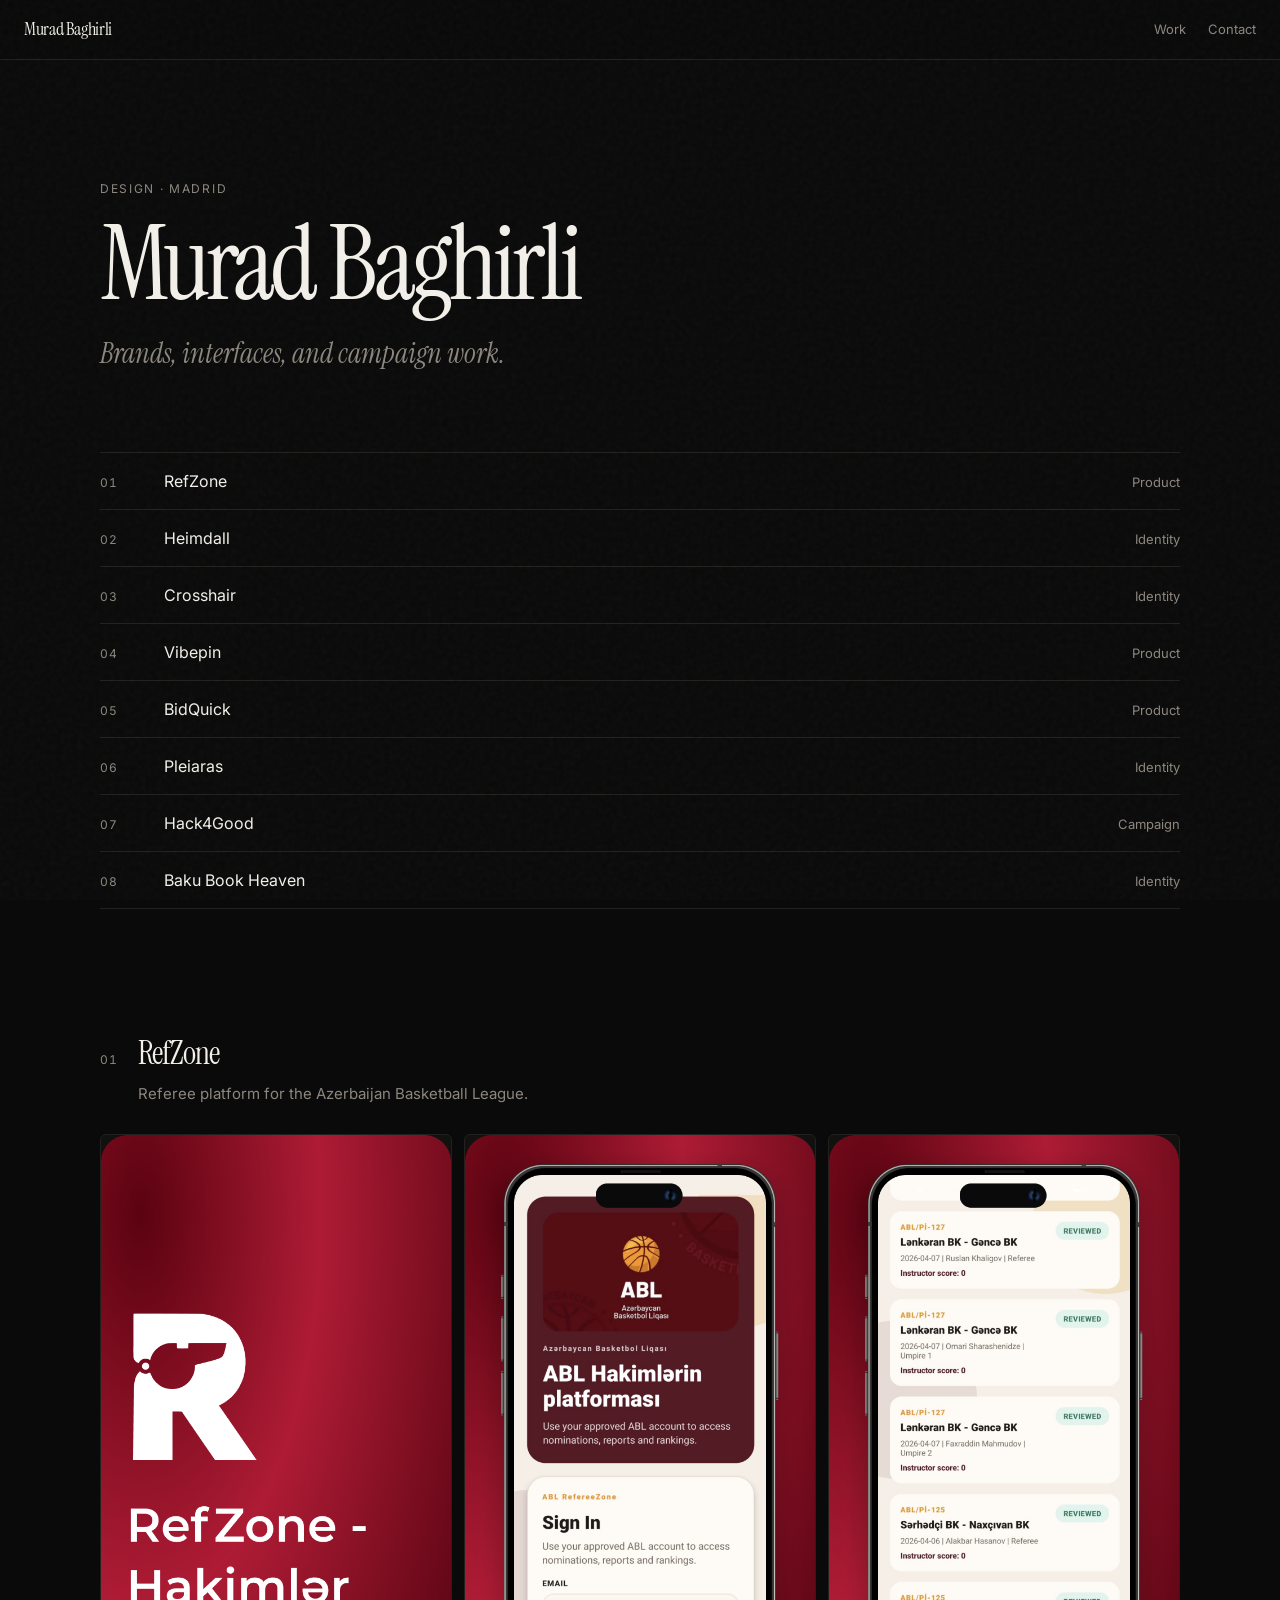
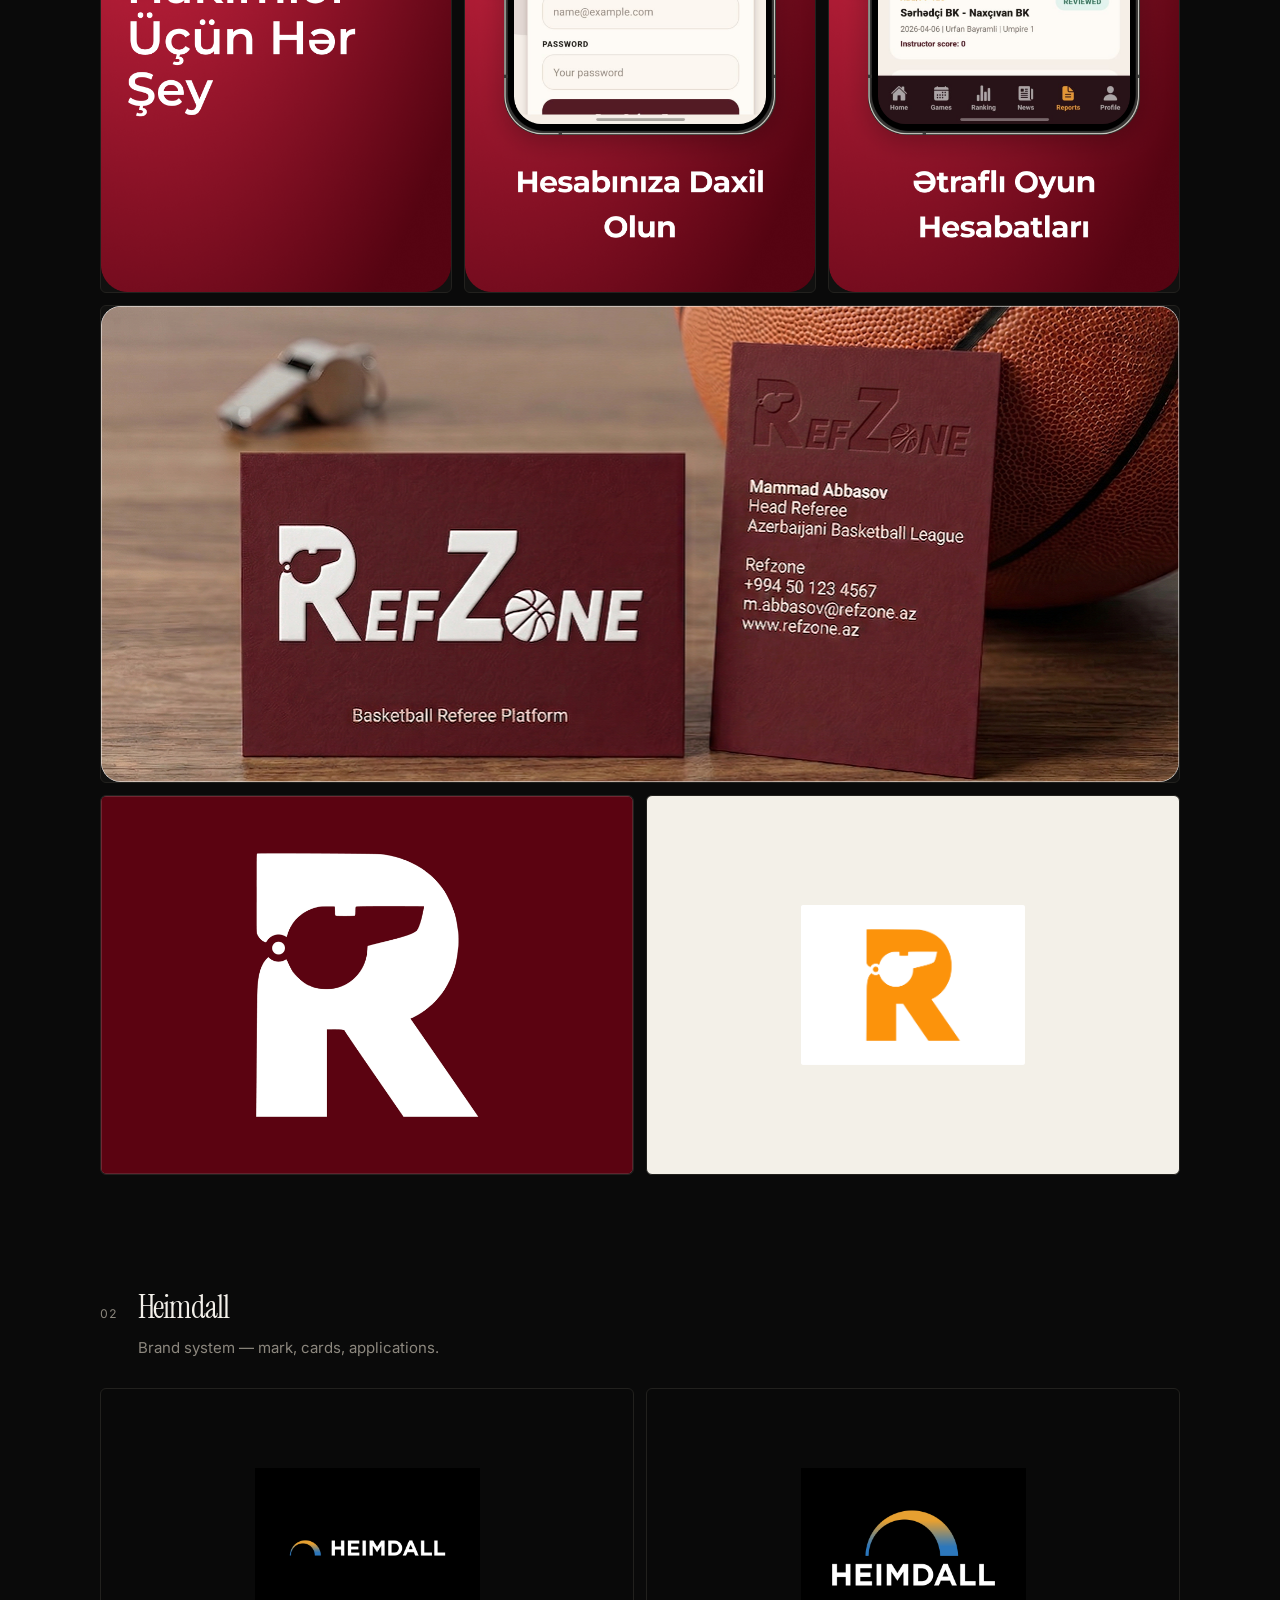
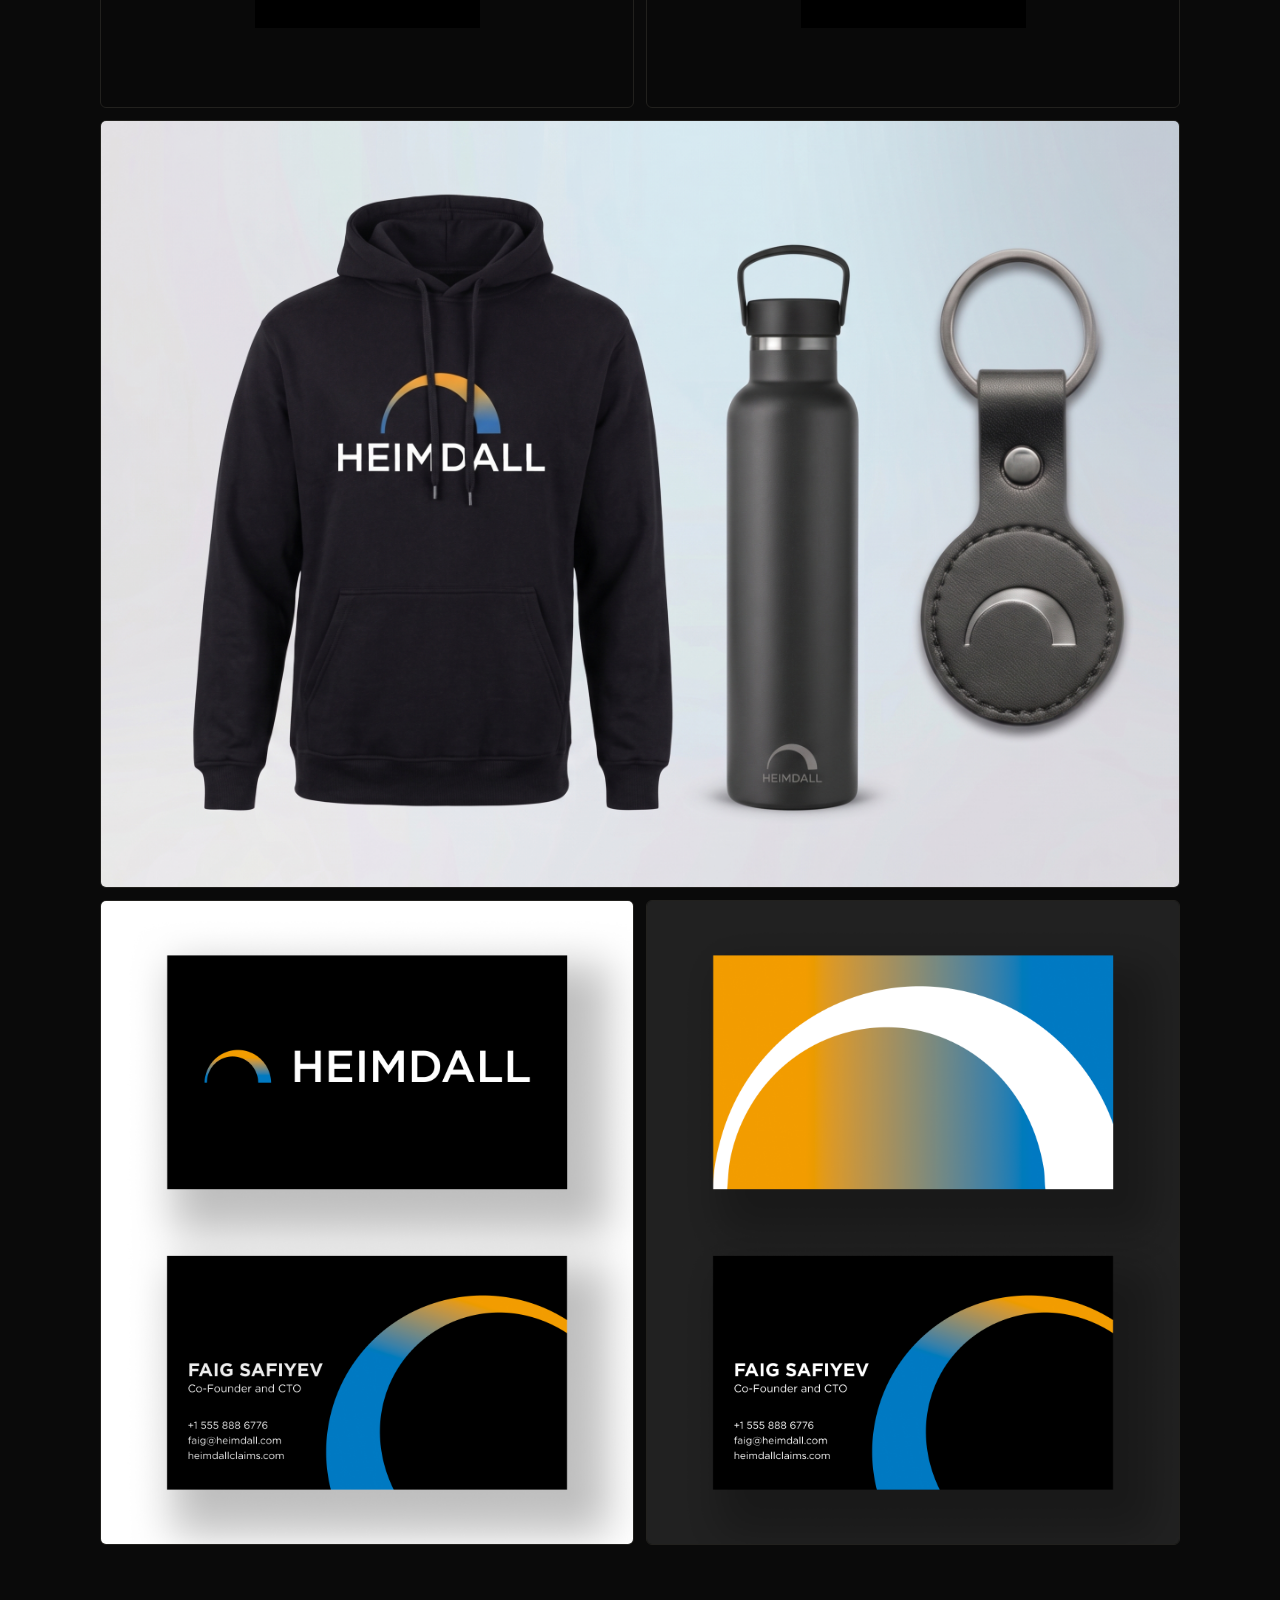
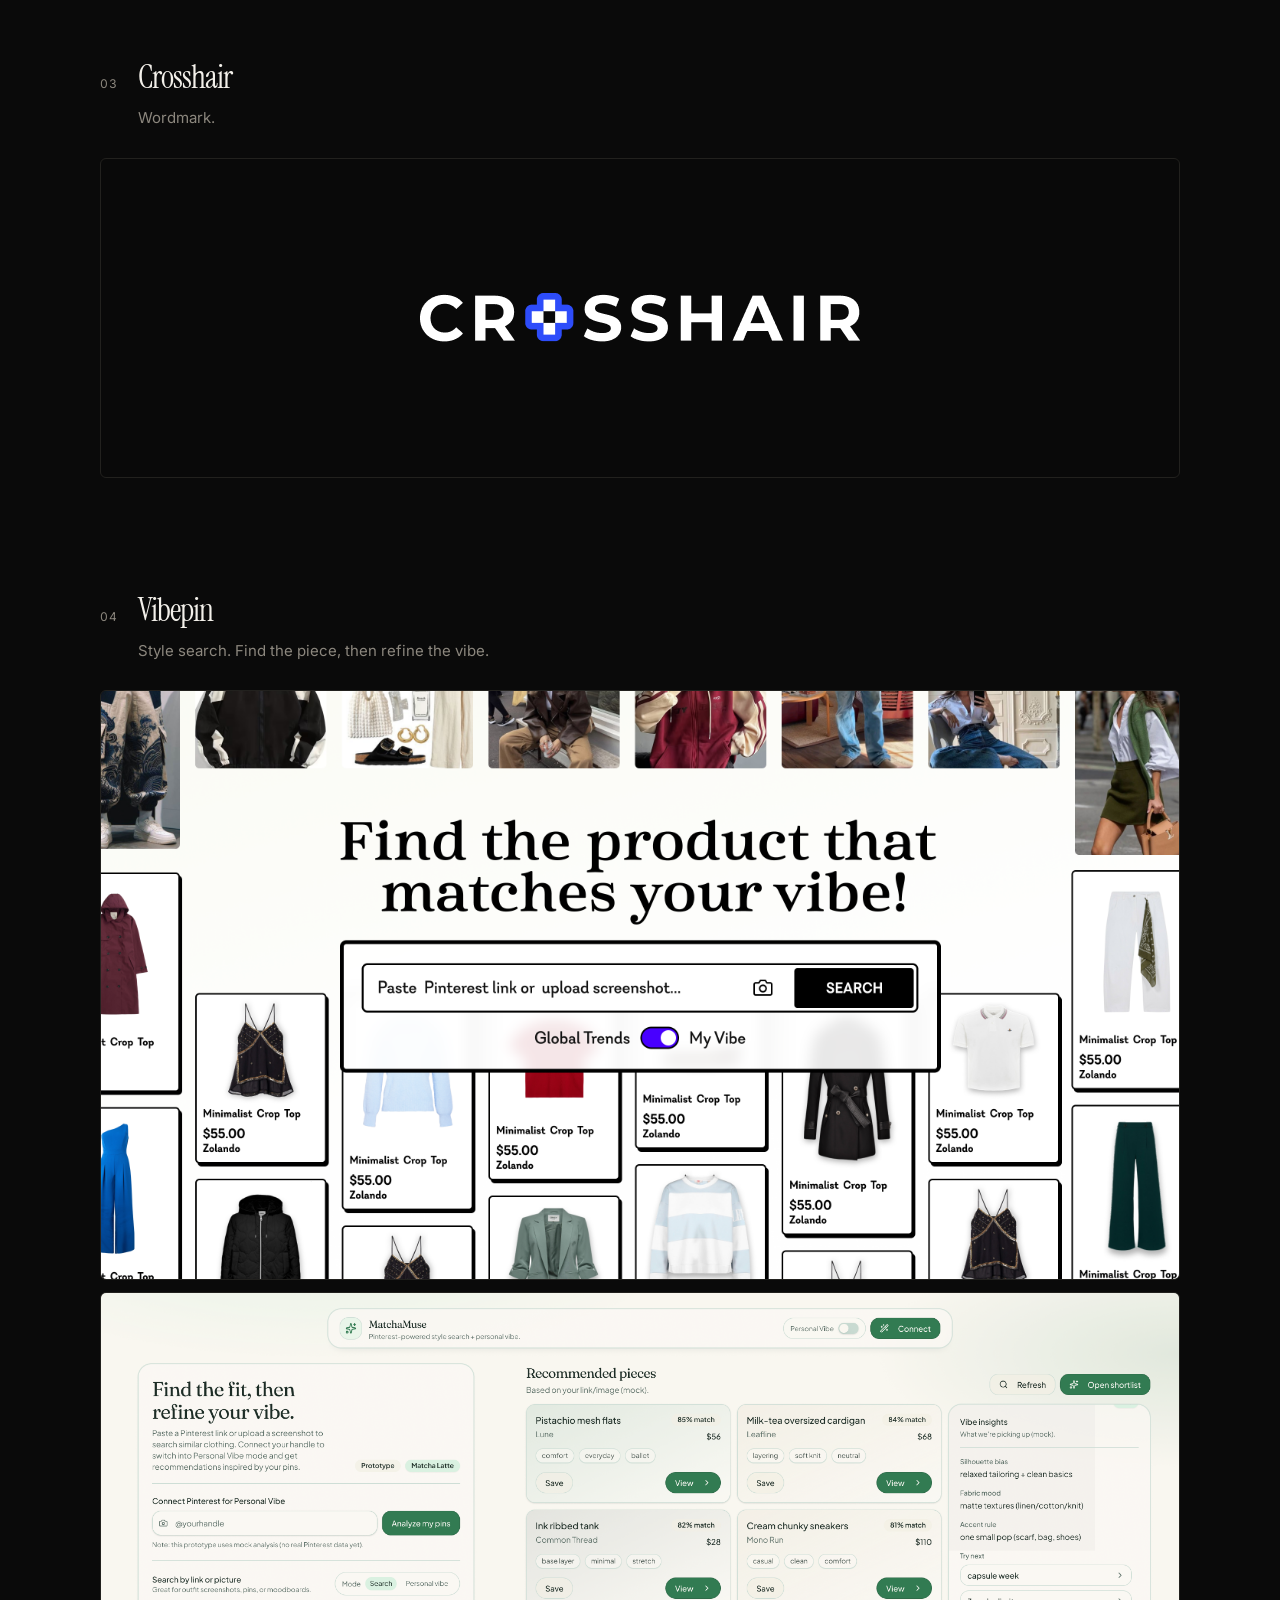
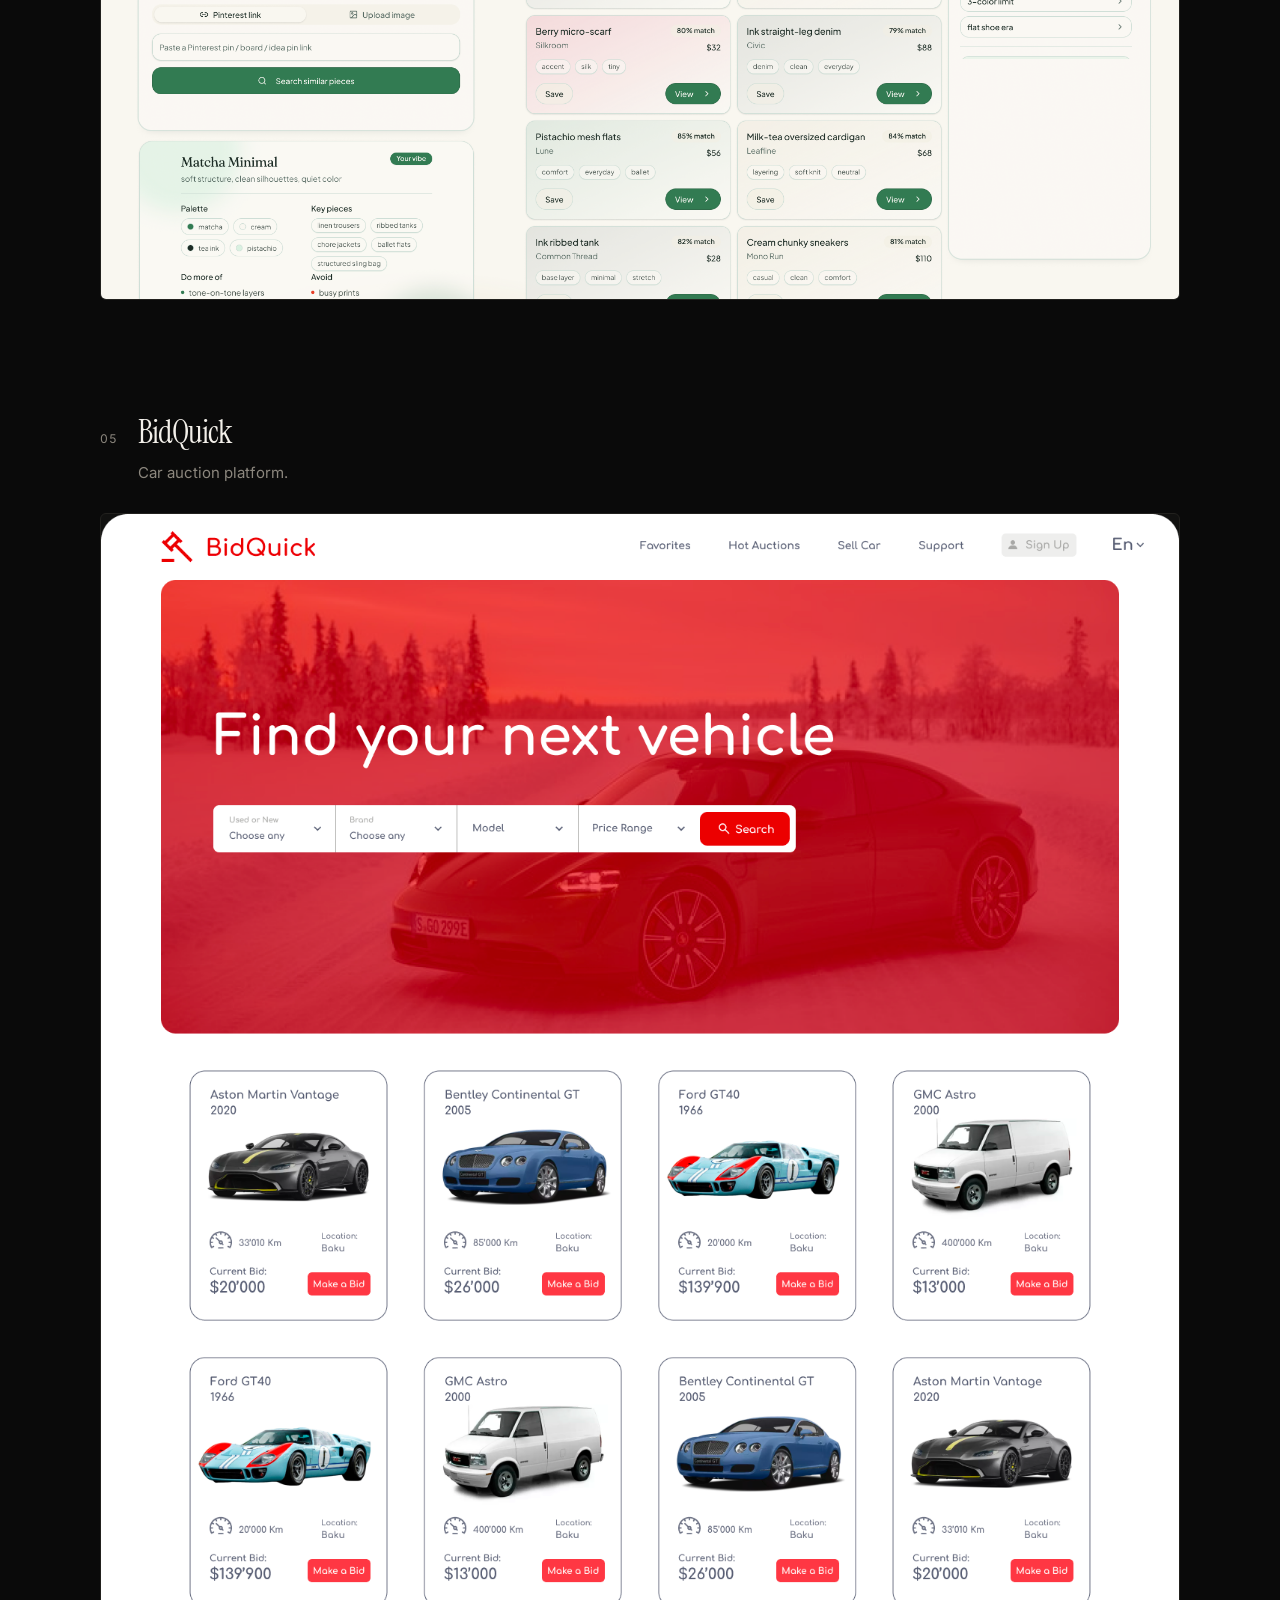
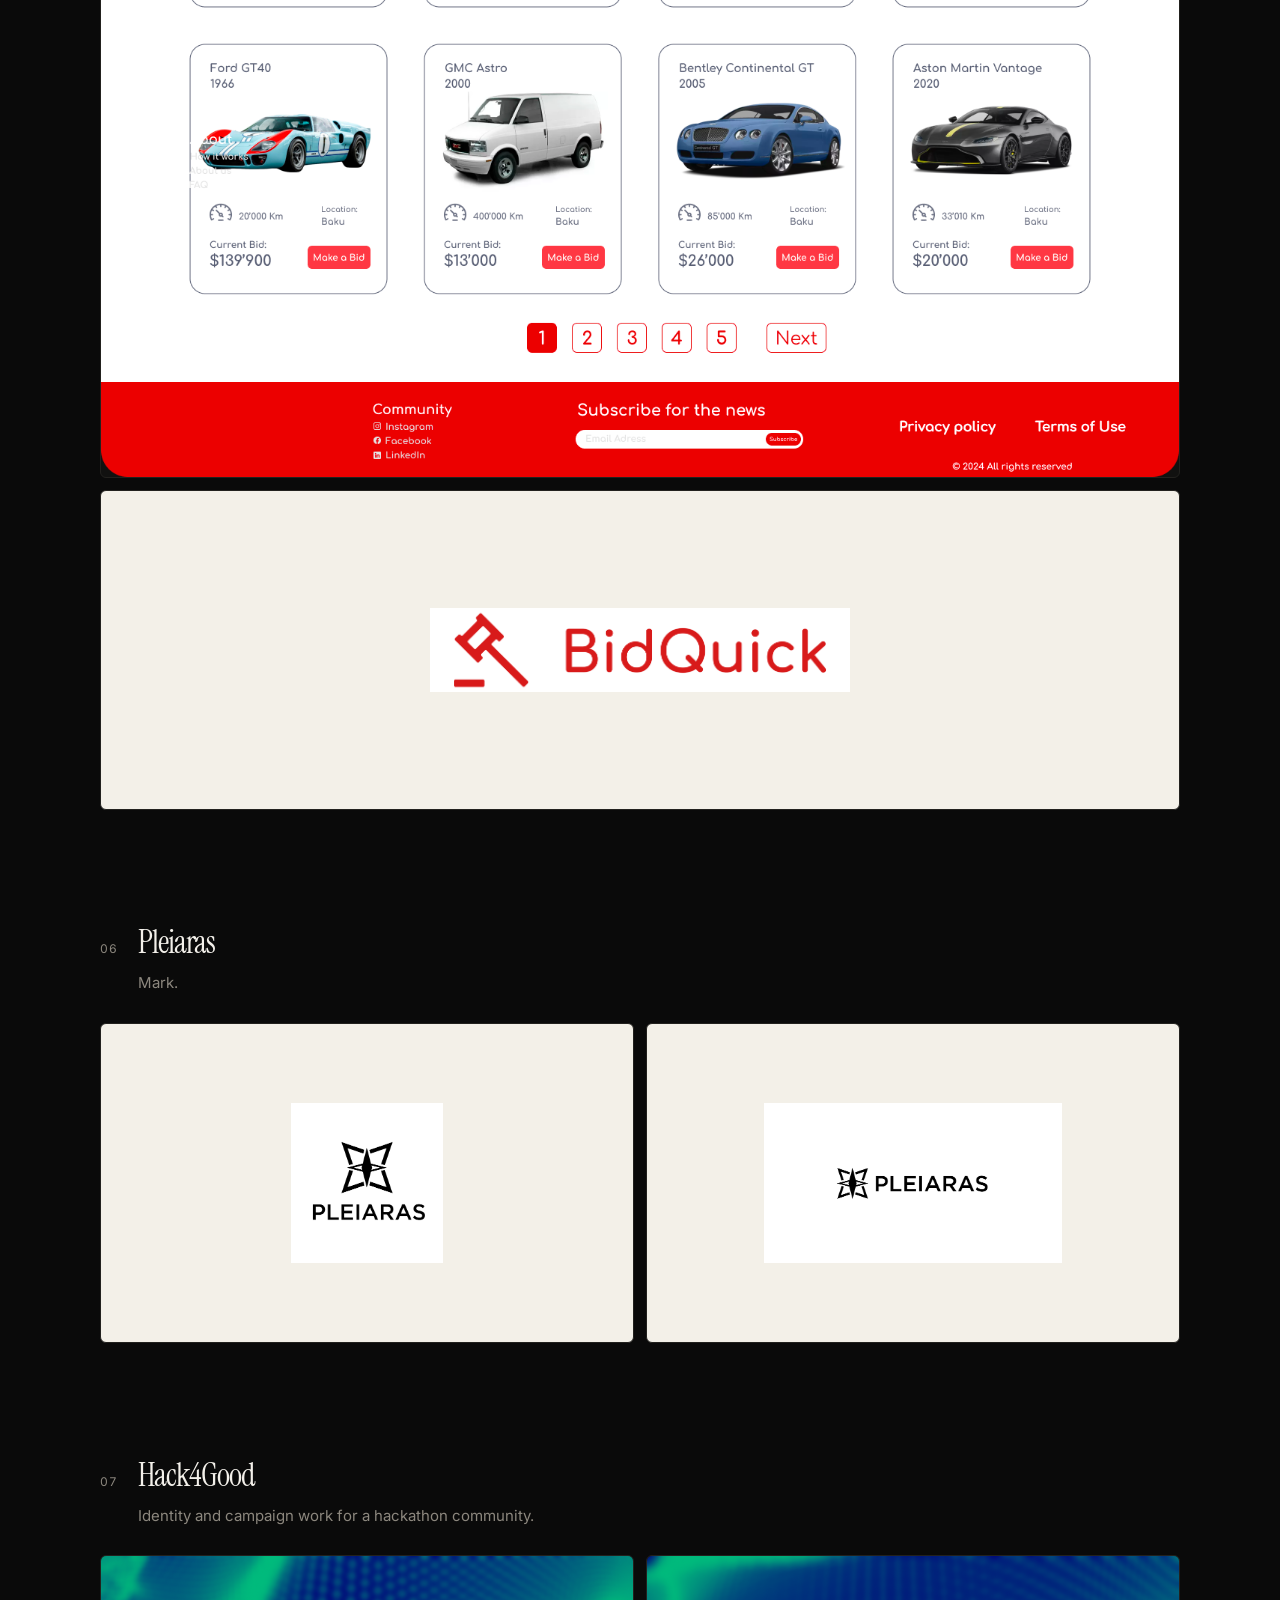
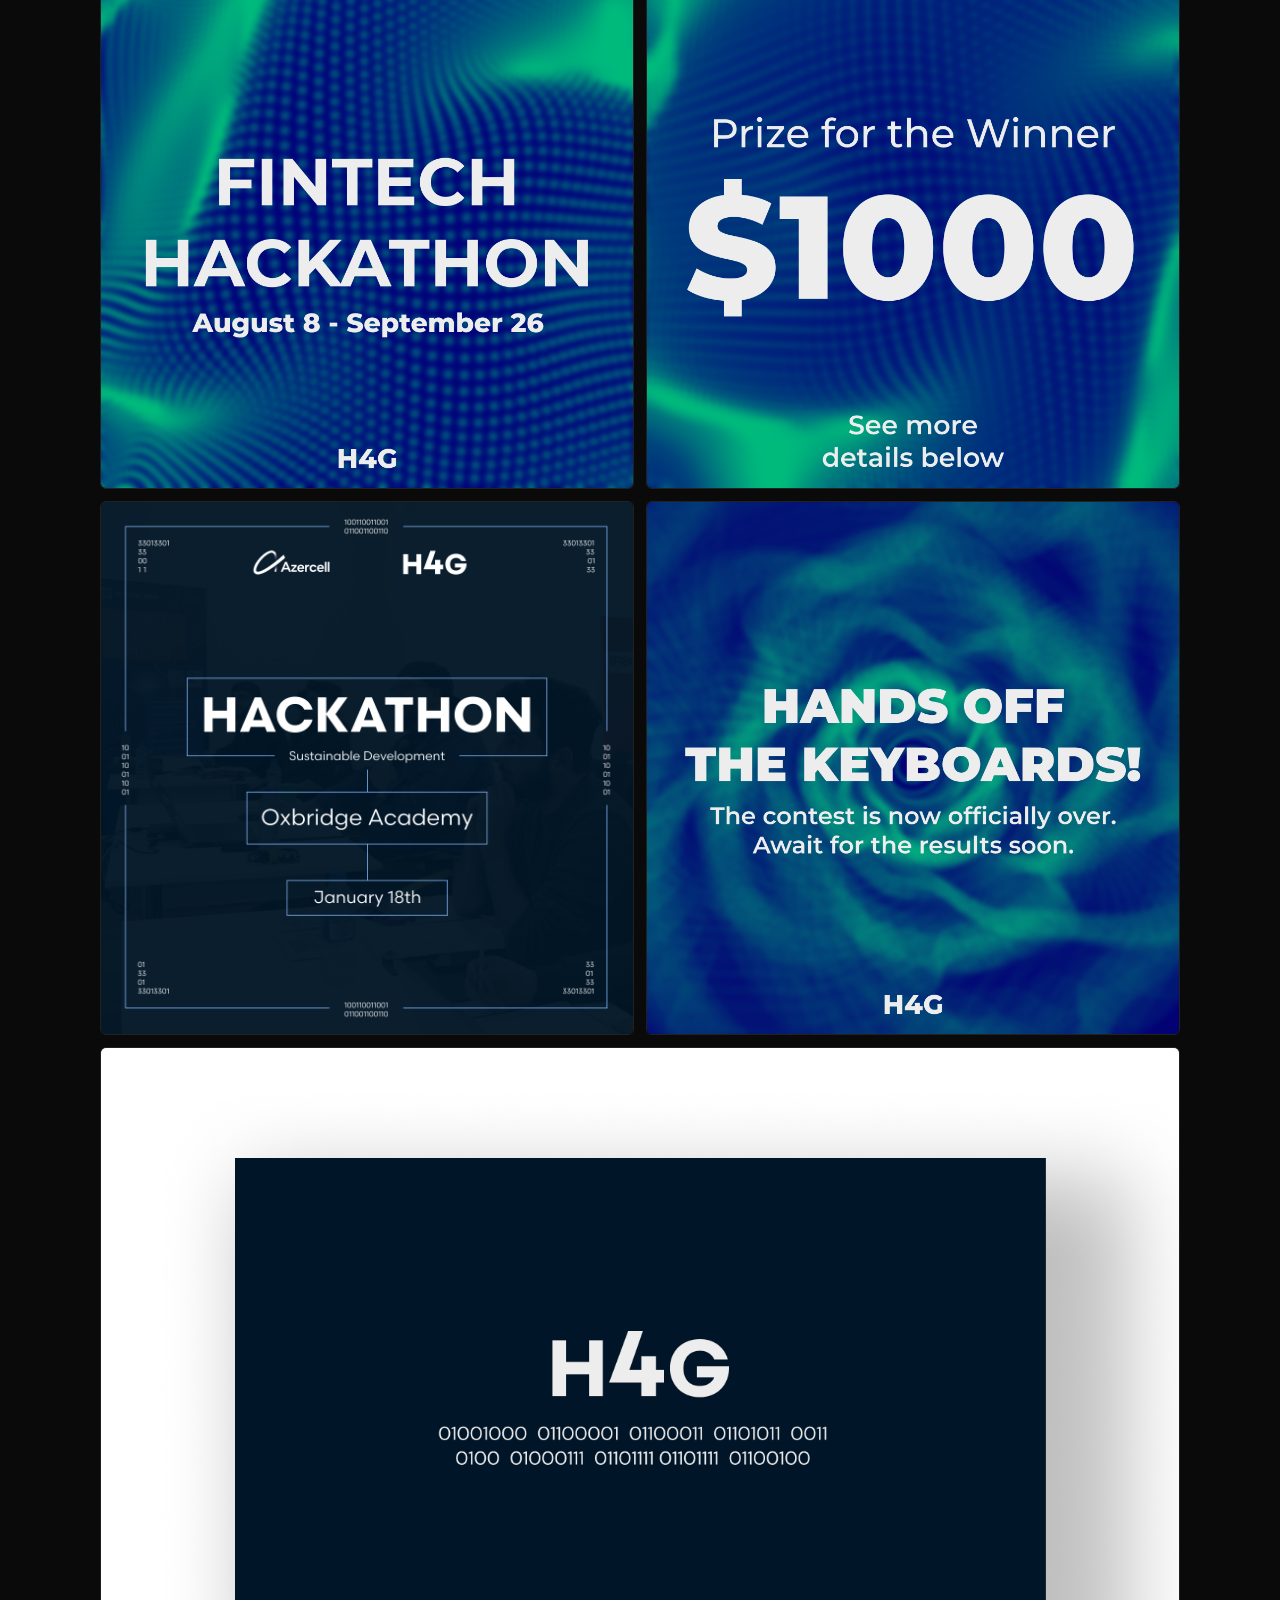
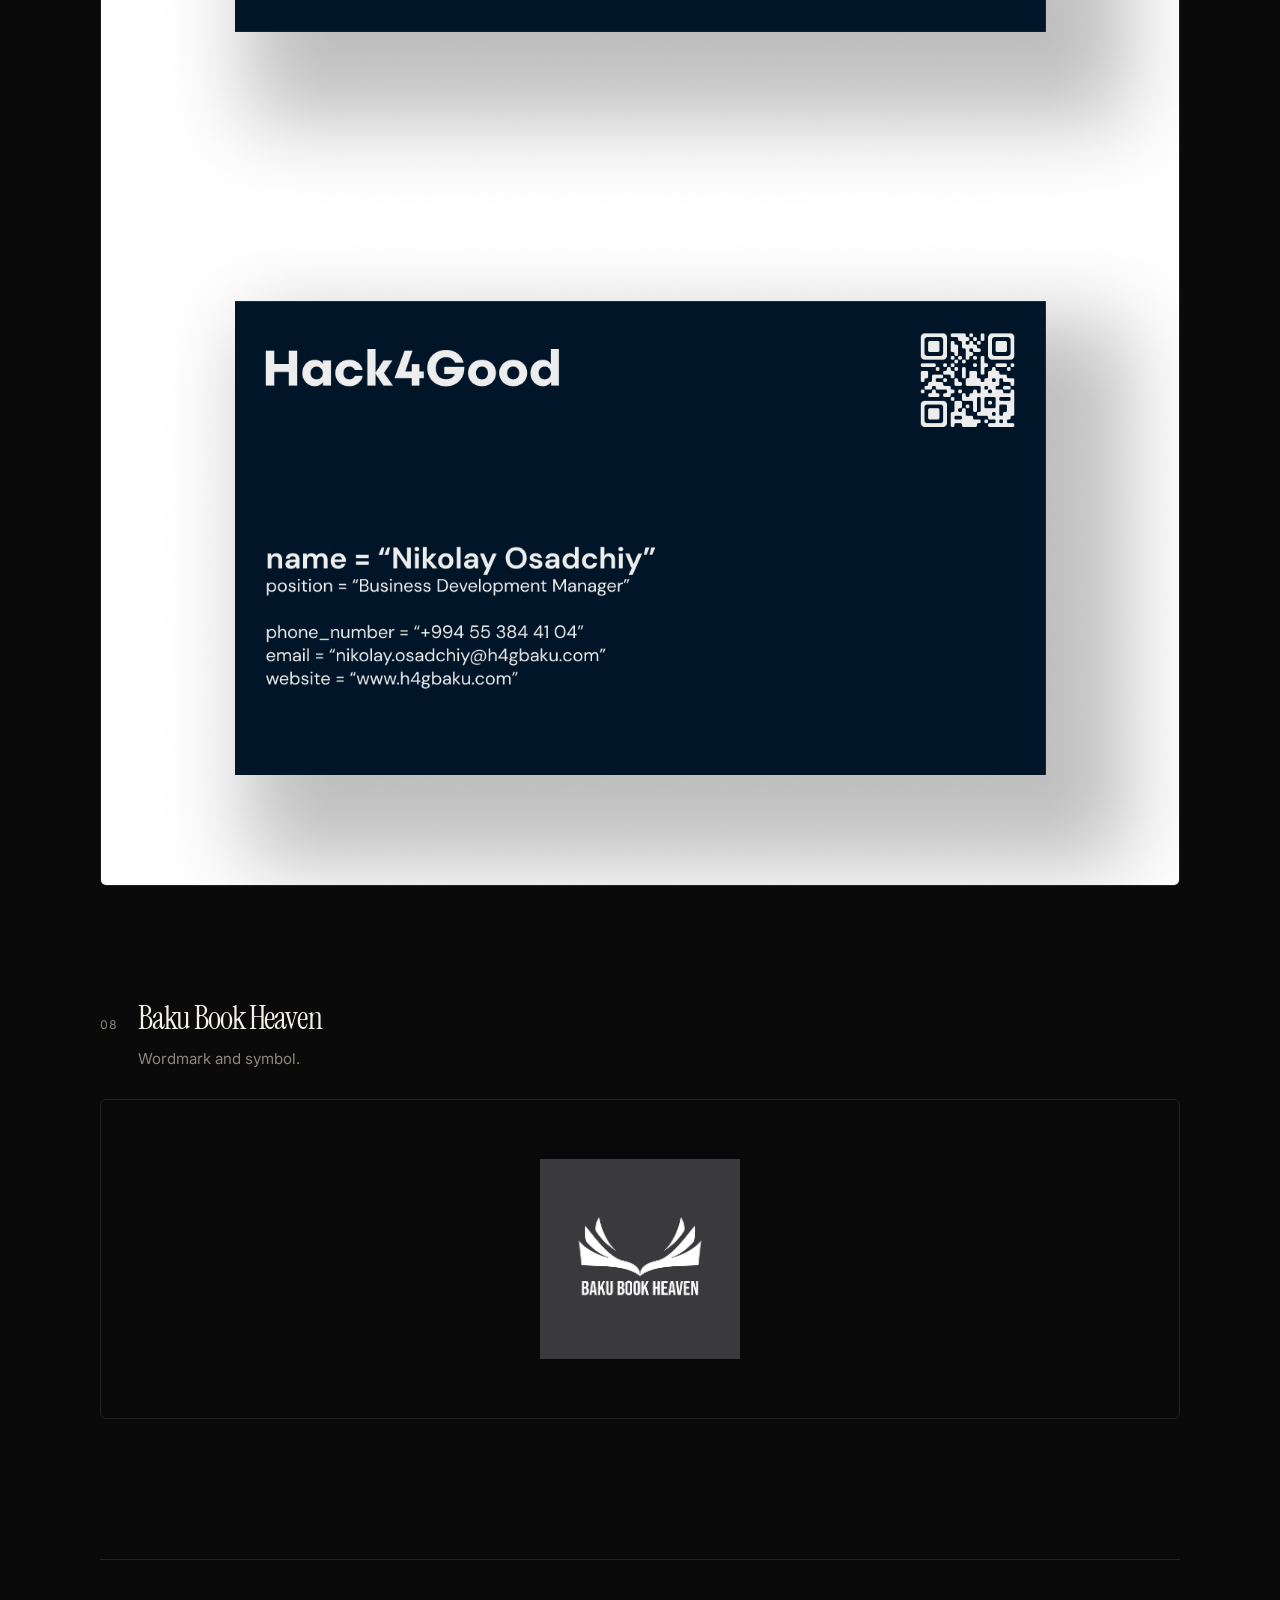
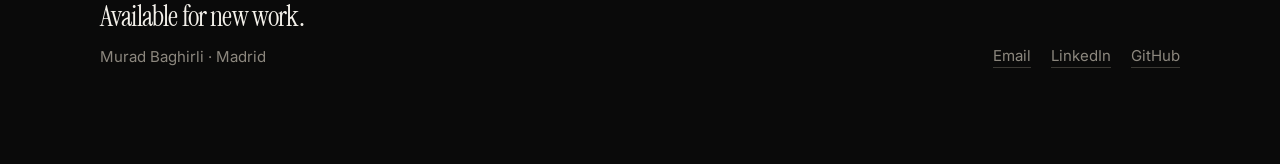
==== index.html @ 81e3437c "Add files via upload" ====
<!DOCTYPE html>
<html lang="en">
  <head>
    <meta charset="utf-8" />
    <meta name="viewport" content="width=device-width, initial-scale=1" />
    <title>Murad Baghirli — Madrid</title>
    <meta
      name="description"
      content="Selected design work by Murad Baghirli. Madrid."
    />
    <link rel="preconnect" href="https://fonts.googleapis.com" />
    <link rel="preconnect" href="https://fonts.gstatic.com" crossorigin />
    <link
      href="https://fonts.googleapis.com/css2?family=Instrument+Serif:ital@0;1&family=Inter:wght@400;500&display=swap"
      rel="stylesheet"
    />
    <link rel="icon" href="favicon.svg" type="image/svg+xml" />
    <link rel="stylesheet" href="styles.css" />
  </head>
  <body>
    <div class="grain" aria-hidden="true"></div>

    <header class="bar">
      <a class="bar-name" href="#">Murad Baghirli</a>
      <nav class="bar-nav">
        <a href="#work">Work</a>
        <a href="#contact">Contact</a>
      </nav>
    </header>

    <div class="page">
      <section class="hero">
        <p class="eyebrow">Design · Madrid</p>
        <h1>Murad Baghirli</h1>
        <p class="lede">Brands, interfaces, and campaign work.</p>
      </section>

      <ol class="index" id="work">
        <li>
          <a href="#refzone">
            <span class="n">01</span>
            <span class="t">RefZone</span>
            <span class="k">Product</span>
          </a>
        </li>
        <li>
          <a href="#heimdall">
            <span class="n">02</span>
            <span class="t">Heimdall</span>
            <span class="k">Identity</span>
          </a>
        </li>
        <li>
          <a href="#crosshair">
            <span class="n">03</span>
            <span class="t">Crosshair</span>
            <span class="k">Identity</span>
          </a>
        </li>
        <li>
          <a href="#vibepin">
            <span class="n">04</span>
            <span class="t">Vibepin</span>
            <span class="k">Product</span>
          </a>
        </li>
        <li>
          <a href="#bidquick">
            <span class="n">05</span>
            <span class="t">BidQuick</span>
            <span class="k">Product</span>
          </a>
        </li>
        <li>
          <a href="#pleiaras">
            <span class="n">06</span>
            <span class="t">Pleiaras</span>
            <span class="k">Identity</span>
          </a>
        </li>
        <li>
          <a href="#hack4good">
            <span class="n">07</span>
            <span class="t">Hack4Good</span>
            <span class="k">Campaign</span>
          </a>
        </li>
        <li>
          <a href="#book-heaven">
            <span class="n">08</span>
            <span class="t">Baku Book Heaven</span>
            <span class="k">Identity</span>
          </a>
        </li>
      </ol>

      <main>
        <article class="work" id="refzone">
          <div class="work-head">
            <p class="n">01</p>
            <div>
              <h2>RefZone</h2>
              <p>Referee platform for the Azerbaijan Basketball League.</p>
            </div>
          </div>
          <div class="grid-3">
            <figure class="shot">
              <img src="img/refzone-brand.png" alt="RefZone brand screen" />
            </figure>
            <figure class="shot">
              <img src="img/refzone-login.png" alt="RefZone sign-in screen" />
            </figure>
            <figure class="shot">
              <img src="img/refzone-reports.png" alt="RefZone game reports" />
            </figure>
          </div>
          <figure class="shot">
            <img src="img/refzone-patch-2.png" alt="RefZone sleeve application" />
          </figure>
          <div class="grid-2">
            <figure class="shot">
              <img src="img/refzone-mark.png" alt="RefZone mark on maroon" />
            </figure>
            <figure class="shot panel light mark">
              <img src="img/refzone-r-orange.png" alt="RefZone orange mark" />
            </figure>
          </div>
        </article>

        <article class="work" id="heimdall">
          <div class="work-head">
            <p class="n">02</p>
            <div>
              <h2>Heimdall</h2>
              <p>Brand system — mark, cards, applications.</p>
            </div>
          </div>
          <div class="grid-2">
            <figure class="shot panel dark mark">
              <img src="img/heimdall-logo.png" alt="Heimdall wordmark" />
            </figure>
            <figure class="shot panel dark mark">
              <img src="img/heimdall-logo-alt.png" alt="Heimdall stacked mark" />
            </figure>
          </div>
          <figure class="shot">
            <img src="img/heimdall-merch.png" alt="Heimdall hoodie, bottle, and keychain" />
          </figure>
          <div class="grid-2">
            <figure class="shot">
              <img src="img/heimdall-card.png" alt="Heimdall business cards" />
            </figure>
            <figure class="shot">
              <img src="img/heimdall-card-alt.png" alt="Heimdall card colorway" />
            </figure>
          </div>
        </article>

        <article class="work" id="crosshair">
          <div class="work-head">
            <p class="n">03</p>
            <div>
              <h2>Crosshair</h2>
              <p>Wordmark.</p>
            </div>
          </div>
          <figure class="shot panel dark mark wide">
            <img src="img/crosshair.png" alt="Crosshair logo" />
          </figure>
        </article>

        <article class="work" id="vibepin">
          <div class="work-head">
            <p class="n">04</p>
            <div>
              <h2>Vibepin</h2>
              <p>Style search. Find the piece, then refine the vibe.</p>
            </div>
          </div>
          <figure class="shot">
            <img src="img/vibepin-search.png" alt="Vibepin search and product grid" />
          </figure>
          <figure class="shot">
            <img src="img/vibepin.png" alt="Vibepin product interface" />
          </figure>
        </article>

        <article class="work" id="bidquick">
          <div class="work-head">
            <p class="n">05</p>
            <div>
              <h2>BidQuick</h2>
              <p>Car auction platform.</p>
            </div>
          </div>
          <figure class="shot">
            <img src="img/bidquick-main.png" alt="BidQuick auction homepage" />
          </figure>
          <figure class="shot panel light mark">
            <img src="img/bidquick-logo.png" alt="BidQuick logo" />
          </figure>
        </article>

        <article class="work" id="pleiaras">
          <div class="work-head">
            <p class="n">06</p>
            <div>
              <h2>Pleiaras</h2>
              <p>Mark.</p>
            </div>
          </div>
          <div class="grid-2">
            <figure class="shot panel light mark">
              <img src="img/pleiaras-stack.png" alt="Pleiaras stacked logo" />
            </figure>
            <figure class="shot panel light mark">
              <img src="img/pleiaras-lockup.png" alt="Pleiaras horizontal lockup" />
            </figure>
          </div>
        </article>

        <article class="work" id="hack4good">
          <div class="work-head">
            <p class="n">07</p>
            <div>
              <h2>Hack4Good</h2>
              <p>Identity and campaign work for a hackathon community.</p>
            </div>
          </div>
          <div class="grid-2">
            <figure class="shot">
              <img src="img/h4g-fintech.png" alt="Hack4Good Fintech Hackathon poster" />
            </figure>
            <figure class="shot">
              <img src="img/h4g-fintech-2.png" alt="Hack4Good prize announcement" />
            </figure>
            <figure class="shot">
              <img src="img/h4g-hackathon.png" alt="Hack4Good sustainable development hackathon" />
            </figure>
            <figure class="shot">
              <img src="img/h4g-contest.png" alt="Hack4Good contest close poster" />
            </figure>
          </div>
          <figure class="shot">
            <img src="img/h4g-card.png" alt="Hack4Good business cards" />
          </figure>
        </article>

        <article class="work" id="book-heaven">
          <div class="work-head">
            <p class="n">08</p>
            <div>
              <h2>Baku Book Heaven</h2>
              <p>Wordmark and symbol.</p>
            </div>
          </div>
          <figure class="shot panel dark mark wide">
            <img src="img/book-heaven.png" alt="Baku Book Heaven logo" />
          </figure>
        </article>
      </main>

      <footer class="foot" id="contact">
        <div>
          <p class="foot-title">Available for new work.</p>
          <p>Murad Baghirli · Madrid</p>
        </div>
        <p class="links">
          <a href="mailto:muradbagirli2007@gmail.com">Email</a>
          <a href="https://www.linkedin.com/in/murad-baghirli-35454a1b4" target="_blank" rel="noreferrer">LinkedIn</a>
          <a href="https://github.com/groz387" target="_blank" rel="noreferrer">GitHub</a>
        </p>
      </footer>
    </div>

    <div class="lite" hidden>
      <img alt="" />
      <p>Click anywhere to close</p>
    </div>

    <script>
      const lite = document.querySelector(".lite");
      const liteImg = lite.querySelector("img");

      document.querySelectorAll(".shot img").forEach((img) => {
        img.addEventListener("click", () => {
          liteImg.src = img.currentSrc || img.src;
          liteImg.alt = img.alt;
          lite.hidden = false;
          document.body.style.overflow = "hidden";
        });
      });

      const closeLite = () => {
        lite.hidden = true;
        liteImg.src = "";
        document.body.style.overflow = "";
      };

      lite.addEventListener("click", closeLite);
      document.addEventListener("keydown", (e) => {
        if (e.key === "Escape" && !lite.hidden) closeLite();
      });
    </script>
  </body>
</html>
---- styles.css ----
:root {
  --bg: #0a0a0a;
  --fg: #f3f0ea;
  --muted: #8c877e;
  --line: #22211e;
  --panel: #111110;
  --paper: #f3f0e8;
}

* {
  box-sizing: border-box;
  margin: 0;
  padding: 0;
}

html {
  background: var(--bg);
  scroll-behavior: smooth;
}

body {
  background: var(--bg);
  color: var(--fg);
  font-family: Inter, system-ui, sans-serif;
  font-size: 15px;
  line-height: 1.5;
  -webkit-font-smoothing: antialiased;
  color-scheme: dark;
}

img {
  max-width: 100%;
  height: auto;
  display: block;
}

a {
  color: inherit;
  text-decoration: none;
}

::selection {
  background: var(--fg);
  color: var(--bg);
}

.grain {
  pointer-events: none;
  position: fixed;
  inset: 0;
  z-index: 40;
  opacity: 0.035;
  background-image: url("data:image/svg+xml,%3Csvg viewBox='0 0 200 200' xmlns='http://www.w3.org/2000/svg'%3E%3Cfilter id='n'%3E%3CfeTurbulence type='fractalNoise' baseFrequency='0.85' numOctaves='4' stitchTiles='stitch'/%3E%3C/filter%3E%3Crect width='100%25' height='100%25' filter='url(%23n)'/%3E%3C/svg%3E");
}

.bar {
  position: sticky;
  top: 0;
  z-index: 20;
  display: flex;
  justify-content: space-between;
  align-items: center;
  padding: 16px 24px;
  background: rgba(10, 10, 10, 0.72);
  backdrop-filter: blur(18px);
  -webkit-backdrop-filter: blur(18px);
  border-bottom: 1px solid var(--line);
}

.bar-name {
  font-family: "Instrument Serif", Georgia, serif;
  font-size: 18px;
  letter-spacing: -0.02em;
}

.bar-nav {
  display: flex;
  gap: 22px;
  color: var(--muted);
  font-size: 13px;
}

.bar-nav a:hover {
  color: var(--fg);
}

.page {
  width: min(1080px, calc(100% - 48px));
  margin: 0 auto;
  padding: 72px 0 96px;
}

.hero {
  padding: 48px 0 80px;
}

.eyebrow {
  color: var(--muted);
  font-size: 12px;
  letter-spacing: 0.14em;
  text-transform: uppercase;
  margin-bottom: 18px;
}

h1 {
  font-family: "Instrument Serif", Georgia, serif;
  font-size: clamp(52px, 10vw, 104px);
  font-weight: 400;
  letter-spacing: -0.04em;
  line-height: 0.92;
}

.lede {
  margin-top: 24px;
  max-width: 18em;
  color: var(--muted);
  font-family: "Instrument Serif", Georgia, serif;
  font-style: italic;
  font-size: clamp(20px, 3vw, 28px);
  line-height: 1.3;
}

.index {
  list-style: none;
  border-top: 1px solid var(--line);
  margin-bottom: 32px;
}

.index a {
  display: grid;
  grid-template-columns: 3rem 1fr auto;
  align-items: baseline;
  gap: 16px;
  padding: 16px 0;
  border-bottom: 1px solid var(--line);
  color: var(--fg);
}

.index .n,
.work-head .n {
  color: var(--muted);
  font-size: 12px;
  letter-spacing: 0.08em;
  font-variant-numeric: tabular-nums;
}

.index .t {
  font-size: 16px;
}

.index .k {
  color: var(--muted);
  font-size: 13px;
}

.index a:hover .t {
  color: #fff;
}

.work {
  padding: 88px 0 8px;
  scroll-margin-top: 72px;
}

.work-head {
  display: flex;
  gap: 20px;
  align-items: baseline;
  margin-bottom: 28px;
}

.work-head h2 {
  font-family: "Instrument Serif", Georgia, serif;
  font-size: 32px;
  font-weight: 400;
  letter-spacing: -0.03em;
}

.work-head p:not(.n) {
  margin-top: 6px;
  color: var(--muted);
}

.shot {
  margin-bottom: 12px;
  overflow: hidden;
  background: var(--panel);
  border: 1px solid var(--line);
  border-radius: 6px;
  cursor: zoom-in;
}

.shot img {
  width: 100%;
  transition: transform 0.55s ease, opacity 0.35s ease;
}

.shot:hover img {
  transform: scale(1.015);
  opacity: 0.96;
}

.shot.panel {
  display: flex;
  align-items: center;
  justify-content: center;
  min-height: 320px;
  padding: 56px;
}

.shot.mark img {
  width: auto;
  max-width: min(420px, 80%);
  max-height: 160px;
}

.shot.wide.mark img {
  max-width: min(560px, 88%);
  max-height: 200px;
}

.shot.light {
  background: var(--paper);
}

.shot.dark {
  background: #090909;
}

.grid-2,
.grid-3 {
  display: grid;
  gap: 12px;
  margin-bottom: 12px;
}

.grid-2 {
  grid-template-columns: 1fr 1fr;
}

.grid-3 {
  grid-template-columns: 1fr 1fr 1fr;
}

.grid-2 .shot,
.grid-3 .shot {
  margin-bottom: 0;
  height: 100%;
}

.grid-2 .shot img,
.grid-3 .shot img {
  width: 100%;
  height: auto;
  object-fit: contain;
}

.foot {
  display: flex;
  justify-content: space-between;
  align-items: flex-end;
  gap: 32px;
  margin-top: 120px;
  padding-top: 36px;
  border-top: 1px solid var(--line);
  color: var(--muted);
  scroll-margin-top: 72px;
}

.foot-title {
  color: var(--fg);
  font-family: "Instrument Serif", Georgia, serif;
  font-size: 28px;
  letter-spacing: -0.03em;
  margin-bottom: 8px;
}

.links {
  display: flex;
  gap: 20px;
}

.links a {
  border-bottom: 1px solid #3a3833;
}

.links a:hover {
  color: var(--fg);
  border-bottom-color: var(--fg);
}

.lite {
  position: fixed;
  inset: 0;
  z-index: 50;
  display: grid;
  place-items: center;
  padding: 32px;
  background: rgba(6, 6, 6, 0.94);
  cursor: zoom-out;
}

.lite[hidden] {
  display: none;
}

.lite img {
  max-width: min(1280px, 92vw);
  max-height: 86vh;
  width: auto;
  height: auto;
  object-fit: contain;
  border-radius: 4px;
}

.lite p {
  position: absolute;
  bottom: 18px;
  color: var(--muted);
  font-size: 12px;
  letter-spacing: 0.06em;
}

@media (max-width: 760px) {
  .bar {
    padding: 14px 16px;
  }

  .page {
    width: calc(100% - 32px);
    padding-top: 36px;
  }

  .hero {
    padding: 24px 0 48px;
  }

  .index a,
  .foot {
    grid-template-columns: 2.2rem 1fr;
  }

  .index .k {
    display: none;
  }

  .work {
    padding-top: 64px;
  }

  .work-head {
    flex-direction: column;
    gap: 8px;
  }

  .foot {
    flex-direction: column;
    align-items: flex-start;
  }

  .grid-2,
  .grid-3 {
    grid-template-columns: 1fr;
  }
}

@media (prefers-reduced-motion: reduce) {
  html {
    scroll-behavior: auto;
  }

  .shot img {
    transition: none;
  }

  .shot:hover img {
    transform: none;
  }
}
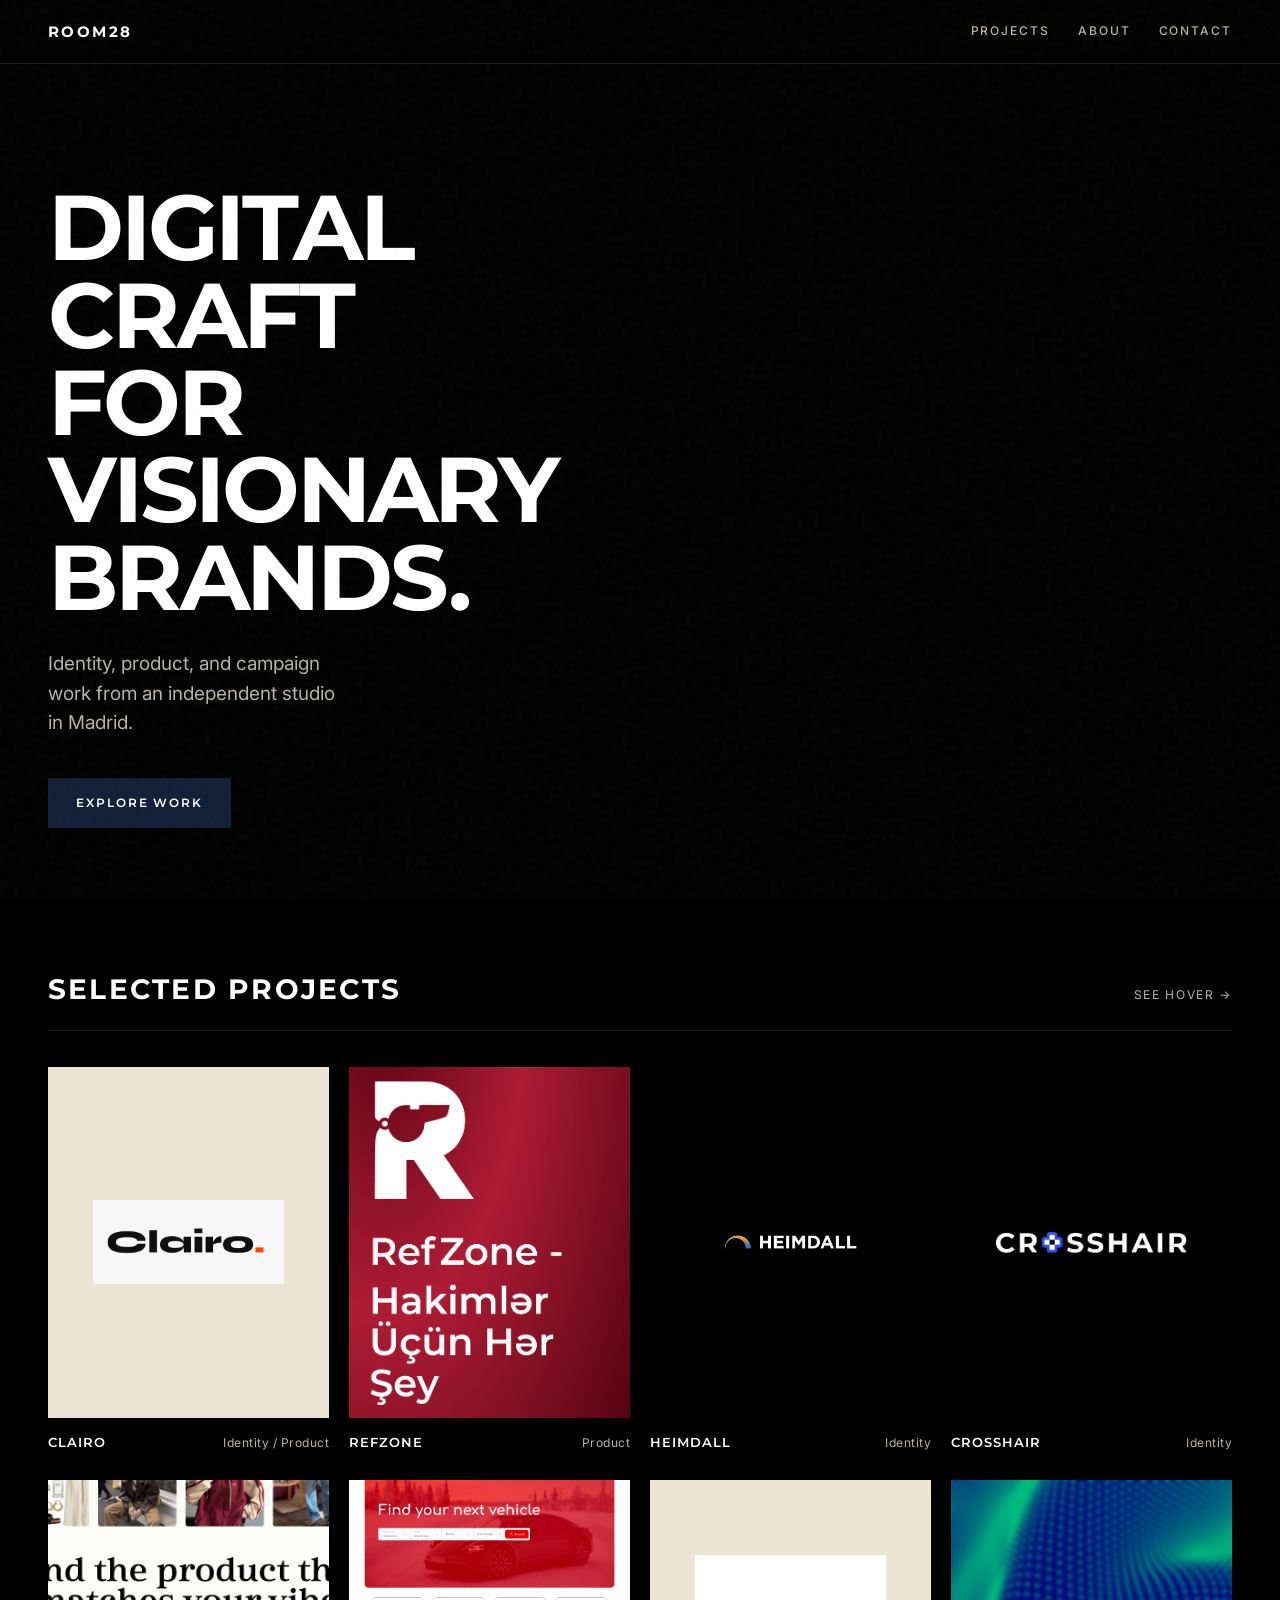
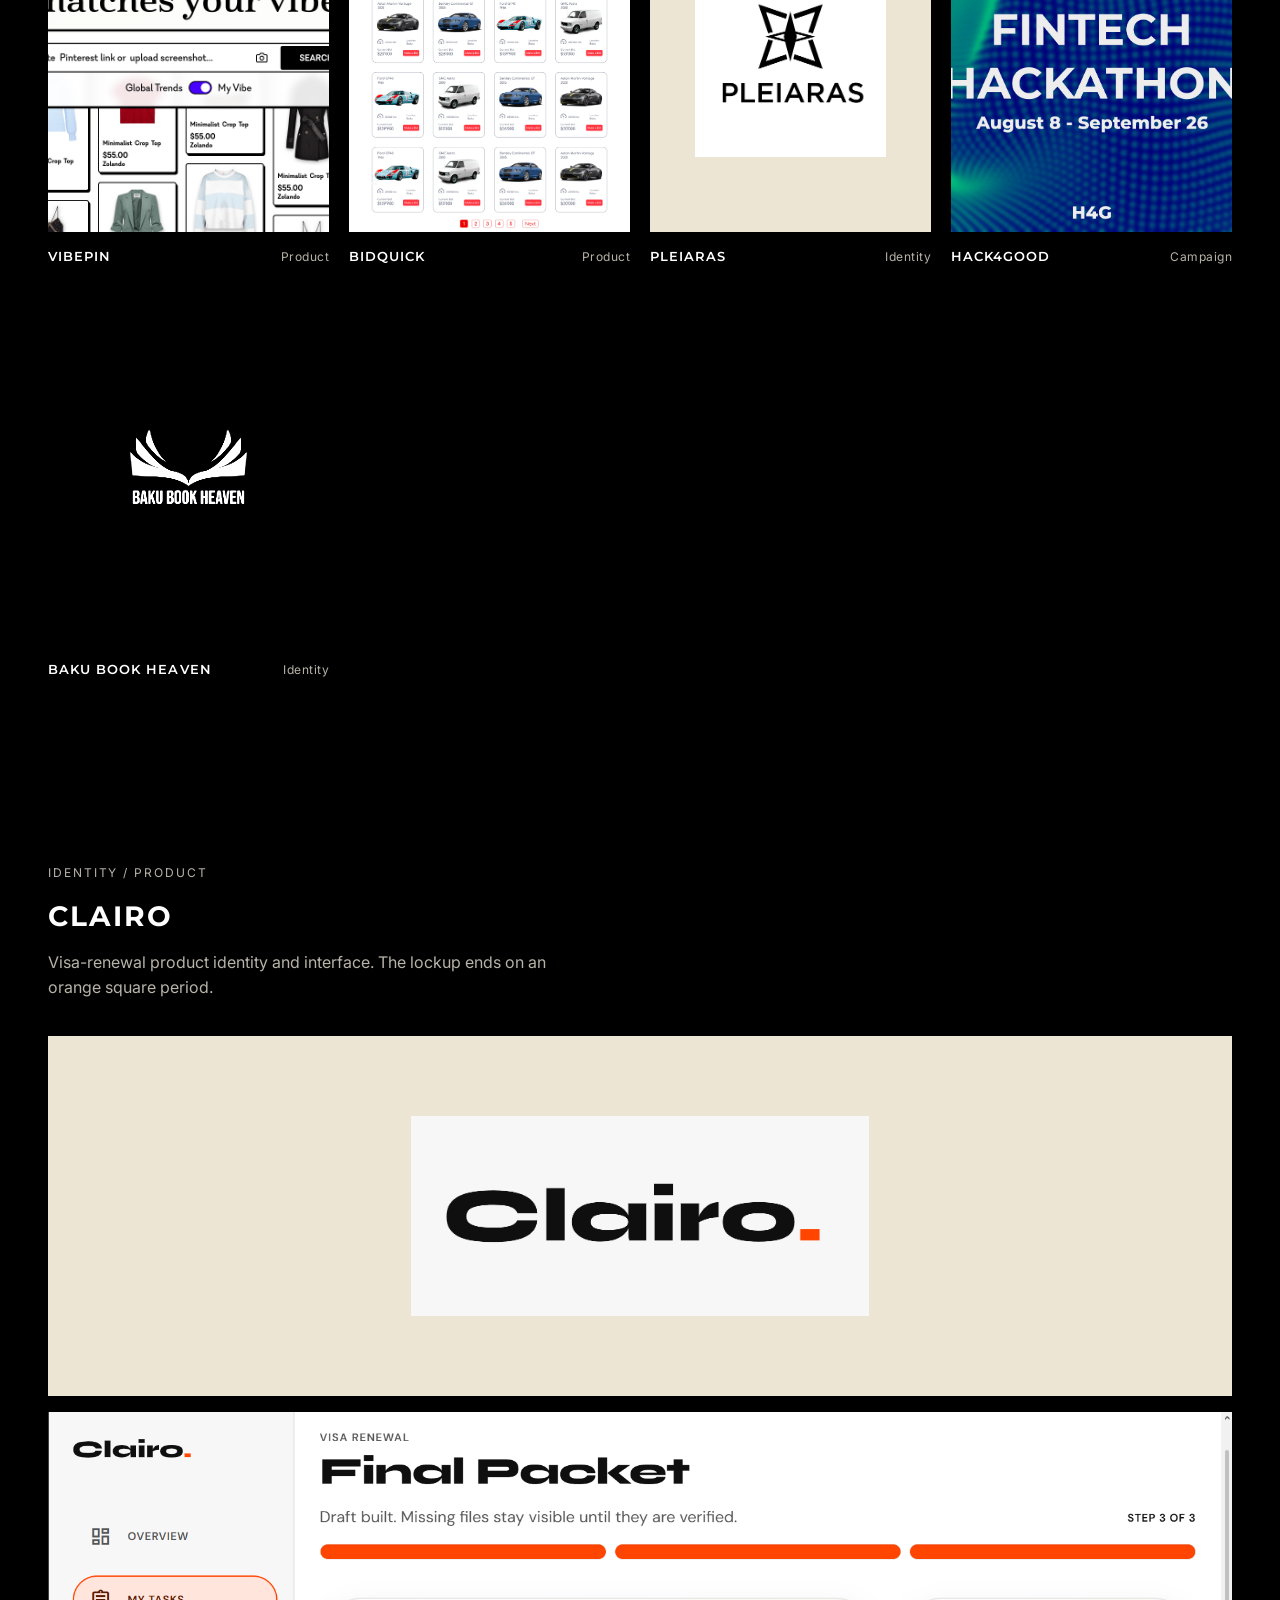
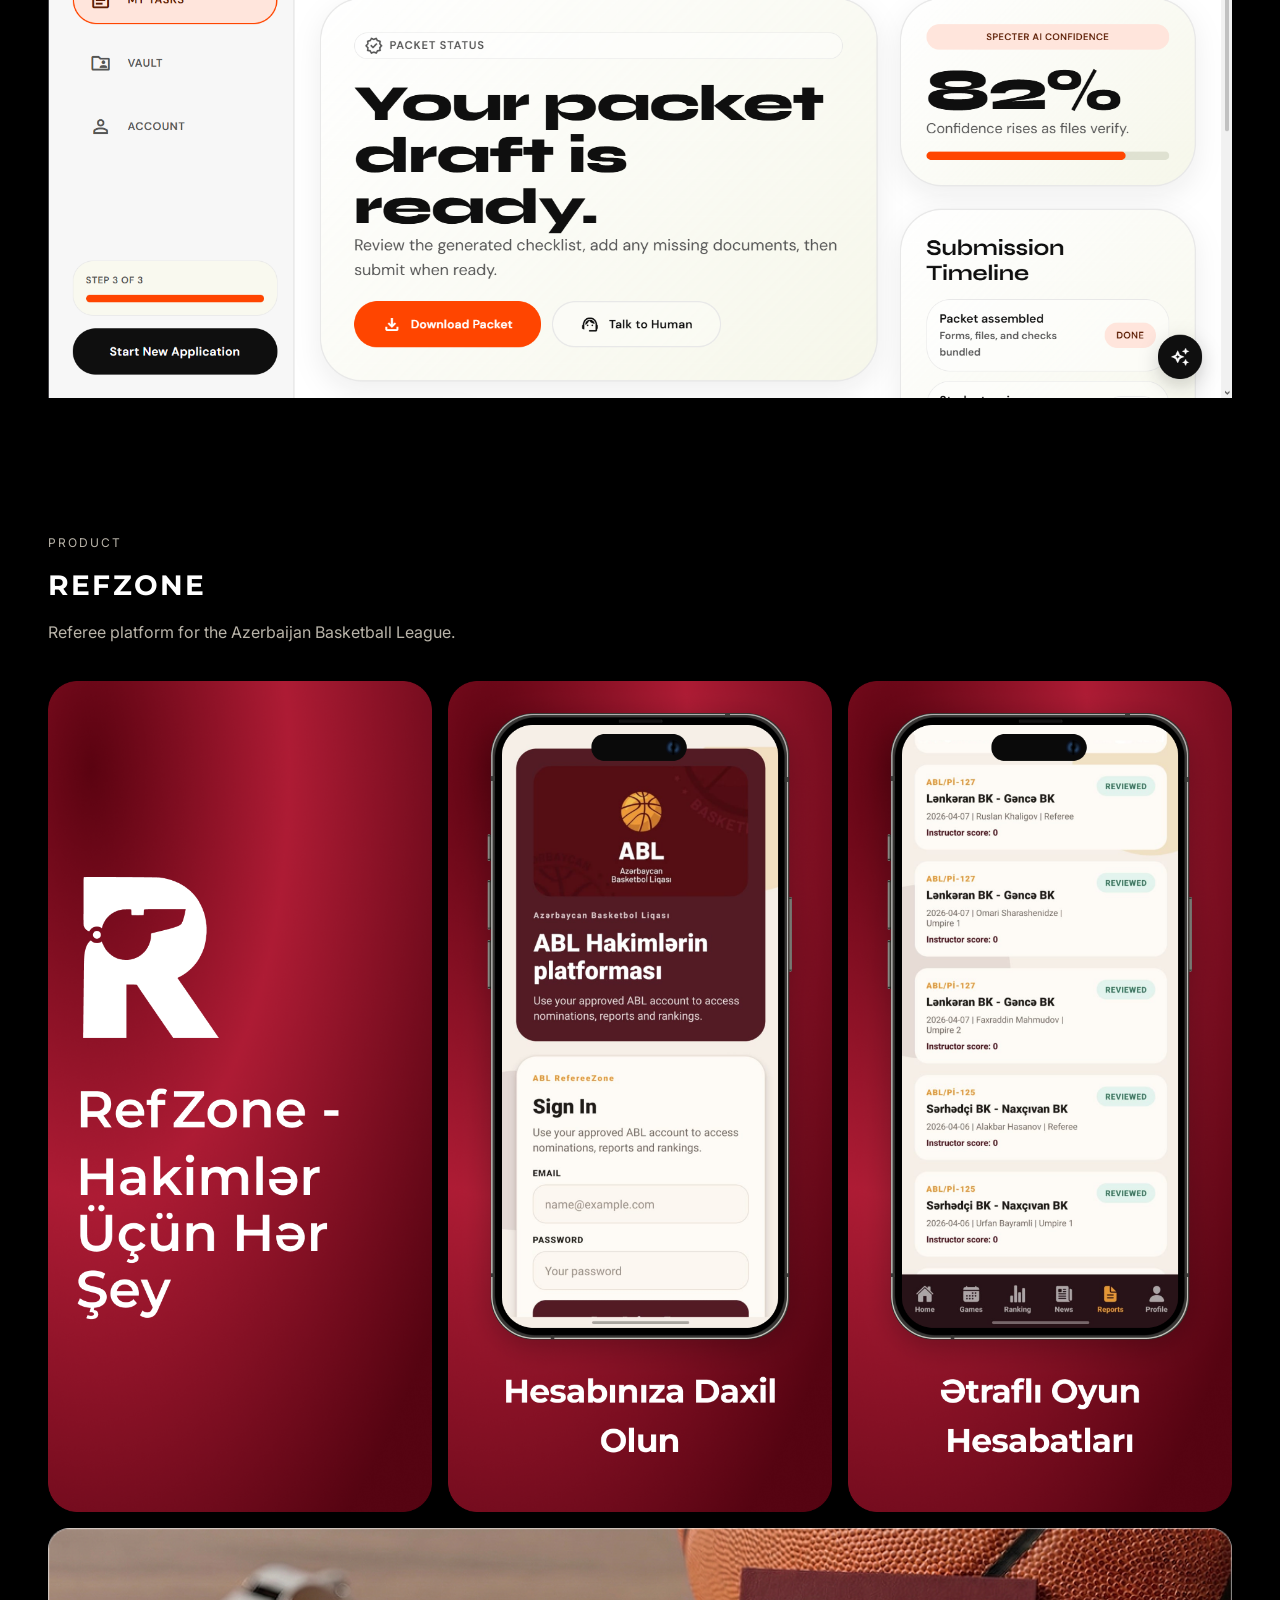
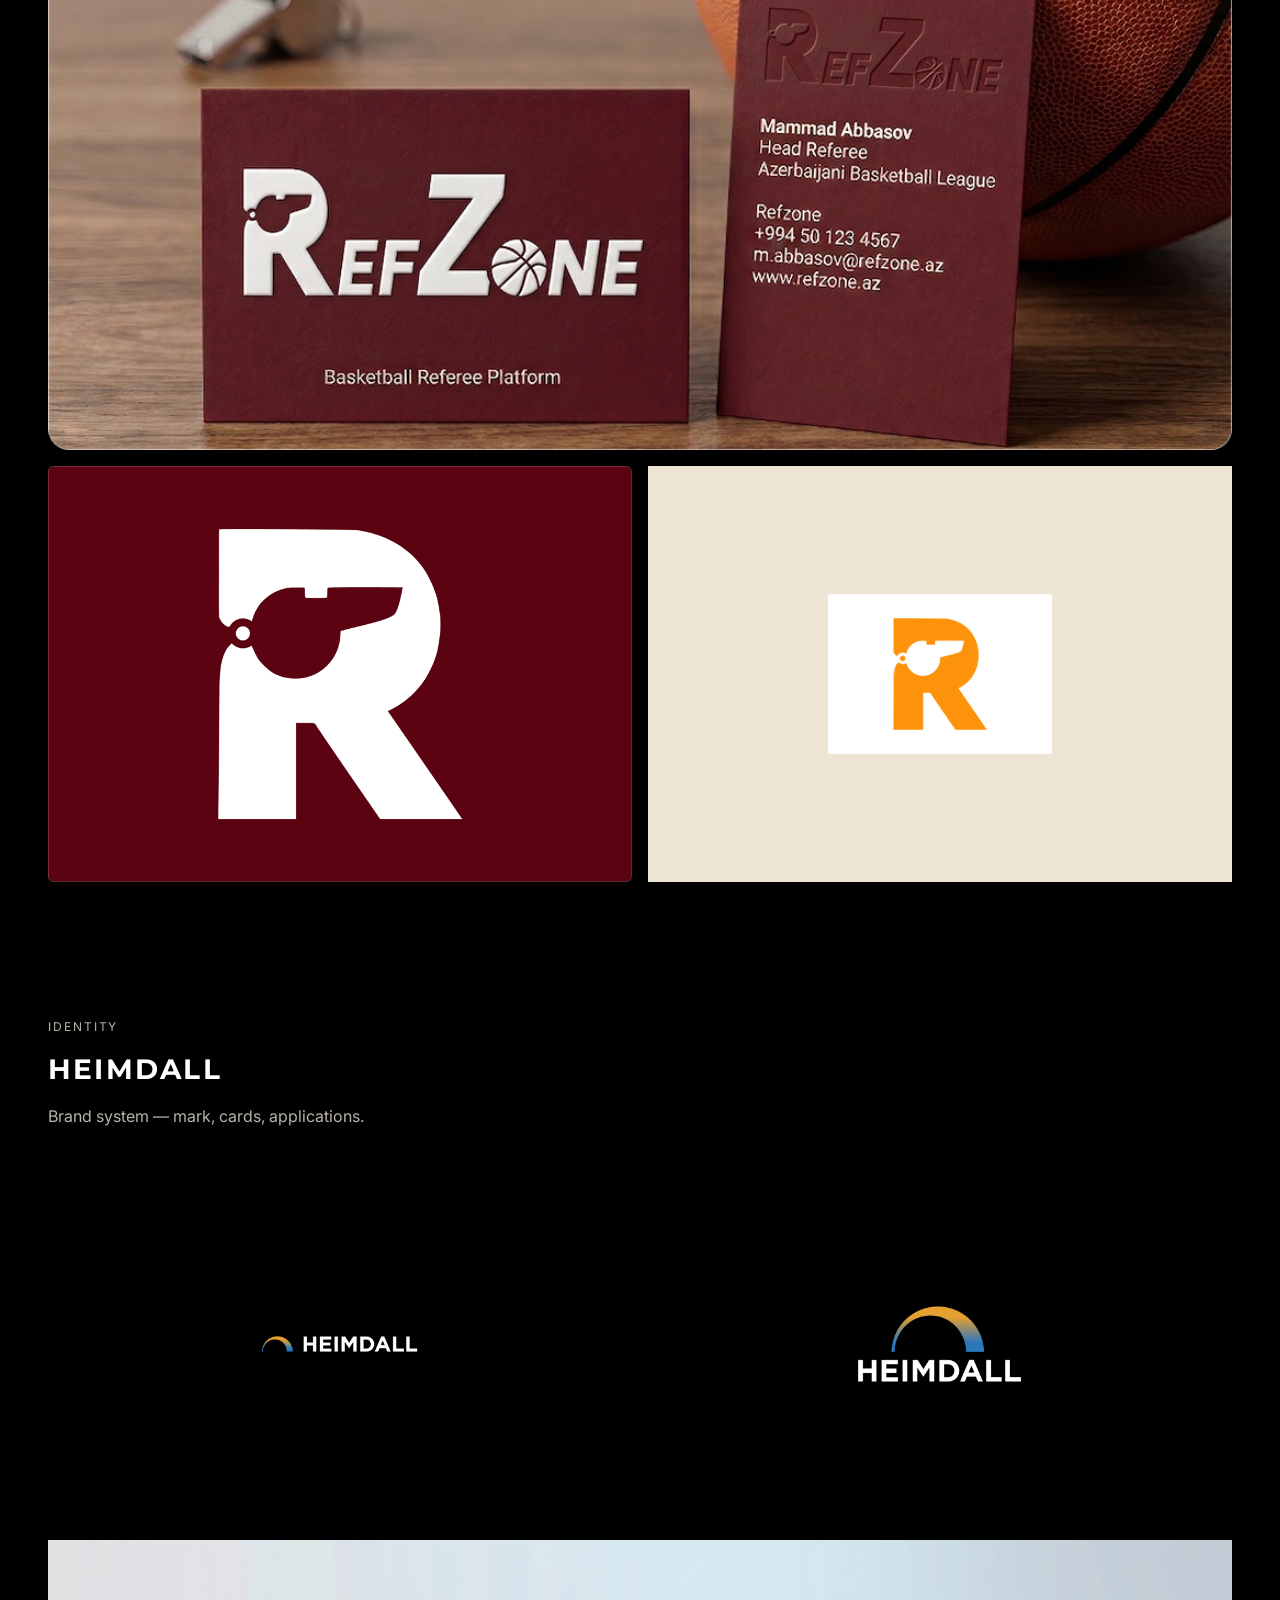
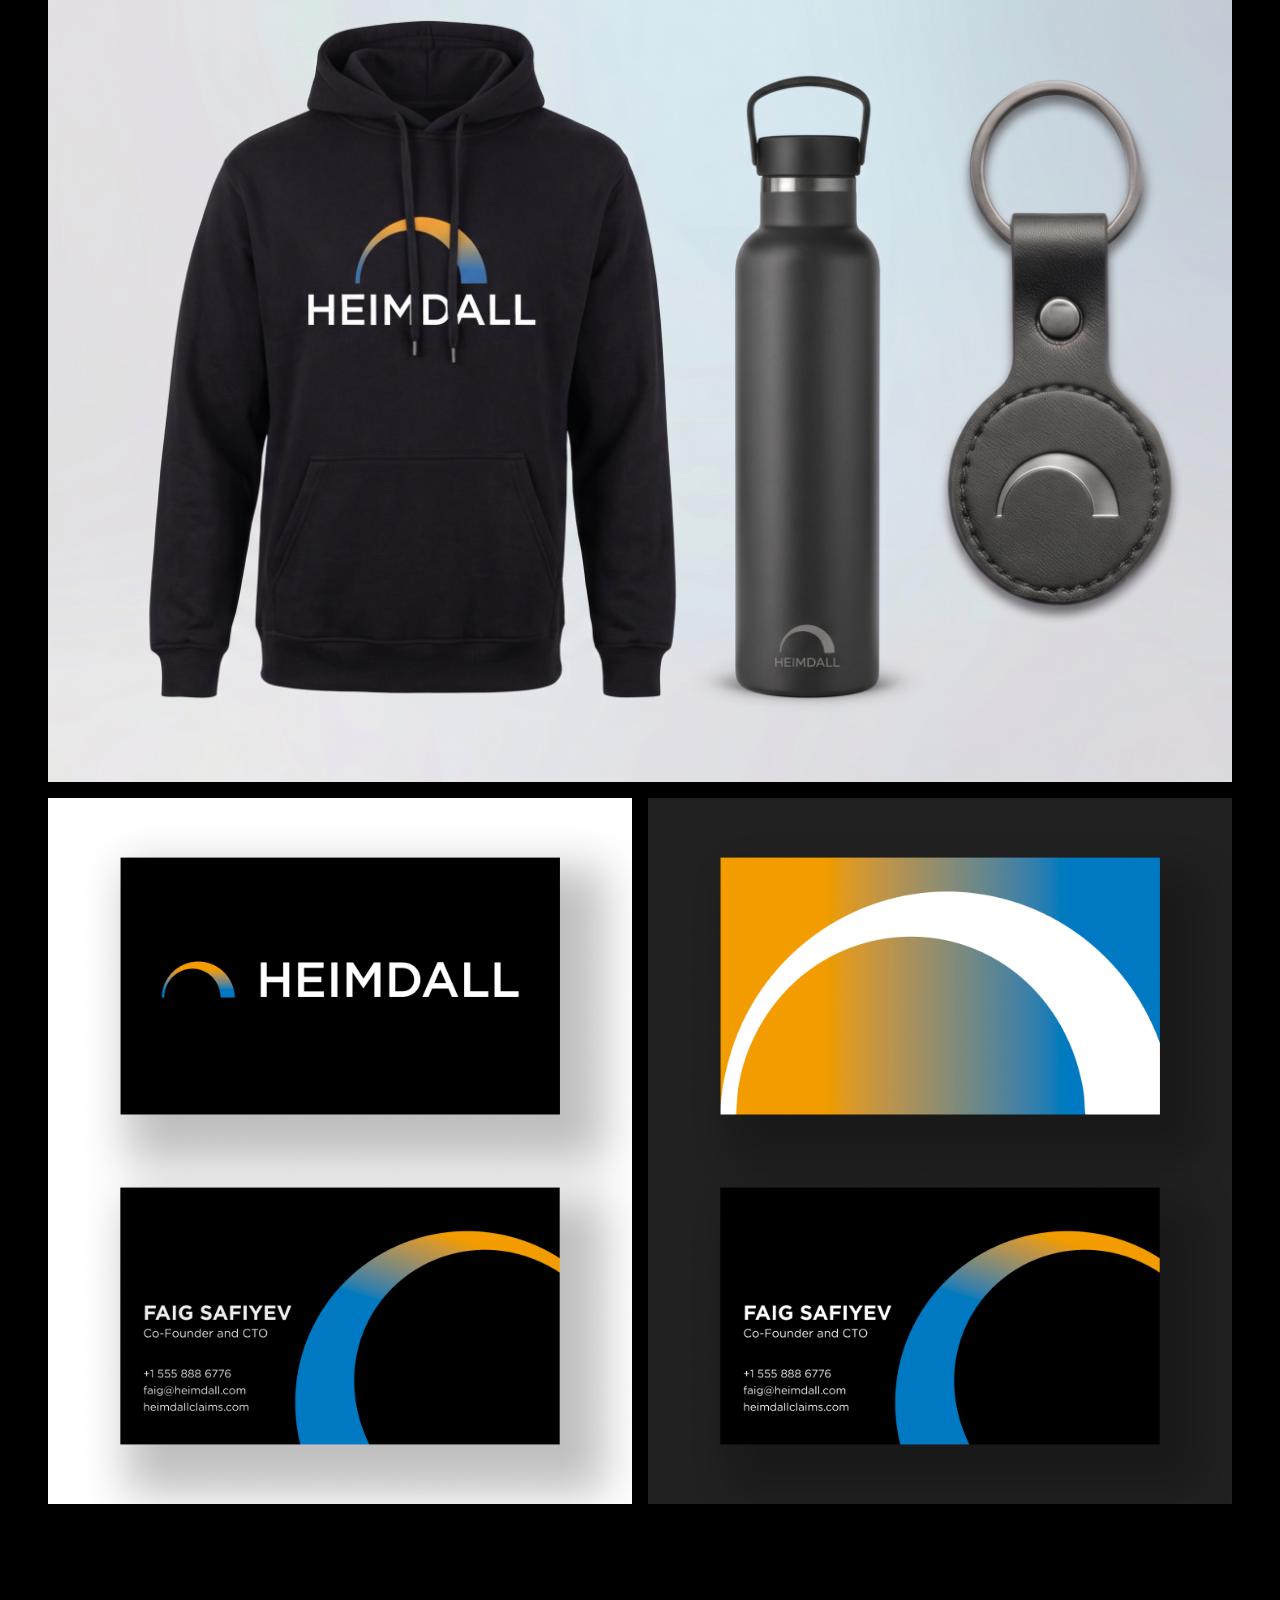
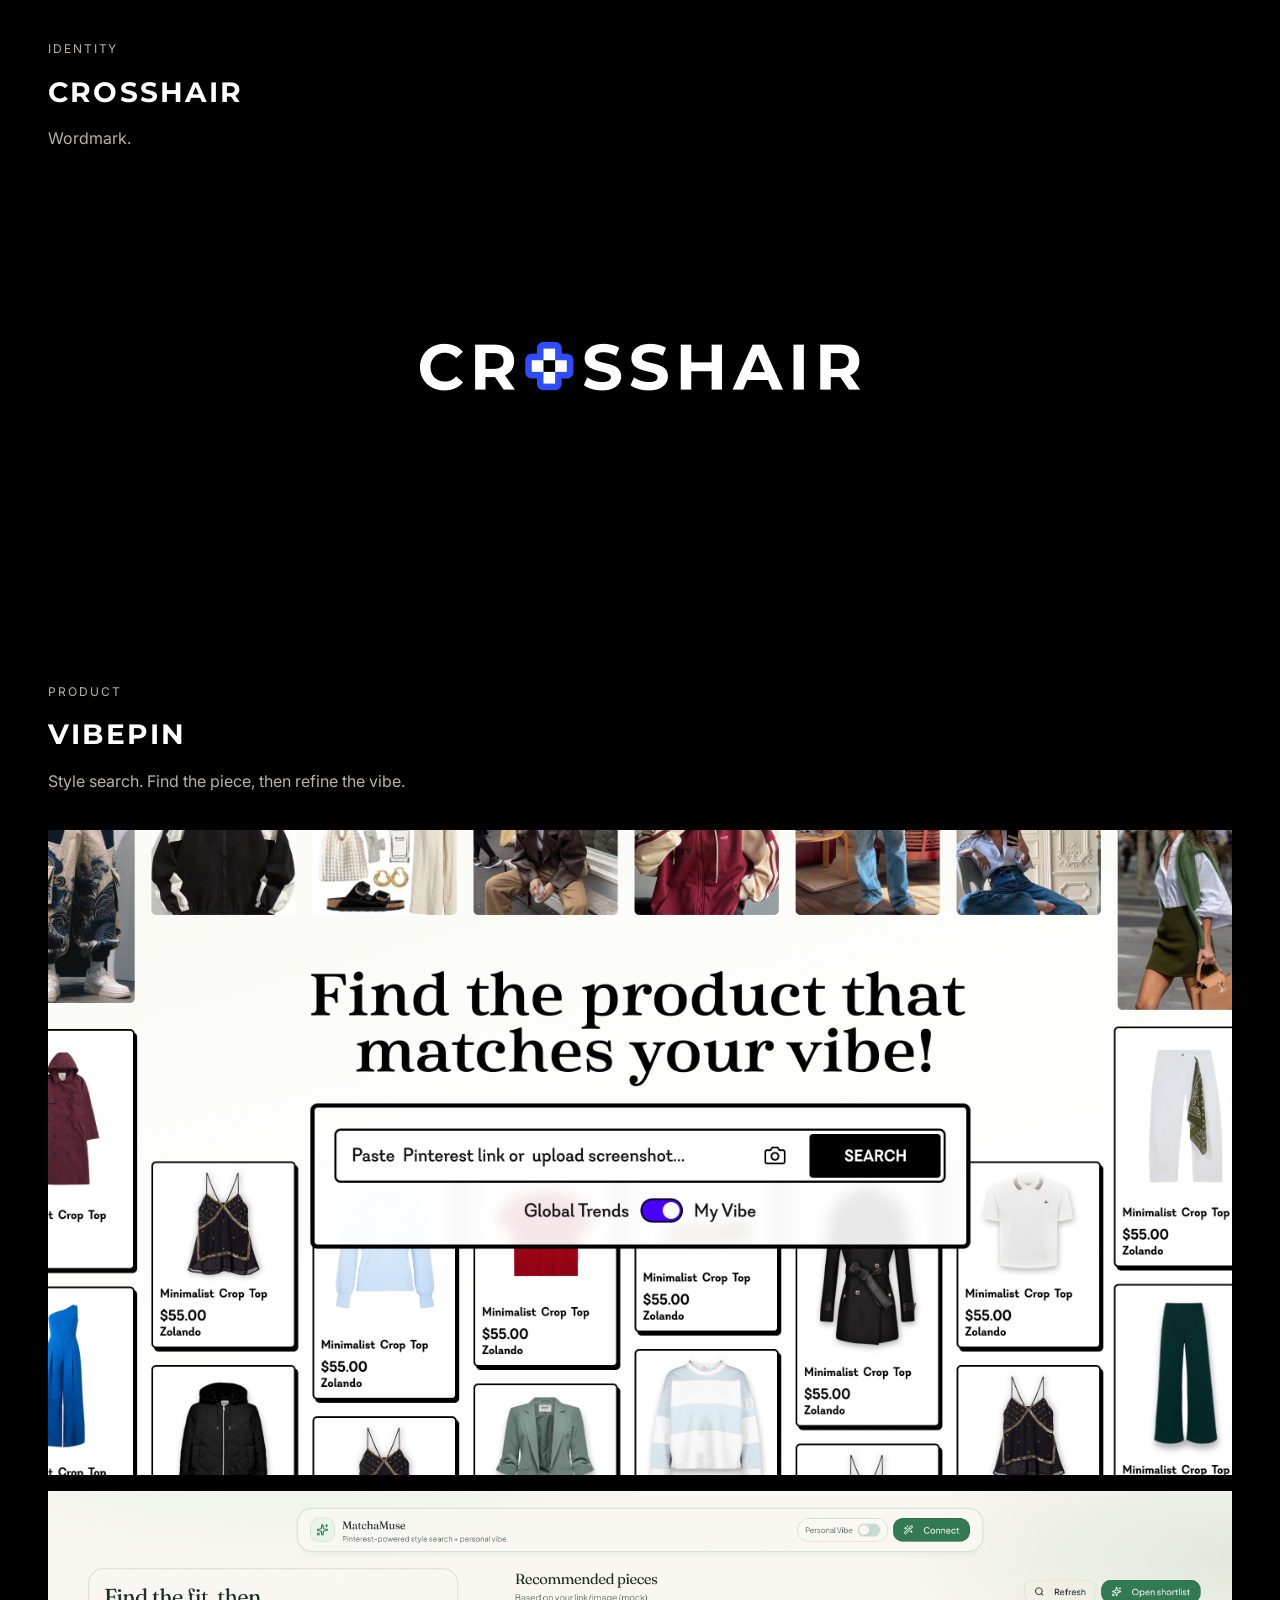
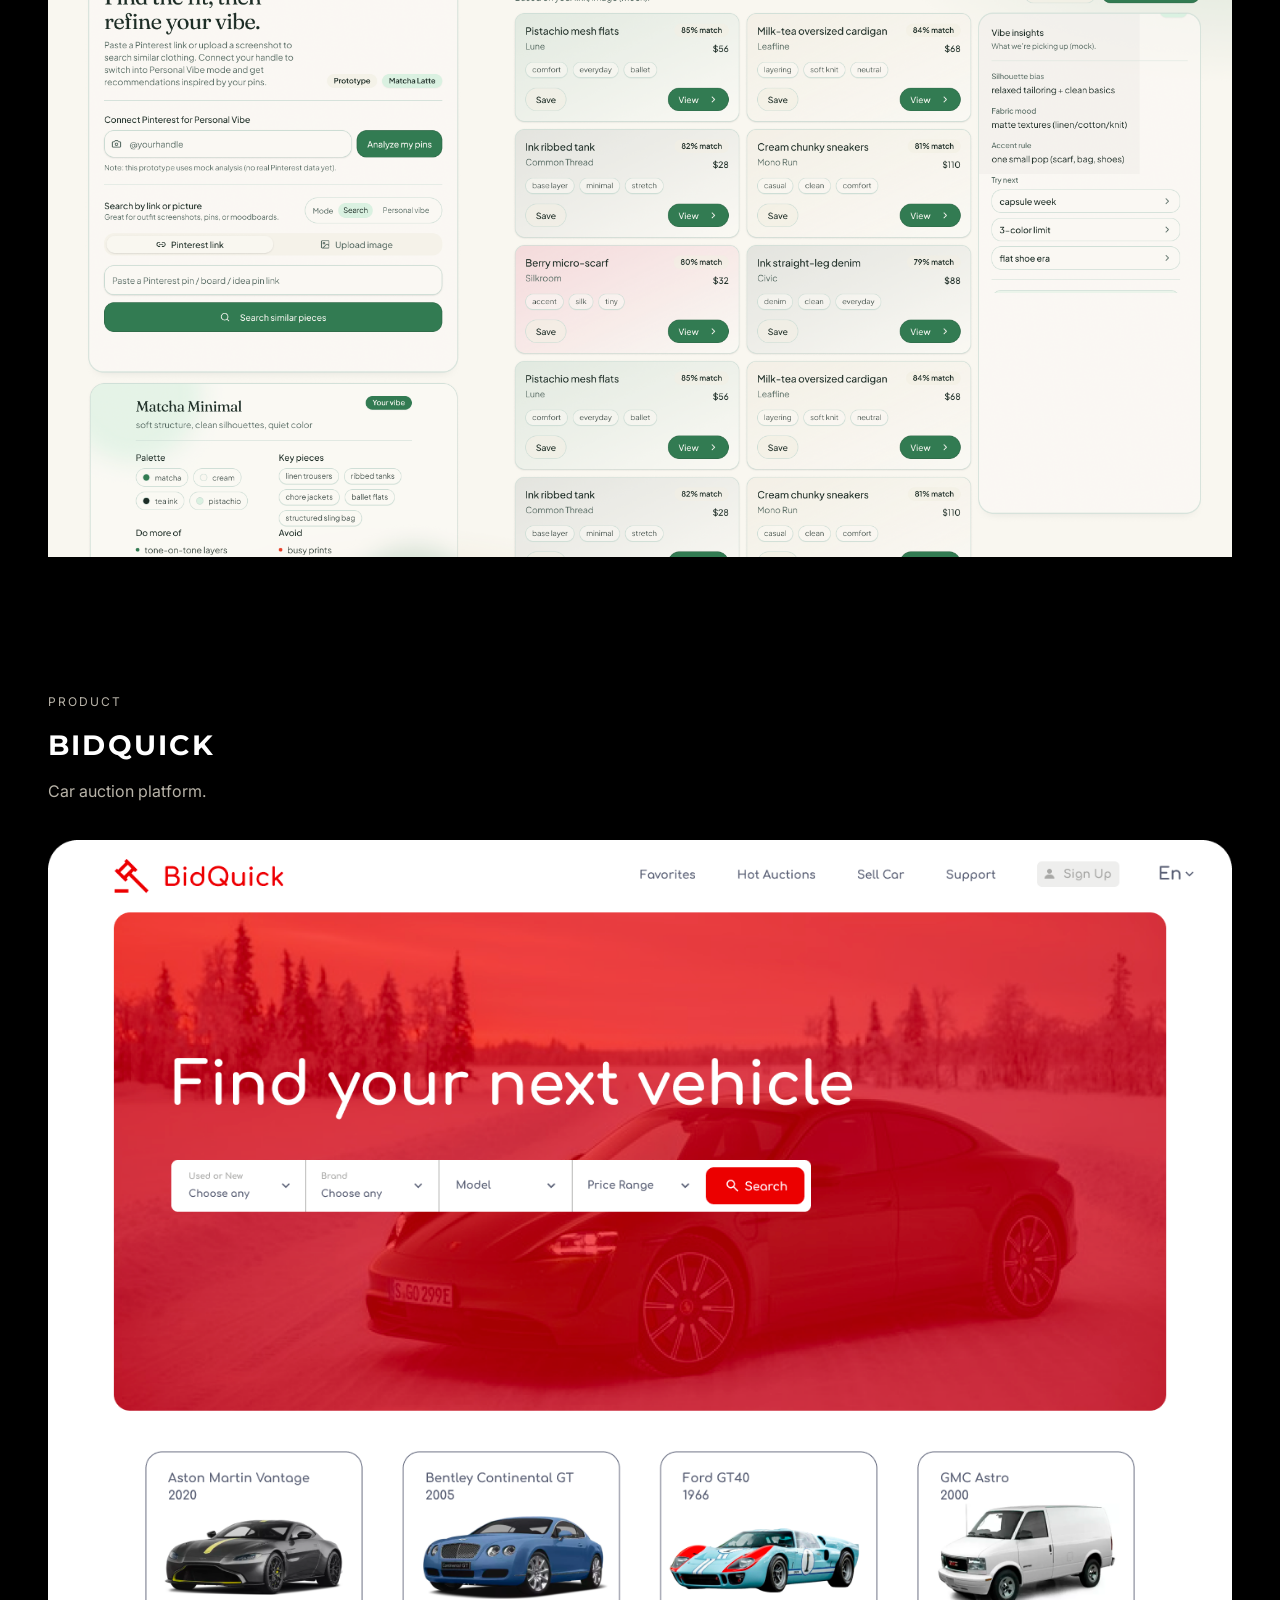
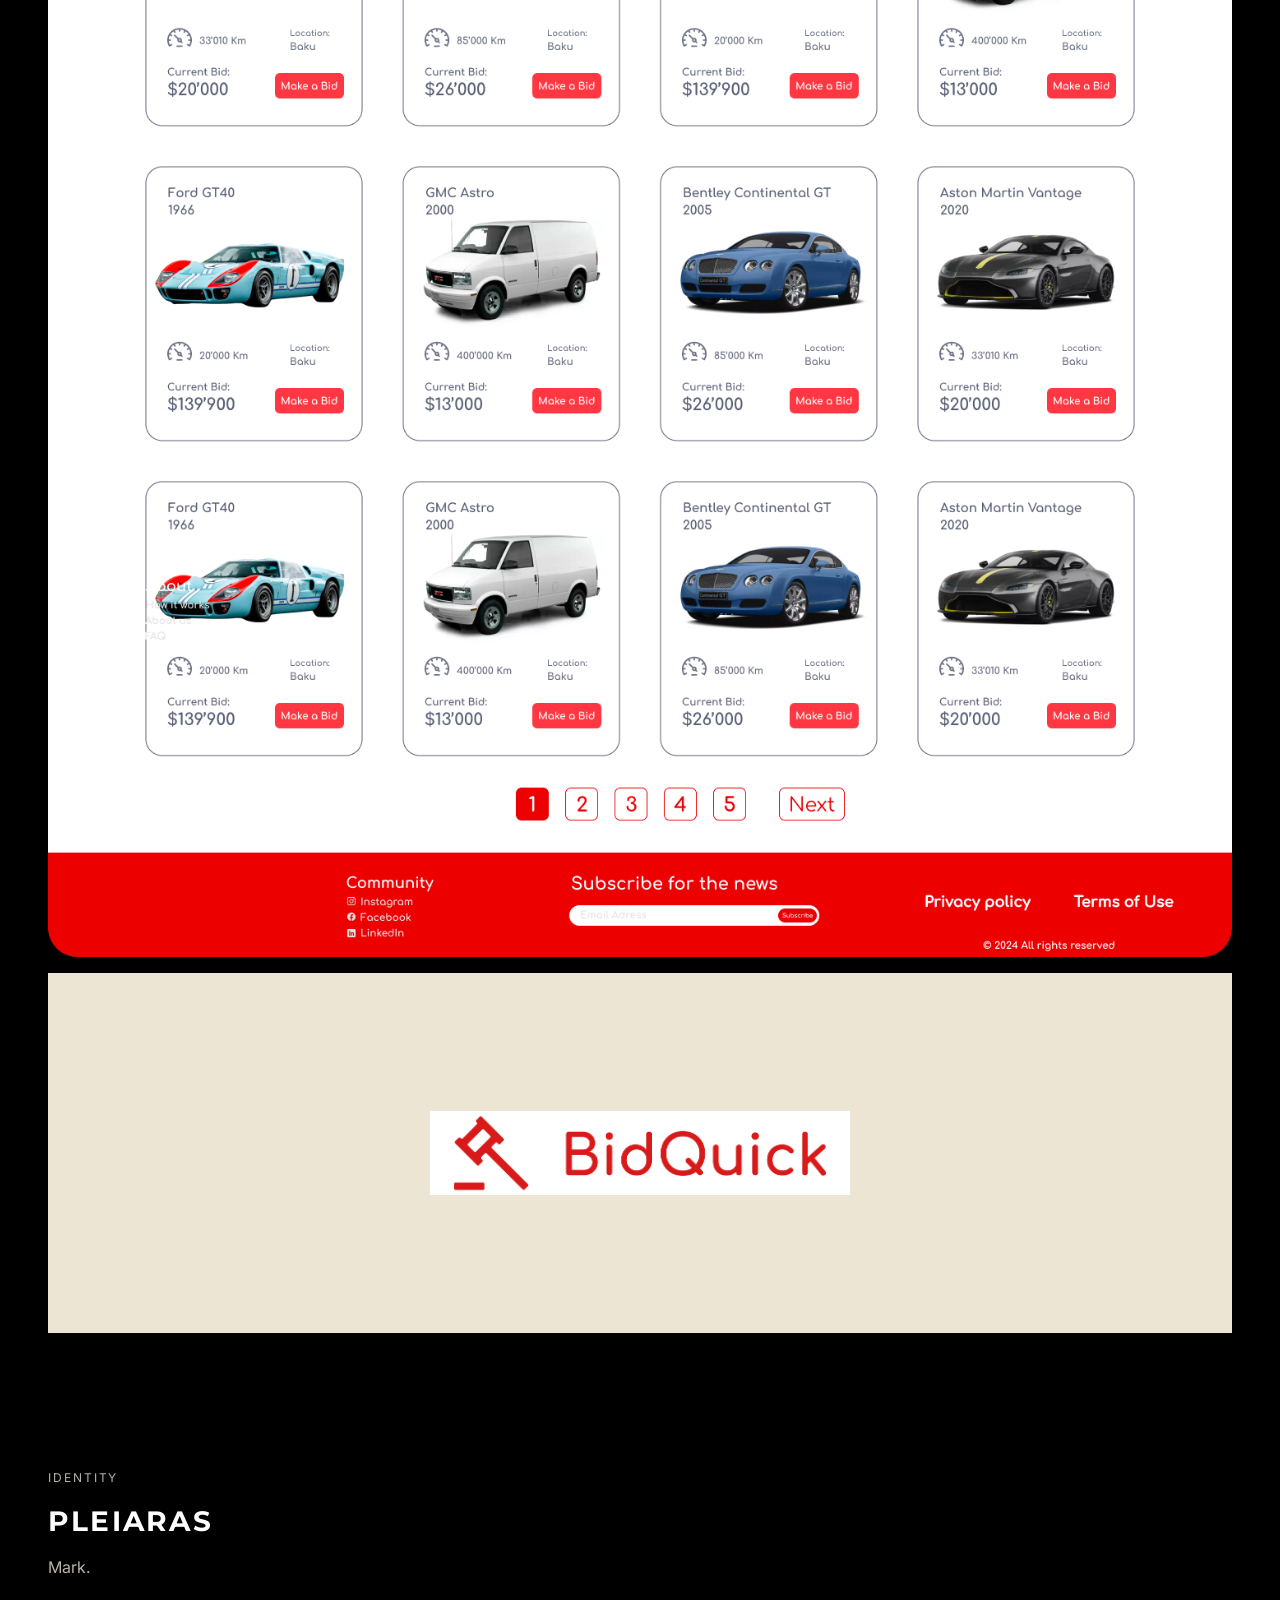
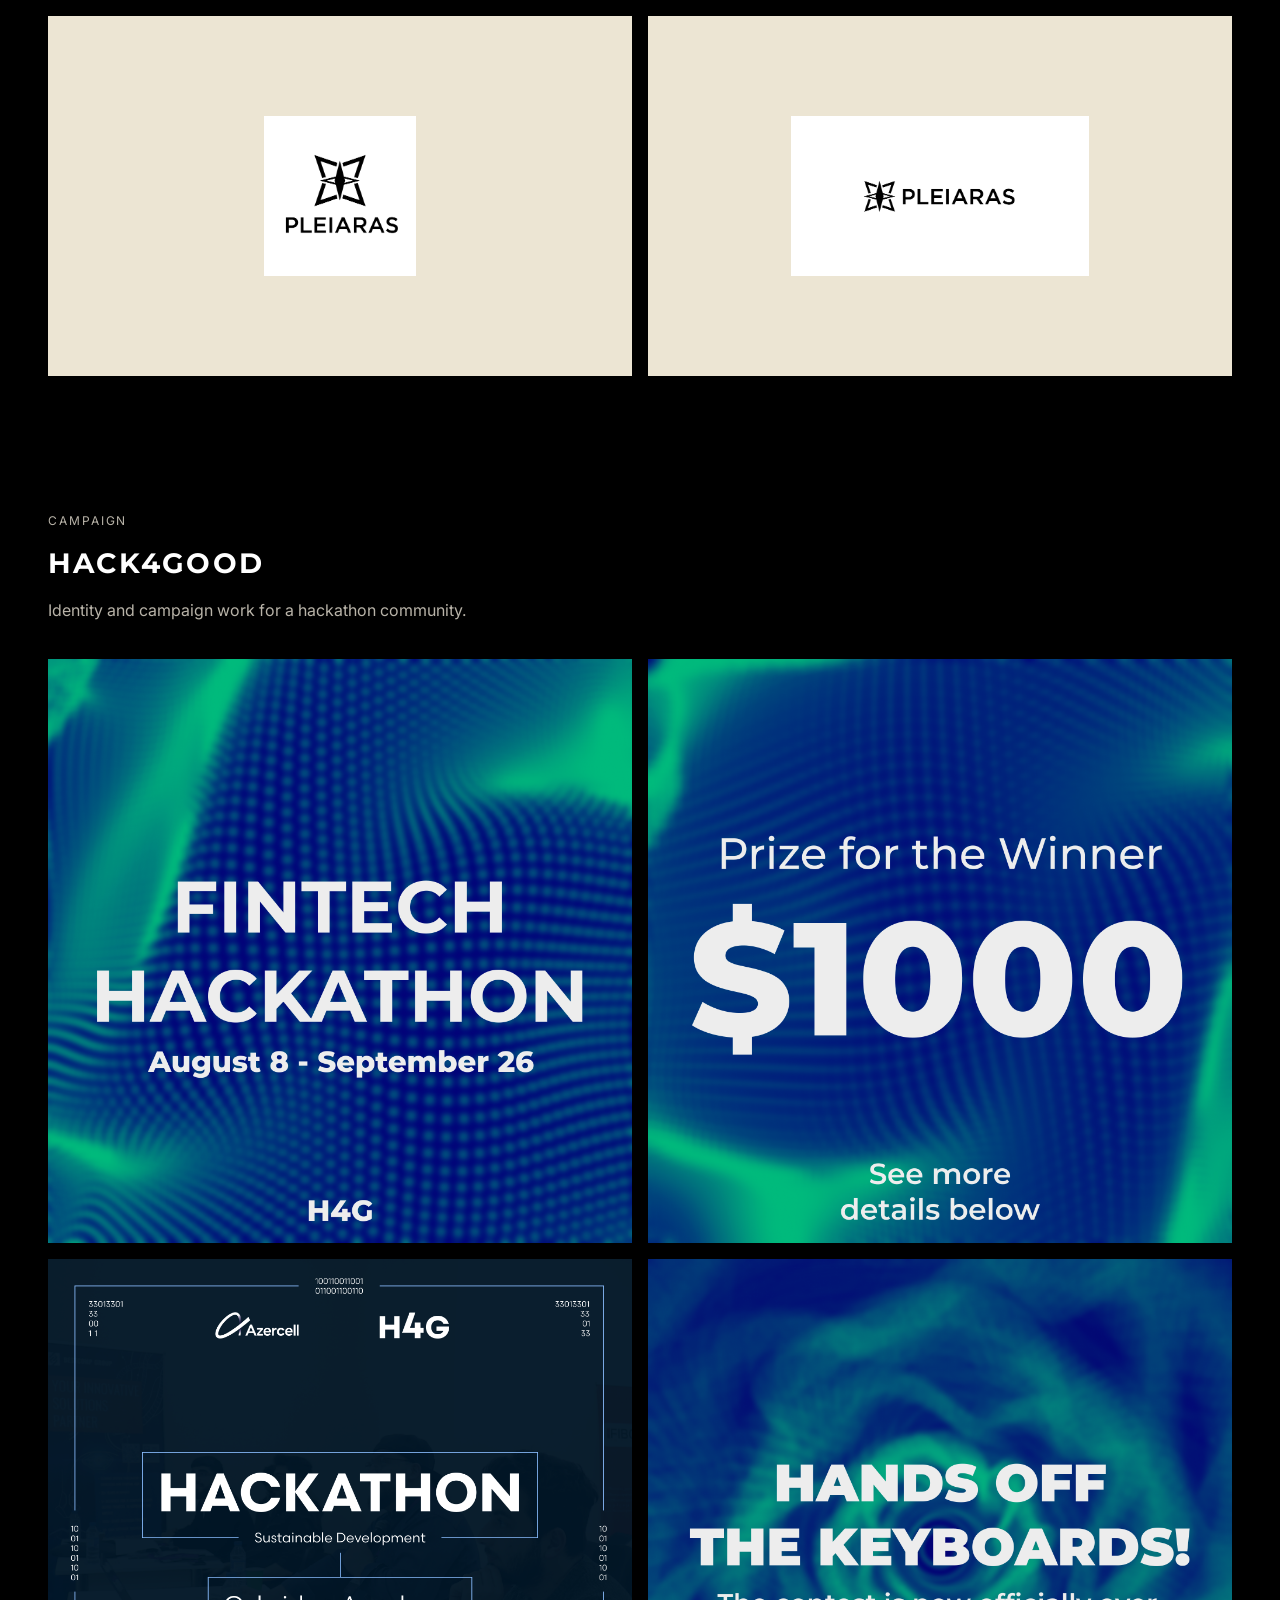
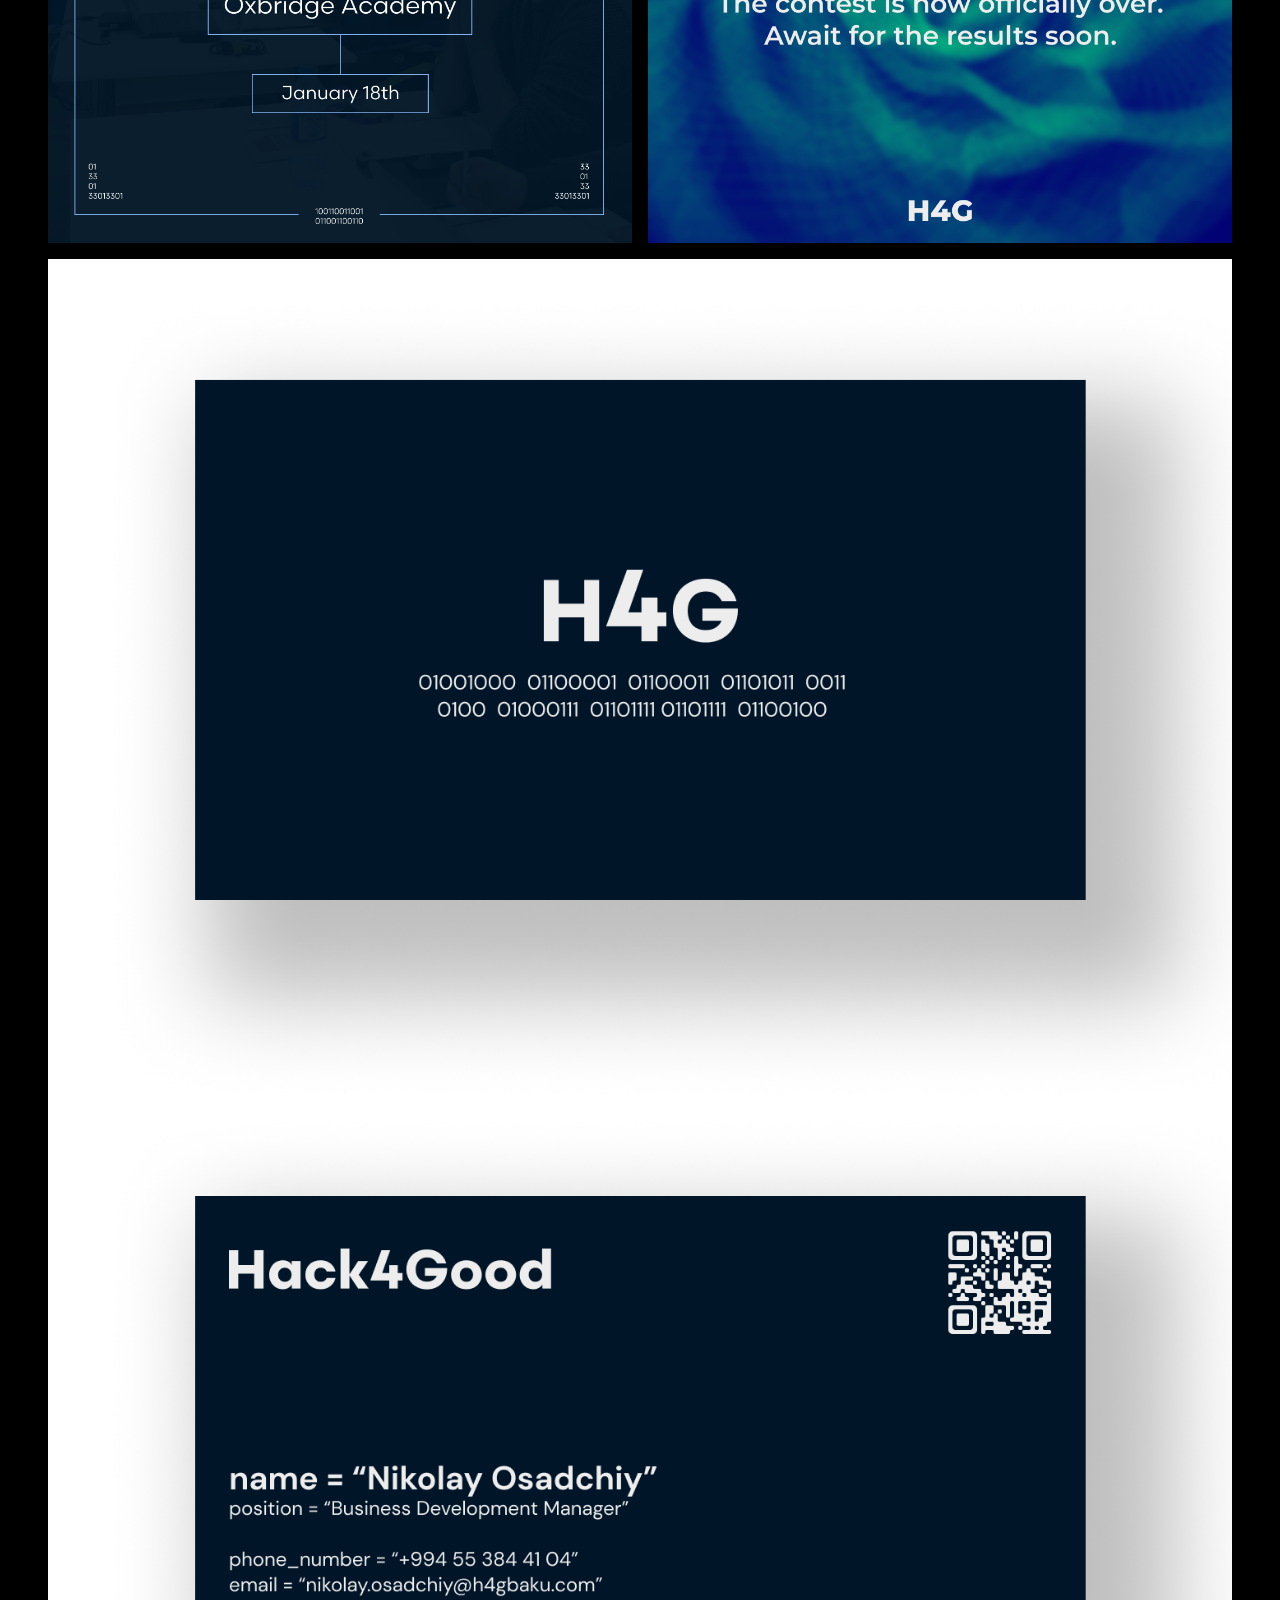
==== commit c9e0d504: "Publish the Room28 studio site on GitHub Pages for room28th.com. Co-authored-by: Cursor <cursoragent" ====
--- a/index.html
+++ b/index.html
@@ -1,306 +1,496 @@
-<!DOCTYPE html>
-<html lang="en">
-  <head>
-    <meta charset="utf-8" />
-    <meta name="viewport" content="width=device-width, initial-scale=1" />
-    <title>Murad Baghirli — Madrid</title>
-    <meta
-      name="description"
-      content="Selected design work by Murad Baghirli. Madrid."
-    />
-    <link rel="preconnect" href="https://fonts.googleapis.com" />
-    <link rel="preconnect" href="https://fonts.gstatic.com" crossorigin />
-    <link
-      href="https://fonts.googleapis.com/css2?family=Instrument+Serif:ital@0;1&family=Inter:wght@400;500&display=swap"
-      rel="stylesheet"
-    />
-    <link rel="icon" href="favicon.svg" type="image/svg+xml" />
-    <link rel="stylesheet" href="styles.css" />
-  </head>
-  <body>
-    <div class="grain" aria-hidden="true"></div>
-
-    <header class="bar">
-      <a class="bar-name" href="#">Murad Baghirli</a>
-      <nav class="bar-nav">
-        <a href="#work">Work</a>
-        <a href="#contact">Contact</a>
-      </nav>
-    </header>
-
-    <div class="page">
-      <section class="hero">
-        <p class="eyebrow">Design · Madrid</p>
-        <h1>Murad Baghirli</h1>
-        <p class="lede">Brands, interfaces, and campaign work.</p>
-      </section>
-
-      <ol class="index" id="work">
-        <li>
-          <a href="#refzone">
-            <span class="n">01</span>
-            <span class="t">RefZone</span>
-            <span class="k">Product</span>
-          </a>
-        </li>
-        <li>
-          <a href="#heimdall">
-            <span class="n">02</span>
-            <span class="t">Heimdall</span>
-            <span class="k">Identity</span>
-          </a>
-        </li>
-        <li>
-          <a href="#crosshair">
-            <span class="n">03</span>
-            <span class="t">Crosshair</span>
-            <span class="k">Identity</span>
-          </a>
-        </li>
-        <li>
-          <a href="#vibepin">
-            <span class="n">04</span>
-            <span class="t">Vibepin</span>
-            <span class="k">Product</span>
-          </a>
-        </li>
-        <li>
-          <a href="#bidquick">
-            <span class="n">05</span>
-            <span class="t">BidQuick</span>
-            <span class="k">Product</span>
-          </a>
-        </li>
-        <li>
-          <a href="#pleiaras">
-            <span class="n">06</span>
-            <span class="t">Pleiaras</span>
-            <span class="k">Identity</span>
-          </a>
-        </li>
-        <li>
-          <a href="#hack4good">
-            <span class="n">07</span>
-            <span class="t">Hack4Good</span>
-            <span class="k">Campaign</span>
-          </a>
-        </li>
-        <li>
-          <a href="#book-heaven">
-            <span class="n">08</span>
-            <span class="t">Baku Book Heaven</span>
-            <span class="k">Identity</span>
-          </a>
-        </li>
-      </ol>
-
-      <main>
-        <article class="work" id="refzone">
-          <div class="work-head">
-            <p class="n">01</p>
-            <div>
-              <h2>RefZone</h2>
-              <p>Referee platform for the Azerbaijan Basketball League.</p>
-            </div>
-          </div>
-          <div class="grid-3">
-            <figure class="shot">
-              <img src="img/refzone-brand.png" alt="RefZone brand screen" />
-            </figure>
-            <figure class="shot">
-              <img src="img/refzone-login.png" alt="RefZone sign-in screen" />
-            </figure>
-            <figure class="shot">
-              <img src="img/refzone-reports.png" alt="RefZone game reports" />
-            </figure>
-          </div>
-          <figure class="shot">
-            <img src="img/refzone-patch-2.png" alt="RefZone sleeve application" />
-          </figure>
-          <div class="grid-2">
-            <figure class="shot">
-              <img src="img/refzone-mark.png" alt="RefZone mark on maroon" />
-            </figure>
-            <figure class="shot panel light mark">
-              <img src="img/refzone-r-orange.png" alt="RefZone orange mark" />
-            </figure>
-          </div>
-        </article>
-
-        <article class="work" id="heimdall">
-          <div class="work-head">
-            <p class="n">02</p>
-            <div>
-              <h2>Heimdall</h2>
-              <p>Brand system — mark, cards, applications.</p>
-            </div>
-          </div>
-          <div class="grid-2">
-            <figure class="shot panel dark mark">
-              <img src="img/heimdall-logo.png" alt="Heimdall wordmark" />
-            </figure>
-            <figure class="shot panel dark mark">
-              <img src="img/heimdall-logo-alt.png" alt="Heimdall stacked mark" />
-            </figure>
-          </div>
-          <figure class="shot">
-            <img src="img/heimdall-merch.png" alt="Heimdall hoodie, bottle, and keychain" />
-          </figure>
-          <div class="grid-2">
-            <figure class="shot">
-              <img src="img/heimdall-card.png" alt="Heimdall business cards" />
-            </figure>
-            <figure class="shot">
-              <img src="img/heimdall-card-alt.png" alt="Heimdall card colorway" />
-            </figure>
-          </div>
-        </article>
-
-        <article class="work" id="crosshair">
-          <div class="work-head">
-            <p class="n">03</p>
-            <div>
-              <h2>Crosshair</h2>
-              <p>Wordmark.</p>
-            </div>
-          </div>
-          <figure class="shot panel dark mark wide">
-            <img src="img/crosshair.png" alt="Crosshair logo" />
-          </figure>
-        </article>
-
-        <article class="work" id="vibepin">
-          <div class="work-head">
-            <p class="n">04</p>
-            <div>
-              <h2>Vibepin</h2>
-              <p>Style search. Find the piece, then refine the vibe.</p>
-            </div>
-          </div>
-          <figure class="shot">
-            <img src="img/vibepin-search.png" alt="Vibepin search and product grid" />
-          </figure>
-          <figure class="shot">
-            <img src="img/vibepin.png" alt="Vibepin product interface" />
-          </figure>
-        </article>
-
-        <article class="work" id="bidquick">
-          <div class="work-head">
-            <p class="n">05</p>
-            <div>
-              <h2>BidQuick</h2>
-              <p>Car auction platform.</p>
-            </div>
-          </div>
-          <figure class="shot">
-            <img src="img/bidquick-main.png" alt="BidQuick auction homepage" />
-          </figure>
-          <figure class="shot panel light mark">
-            <img src="img/bidquick-logo.png" alt="BidQuick logo" />
-          </figure>
-        </article>
-
-        <article class="work" id="pleiaras">
-          <div class="work-head">
-            <p class="n">06</p>
-            <div>
-              <h2>Pleiaras</h2>
-              <p>Mark.</p>
-            </div>
-          </div>
-          <div class="grid-2">
-            <figure class="shot panel light mark">
-              <img src="img/pleiaras-stack.png" alt="Pleiaras stacked logo" />
-            </figure>
-            <figure class="shot panel light mark">
-              <img src="img/pleiaras-lockup.png" alt="Pleiaras horizontal lockup" />
-            </figure>
-          </div>
-        </article>
-
-        <article class="work" id="hack4good">
-          <div class="work-head">
-            <p class="n">07</p>
-            <div>
-              <h2>Hack4Good</h2>
-              <p>Identity and campaign work for a hackathon community.</p>
-            </div>
-          </div>
-          <div class="grid-2">
-            <figure class="shot">
-              <img src="img/h4g-fintech.png" alt="Hack4Good Fintech Hackathon poster" />
-            </figure>
-            <figure class="shot">
-              <img src="img/h4g-fintech-2.png" alt="Hack4Good prize announcement" />
-            </figure>
-            <figure class="shot">
-              <img src="img/h4g-hackathon.png" alt="Hack4Good sustainable development hackathon" />
-            </figure>
-            <figure class="shot">
-              <img src="img/h4g-contest.png" alt="Hack4Good contest close poster" />
-            </figure>
-          </div>
-          <figure class="shot">
-            <img src="img/h4g-card.png" alt="Hack4Good business cards" />
-          </figure>
-        </article>
-
-        <article class="work" id="book-heaven">
-          <div class="work-head">
-            <p class="n">08</p>
-            <div>
-              <h2>Baku Book Heaven</h2>
-              <p>Wordmark and symbol.</p>
-            </div>
-          </div>
-          <figure class="shot panel dark mark wide">
-            <img src="img/book-heaven.png" alt="Baku Book Heaven logo" />
-          </figure>
-        </article>
-      </main>
-
-      <footer class="foot" id="contact">
-        <div>
-          <p class="foot-title">Available for new work.</p>
-          <p>Murad Baghirli · Madrid</p>
-        </div>
-        <p class="links">
-          <a href="mailto:muradbagirli2007@gmail.com">Email</a>
-          <a href="https://www.linkedin.com/in/murad-baghirli-35454a1b4" target="_blank" rel="noreferrer">LinkedIn</a>
-          <a href="https://github.com/groz387" target="_blank" rel="noreferrer">GitHub</a>
-        </p>
-      </footer>
-    </div>
-
-    <div class="lite" hidden>
-      <img alt="" />
-      <p>Click anywhere to close</p>
-    </div>
-
-    <script>
-      const lite = document.querySelector(".lite");
-      const liteImg = lite.querySelector("img");
-
-      document.querySelectorAll(".shot img").forEach((img) => {
-        img.addEventListener("click", () => {
-          liteImg.src = img.currentSrc || img.src;
-          liteImg.alt = img.alt;
-          lite.hidden = false;
-          document.body.style.overflow = "hidden";
-        });
-      });
-
-      const closeLite = () => {
-        lite.hidden = true;
-        liteImg.src = "";
-        document.body.style.overflow = "";
-      };
-
-      lite.addEventListener("click", closeLite);
-      document.addEventListener("keydown", (e) => {
-        if (e.key === "Escape" && !lite.hidden) closeLite();
-      });
-    </script>
-  </body>
-</html>
+<!DOCTYPE html>
+<html lang="en">
+  <head>
+    <meta charset="utf-8" />
+    <meta name="viewport" content="width=device-width, initial-scale=1" />
+    <title>Room28 — Digital Craft</title>
+    <meta
+      name="description"
+      content="Room28 is an independent design studio in Madrid. Identity, product, and campaign work."
+    />
+    <link rel="preconnect" href="https://fonts.googleapis.com" />
+    <link rel="preconnect" href="https://fonts.gstatic.com" crossorigin />
+    <link
+      href="https://fonts.googleapis.com/css2?family=Inter:wght@400;500;600&family=Montserrat:wght@500;600;700&display=swap"
+      rel="stylesheet"
+    />
+    <link rel="icon" href="favicon.svg" type="image/svg+xml" />
+    <link rel="stylesheet" href="styles.css" />
+  </head>
+  <body>
+    <div class="grain" aria-hidden="true"></div>
+
+    <header class="bar">
+      <a class="bar-name" href="#">Room28</a>
+      <nav class="bar-nav" aria-label="Primary">
+        <a href="#work">Projects</a>
+        <a href="#about">About</a>
+        <a href="#contact">Contact</a>
+      </nav>
+    </header>
+
+    <div class="page">
+      <section class="hero">
+        <h1>Digital craft for visionary brands.</h1>
+        <p class="lede">
+          Identity, product, and campaign work from an independent studio in
+          Madrid.
+        </p>
+        <a class="btn" href="#work">Explore work</a>
+      </section>
+
+      <section class="selected" id="work">
+        <div class="section-head">
+          <h2>Selected projects</h2>
+          <p class="hint">See hover →</p>
+        </div>
+
+        <div class="cards">
+          <a class="card" href="#clairo">
+            <div class="card-media contain cream">
+              <img src="img/clairo/clairo-logo.png" alt="" />
+              <span class="card-veil" aria-hidden="true"></span>
+            </div>
+            <div class="card-meta">
+              <h3>Clairo</h3>
+              <p>Identity / Product</p>
+            </div>
+          </a>
+
+          <a class="card" href="#refzone">
+            <div class="card-media">
+              <img src="img/refzone-brand.png" alt="" />
+              <span class="card-veil" aria-hidden="true"></span>
+            </div>
+            <div class="card-meta">
+              <h3>RefZone</h3>
+              <p>Product</p>
+            </div>
+          </a>
+
+          <a class="card" href="#heimdall">
+            <div class="card-media contain">
+              <img src="img/heimdall-logo.png" alt="" />
+              <span class="card-veil" aria-hidden="true"></span>
+            </div>
+            <div class="card-meta">
+              <h3>Heimdall</h3>
+              <p>Identity</p>
+            </div>
+          </a>
+
+          <a class="card" href="#crosshair">
+            <div class="card-media contain">
+              <img src="img/crosshair.png" alt="" />
+              <span class="card-veil" aria-hidden="true"></span>
+            </div>
+            <div class="card-meta">
+              <h3>Crosshair</h3>
+              <p>Identity</p>
+            </div>
+          </a>
+
+          <a class="card" href="#vibepin">
+            <div class="card-media">
+              <img src="img/vibepin-search.png" alt="" />
+              <span class="card-veil" aria-hidden="true"></span>
+            </div>
+            <div class="card-meta">
+              <h3>Vibepin</h3>
+              <p>Product</p>
+            </div>
+          </a>
+
+          <a class="card" href="#bidquick">
+            <div class="card-media">
+              <img src="img/bidquick-main.png" alt="" />
+              <span class="card-veil" aria-hidden="true"></span>
+            </div>
+            <div class="card-meta">
+              <h3>BidQuick</h3>
+              <p>Product</p>
+            </div>
+          </a>
+
+          <a class="card" href="#pleiaras">
+            <div class="card-media contain cream">
+              <img src="img/pleiaras-stack.png" alt="" />
+              <span class="card-veil" aria-hidden="true"></span>
+            </div>
+            <div class="card-meta">
+              <h3>Pleiaras</h3>
+              <p>Identity</p>
+            </div>
+          </a>
+
+          <a class="card" href="#hack4good">
+            <div class="card-media">
+              <img src="img/h4g-fintech.png" alt="" />
+              <span class="card-veil" aria-hidden="true"></span>
+            </div>
+            <div class="card-meta">
+              <h3>Hack4Good</h3>
+              <p>Campaign</p>
+            </div>
+          </a>
+
+          <a class="card" href="#book-heaven">
+            <div class="card-media contain ink">
+              <img src="img/book-heaven.png" alt="" />
+              <span class="card-veil" aria-hidden="true"></span>
+            </div>
+            <div class="card-meta">
+              <h3>Baku Book Heaven</h3>
+              <p>Identity</p>
+            </div>
+          </a>
+        </div>
+      </section>
+
+      <main>
+        <article class="work" id="clairo">
+          <header class="work-head">
+            <p class="k">Identity / Product</p>
+            <h2>Clairo</h2>
+            <p>
+              Visa-renewal product identity and interface. The lockup ends on an
+              orange square period.
+            </p>
+          </header>
+          <figure class="shot panel light mark wide">
+            <img src="img/clairo/clairo-logo.png" alt="Clairo wordmark with orange square period" />
+          </figure>
+          <figure class="shot">
+            <img src="img/clairo/clairo-ui.png" alt="Clairo visa-renewal product interface" />
+          </figure>
+          <div class="grid-2">
+            <figure class="shot">
+              <img src="img/clairo/mockup-cards.png" alt="Clairo business cards" />
+            </figure>
+            <figure class="shot">
+              <img src="img/clairo/mockup-cards-alt.png" alt="Clairo business cards, reverse" />
+            </figure>
+          </div>
+          <figure class="shot">
+            <img src="img/clairo/mockup-letterhead.png" alt="Clairo letterhead" />
+          </figure>
+          <div class="grid-2">
+            <figure class="shot">
+              <img src="img/clairo/mockup-envelope.png" alt="Clairo envelope" />
+            </figure>
+            <figure class="shot">
+              <img src="img/clairo/mockup-stationery.png" alt="Clairo stationery" />
+            </figure>
+          </div>
+          <div class="grid-2">
+            <figure class="shot panel dark">
+              <img src="img/clairo/mockup-color-black.png" alt="Clairo mark on black" />
+            </figure>
+            <figure class="shot panel light">
+              <img src="img/clairo/mockup-color-orange.png" alt="Clairo orange colorway" />
+            </figure>
+          </div>
+        </article>
+
+        <article class="work" id="refzone">
+          <header class="work-head">
+            <p class="k">Product</p>
+            <h2>RefZone</h2>
+            <p>Referee platform for the Azerbaijan Basketball League.</p>
+          </header>
+          <div class="grid-3">
+            <figure class="shot">
+              <img src="img/refzone-brand.png" alt="RefZone brand screen" />
+            </figure>
+            <figure class="shot">
+              <img src="img/refzone-login.png" alt="RefZone sign-in screen" />
+            </figure>
+            <figure class="shot">
+              <img src="img/refzone-reports.png" alt="RefZone game reports" />
+            </figure>
+          </div>
+          <figure class="shot">
+            <img src="img/refzone-patch-2.png" alt="RefZone sleeve application" />
+          </figure>
+          <div class="grid-2">
+            <figure class="shot">
+              <img src="img/refzone-mark.png" alt="RefZone mark on maroon" />
+            </figure>
+            <figure class="shot panel light mark">
+              <img src="img/refzone-r-orange.png" alt="RefZone orange mark" />
+            </figure>
+          </div>
+        </article>
+
+        <article class="work" id="heimdall">
+          <header class="work-head">
+            <p class="k">Identity</p>
+            <h2>Heimdall</h2>
+            <p>Brand system — mark, cards, applications.</p>
+          </header>
+          <div class="grid-2">
+            <figure class="shot panel dark mark">
+              <img src="img/heimdall-logo.png" alt="Heimdall wordmark" />
+            </figure>
+            <figure class="shot panel dark mark">
+              <img src="img/heimdall-logo-alt.png" alt="Heimdall stacked mark" />
+            </figure>
+          </div>
+          <figure class="shot">
+            <img src="img/heimdall-merch.png" alt="Heimdall hoodie, bottle, and keychain" />
+          </figure>
+          <div class="grid-2">
+            <figure class="shot">
+              <img src="img/heimdall-card.png" alt="Heimdall business cards" />
+            </figure>
+            <figure class="shot">
+              <img src="img/heimdall-card-alt.png" alt="Heimdall card colorway" />
+            </figure>
+          </div>
+        </article>
+
+        <article class="work" id="crosshair">
+          <header class="work-head">
+            <p class="k">Identity</p>
+            <h2>Crosshair</h2>
+            <p>Wordmark.</p>
+          </header>
+          <figure class="shot panel dark mark wide">
+            <img src="img/crosshair.png" alt="Crosshair logo" />
+          </figure>
+        </article>
+
+        <article class="work" id="vibepin">
+          <header class="work-head">
+            <p class="k">Product</p>
+            <h2>Vibepin</h2>
+            <p>Style search. Find the piece, then refine the vibe.</p>
+          </header>
+          <figure class="shot">
+            <img src="img/vibepin-search.png" alt="Vibepin search and product grid" />
+          </figure>
+          <figure class="shot">
+            <img src="img/vibepin.png" alt="Vibepin product interface" />
+          </figure>
+        </article>
+
+        <article class="work" id="bidquick">
+          <header class="work-head">
+            <p class="k">Product</p>
+            <h2>BidQuick</h2>
+            <p>Car auction platform.</p>
+          </header>
+          <figure class="shot">
+            <img src="img/bidquick-main.png" alt="BidQuick auction homepage" />
+          </figure>
+          <figure class="shot panel light mark">
+            <img src="img/bidquick-logo.png" alt="BidQuick logo" />
+          </figure>
+        </article>
+
+        <article class="work" id="pleiaras">
+          <header class="work-head">
+            <p class="k">Identity</p>
+            <h2>Pleiaras</h2>
+            <p>Mark.</p>
+          </header>
+          <div class="grid-2">
+            <figure class="shot panel light mark">
+              <img src="img/pleiaras-stack.png" alt="Pleiaras stacked logo" />
+            </figure>
+            <figure class="shot panel light mark">
+              <img src="img/pleiaras-lockup.png" alt="Pleiaras horizontal lockup" />
+            </figure>
+          </div>
+        </article>
+
+        <article class="work" id="hack4good">
+          <header class="work-head">
+            <p class="k">Campaign</p>
+            <h2>Hack4Good</h2>
+            <p>Identity and campaign work for a hackathon community.</p>
+          </header>
+          <div class="grid-2">
+            <figure class="shot">
+              <img src="img/h4g-fintech.png" alt="Hack4Good Fintech Hackathon poster" />
+            </figure>
+            <figure class="shot">
+              <img src="img/h4g-fintech-2.png" alt="Hack4Good prize announcement" />
+            </figure>
+            <figure class="shot">
+              <img src="img/h4g-hackathon.png" alt="Hack4Good sustainable development hackathon" />
+            </figure>
+            <figure class="shot">
+              <img src="img/h4g-contest.png" alt="Hack4Good contest close poster" />
+            </figure>
+          </div>
+          <figure class="shot">
+            <img src="img/h4g-card.png" alt="Hack4Good business cards" />
+          </figure>
+        </article>
+
+        <article class="work" id="book-heaven">
+          <header class="work-head">
+            <p class="k">Identity</p>
+            <h2>Baku Book Heaven</h2>
+            <p>Wordmark and symbol — winged book mark with BAKU BOOK HEAVEN lockup.</p>
+          </header>
+          <figure class="shot panel dark mark wide ink">
+            <img src="img/book-heaven.png" alt="Baku Book Heaven logo" />
+          </figure>
+          <div class="grid-2">
+            <figure class="shot">
+              <img src="img/book-heaven/mockup-cards.png" alt="Baku Book Heaven business cards" />
+            </figure>
+            <figure class="shot">
+              <img src="img/book-heaven/mockup-letterhead.png" alt="Baku Book Heaven letterhead" />
+            </figure>
+          </div>
+          <div class="grid-2">
+            <figure class="shot">
+              <img src="img/book-heaven/mockup-bookmark.png" alt="Baku Book Heaven bookmark" />
+            </figure>
+            <figure class="shot">
+              <img src="img/book-heaven/mockup-envelope.png" alt="Baku Book Heaven envelope" />
+            </figure>
+          </div>
+          <div class="grid-2">
+            <figure class="shot panel dark">
+              <img src="img/book-heaven/mockup-color-black.png" alt="Baku Book Heaven mark on black" />
+            </figure>
+            <figure class="shot panel light">
+              <img src="img/book-heaven/mockup-color-cream.png" alt="Baku Book Heaven cream colorway" />
+            </figure>
+          </div>
+        </article>
+      </main>
+
+      <section class="about" id="about">
+        <div class="about-copy">
+          <h2>About</h2>
+          <p>
+            Room28 is an independent design practice in Madrid. We shape
+            identity systems, product interfaces, and campaign work for teams
+            who care how things look — and how they work.
+          </p>
+          <p>
+            The studio takes its name from a room number: a closed door, a
+            clear brief, and the craft that happens inside.
+          </p>
+        </div>
+        <div class="about-art" aria-hidden="true">
+          <svg viewBox="0 0 480 420" fill="none" xmlns="http://www.w3.org/2000/svg">
+            <rect x="24" y="24" width="432" height="372" stroke="#ECE5D3" stroke-opacity="0.28" />
+            <rect x="24" y="24" width="18" height="18" fill="#ECE5D3" fill-opacity="0.85" />
+            <rect x="438" y="24" width="18" height="18" stroke="#ECE5D3" stroke-opacity="0.5" />
+            <rect x="24" y="378" width="18" height="18" stroke="#ECE5D3" stroke-opacity="0.5" />
+            <rect x="438" y="378" width="18" height="18" fill="#131E37" />
+            <line x1="168" y1="24" x2="168" y2="396" stroke="#ECE5D3" stroke-opacity="0.18" />
+            <line x1="24" y1="140" x2="456" y2="140" stroke="#ECE5D3" stroke-opacity="0.18" />
+            <rect x="48" y="164" width="96" height="196" stroke="#ECE5D3" stroke-opacity="0.35" />
+            <rect x="192" y="164" width="240" height="72" fill="#ECE5D3" fill-opacity="0.08" />
+            <rect x="192" y="252" width="112" height="108" stroke="#ECE5D3" stroke-opacity="0.4" />
+            <rect x="320" y="252" width="112" height="108" fill="#131E37" />
+            <text
+              x="248"
+              y="122"
+              fill="#ECE5D3"
+              fill-opacity="0.92"
+              font-family="Montserrat, sans-serif"
+              font-size="72"
+              font-weight="700"
+              letter-spacing="4"
+            >
+              28
+            </text>
+          </svg>
+        </div>
+      </section>
+
+      <section class="contact" id="contact">
+        <div class="contact-intro">
+          <h2>Contact</h2>
+          <p>New projects, collaborations, or a note — send it through.</p>
+        </div>
+        <form class="form" id="contact-form">
+          <label>
+            Name
+            <input type="text" name="name" autocomplete="name" required />
+          </label>
+          <label>
+            Email
+            <input type="email" name="email" autocomplete="email" required />
+          </label>
+          <label>
+            Message
+            <textarea name="message" rows="6" required></textarea>
+          </label>
+          <button class="btn" type="submit">Submit</button>
+        </form>
+      </section>
+
+      <footer class="foot">
+        <nav class="foot-nav" aria-label="Footer">
+          <a href="#work">Projects</a>
+          <a href="#about">About</a>
+          <a href="#contact">Contact</a>
+        </nav>
+        <p class="links">
+          <a href="mailto:muradbagirli2007@gmail.com">Email</a>
+          <a href="https://www.linkedin.com/in/murad-baghirli-35454a1b4" target="_blank" rel="noreferrer">LinkedIn</a>
+          <a href="https://github.com/groz387" target="_blank" rel="noreferrer">GitHub</a>
+        </p>
+      </footer>
+    </div>
+
+    <div class="lite" hidden>
+      <img alt="" />
+      <p>Click anywhere to close</p>
+    </div>
+
+    <script>
+      const lite = document.querySelector(".lite");
+      const liteImg = lite.querySelector("img");
+
+      document.querySelectorAll(".shot img").forEach((img) => {
+        img.addEventListener("click", () => {
+          if (!img.currentSrc && !img.src) return;
+          liteImg.src = img.currentSrc || img.src;
+          liteImg.alt = img.alt;
+          lite.hidden = false;
+          document.body.style.overflow = "hidden";
+        });
+
+        img.addEventListener("error", () => {
+          if (!img.getAttribute("src")?.includes("mockup")) return;
+          const shot = img.closest(".shot");
+          const grid = shot?.parentElement;
+          shot?.remove();
+          if (grid && !grid.querySelector(".shot")) grid.remove();
+        });
+      });
+
+      const closeLite = () => {
+        lite.hidden = true;
+        liteImg.src = "";
+        document.body.style.overflow = "";
+      };
+
+      lite.addEventListener("click", closeLite);
+      document.addEventListener("keydown", (e) => {
+        if (e.key === "Escape" && !lite.hidden) closeLite();
+      });
+
+      const form = document.getElementById("contact-form");
+      form.addEventListener("submit", (e) => {
+        e.preventDefault();
+        const name = form.name.value.trim();
+        const email = form.email.value.trim();
+        const message = form.message.value.trim();
+        const subject = encodeURIComponent(`Room28 — ${name}`);
+        const body = encodeURIComponent(`${message}\n\n— ${name}\n${email}`);
+        window.location.href = `mailto:muradbagirli2007@gmail.com?subject=${subject}&body=${body}`;
+      });
+    </script>
+  </body>
+</html>
--- a/styles.css
+++ b/styles.css
@@ -1,379 +1,605 @@
-:root {
-  --bg: #0a0a0a;
-  --fg: #f3f0ea;
-  --muted: #8c877e;
-  --line: #22211e;
-  --panel: #111110;
-  --paper: #f3f0e8;
-}
-
-* {
-  box-sizing: border-box;
-  margin: 0;
-  padding: 0;
-}
-
-html {
-  background: var(--bg);
-  scroll-behavior: smooth;
-}
-
-body {
-  background: var(--bg);
-  color: var(--fg);
-  font-family: Inter, system-ui, sans-serif;
-  font-size: 15px;
-  line-height: 1.5;
-  -webkit-font-smoothing: antialiased;
-  color-scheme: dark;
-}
-
-img {
-  max-width: 100%;
-  height: auto;
-  display: block;
-}
-
-a {
-  color: inherit;
-  text-decoration: none;
-}
-
-::selection {
-  background: var(--fg);
-  color: var(--bg);
-}
-
-.grain {
-  pointer-events: none;
-  position: fixed;
-  inset: 0;
-  z-index: 40;
-  opacity: 0.035;
-  background-image: url("data:image/svg+xml,%3Csvg viewBox='0 0 200 200' xmlns='http://www.w3.org/2000/svg'%3E%3Cfilter id='n'%3E%3CfeTurbulence type='fractalNoise' baseFrequency='0.85' numOctaves='4' stitchTiles='stitch'/%3E%3C/filter%3E%3Crect width='100%25' height='100%25' filter='url(%23n)'/%3E%3C/svg%3E");
-}
-
-.bar {
-  position: sticky;
-  top: 0;
-  z-index: 20;
-  display: flex;
-  justify-content: space-between;
-  align-items: center;
-  padding: 16px 24px;
-  background: rgba(10, 10, 10, 0.72);
-  backdrop-filter: blur(18px);
-  -webkit-backdrop-filter: blur(18px);
-  border-bottom: 1px solid var(--line);
-}
-
-.bar-name {
-  font-family: "Instrument Serif", Georgia, serif;
-  font-size: 18px;
-  letter-spacing: -0.02em;
-}
-
-.bar-nav {
-  display: flex;
-  gap: 22px;
-  color: var(--muted);
-  font-size: 13px;
-}
-
-.bar-nav a:hover {
-  color: var(--fg);
-}
-
-.page {
-  width: min(1080px, calc(100% - 48px));
-  margin: 0 auto;
-  padding: 72px 0 96px;
-}
-
-.hero {
-  padding: 48px 0 80px;
-}
-
-.eyebrow {
-  color: var(--muted);
-  font-size: 12px;
-  letter-spacing: 0.14em;
-  text-transform: uppercase;
-  margin-bottom: 18px;
-}
-
-h1 {
-  font-family: "Instrument Serif", Georgia, serif;
-  font-size: clamp(52px, 10vw, 104px);
-  font-weight: 400;
-  letter-spacing: -0.04em;
-  line-height: 0.92;
-}
-
-.lede {
-  margin-top: 24px;
-  max-width: 18em;
-  color: var(--muted);
-  font-family: "Instrument Serif", Georgia, serif;
-  font-style: italic;
-  font-size: clamp(20px, 3vw, 28px);
-  line-height: 1.3;
-}
-
-.index {
-  list-style: none;
-  border-top: 1px solid var(--line);
-  margin-bottom: 32px;
-}
-
-.index a {
-  display: grid;
-  grid-template-columns: 3rem 1fr auto;
-  align-items: baseline;
-  gap: 16px;
-  padding: 16px 0;
-  border-bottom: 1px solid var(--line);
-  color: var(--fg);
-}
-
-.index .n,
-.work-head .n {
-  color: var(--muted);
-  font-size: 12px;
-  letter-spacing: 0.08em;
-  font-variant-numeric: tabular-nums;
-}
-
-.index .t {
-  font-size: 16px;
-}
-
-.index .k {
-  color: var(--muted);
-  font-size: 13px;
-}
-
-.index a:hover .t {
-  color: #fff;
-}
-
-.work {
-  padding: 88px 0 8px;
-  scroll-margin-top: 72px;
-}
-
-.work-head {
-  display: flex;
-  gap: 20px;
-  align-items: baseline;
-  margin-bottom: 28px;
-}
-
-.work-head h2 {
-  font-family: "Instrument Serif", Georgia, serif;
-  font-size: 32px;
-  font-weight: 400;
-  letter-spacing: -0.03em;
-}
-
-.work-head p:not(.n) {
-  margin-top: 6px;
-  color: var(--muted);
-}
-
-.shot {
-  margin-bottom: 12px;
-  overflow: hidden;
-  background: var(--panel);
-  border: 1px solid var(--line);
-  border-radius: 6px;
-  cursor: zoom-in;
-}
-
-.shot img {
-  width: 100%;
-  transition: transform 0.55s ease, opacity 0.35s ease;
-}
-
-.shot:hover img {
-  transform: scale(1.015);
-  opacity: 0.96;
-}
-
-.shot.panel {
-  display: flex;
-  align-items: center;
-  justify-content: center;
-  min-height: 320px;
-  padding: 56px;
-}
-
-.shot.mark img {
-  width: auto;
-  max-width: min(420px, 80%);
-  max-height: 160px;
-}
-
-.shot.wide.mark img {
-  max-width: min(560px, 88%);
-  max-height: 200px;
-}
-
-.shot.light {
-  background: var(--paper);
-}
-
-.shot.dark {
-  background: #090909;
-}
-
-.grid-2,
-.grid-3 {
-  display: grid;
-  gap: 12px;
-  margin-bottom: 12px;
-}
-
-.grid-2 {
-  grid-template-columns: 1fr 1fr;
-}
-
-.grid-3 {
-  grid-template-columns: 1fr 1fr 1fr;
-}
-
-.grid-2 .shot,
-.grid-3 .shot {
-  margin-bottom: 0;
-  height: 100%;
-}
-
-.grid-2 .shot img,
-.grid-3 .shot img {
-  width: 100%;
-  height: auto;
-  object-fit: contain;
-}
-
-.foot {
-  display: flex;
-  justify-content: space-between;
-  align-items: flex-end;
-  gap: 32px;
-  margin-top: 120px;
-  padding-top: 36px;
-  border-top: 1px solid var(--line);
-  color: var(--muted);
-  scroll-margin-top: 72px;
-}
-
-.foot-title {
-  color: var(--fg);
-  font-family: "Instrument Serif", Georgia, serif;
-  font-size: 28px;
-  letter-spacing: -0.03em;
-  margin-bottom: 8px;
-}
-
-.links {
-  display: flex;
-  gap: 20px;
-}
-
-.links a {
-  border-bottom: 1px solid #3a3833;
-}
-
-.links a:hover {
-  color: var(--fg);
-  border-bottom-color: var(--fg);
-}
-
-.lite {
-  position: fixed;
-  inset: 0;
-  z-index: 50;
-  display: grid;
-  place-items: center;
-  padding: 32px;
-  background: rgba(6, 6, 6, 0.94);
-  cursor: zoom-out;
-}
-
-.lite[hidden] {
-  display: none;
-}
-
-.lite img {
-  max-width: min(1280px, 92vw);
-  max-height: 86vh;
-  width: auto;
-  height: auto;
-  object-fit: contain;
-  border-radius: 4px;
-}
-
-.lite p {
-  position: absolute;
-  bottom: 18px;
-  color: var(--muted);
-  font-size: 12px;
-  letter-spacing: 0.06em;
-}
-
-@media (max-width: 760px) {
-  .bar {
-    padding: 14px 16px;
-  }
-
-  .page {
-    width: calc(100% - 32px);
-    padding-top: 36px;
-  }
-
-  .hero {
-    padding: 24px 0 48px;
-  }
-
-  .index a,
-  .foot {
-    grid-template-columns: 2.2rem 1fr;
-  }
-
-  .index .k {
-    display: none;
-  }
-
-  .work {
-    padding-top: 64px;
-  }
-
-  .work-head {
-    flex-direction: column;
-    gap: 8px;
-  }
-
-  .foot {
-    flex-direction: column;
-    align-items: flex-start;
-  }
-
-  .grid-2,
-  .grid-3 {
-    grid-template-columns: 1fr;
-  }
-}
-
-@media (prefers-reduced-motion: reduce) {
-  html {
-    scroll-behavior: auto;
-  }
-
-  .shot img {
-    transition: none;
-  }
-
-  .shot:hover img {
-    transform: none;
-  }
-}
+:root {
+  --bg: #000000;
+  --navy: #131e37;
+  --cream: #ece5d3;
+  --fg: #ffffff;
+  --muted: #b8b3a8;
+  --line: rgba(236, 229, 211, 0.12);
+  --ease: cubic-bezier(0.22, 1, 0.36, 1);
+}
+
+* {
+  box-sizing: border-box;
+  margin: 0;
+  padding: 0;
+}
+
+html {
+  background: var(--bg);
+  scroll-behavior: smooth;
+}
+
+body {
+  background: var(--bg);
+  color: var(--fg);
+  font-family: Inter, system-ui, sans-serif;
+  font-size: 16px;
+  line-height: 1.55;
+  -webkit-font-smoothing: antialiased;
+  color-scheme: dark;
+}
+
+img {
+  max-width: 100%;
+  height: auto;
+  display: block;
+}
+
+a {
+  color: inherit;
+  text-decoration: none;
+}
+
+button,
+input,
+textarea {
+  font: inherit;
+  color: inherit;
+}
+
+::selection {
+  background: var(--navy);
+  color: var(--fg);
+}
+
+:focus-visible {
+  outline: 2px solid var(--cream);
+  outline-offset: 3px;
+}
+
+.grain {
+  pointer-events: none;
+  position: fixed;
+  inset: 0;
+  z-index: 40;
+  opacity: 0.03;
+  background-image: url("data:image/svg+xml,%3Csvg viewBox='0 0 200 200' xmlns='http://www.w3.org/2000/svg'%3E%3Cfilter id='n'%3E%3CfeTurbulence type='fractalNoise' baseFrequency='0.85' numOctaves='4' stitchTiles='stitch'/%3E%3C/filter%3E%3Crect width='100%25' height='100%25' filter='url(%23n)'/%3E%3C/svg%3E");
+}
+
+.bar {
+  position: sticky;
+  top: 0;
+  z-index: 20;
+  display: flex;
+  justify-content: space-between;
+  align-items: center;
+  padding: 20px 48px;
+  background: #000000;
+  border-bottom: 1px solid var(--line);
+}
+
+.bar-name {
+  font-family: Montserrat, sans-serif;
+  font-size: 15px;
+  font-weight: 700;
+  letter-spacing: 0.16em;
+  text-transform: uppercase;
+}
+
+.bar-nav {
+  display: flex;
+  gap: 28px;
+  color: var(--muted);
+  font-size: 12px;
+  font-weight: 500;
+  letter-spacing: 0.16em;
+  text-transform: uppercase;
+}
+
+.bar-nav a {
+  transition: color 0.25s var(--ease);
+}
+
+.bar-nav a:hover {
+  color: var(--fg);
+}
+
+.page {
+  width: min(1440px, calc(100% - 96px));
+  margin: 0 auto;
+  padding: 0 0 96px;
+}
+
+.hero {
+  padding: 120px 0 140px;
+  max-width: 18em;
+}
+
+h1 {
+  font-family: Montserrat, sans-serif;
+  font-size: clamp(40px, 7.2vw, 92px);
+  font-weight: 700;
+  letter-spacing: -0.035em;
+  line-height: 0.95;
+  text-transform: uppercase;
+}
+
+.lede {
+  margin: 28px 0 40px;
+  max-width: 28em;
+  color: var(--muted);
+  font-size: clamp(16px, 1.6vw, 19px);
+  line-height: 1.55;
+}
+
+.btn {
+  display: inline-flex;
+  align-items: center;
+  justify-content: center;
+  background: var(--navy);
+  color: var(--fg);
+  border: 0;
+  padding: 16px 28px;
+  font-family: Montserrat, sans-serif;
+  font-size: 12px;
+  font-weight: 600;
+  letter-spacing: 0.16em;
+  text-transform: uppercase;
+  cursor: pointer;
+  transition: background 0.3s var(--ease), transform 0.3s var(--ease);
+}
+
+.btn:hover {
+  background: #1b2c52;
+}
+
+.section-head {
+  display: flex;
+  justify-content: space-between;
+  align-items: baseline;
+  gap: 24px;
+  margin-bottom: 36px;
+  padding-bottom: 18px;
+  border-bottom: 1px solid var(--line);
+}
+
+.section-head h2,
+.work-head h2,
+.about h2,
+.contact h2 {
+  font-family: Montserrat, sans-serif;
+  font-size: clamp(22px, 2.4vw, 28px);
+  font-weight: 700;
+  letter-spacing: 0.08em;
+  text-transform: uppercase;
+}
+
+.hint {
+  color: var(--muted);
+  font-size: 12px;
+  letter-spacing: 0.14em;
+  text-transform: uppercase;
+}
+
+.cards {
+  display: grid;
+  grid-template-columns: repeat(4, 1fr);
+  gap: 28px 20px;
+}
+
+.card {
+  display: block;
+}
+
+.card-media {
+  position: relative;
+  aspect-ratio: 4 / 5;
+  overflow: hidden;
+  background: #000000;
+}
+
+.card-media img {
+  width: 100%;
+  height: 100%;
+  object-fit: cover;
+  transition: transform 0.7s var(--ease);
+}
+
+.card-media.contain img {
+  object-fit: contain;
+  padding: 16%;
+}
+
+.card-media.cream {
+  background: var(--cream);
+}
+
+.card-media.ink img {
+  filter: contrast(2.2);
+}
+
+.card-veil {
+  position: absolute;
+  inset: 0;
+  background: var(--navy);
+  opacity: 0;
+  transition: opacity 0.45s var(--ease);
+}
+
+.card:hover .card-veil {
+  opacity: 0.78;
+}
+
+.card:hover .card-media img {
+  transform: scale(1.06);
+}
+
+.card-meta {
+  display: flex;
+  justify-content: space-between;
+  align-items: baseline;
+  gap: 12px;
+  padding-top: 14px;
+}
+
+.card-meta h3 {
+  font-family: Montserrat, sans-serif;
+  font-size: 13px;
+  font-weight: 600;
+  letter-spacing: 0.08em;
+  text-transform: uppercase;
+}
+
+.card-meta p {
+  color: var(--muted);
+  font-size: 12px;
+  letter-spacing: 0.04em;
+}
+
+.selected {
+  padding-bottom: 72px;
+  scroll-margin-top: 80px;
+}
+
+.work {
+  padding: 112px 0 8px;
+  scroll-margin-top: 80px;
+}
+
+.work-head {
+  max-width: 36em;
+  margin-bottom: 36px;
+}
+
+.work-head .k {
+  color: var(--muted);
+  font-size: 12px;
+  letter-spacing: 0.16em;
+  text-transform: uppercase;
+  margin-bottom: 12px;
+}
+
+.work-head p:not(.k) {
+  margin-top: 12px;
+  color: var(--muted);
+  max-width: 34em;
+}
+
+.shot {
+  margin-bottom: 16px;
+  overflow: hidden;
+  background: #000000;
+  cursor: zoom-in;
+}
+
+.shot img {
+  width: 100%;
+  transition: transform 0.6s var(--ease), opacity 0.35s var(--ease);
+}
+
+.shot:hover img {
+  transform: scale(1.015);
+  opacity: 0.96;
+}
+
+.shot.panel {
+  display: flex;
+  align-items: center;
+  justify-content: center;
+  min-height: 360px;
+  padding: 64px;
+}
+
+.shot.mark img {
+  width: auto;
+  max-width: min(420px, 80%);
+  max-height: 160px;
+}
+
+.shot.wide.mark img {
+  max-width: min(560px, 88%);
+  max-height: 200px;
+}
+
+.shot.light {
+  background: var(--cream);
+}
+
+.shot.dark {
+  background: #000000;
+}
+
+.shot.ink {
+  background: #000000;
+}
+
+.shot.ink img {
+  filter: contrast(2.2);
+}
+
+.grid-2,
+.grid-3 {
+  display: grid;
+  gap: 16px;
+  margin-bottom: 16px;
+}
+
+.grid-2 {
+  grid-template-columns: 1fr 1fr;
+}
+
+.grid-3 {
+  grid-template-columns: 1fr 1fr 1fr;
+}
+
+.grid-2 .shot,
+.grid-3 .shot {
+  margin-bottom: 0;
+  height: 100%;
+}
+
+.grid-2 .shot img,
+.grid-3 .shot img {
+  width: 100%;
+  height: auto;
+  object-fit: contain;
+}
+
+.about {
+  display: grid;
+  grid-template-columns: 1fr 1fr;
+  gap: 80px;
+  align-items: center;
+  margin-top: 140px;
+  padding: 88px 0;
+  border-top: 1px solid var(--line);
+  scroll-margin-top: 80px;
+}
+
+.about-copy p {
+  margin-top: 20px;
+  color: var(--muted);
+  max-width: 34em;
+}
+
+.about-art {
+  background: #000000;
+  border: 1px solid var(--line);
+}
+
+.about-art svg {
+  display: block;
+  width: 100%;
+  height: auto;
+}
+
+.contact {
+  display: grid;
+  grid-template-columns: 1fr 1fr;
+  gap: 80px;
+  align-items: start;
+  padding: 88px 0 24px;
+  border-top: 1px solid var(--line);
+  scroll-margin-top: 80px;
+}
+
+.contact-intro p {
+  margin-top: 16px;
+  color: var(--muted);
+  max-width: 28em;
+}
+
+.form {
+  display: grid;
+  gap: 22px;
+}
+
+.form label {
+  display: grid;
+  gap: 8px;
+  color: var(--muted);
+  font-size: 12px;
+  letter-spacing: 0.14em;
+  text-transform: uppercase;
+}
+
+.form input,
+.form textarea {
+  width: 100%;
+  background: #000000;
+  border: 1px solid var(--line);
+  border-radius: 0;
+  padding: 14px 16px;
+  color: var(--fg);
+  letter-spacing: 0;
+  text-transform: none;
+  font-size: 15px;
+  resize: vertical;
+  transition: border-color 0.25s var(--ease);
+}
+
+.form input:hover,
+.form textarea:hover,
+.form input:focus,
+.form textarea:focus {
+  border-color: var(--navy);
+  outline: none;
+}
+
+.form .btn {
+  justify-self: start;
+  margin-top: 8px;
+}
+
+.foot {
+  display: flex;
+  justify-content: space-between;
+  align-items: flex-end;
+  gap: 32px;
+  margin-top: 80px;
+  padding-top: 36px;
+  border-top: 1px solid var(--line);
+  color: var(--muted);
+}
+
+.foot-nav,
+.links {
+  display: flex;
+  flex-wrap: wrap;
+  gap: 22px;
+  font-size: 12px;
+  letter-spacing: 0.14em;
+  text-transform: uppercase;
+}
+
+.foot-nav a,
+.links a {
+  border-bottom: 1px solid transparent;
+  padding-bottom: 2px;
+  transition: color 0.25s var(--ease), border-color 0.25s var(--ease);
+}
+
+.foot-nav a:hover,
+.links a:hover {
+  color: var(--fg);
+  border-bottom-color: var(--navy);
+}
+
+.lite {
+  position: fixed;
+  inset: 0;
+  z-index: 50;
+  display: grid;
+  place-items: center;
+  padding: 32px;
+  background: rgba(0, 0, 0, 0.94);
+  cursor: zoom-out;
+}
+
+.lite[hidden] {
+  display: none;
+}
+
+.lite img {
+  max-width: min(1280px, 92vw);
+  max-height: 86vh;
+  width: auto;
+  height: auto;
+  object-fit: contain;
+}
+
+.lite p {
+  position: absolute;
+  bottom: 18px;
+  color: var(--muted);
+  font-size: 12px;
+  letter-spacing: 0.06em;
+}
+
+@media (max-width: 1100px) {
+  .cards {
+    grid-template-columns: repeat(2, 1fr);
+  }
+
+  .about,
+  .contact {
+    grid-template-columns: 1fr;
+    gap: 40px;
+  }
+}
+
+@media (max-width: 760px) {
+  .bar {
+    padding: 16px 20px;
+  }
+
+  .page {
+    width: calc(100% - 40px);
+  }
+
+  .hero {
+    padding: 72px 0 88px;
+    max-width: none;
+  }
+
+  .cards {
+    grid-template-columns: 1fr;
+    gap: 32px;
+  }
+
+  .work {
+    padding-top: 80px;
+  }
+
+  .shot.panel {
+    min-height: 240px;
+    padding: 36px;
+  }
+
+  .grid-2,
+  .grid-3 {
+    grid-template-columns: 1fr;
+  }
+
+  .about,
+  .contact {
+    margin-top: 80px;
+    padding-top: 56px;
+  }
+
+  .foot {
+    flex-direction: column;
+    align-items: flex-start;
+  }
+
+  .hint {
+    display: none;
+  }
+}
+
+@media (prefers-reduced-motion: reduce) {
+  html {
+    scroll-behavior: auto;
+  }
+
+  .shot img,
+  .card-media img,
+  .card-veil,
+  .btn,
+  .bar-nav a,
+  .foot-nav a,
+  .links a,
+  .form input,
+  .form textarea {
+    transition: none;
+  }
+
+  .shot:hover img,
+  .card:hover .card-media img {
+    transform: none;
+  }
+
+  .card:hover .card-veil {
+    opacity: 0.78;
+  }
+}
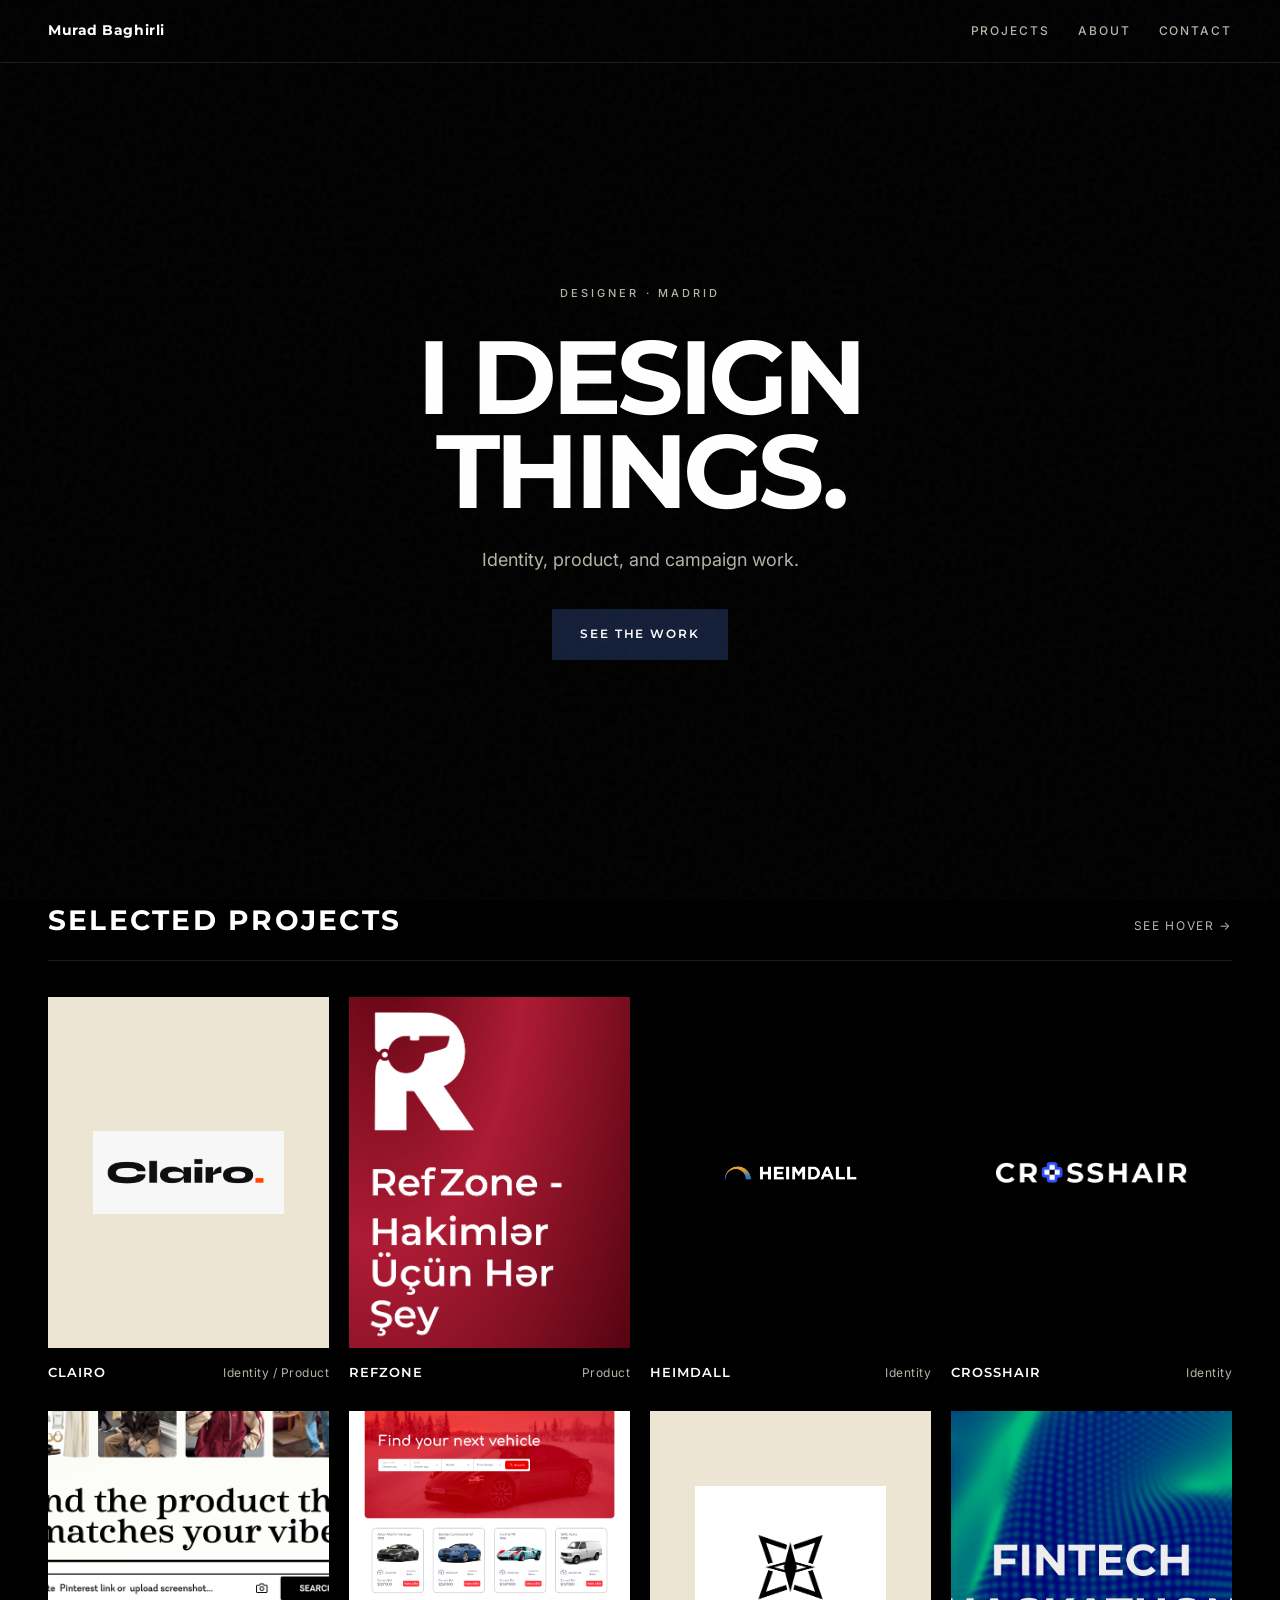
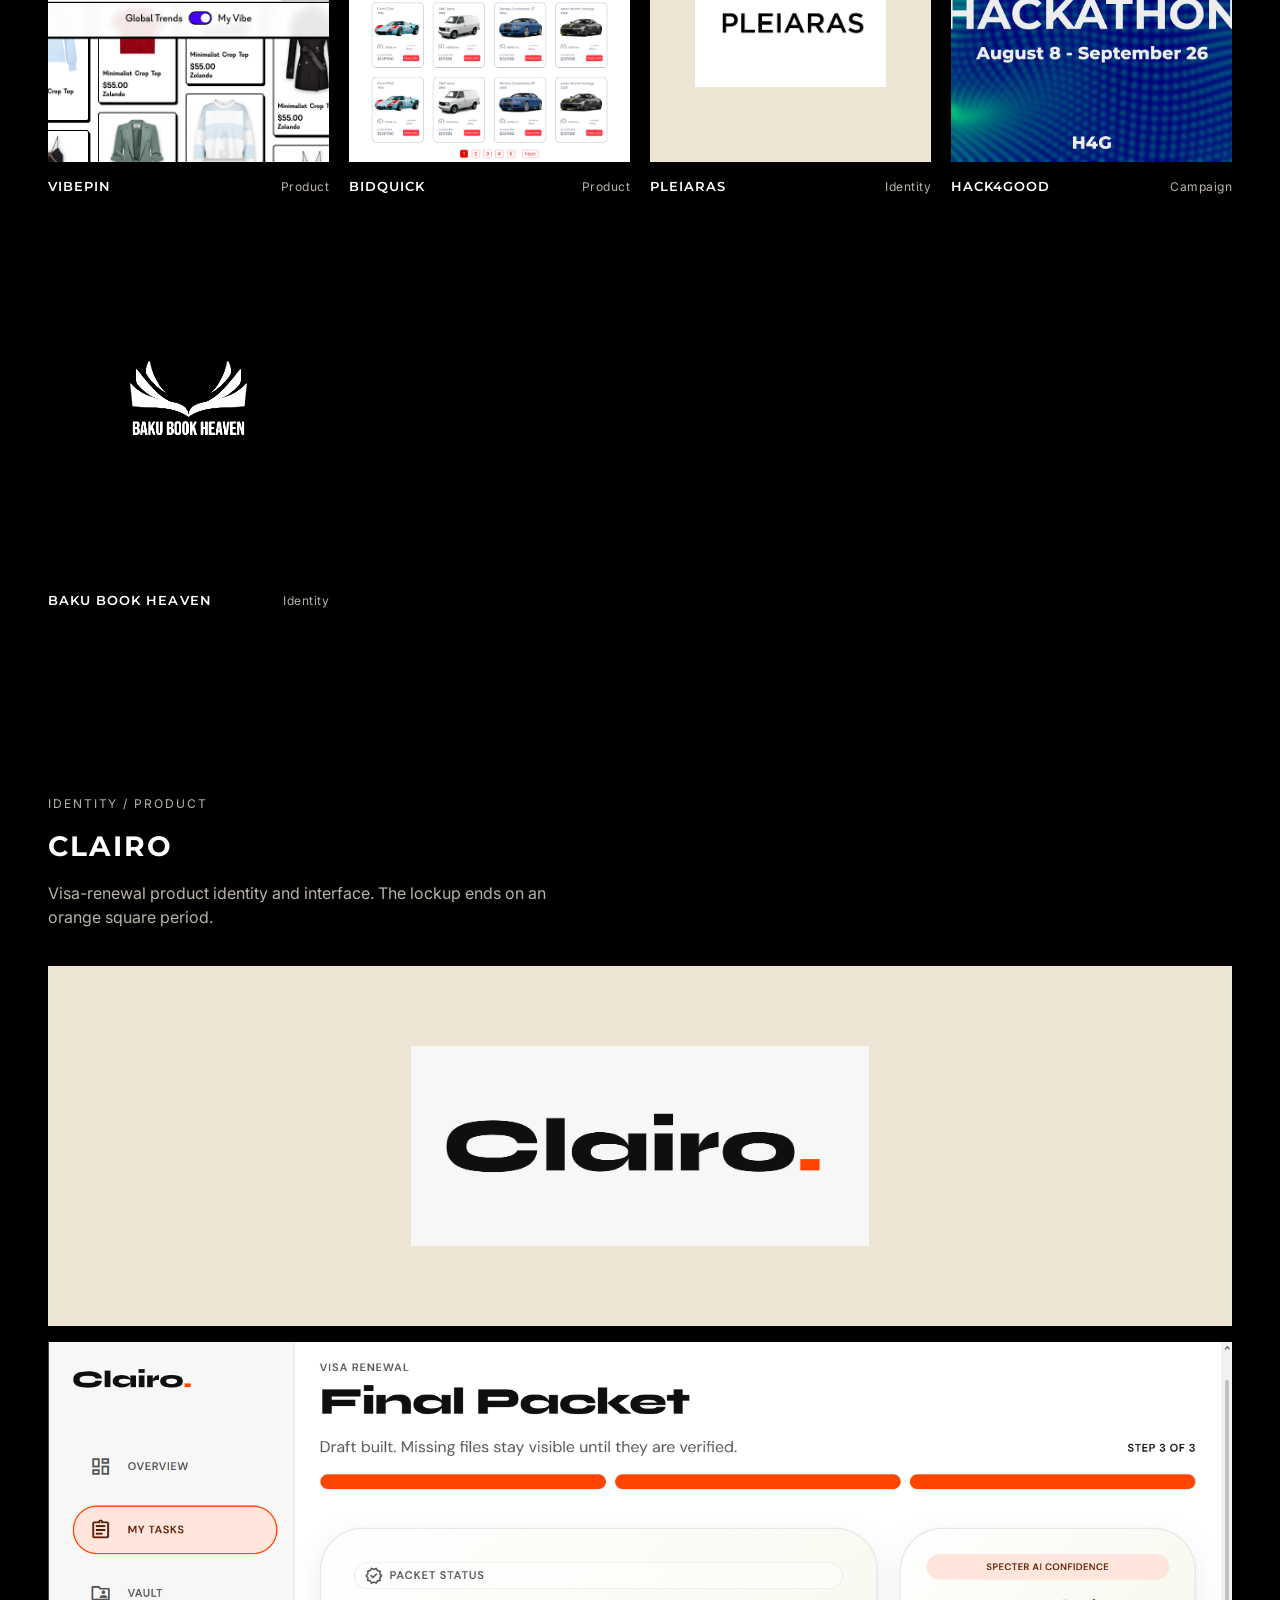
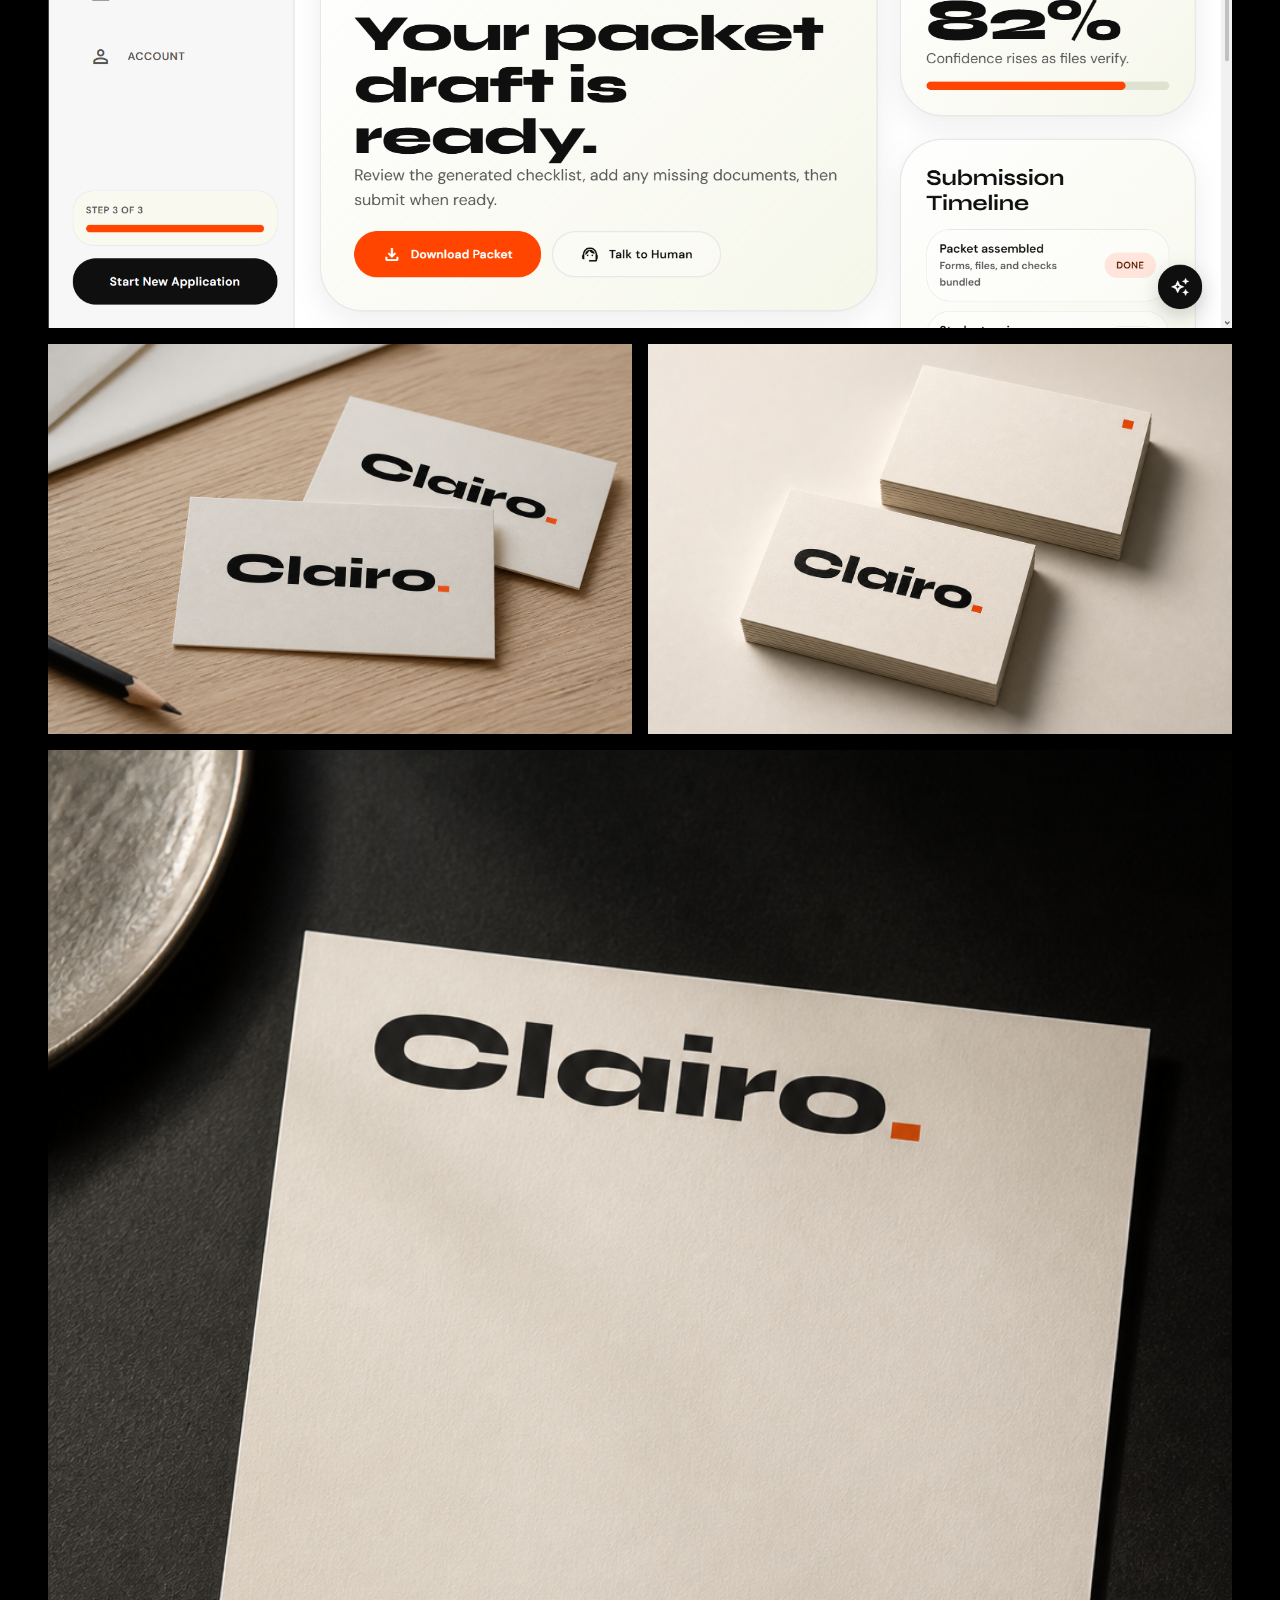
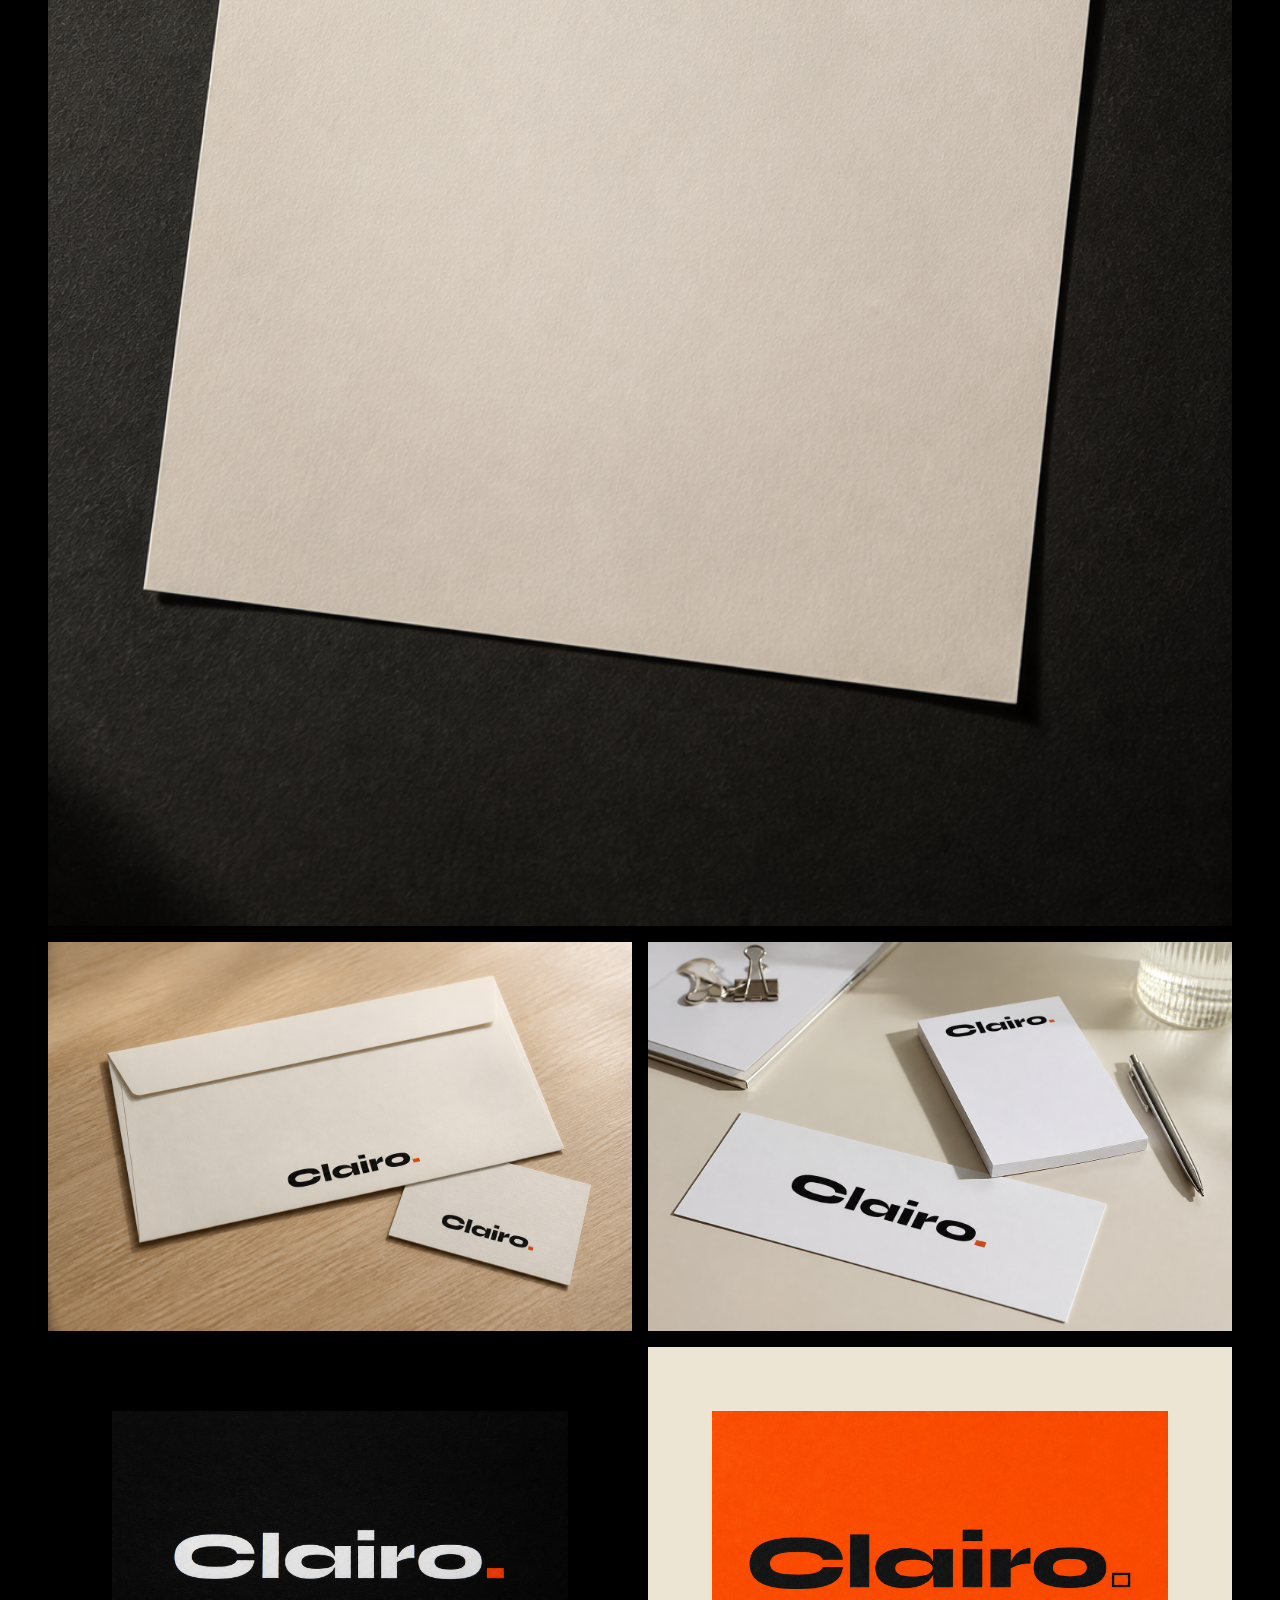
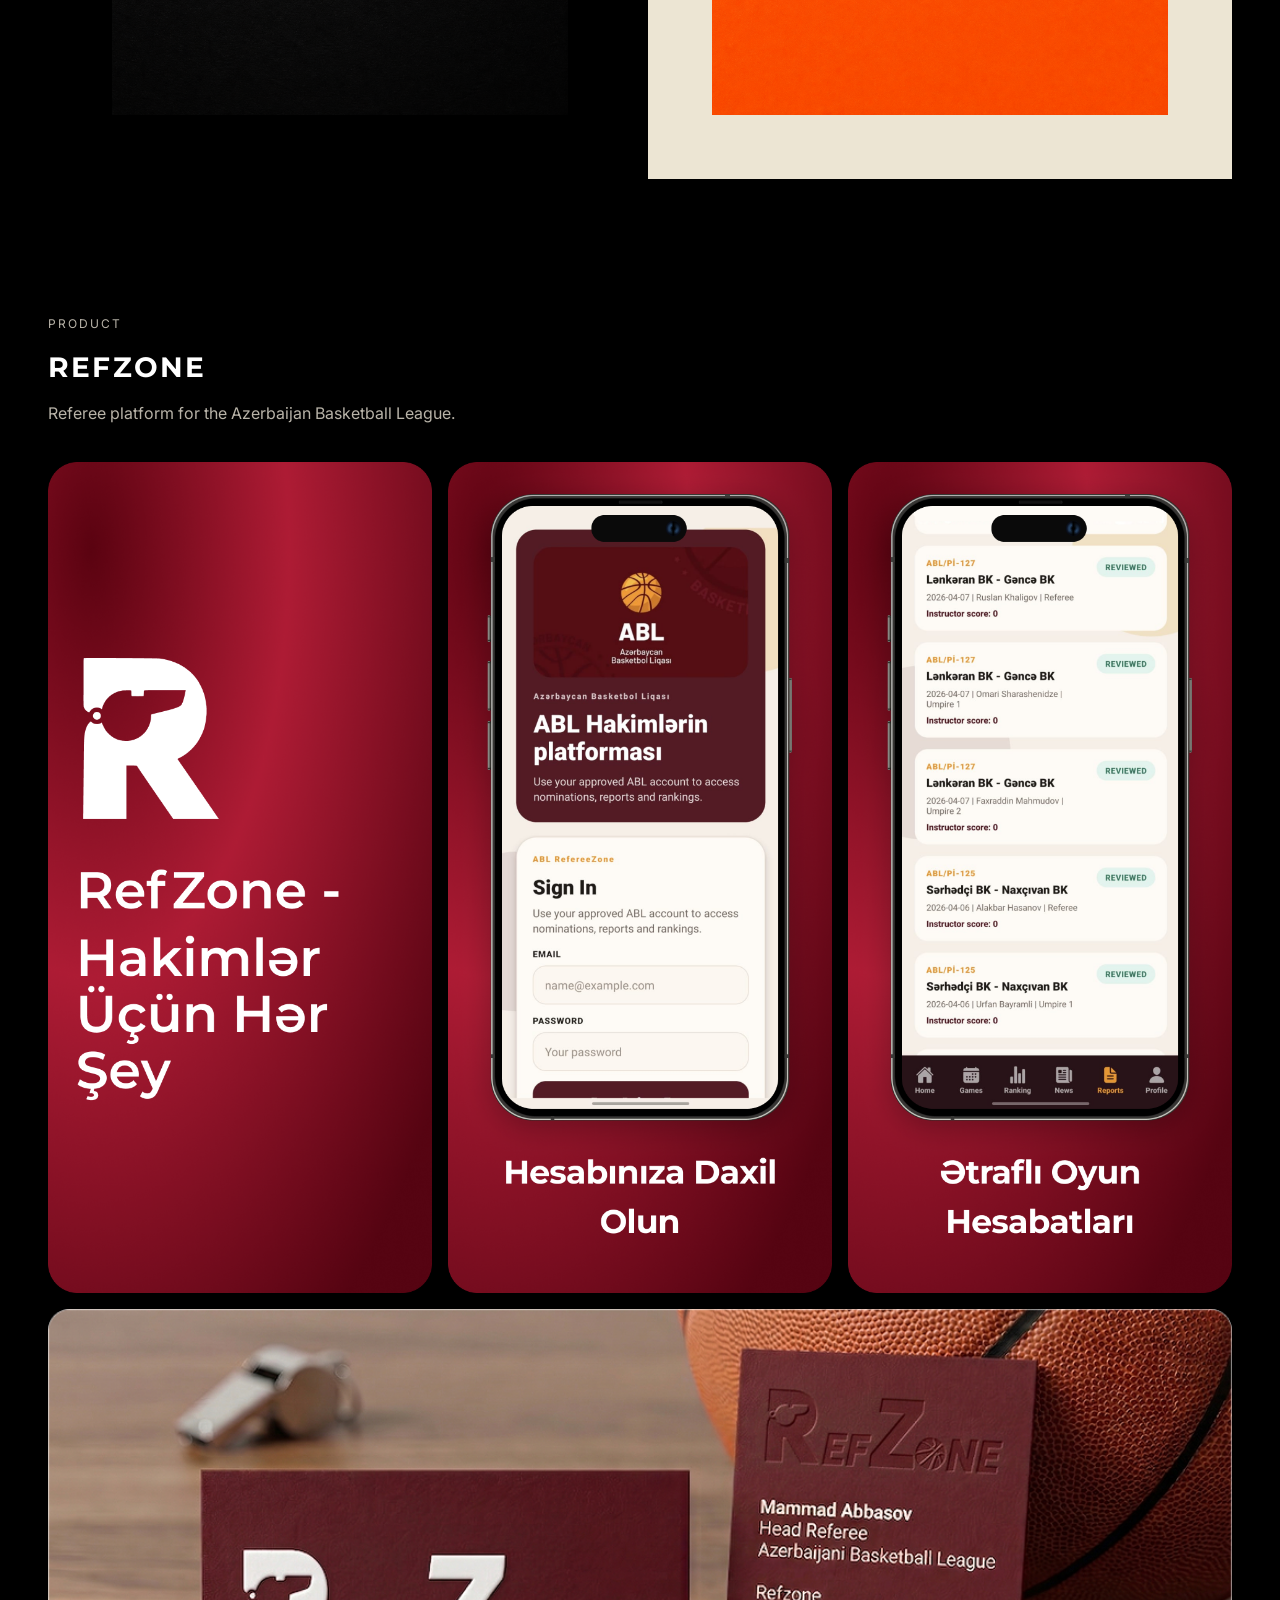
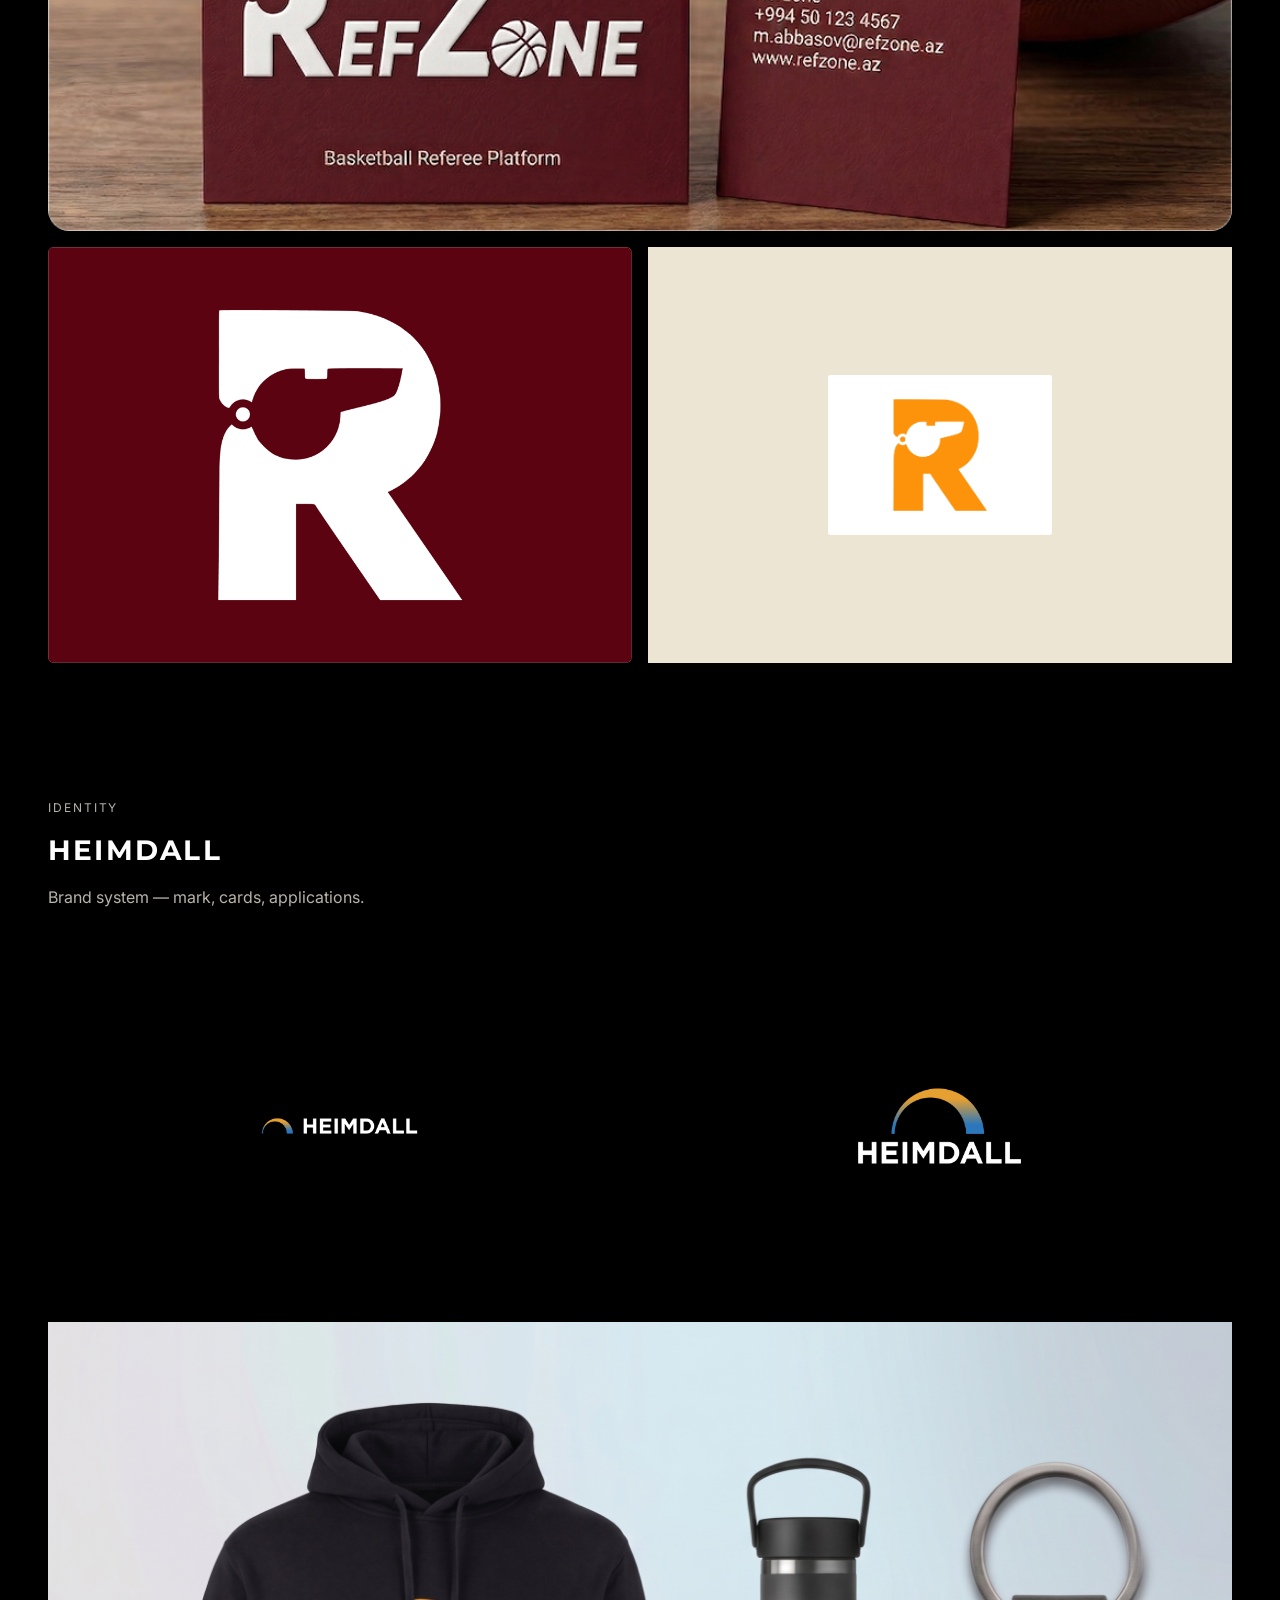
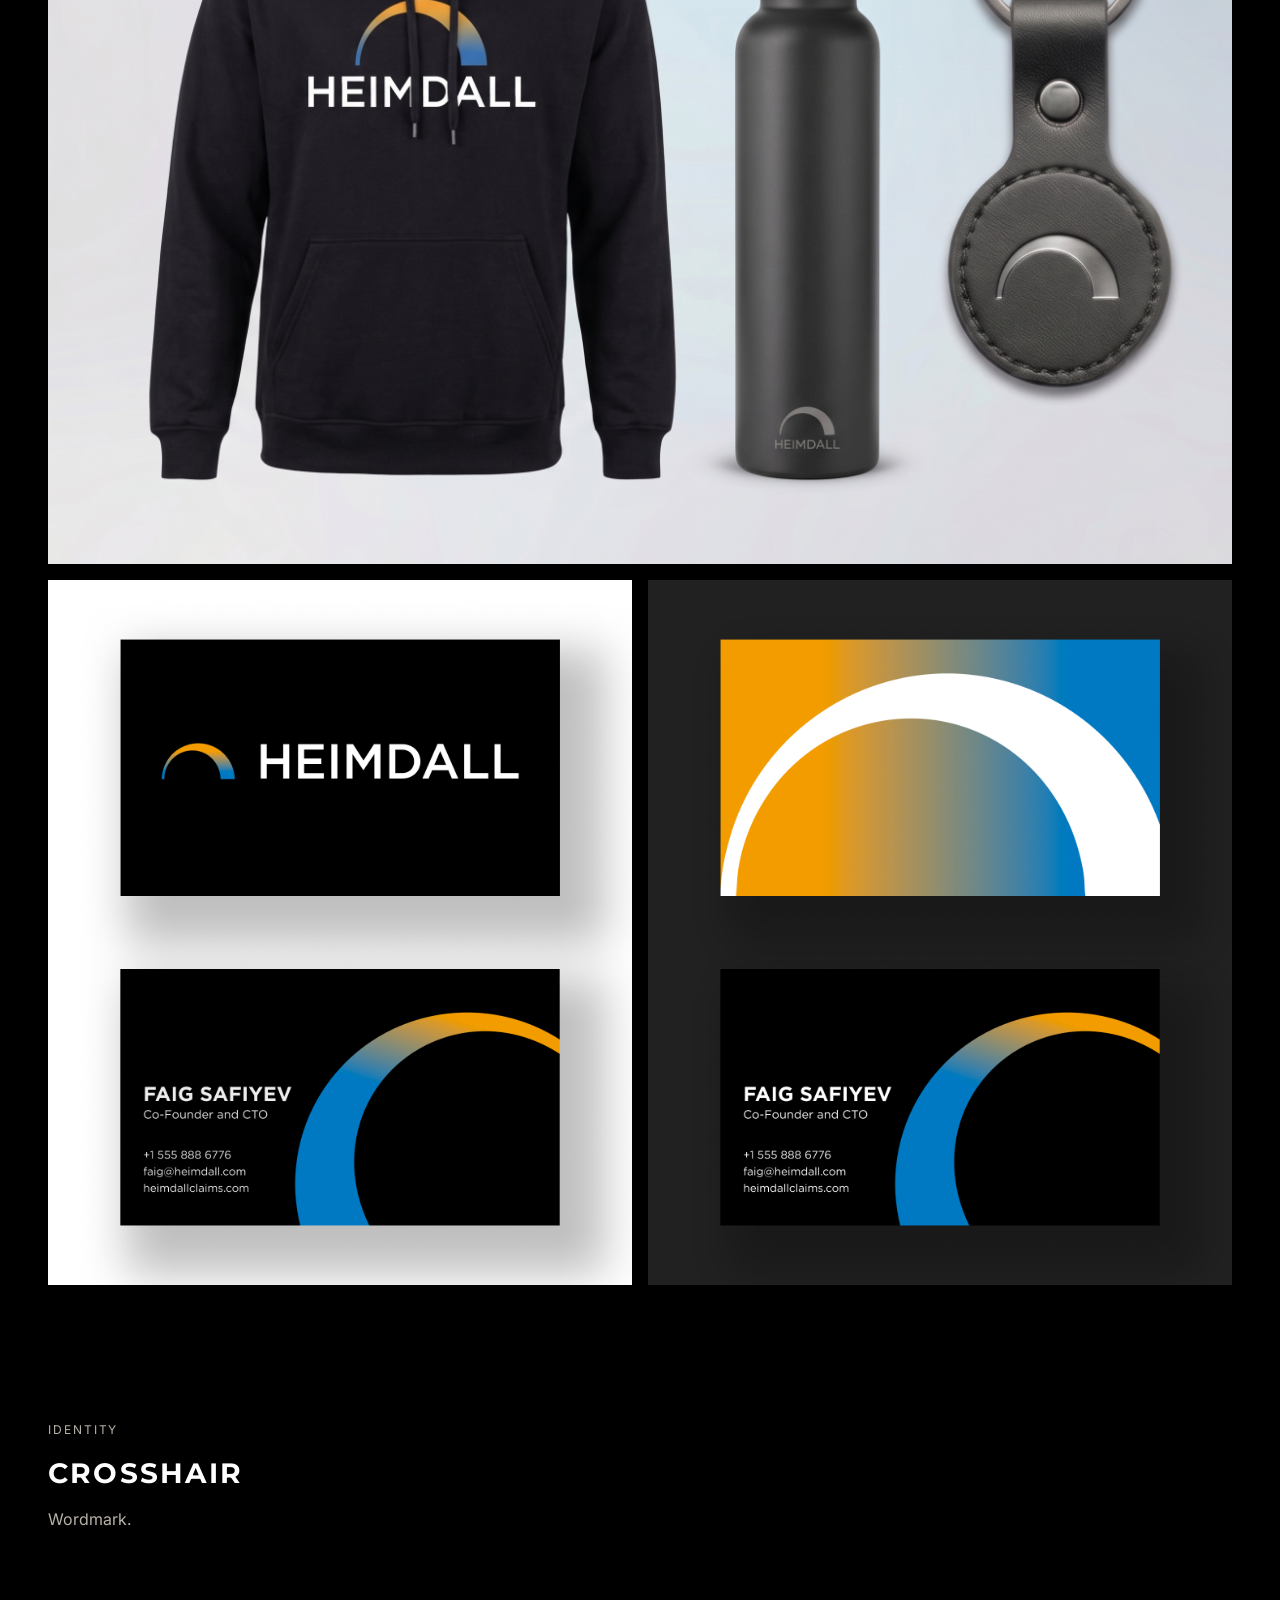
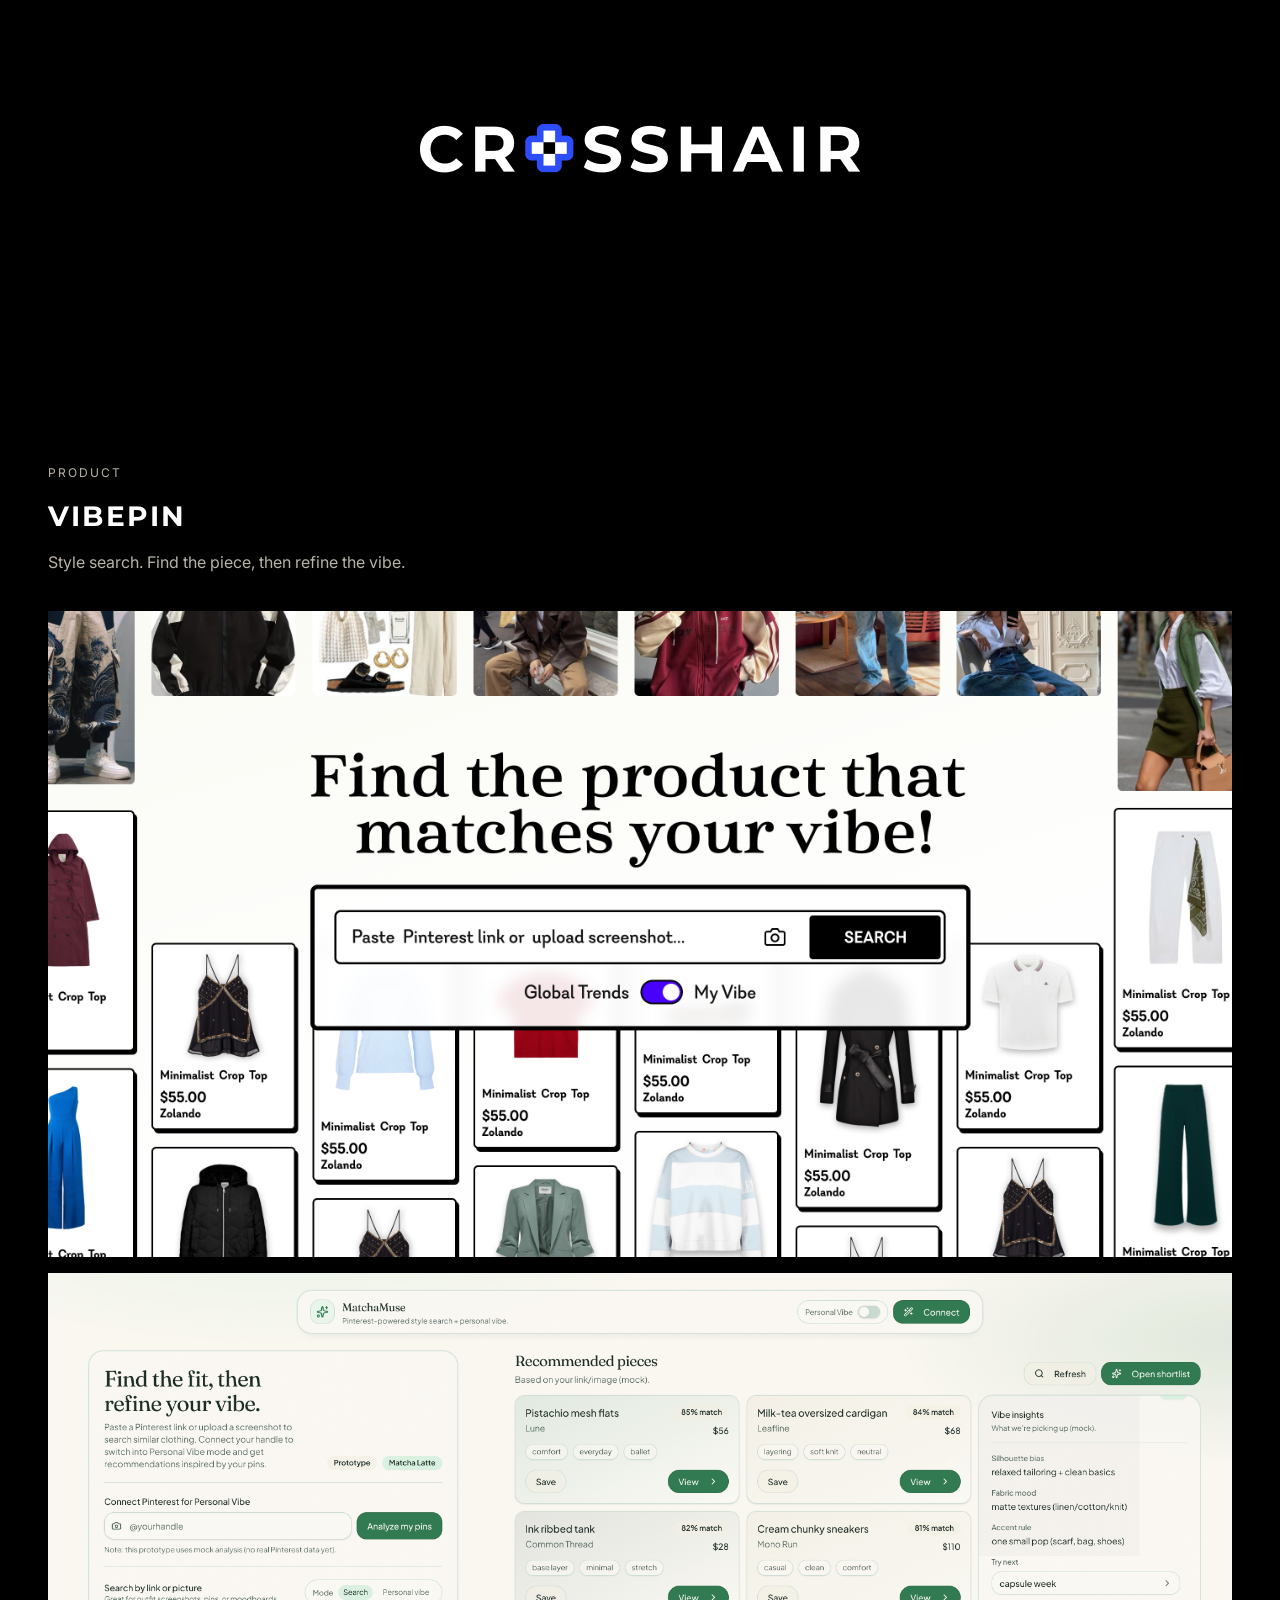
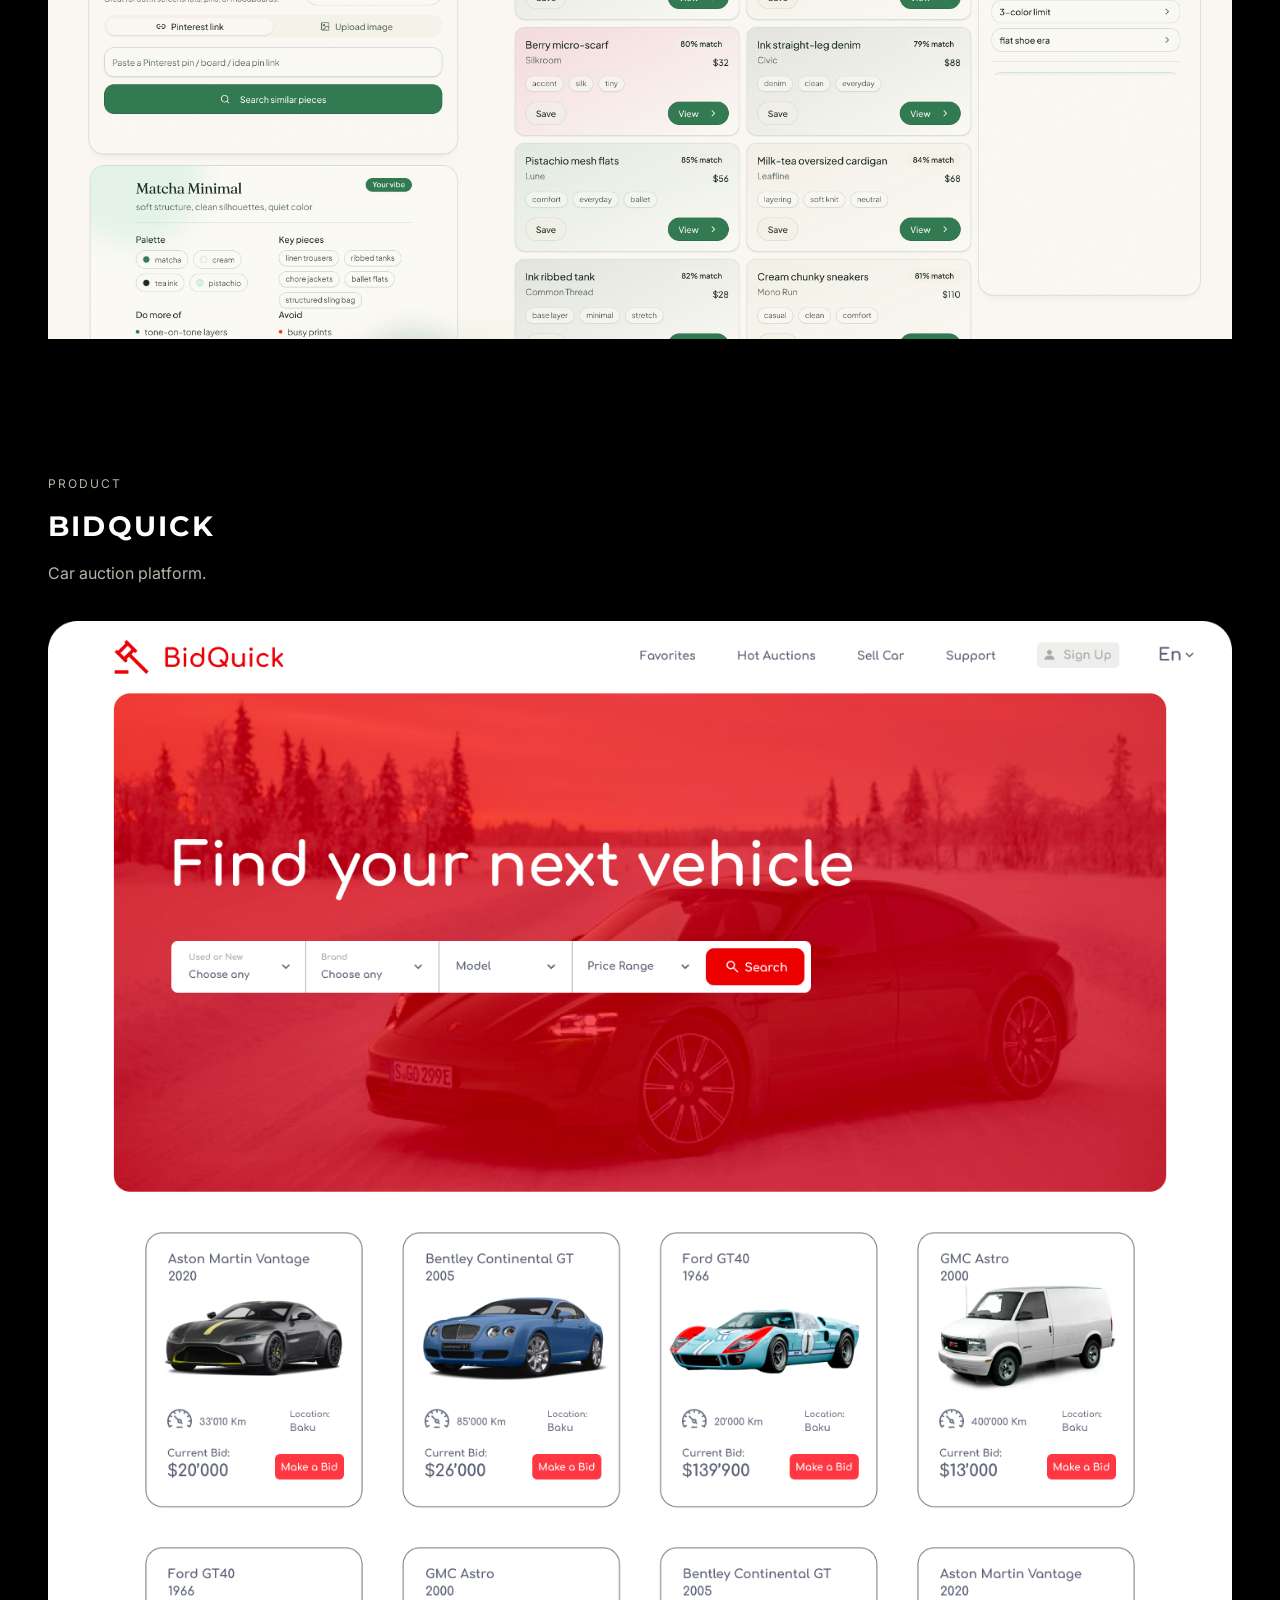
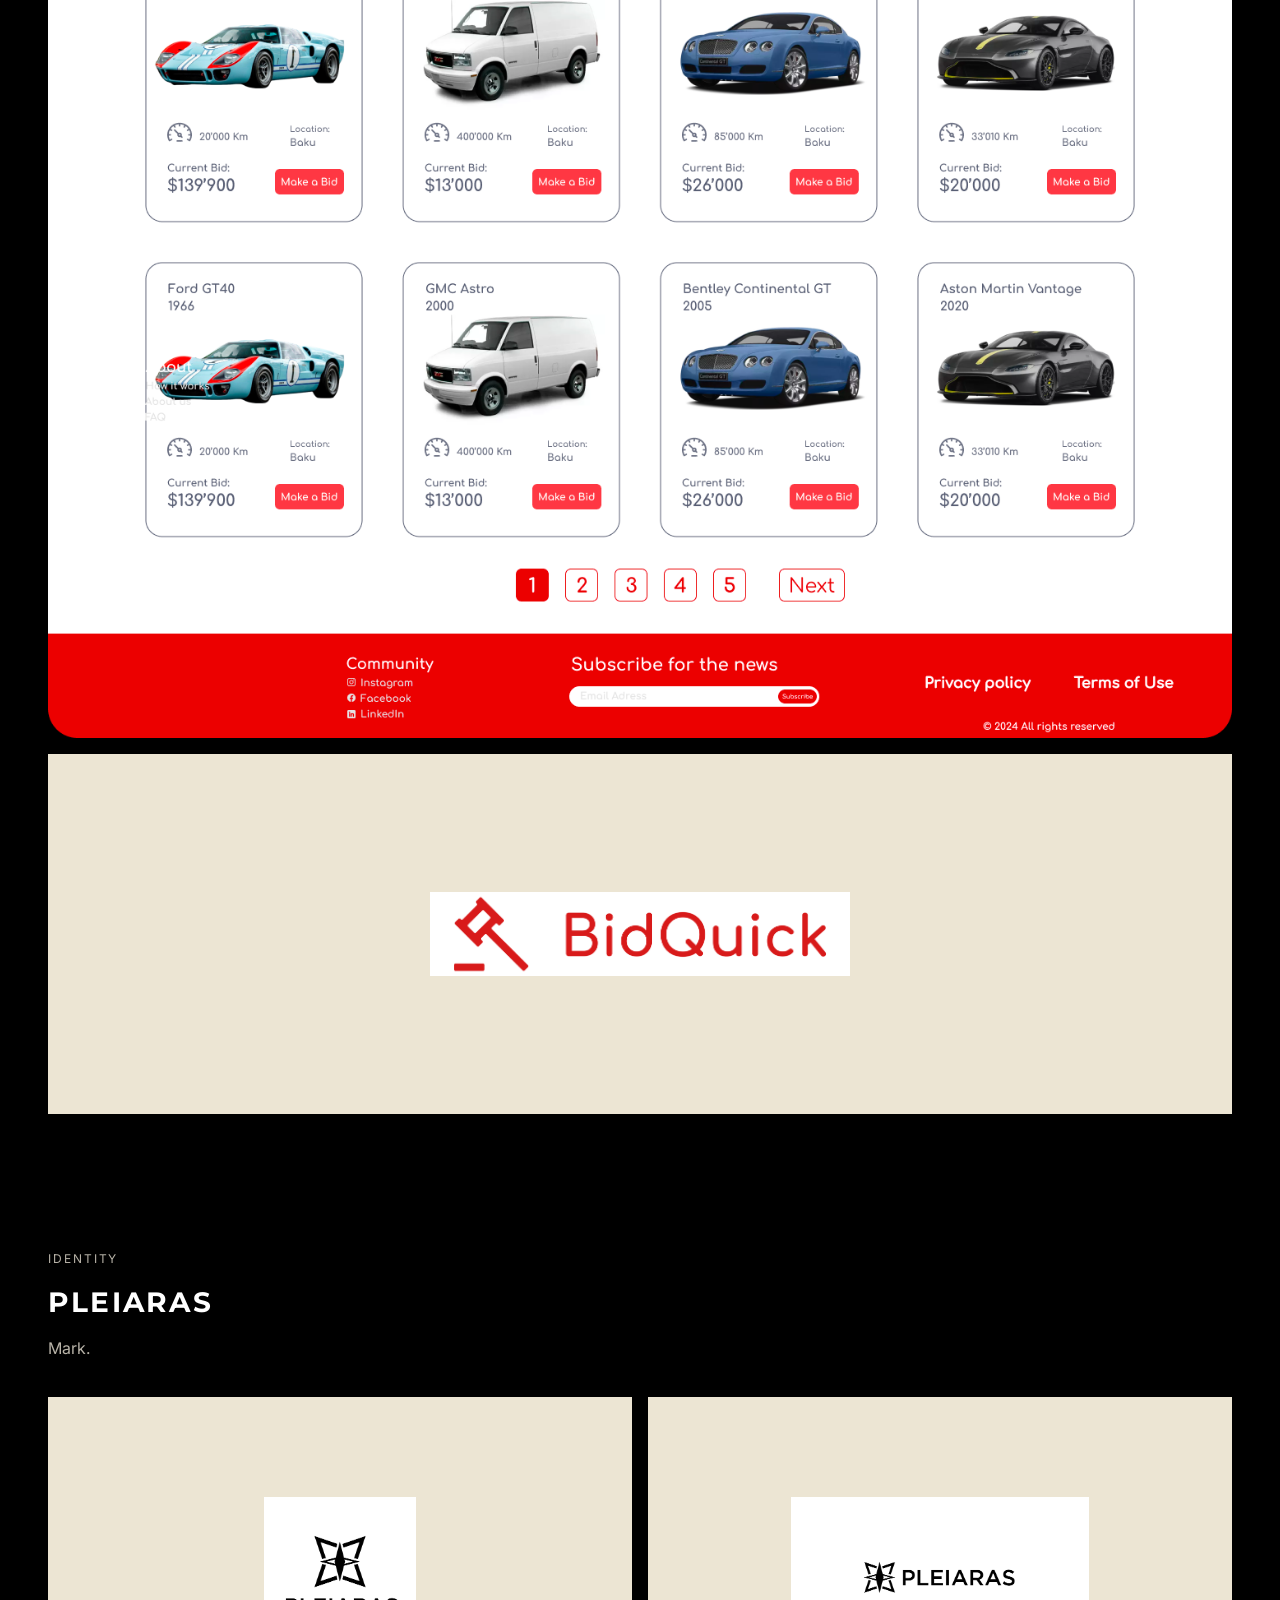
==== commit 93b21e43: "Publish Murad Baghirli's personal portfolio to room28th.com. Co-authored-by: Cursor <cursoragent@cur" ====
--- a/index.html
+++ b/index.html
@@ -3,10 +3,11 @@
   <head>
     <meta charset="utf-8" />
     <meta name="viewport" content="width=device-width, initial-scale=1" />
-    <title>Room28 — Digital Craft</title>
+    <title>Murad Baghirli — Designer, Madrid</title>
+    <meta name="author" content="Murad Baghirli" />
     <meta
       name="description"
-      content="Room28 is an independent design studio in Madrid. Identity, product, and campaign work."
+      content="Personal portfolio of Murad Baghirli, a designer in Madrid. Identity, product, and campaign work."
     />
     <link rel="preconnect" href="https://fonts.googleapis.com" />
     <link rel="preconnect" href="https://fonts.gstatic.com" crossorigin />
@@ -21,7 +22,7 @@
     <div class="grain" aria-hidden="true"></div>
 
     <header class="bar">
-      <a class="bar-name" href="#">Room28</a>
+      <a class="bar-name" href="#">Murad Baghirli</a>
       <nav class="bar-nav" aria-label="Primary">
         <a href="#work">Projects</a>
         <a href="#about">About</a>
@@ -29,16 +30,17 @@
       </nav>
     </header>
 
+    <section class="hero">
+      <p class="hero-kicker">Designer · Madrid</p>
+      <h1>
+        <span>I design</span>
+        <span>things.</span>
+      </h1>
+      <p class="lede">Identity, product, and campaign work.</p>
+      <a class="btn" href="#work">See the work</a>
+    </section>
+
     <div class="page">
-      <section class="hero">
-        <h1>Digital craft for visionary brands.</h1>
-        <p class="lede">
-          Identity, product, and campaign work from an independent studio in
-          Madrid.
-        </p>
-        <a class="btn" href="#work">Explore work</a>
-      </section>
-
       <section class="selected" id="work">
         <div class="section-head">
           <h2>Selected projects</h2>
@@ -369,13 +371,12 @@
         <div class="about-copy">
           <h2>About</h2>
           <p>
-            Room28 is an independent design practice in Madrid. We shape
-            identity systems, product interfaces, and campaign work for teams
-            who care how things look — and how they work.
+            I’m Murad Baghirli, a designer based in Madrid. I make identity
+            systems, product interfaces, and campaign work.
           </p>
           <p>
-            The studio takes its name from a room number: a closed door, a
-            clear brief, and the craft that happens inside.
+            This site is my personal portfolio — a selection of projects I
+            designed and built.
           </p>
         </div>
         <div class="about-art" aria-hidden="true">
@@ -392,16 +393,16 @@
             <rect x="192" y="252" width="112" height="108" stroke="#ECE5D3" stroke-opacity="0.4" />
             <rect x="320" y="252" width="112" height="108" fill="#131E37" />
             <text
-              x="248"
+              x="216"
               y="122"
               fill="#ECE5D3"
               fill-opacity="0.92"
               font-family="Montserrat, sans-serif"
-              font-size="72"
+              font-size="56"
               font-weight="700"
-              letter-spacing="4"
+              letter-spacing="6"
             >
-              28
+              MB
             </text>
           </svg>
         </div>
@@ -410,7 +411,7 @@
       <section class="contact" id="contact">
         <div class="contact-intro">
           <h2>Contact</h2>
-          <p>New projects, collaborations, or a note — send it through.</p>
+          <p>If you want to work together, write to Murad directly.</p>
         </div>
         <form class="form" id="contact-form">
           <label>
@@ -430,11 +431,14 @@
       </section>
 
       <footer class="foot">
-        <nav class="foot-nav" aria-label="Footer">
-          <a href="#work">Projects</a>
-          <a href="#about">About</a>
-          <a href="#contact">Contact</a>
-        </nav>
+        <div>
+          <p class="foot-name">Murad Baghirli</p>
+          <nav class="foot-nav" aria-label="Footer">
+            <a href="#work">Projects</a>
+            <a href="#about">About</a>
+            <a href="#contact">Contact</a>
+          </nav>
+        </div>
         <p class="links">
           <a href="mailto:muradbagirli2007@gmail.com">Email</a>
           <a href="https://www.linkedin.com/in/murad-baghirli-35454a1b4" target="_blank" rel="noreferrer">LinkedIn</a>
@@ -487,7 +491,7 @@
         const name = form.name.value.trim();
         const email = form.email.value.trim();
         const message = form.message.value.trim();
-        const subject = encodeURIComponent(`Room28 — ${name}`);
+        const subject = encodeURIComponent(`Murad Baghirli — ${name}`);
         const body = encodeURIComponent(`${message}\n\n— ${name}\n${email}`);
         window.location.href = `mailto:muradbagirli2007@gmail.com?subject=${subject}&body=${body}`;
       });
--- a/styles.css
+++ b/styles.css
@@ -73,6 +73,7 @@
   display: flex;
   justify-content: space-between;
   align-items: center;
+  gap: 16px;
   padding: 20px 48px;
   background: #000000;
   border-bottom: 1px solid var(--line);
@@ -80,10 +81,9 @@
 
 .bar-name {
   font-family: Montserrat, sans-serif;
-  font-size: 15px;
+  font-size: 14px;
   font-weight: 700;
-  letter-spacing: 0.16em;
-  text-transform: uppercase;
+  letter-spacing: 0.04em;
 }
 
 .bar-nav {
@@ -111,24 +111,52 @@
 }
 
 .hero {
-  padding: 120px 0 140px;
-  max-width: 18em;
-}
-
-h1 {
+  position: relative;
+  isolation: isolate;
+  min-height: calc(100svh - 64px);
+  display: flex;
+  flex-direction: column;
+  align-items: center;
+  justify-content: center;
+  text-align: center;
+  padding: 80px 24px 96px;
+  overflow: hidden;
+}
+
+.hero::before {
+  content: none;
+}
+
+.hero-kicker {
+  margin-bottom: 28px;
+  color: var(--muted);
+  font-size: 11px;
+  font-weight: 500;
+  letter-spacing: 0.28em;
+  text-transform: uppercase;
+}
+
+.hero h1 {
+  display: flex;
+  flex-direction: column;
+  align-items: center;
   font-family: Montserrat, sans-serif;
-  font-size: clamp(40px, 7.2vw, 92px);
+  font-size: clamp(40px, 8.4vw, 104px);
   font-weight: 700;
-  letter-spacing: -0.035em;
-  line-height: 0.95;
-  text-transform: uppercase;
+  letter-spacing: -0.045em;
+  line-height: 0.9;
+  text-transform: uppercase;
+}
+
+.hero h1 span {
+  display: block;
 }
 
 .lede {
-  margin: 28px 0 40px;
+  margin: 28px auto 36px;
   max-width: 28em;
   color: var(--muted);
-  font-size: clamp(16px, 1.6vw, 19px);
+  font-size: clamp(15px, 1.5vw, 18px);
   line-height: 1.55;
 }
 
@@ -462,6 +490,15 @@
   color: var(--muted);
 }
 
+.foot-name {
+  color: var(--fg);
+  font-family: Montserrat, sans-serif;
+  font-size: 14px;
+  font-weight: 700;
+  letter-spacing: 0.04em;
+  margin-bottom: 14px;
+}
+
 .foot-nav,
 .links {
   display: flex;
@@ -530,7 +567,21 @@
 
 @media (max-width: 760px) {
   .bar {
-    padding: 16px 20px;
+    flex-wrap: wrap;
+    padding: 14px 16px 12px;
+    gap: 10px;
+  }
+
+  .bar-name {
+    font-size: 13px;
+  }
+
+  .bar-nav {
+    width: 100%;
+    justify-content: flex-start;
+    gap: 20px;
+    font-size: 11px;
+    letter-spacing: 0.12em;
   }
 
   .page {
@@ -538,8 +589,8 @@
   }
 
   .hero {
-    padding: 72px 0 88px;
-    max-width: none;
+    min-height: 0;
+    padding: 88px 0 96px;
   }
 
   .cards {
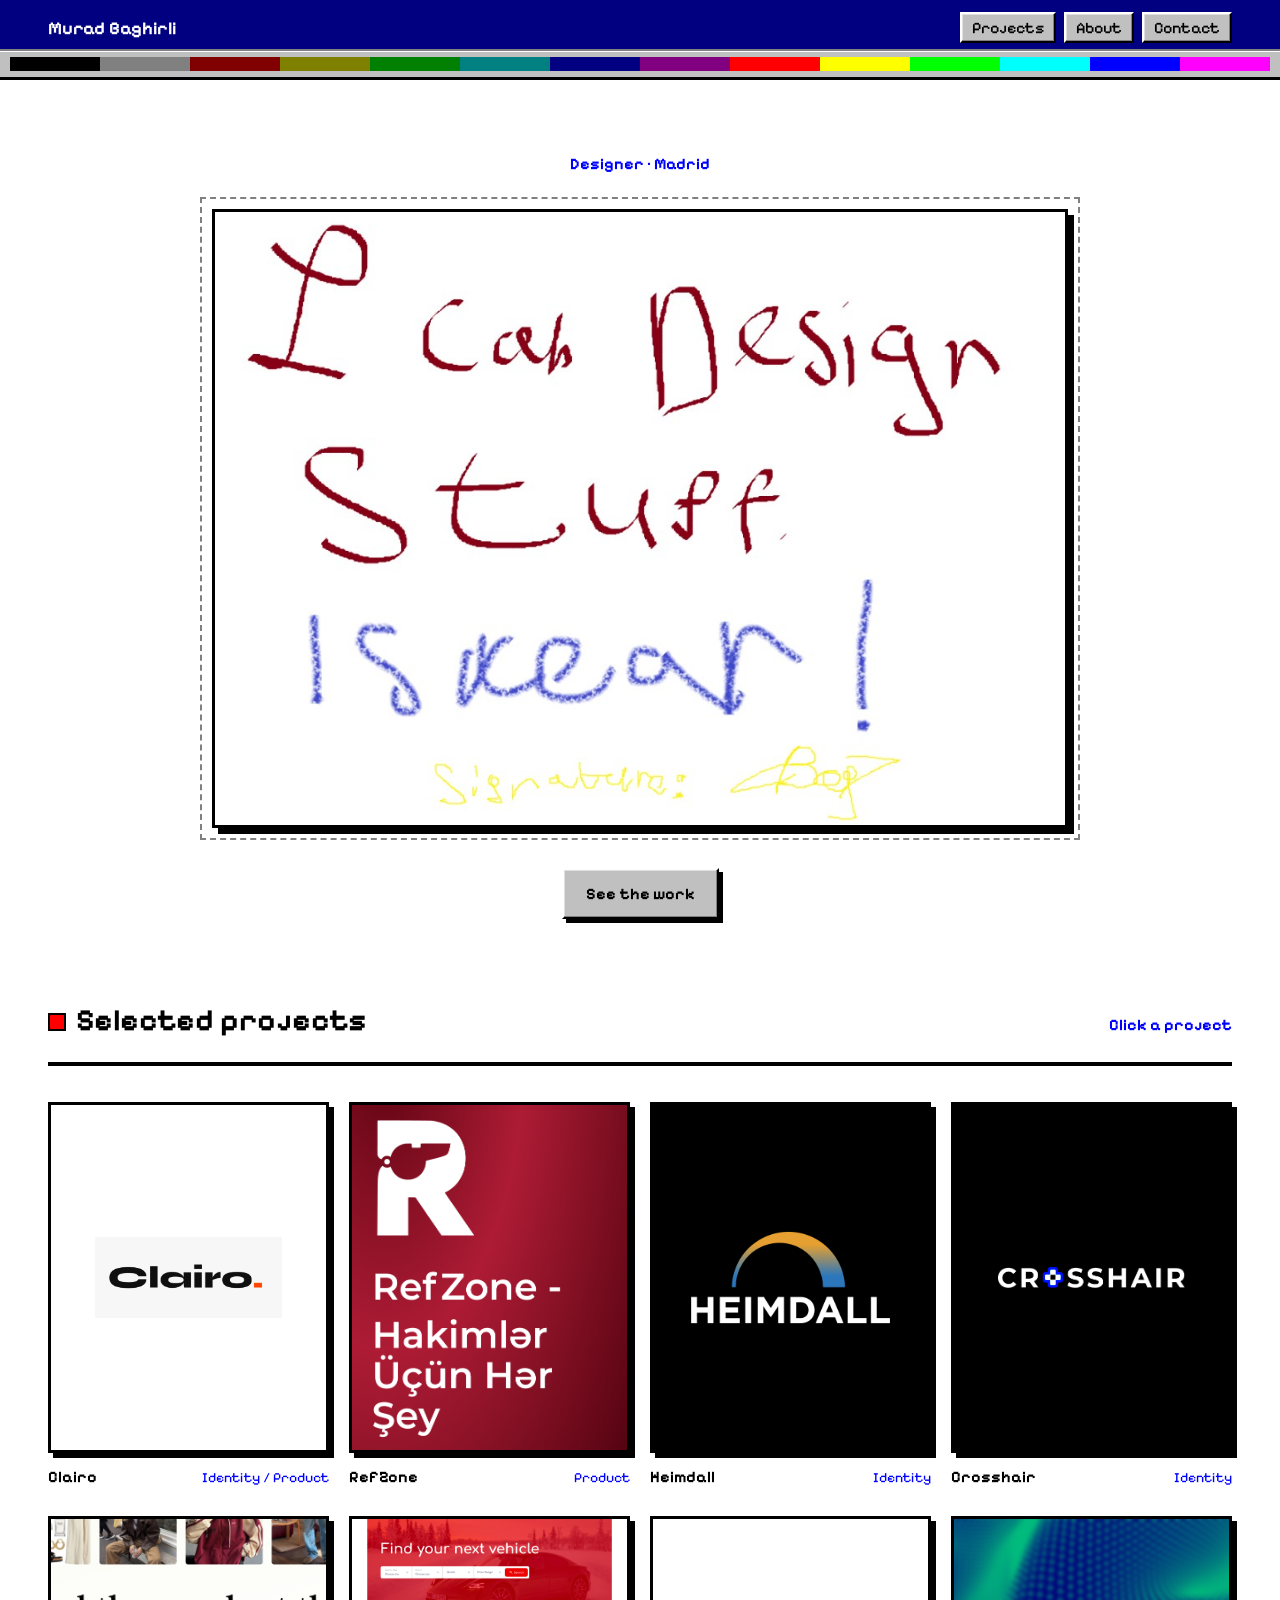
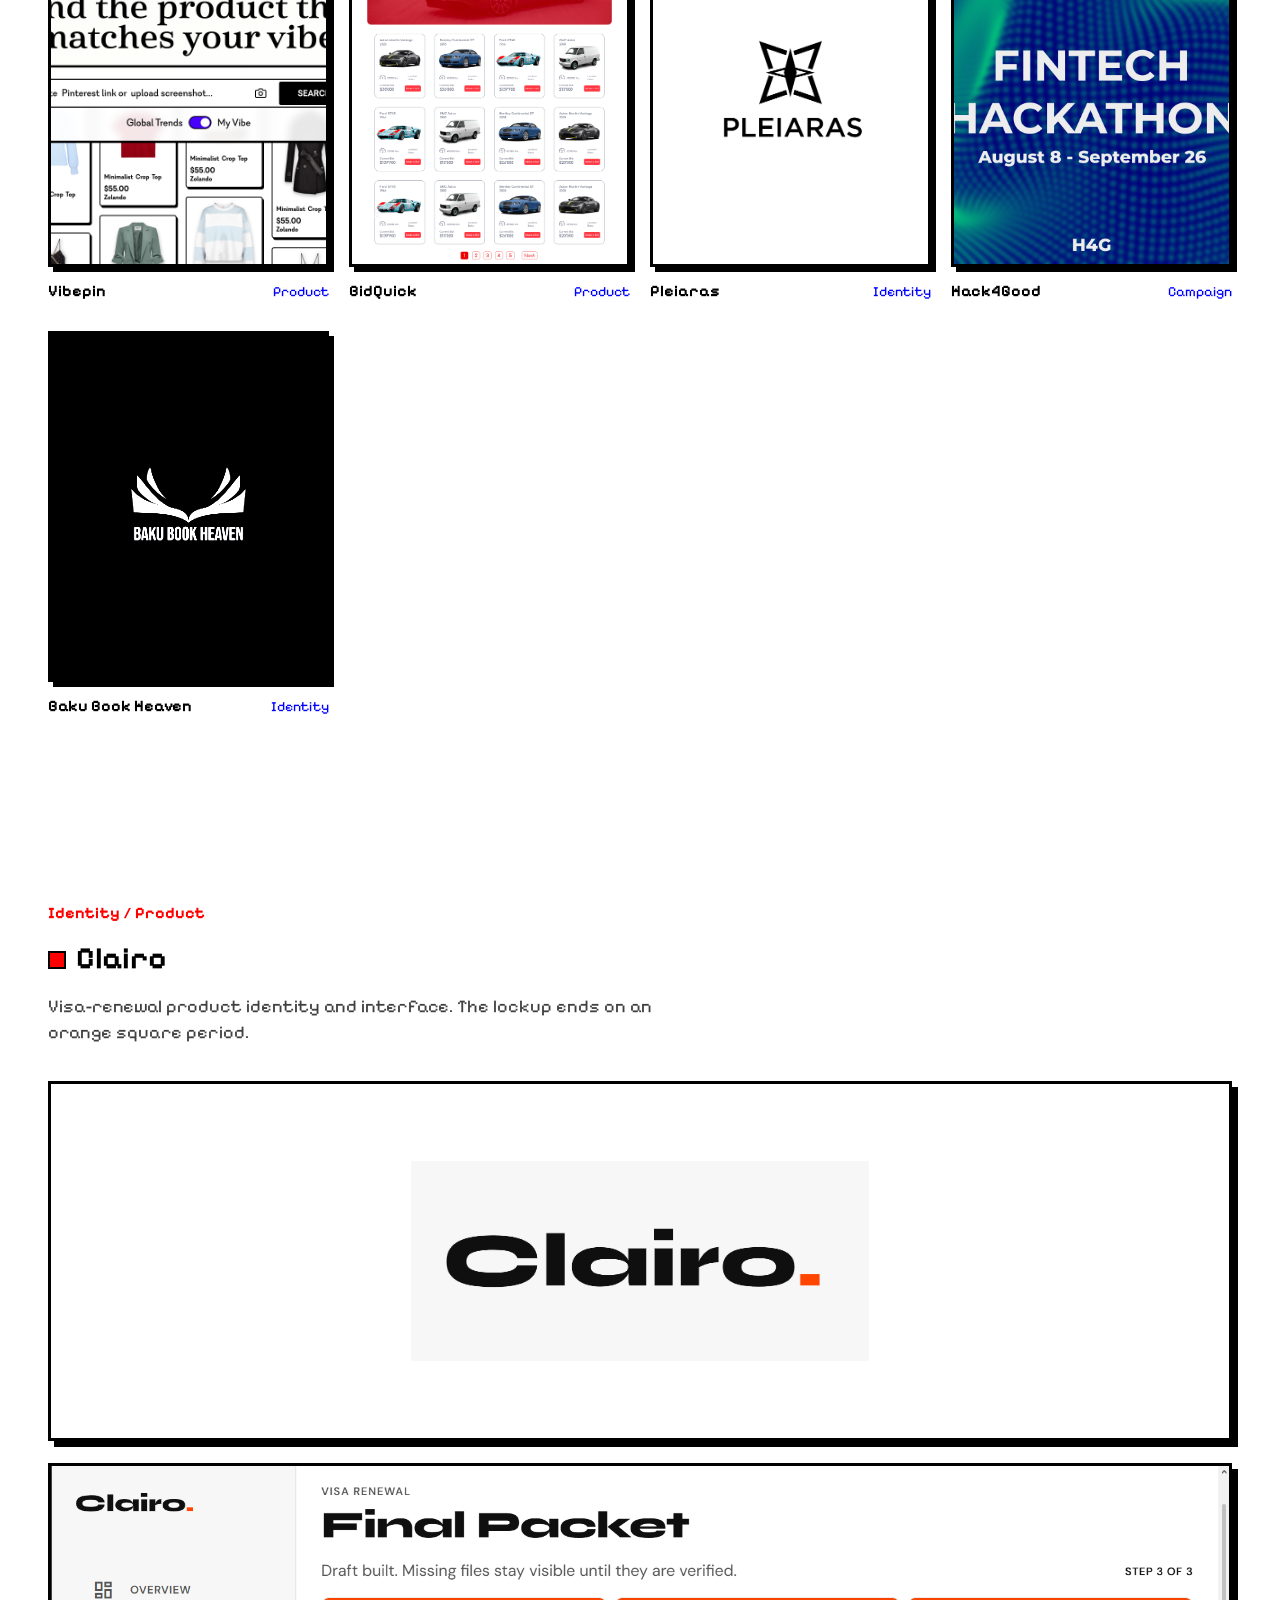
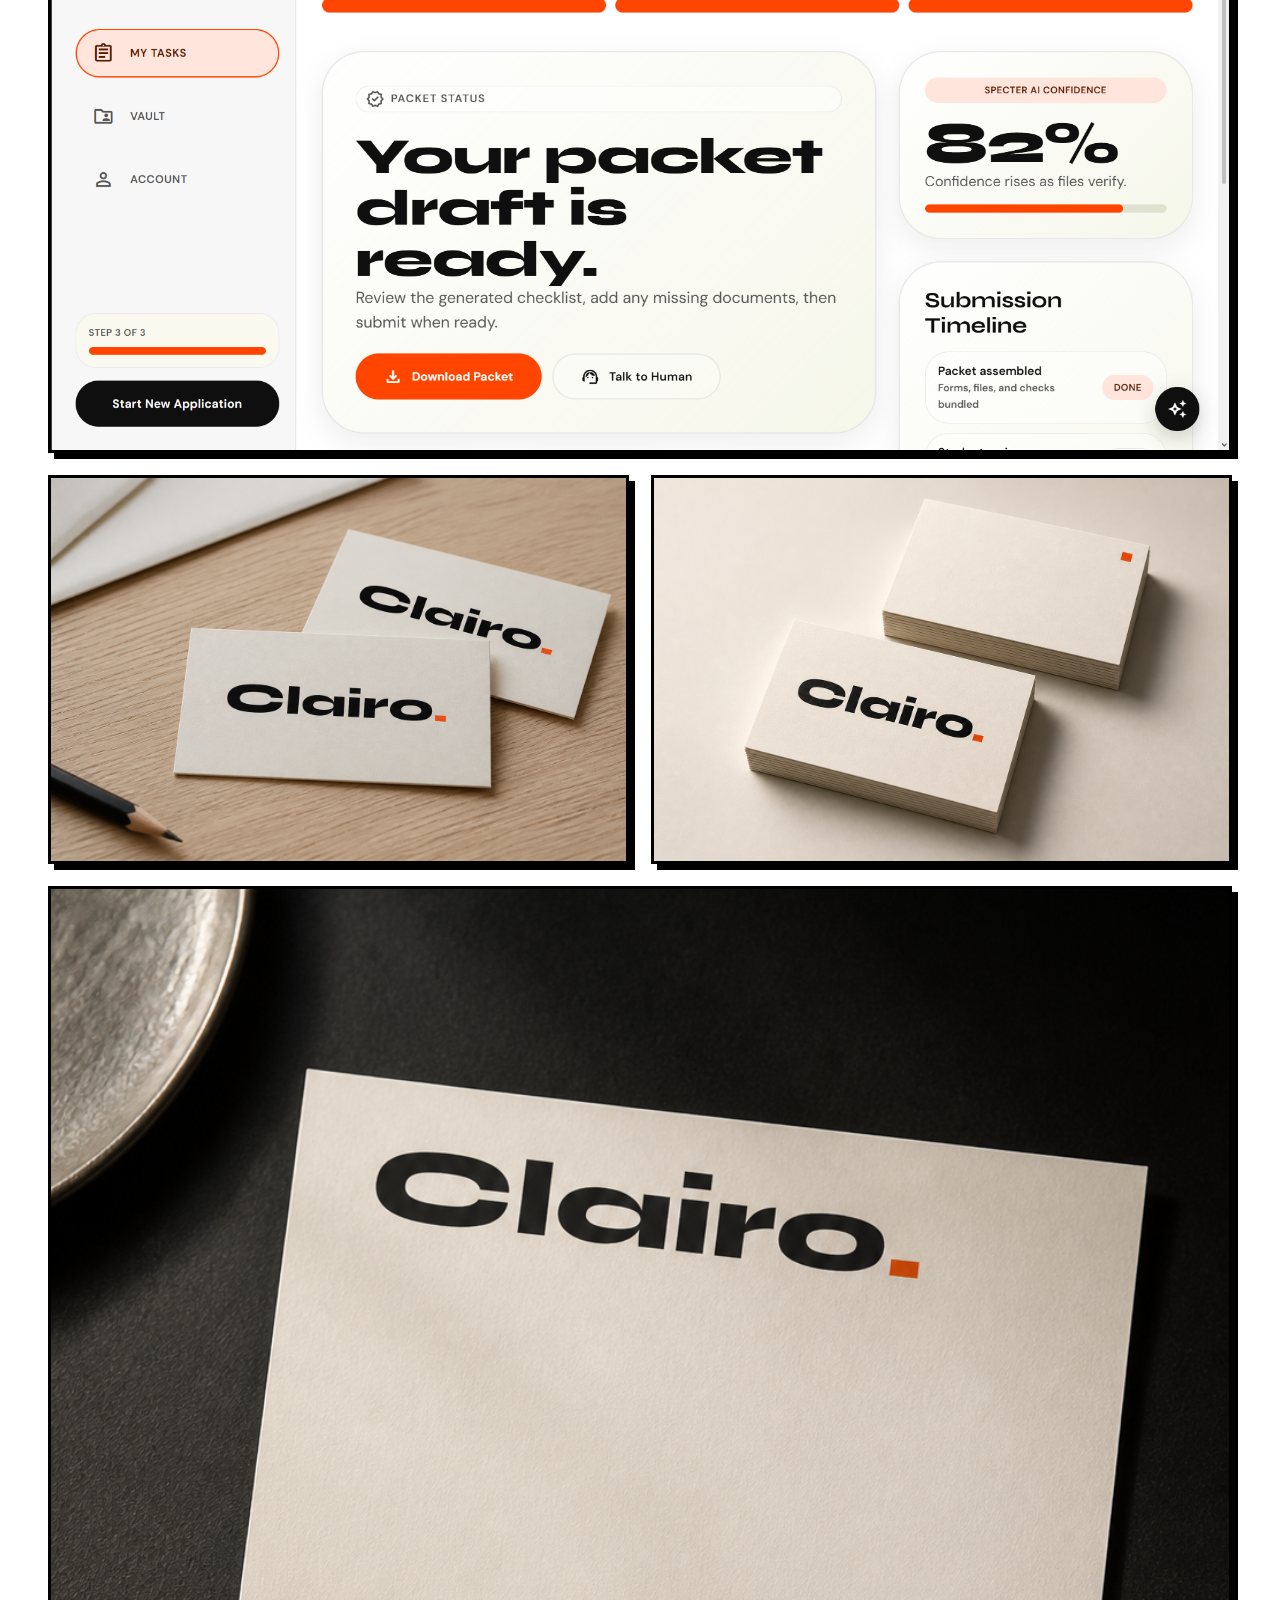
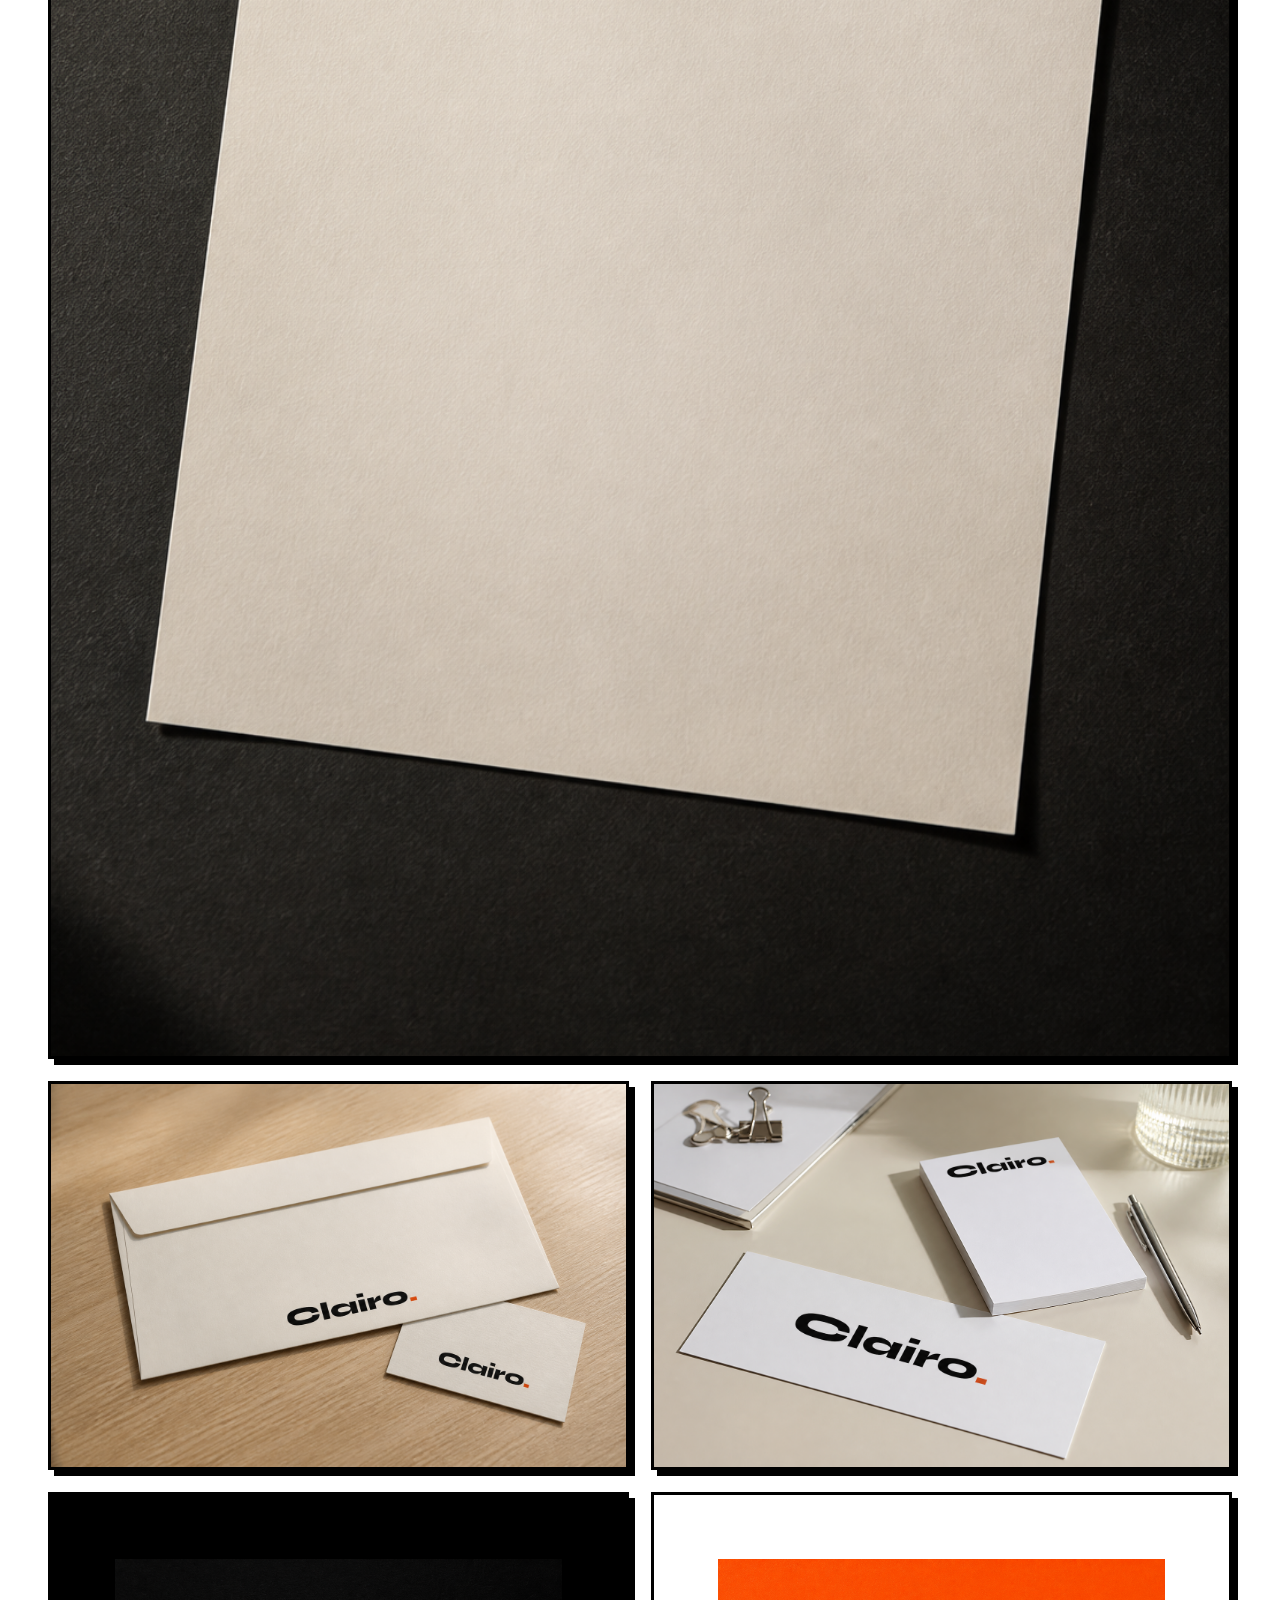
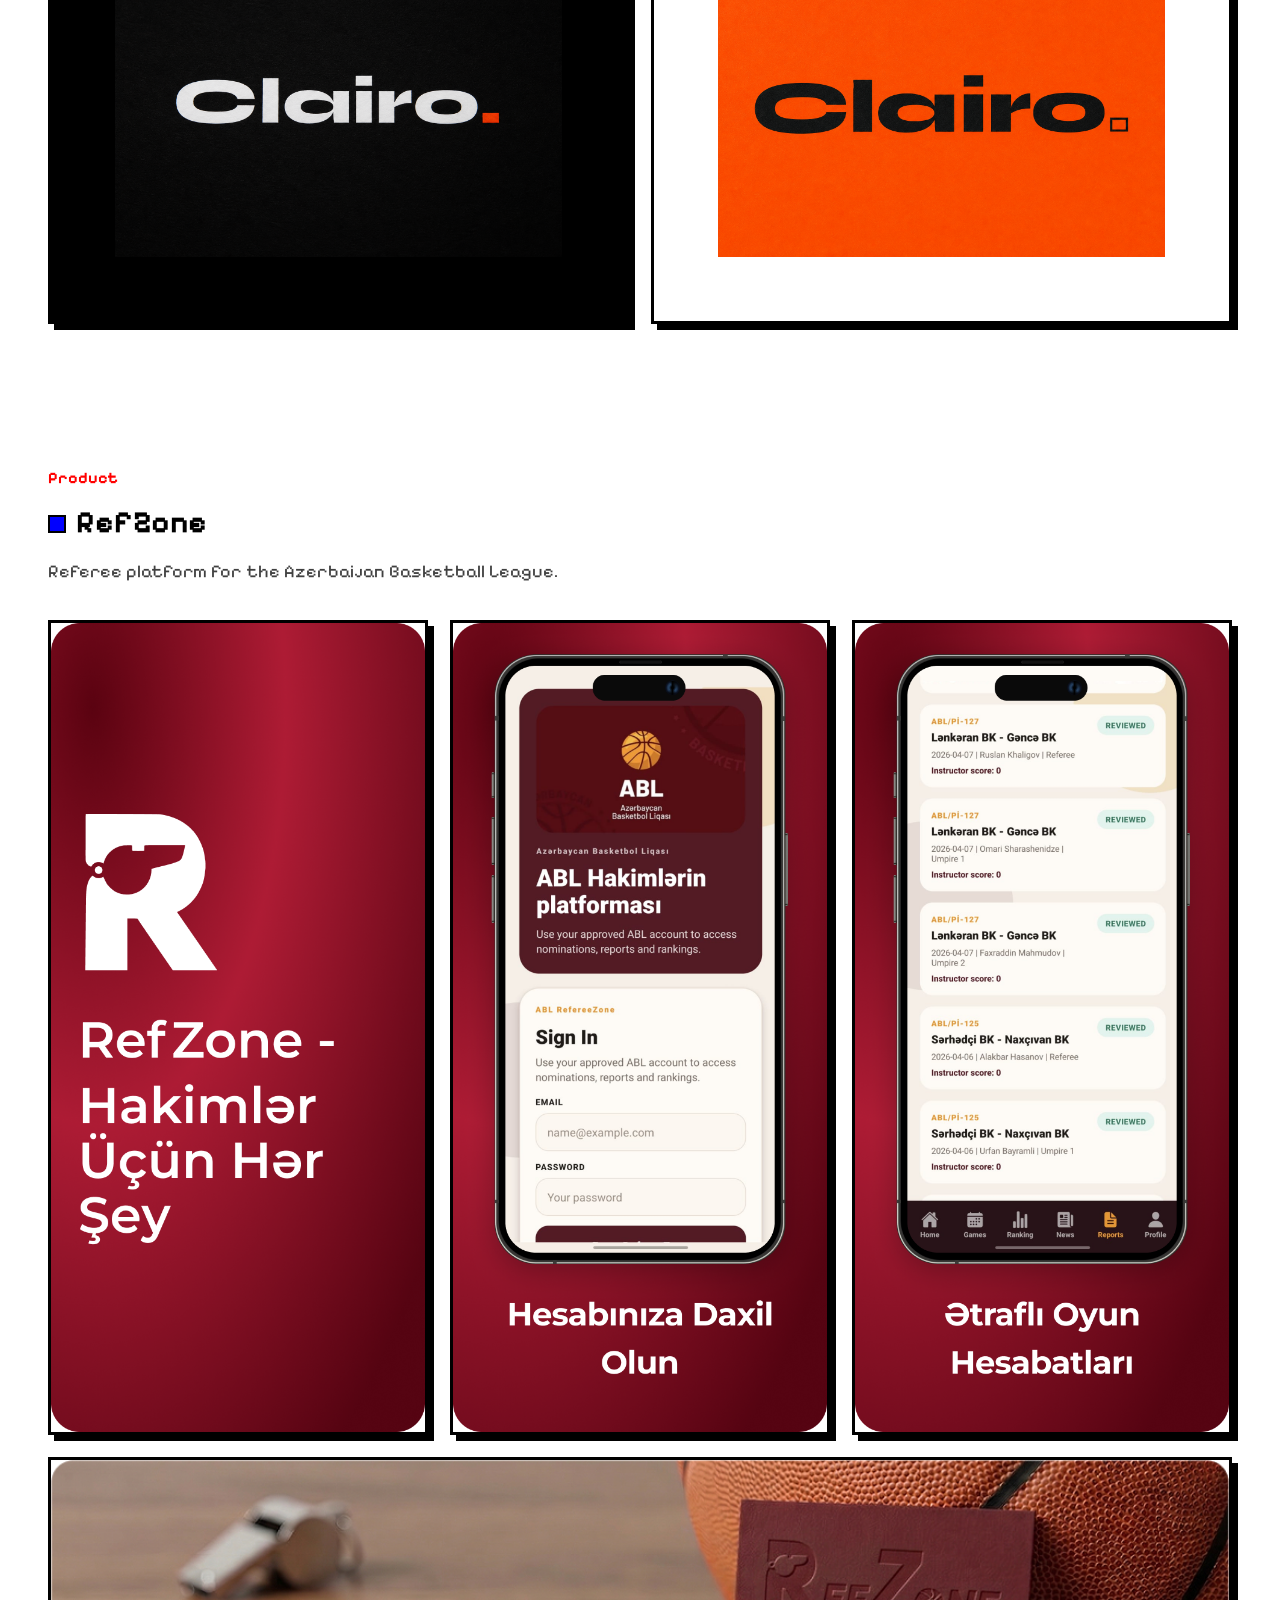
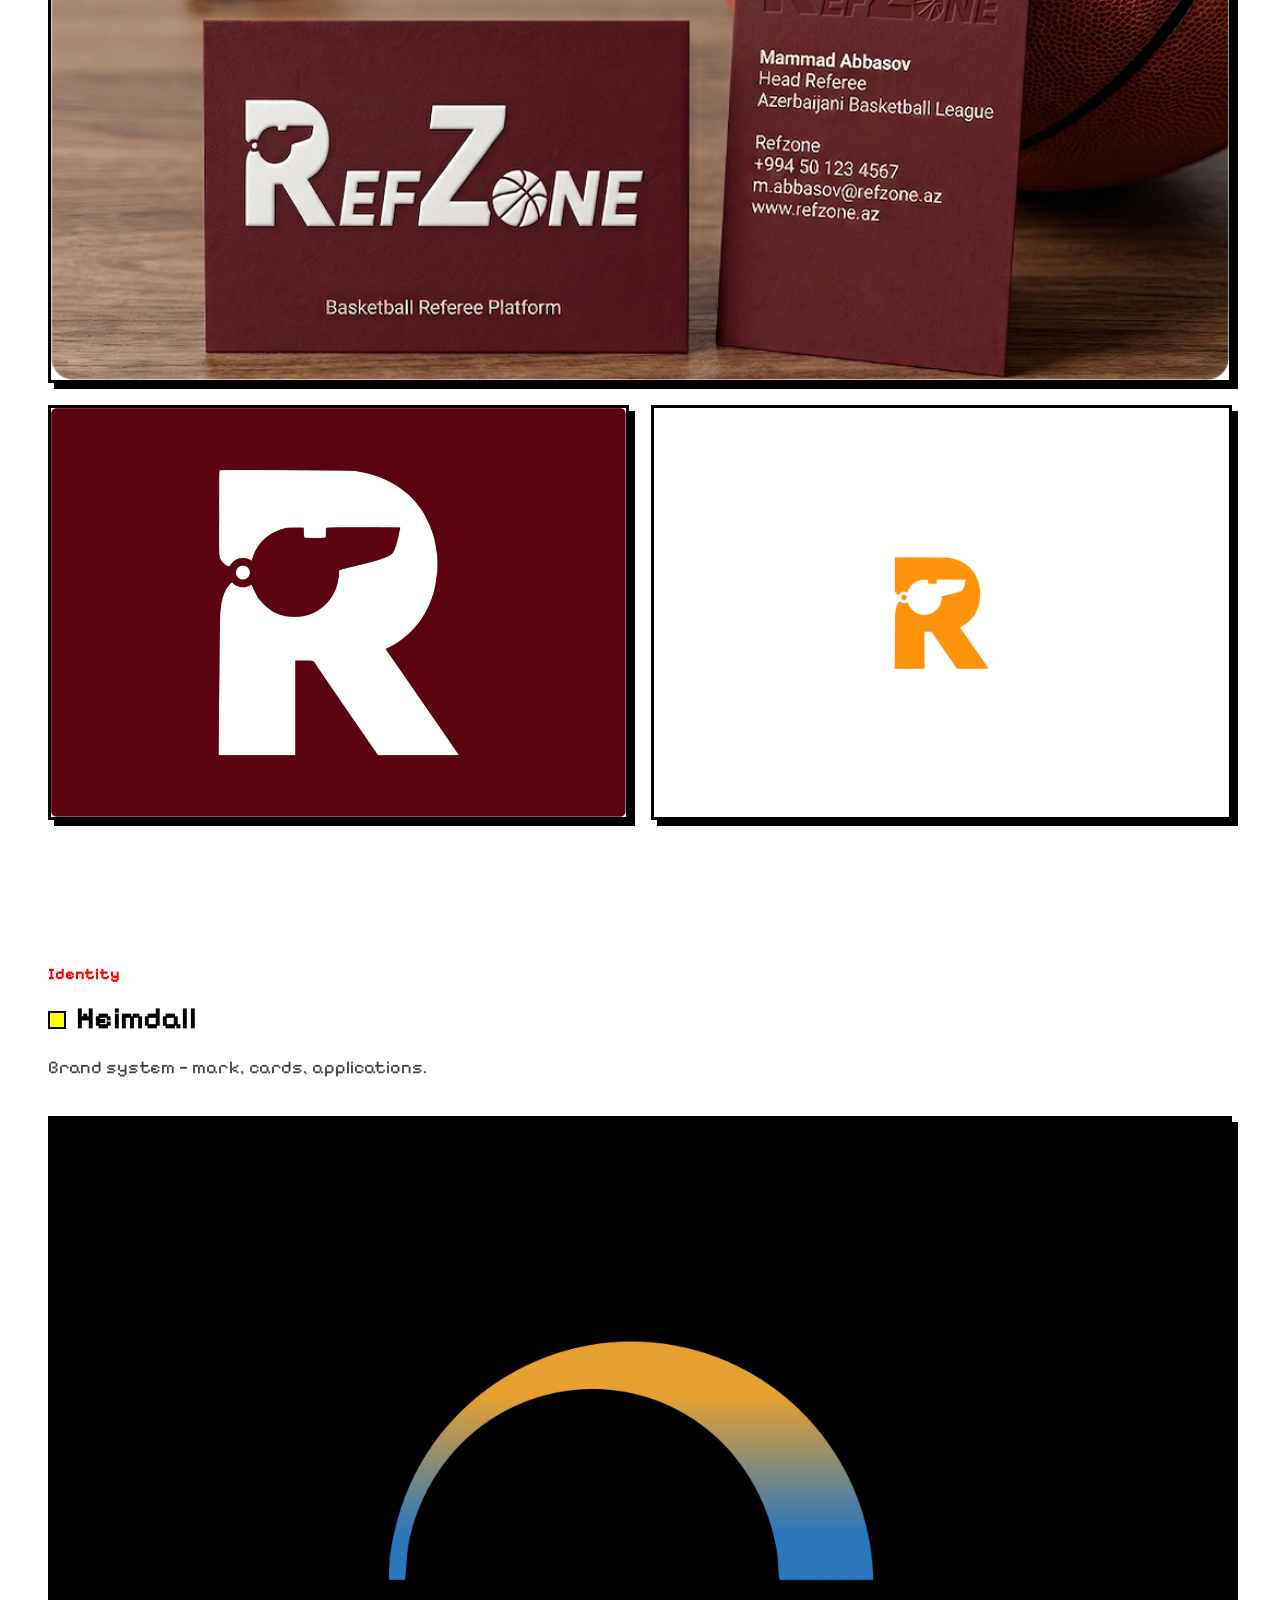
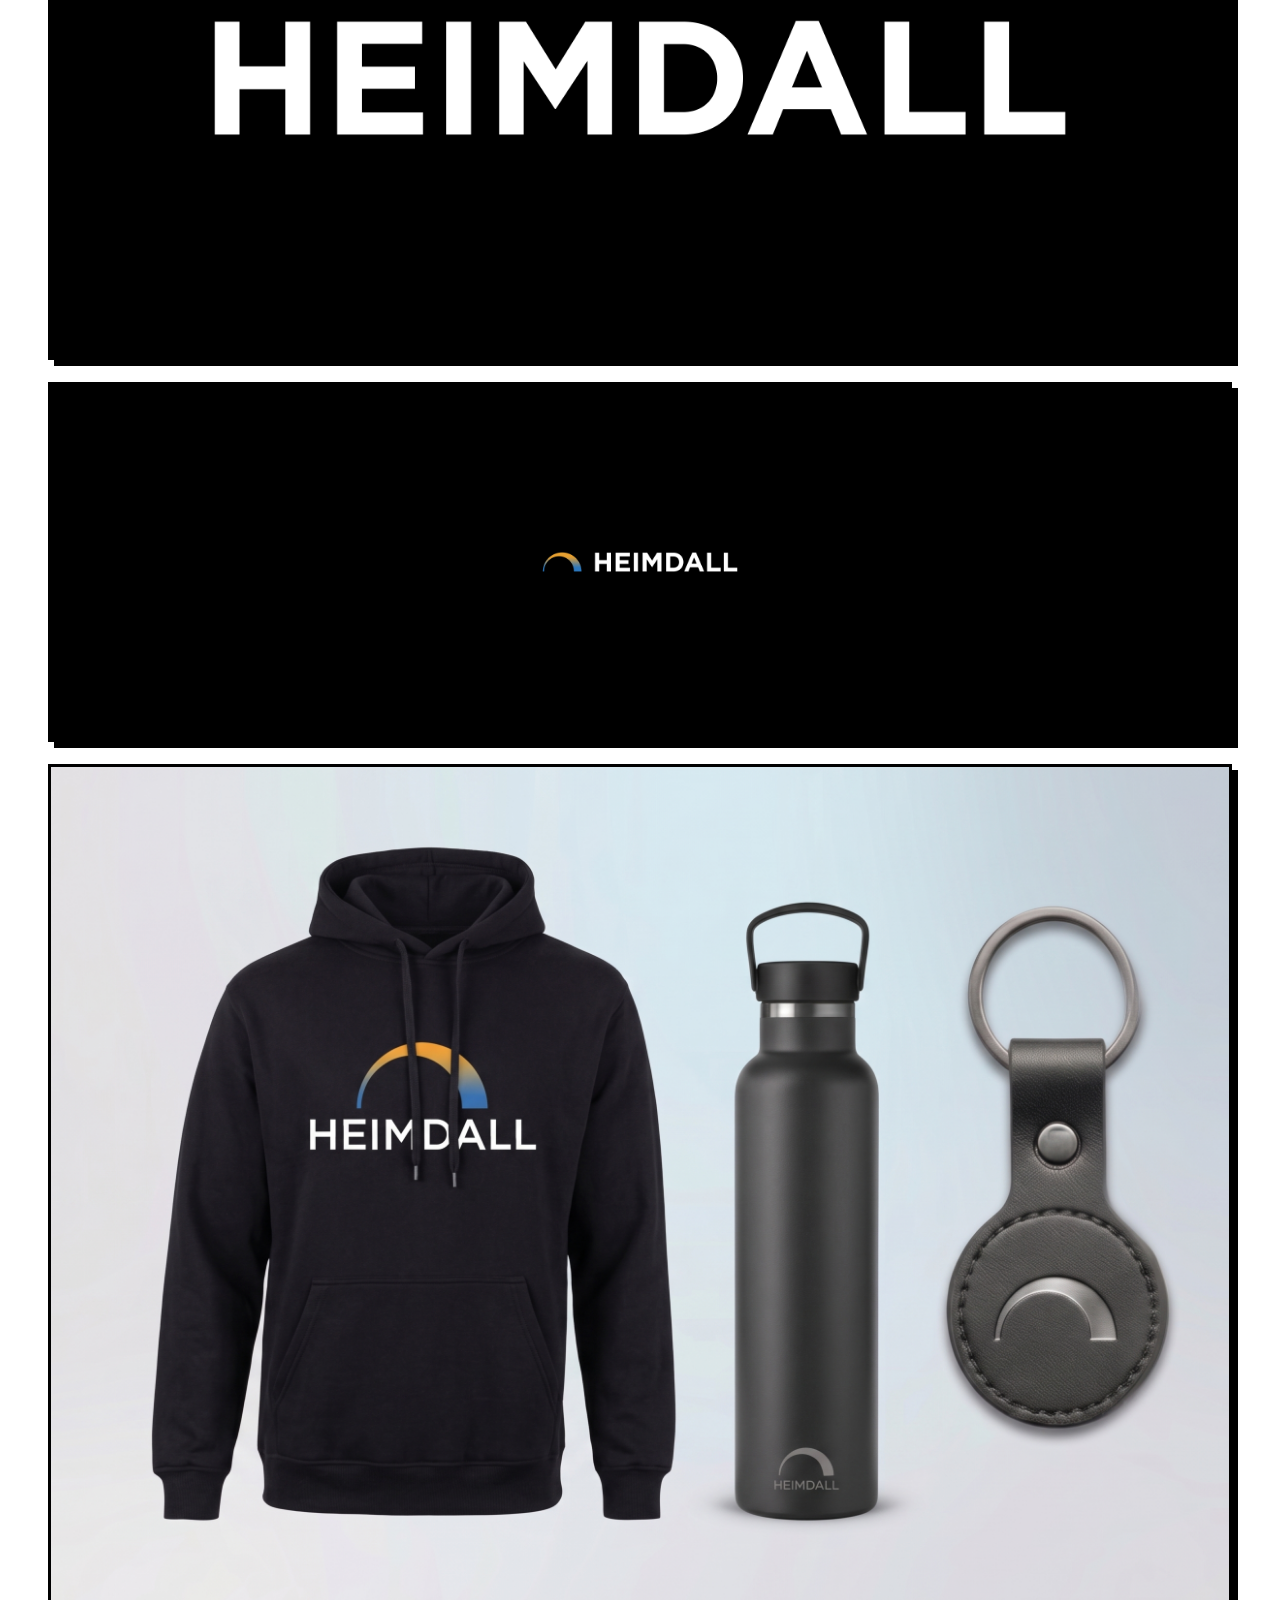
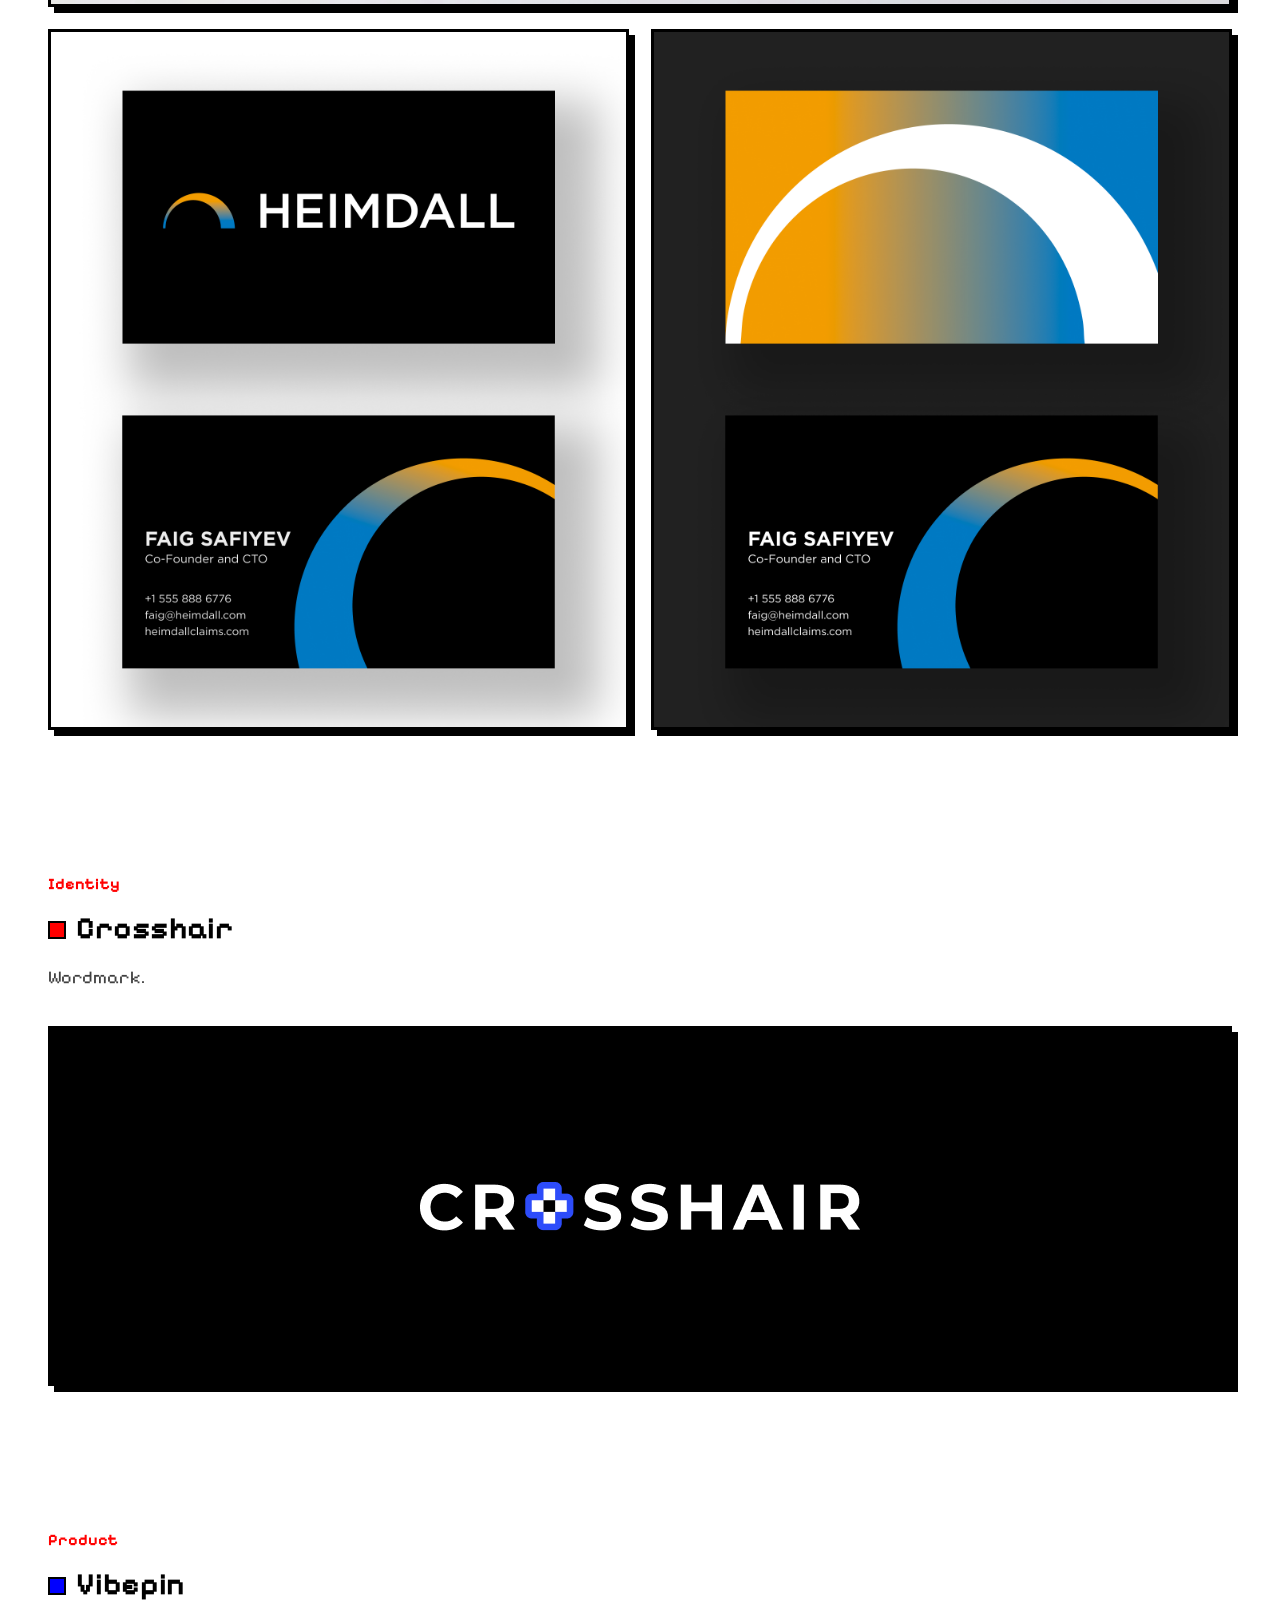
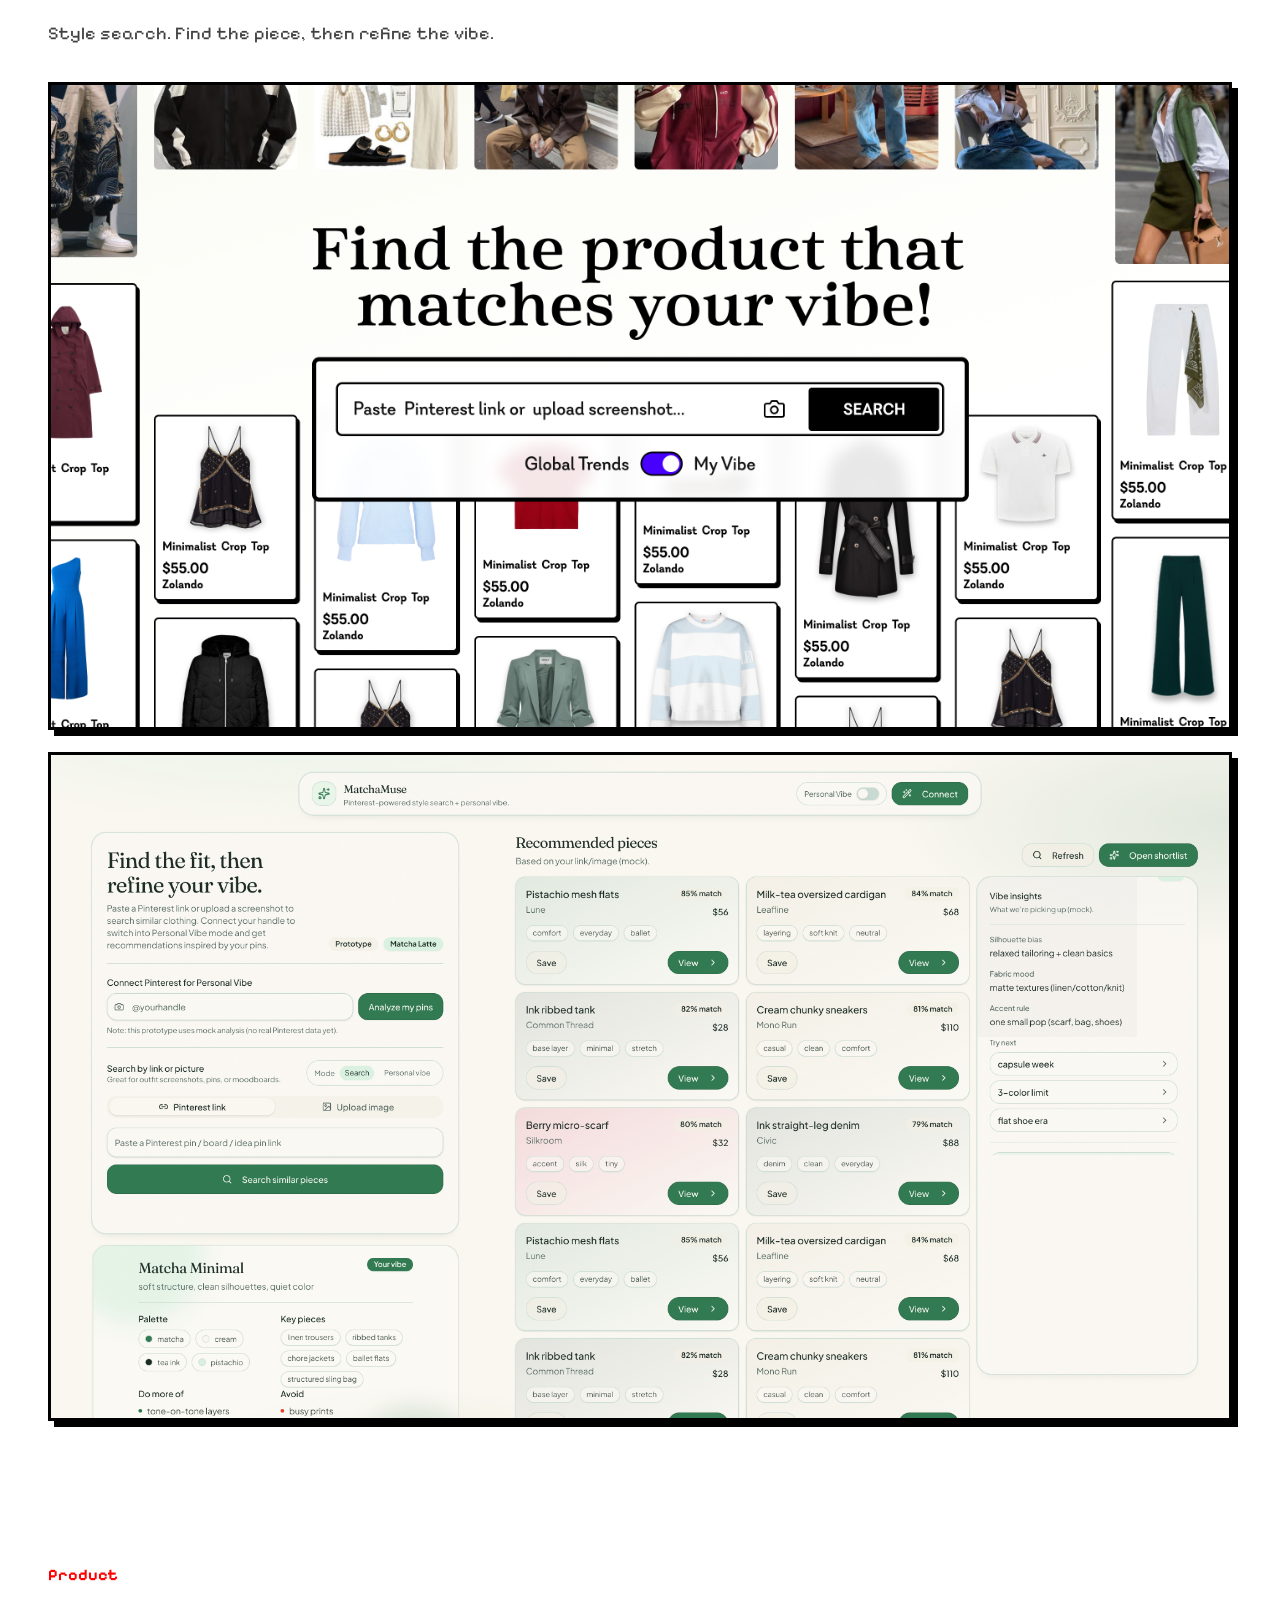
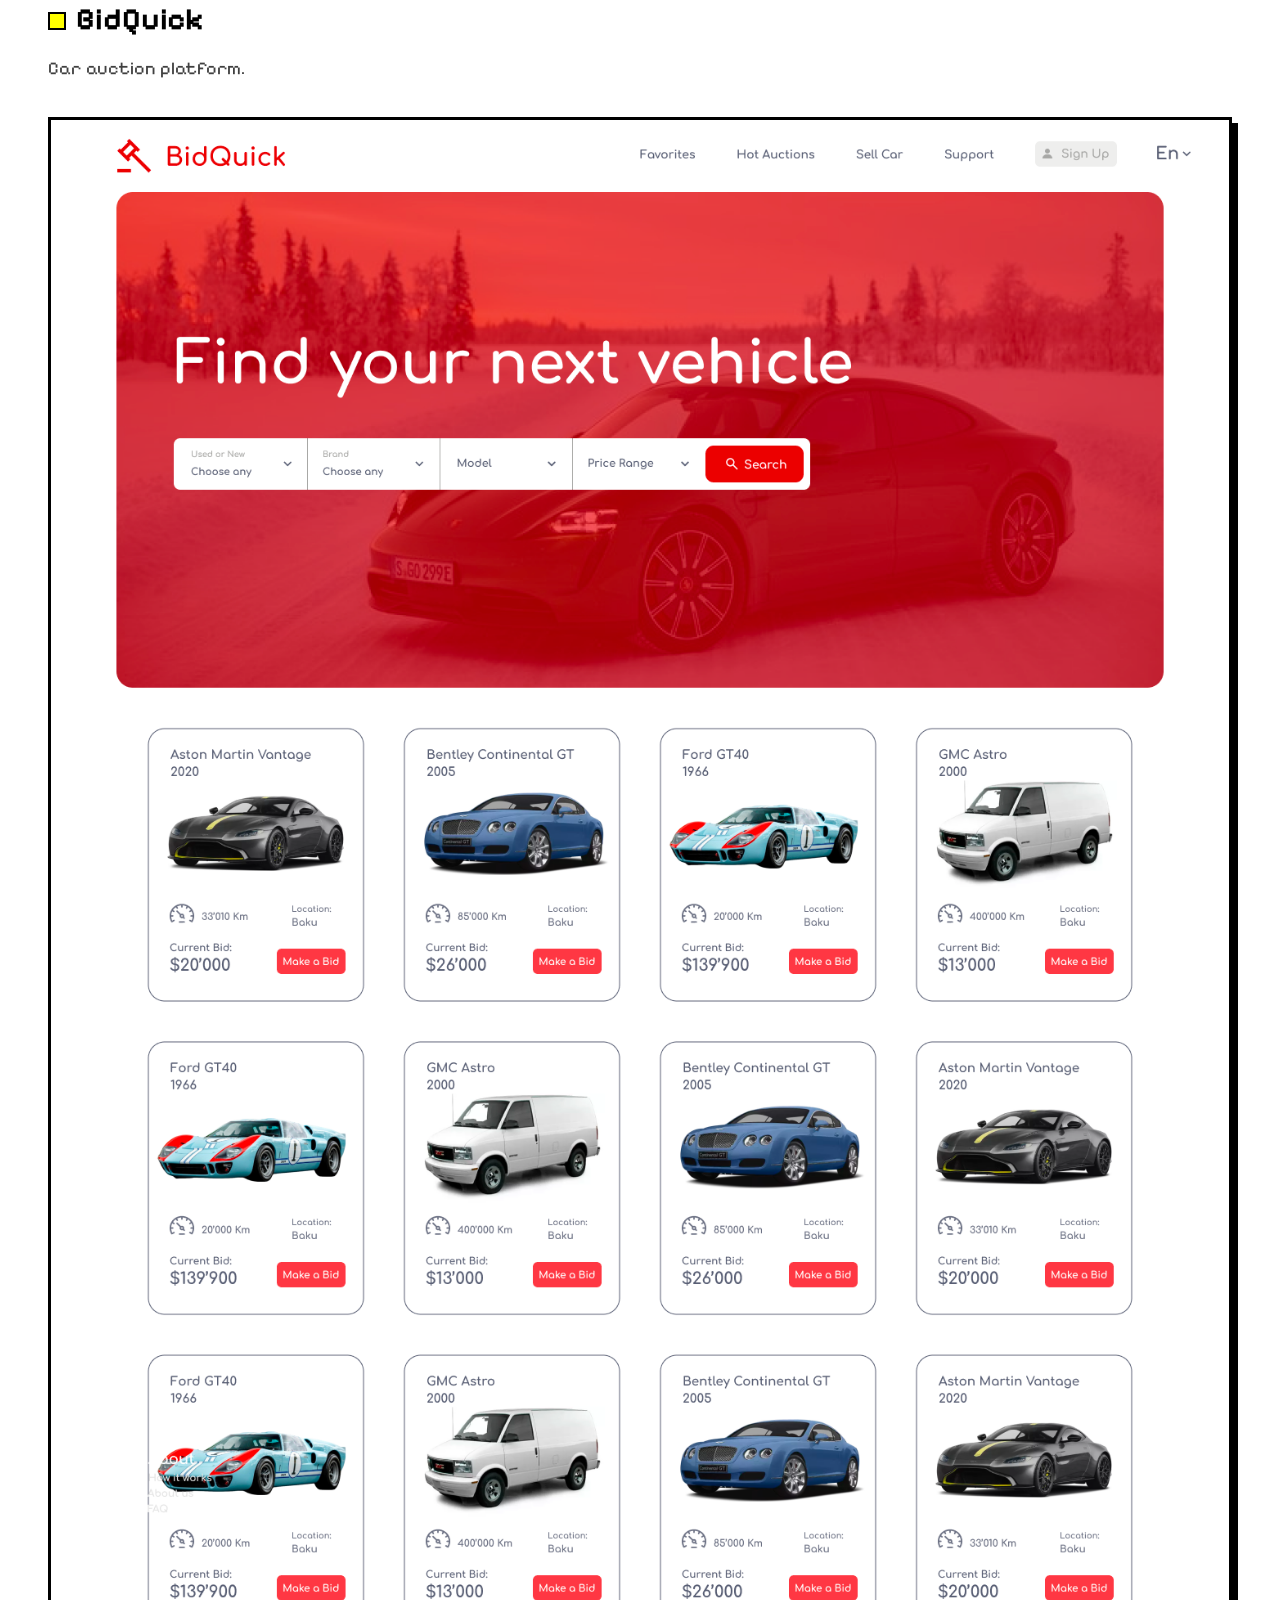
==== commit ffde7420: "Restyle the portfolio as MS Paint, with the handwritten intro and a matching Heimdall preview. Co-au" ====
--- a/index.html
+++ b/index.html
@@ -12,15 +12,13 @@
     <link rel="preconnect" href="https://fonts.googleapis.com" />
     <link rel="preconnect" href="https://fonts.gstatic.com" crossorigin />
     <link
-      href="https://fonts.googleapis.com/css2?family=Inter:wght@400;500;600&family=Montserrat:wght@500;600;700&display=swap"
+      href="https://fonts.googleapis.com/css2?family=Pixelify+Sans:wght@400;500;600;700&display=swap"
       rel="stylesheet"
     />
     <link rel="icon" href="favicon.svg" type="image/svg+xml" />
     <link rel="stylesheet" href="styles.css" />
   </head>
   <body>
-    <div class="grain" aria-hidden="true"></div>
-
     <header class="bar">
       <a class="bar-name" href="#">Murad Baghirli</a>
       <nav class="bar-nav" aria-label="Primary">
@@ -32,11 +30,9 @@
 
     <section class="hero">
       <p class="hero-kicker">Designer · Madrid</p>
-      <h1>
-        <span>I design</span>
-        <span>things.</span>
+      <h1 class="hero-drawing">
+        <img src="img/intro.png" alt="I can design stuff. I swear!" />
       </h1>
-      <p class="lede">Identity, product, and campaign work.</p>
       <a class="btn" href="#work">See the work</a>
     </section>
 
@@ -44,7 +40,7 @@
       <section class="selected" id="work">
         <div class="section-head">
           <h2>Selected projects</h2>
-          <p class="hint">See hover →</p>
+          <p class="hint">Click a project</p>
         </div>
 
         <div class="cards">
@@ -71,8 +67,8 @@
           </a>
 
           <a class="card" href="#heimdall">
-            <div class="card-media contain">
-              <img src="img/heimdall-logo.png" alt="" />
+            <div class="card-media heimdall">
+              <img src="img/heimdall-logo-alt.png" alt="" />
               <span class="card-veil" aria-hidden="true"></span>
             </div>
             <div class="card-meta">
@@ -82,7 +78,7 @@
           </a>
 
           <a class="card" href="#crosshair">
-            <div class="card-media contain">
+            <div class="card-media contain ink">
               <img src="img/crosshair.png" alt="" />
               <span class="card-veil" aria-hidden="true"></span>
             </div>
@@ -230,14 +226,12 @@
             <h2>Heimdall</h2>
             <p>Brand system — mark, cards, applications.</p>
           </header>
-          <div class="grid-2">
-            <figure class="shot panel dark mark">
-              <img src="img/heimdall-logo.png" alt="Heimdall wordmark" />
-            </figure>
-            <figure class="shot panel dark mark">
-              <img src="img/heimdall-logo-alt.png" alt="Heimdall stacked mark" />
-            </figure>
-          </div>
+          <figure class="shot">
+            <img src="img/heimdall-logo-alt.png" alt="Heimdall stacked mark" />
+          </figure>
+          <figure class="shot panel dark mark wide">
+            <img src="img/heimdall-logo.png" alt="Heimdall wordmark" />
+          </figure>
           <figure class="shot">
             <img src="img/heimdall-merch.png" alt="Heimdall hoodie, bottle, and keychain" />
           </figure>
@@ -381,26 +375,24 @@
         </div>
         <div class="about-art" aria-hidden="true">
           <svg viewBox="0 0 480 420" fill="none" xmlns="http://www.w3.org/2000/svg">
-            <rect x="24" y="24" width="432" height="372" stroke="#ECE5D3" stroke-opacity="0.28" />
-            <rect x="24" y="24" width="18" height="18" fill="#ECE5D3" fill-opacity="0.85" />
-            <rect x="438" y="24" width="18" height="18" stroke="#ECE5D3" stroke-opacity="0.5" />
-            <rect x="24" y="378" width="18" height="18" stroke="#ECE5D3" stroke-opacity="0.5" />
-            <rect x="438" y="378" width="18" height="18" fill="#131E37" />
-            <line x1="168" y1="24" x2="168" y2="396" stroke="#ECE5D3" stroke-opacity="0.18" />
-            <line x1="24" y1="140" x2="456" y2="140" stroke="#ECE5D3" stroke-opacity="0.18" />
-            <rect x="48" y="164" width="96" height="196" stroke="#ECE5D3" stroke-opacity="0.35" />
-            <rect x="192" y="164" width="240" height="72" fill="#ECE5D3" fill-opacity="0.08" />
-            <rect x="192" y="252" width="112" height="108" stroke="#ECE5D3" stroke-opacity="0.4" />
-            <rect x="320" y="252" width="112" height="108" fill="#131E37" />
+            <rect x="24" y="24" width="432" height="372" stroke="#000" stroke-width="3" />
+            <rect x="24" y="24" width="18" height="18" fill="#ff0000" stroke="#000" stroke-width="2" />
+            <rect x="438" y="24" width="18" height="18" fill="#0000ff" stroke="#000" stroke-width="2" />
+            <rect x="24" y="378" width="18" height="18" fill="#ffff00" stroke="#000" stroke-width="2" />
+            <rect x="438" y="378" width="18" height="18" fill="#000" />
+            <line x1="168" y1="24" x2="168" y2="396" stroke="#000" stroke-width="2" />
+            <line x1="24" y1="140" x2="456" y2="140" stroke="#000" stroke-width="2" />
+            <rect x="48" y="164" width="96" height="196" fill="#fff" stroke="#000" stroke-width="3" />
+            <rect x="192" y="164" width="240" height="72" fill="#ffff00" stroke="#000" stroke-width="3" />
+            <rect x="192" y="252" width="112" height="108" fill="#fff" stroke="#000" stroke-width="3" />
+            <rect x="320" y="252" width="112" height="108" fill="#0000ff" stroke="#000" stroke-width="3" />
             <text
-              x="216"
-              y="122"
-              fill="#ECE5D3"
-              fill-opacity="0.92"
-              font-family="Montserrat, sans-serif"
-              font-size="56"
+              x="210"
+              y="118"
+              fill="#ff0000"
+              font-family="Pixelify Sans, sans-serif"
+              font-size="52"
               font-weight="700"
-              letter-spacing="6"
             >
               MB
             </text>
--- a/styles.css
+++ b/styles.css
@@ -1,11 +1,14 @@
 :root {
-  --bg: #000000;
-  --navy: #131e37;
-  --cream: #ece5d3;
-  --fg: #ffffff;
-  --muted: #b8b3a8;
-  --line: rgba(236, 229, 211, 0.12);
-  --ease: cubic-bezier(0.22, 1, 0.36, 1);
+  --bg: #ffffff;
+  --ink: #000000;
+  --chrome: #c0c0c0;
+  --navy: #000080;
+  --muted: #404040;
+  --red: #ff0000;
+  --blue: #0000ff;
+  --yellow: #ffff00;
+  --line: #000000;
+  --font: "Pixelify Sans", "MS Sans Serif", Tahoma, sans-serif;
 }
 
 * {
@@ -21,12 +24,11 @@
 
 body {
   background: var(--bg);
-  color: var(--fg);
-  font-family: Inter, system-ui, sans-serif;
-  font-size: 16px;
-  line-height: 1.55;
-  -webkit-font-smoothing: antialiased;
-  color-scheme: dark;
+  color: var(--ink);
+  font-family: var(--font);
+  font-size: 18px;
+  line-height: 1.45;
+  color-scheme: light;
 }
 
 img {
@@ -48,22 +50,13 @@
 }
 
 ::selection {
-  background: var(--navy);
-  color: var(--fg);
+  background: var(--blue);
+  color: #fff;
 }
 
 :focus-visible {
-  outline: 2px solid var(--cream);
+  outline: 3px solid var(--blue);
   outline-offset: 3px;
-}
-
-.grain {
-  pointer-events: none;
-  position: fixed;
-  inset: 0;
-  z-index: 40;
-  opacity: 0.03;
-  background-image: url("data:image/svg+xml,%3Csvg viewBox='0 0 200 200' xmlns='http://www.w3.org/2000/svg'%3E%3Cfilter id='n'%3E%3CfeTurbulence type='fractalNoise' baseFrequency='0.85' numOctaves='4' stitchTiles='stitch'/%3E%3C/filter%3E%3Crect width='100%25' height='100%25' filter='url(%23n)'/%3E%3C/svg%3E");
 }
 
 .bar {
@@ -74,34 +67,78 @@
   justify-content: space-between;
   align-items: center;
   gap: 16px;
-  padding: 20px 48px;
-  background: #000000;
-  border-bottom: 1px solid var(--line);
+  padding: 12px 48px 34px;
+  background: var(--navy);
+  color: #fff;
+  border-bottom: 3px solid #000;
+}
+
+.bar::after {
+  content: "";
+  position: absolute;
+  left: 0;
+  right: 0;
+  bottom: 0;
+  height: 26px;
+  background-color: var(--chrome);
+  background-image: linear-gradient(
+    90deg,
+    #000 0 7.14%,
+    #808080 7.14% 14.28%,
+    #800000 14.28% 21.42%,
+    #808000 21.42% 28.56%,
+    #008000 28.56% 35.7%,
+    #008080 35.7% 42.84%,
+    #000080 42.84% 49.98%,
+    #800080 49.98% 57.12%,
+    #ff0000 57.12% 64.26%,
+    #ffff00 64.26% 71.4%,
+    #00ff00 71.4% 78.54%,
+    #00ffff 78.54% 85.68%,
+    #0000ff 85.68% 92.82%,
+    #ff00ff 92.82% 100%
+  );
+  background-repeat: no-repeat;
+  background-size: calc(100% - 20px) 14px;
+  background-position: 10px center;
+  border-top: 2px solid #808080;
+  box-shadow: inset 0 1px 0 #fff;
+  pointer-events: none;
 }
 
 .bar-name {
-  font-family: Montserrat, sans-serif;
-  font-size: 14px;
-  font-weight: 700;
-  letter-spacing: 0.04em;
+  font-size: 18px;
+  font-weight: 700;
 }
 
 .bar-nav {
   display: flex;
-  gap: 28px;
-  color: var(--muted);
-  font-size: 12px;
+  gap: 8px;
+  font-size: 16px;
   font-weight: 500;
-  letter-spacing: 0.16em;
-  text-transform: uppercase;
 }
 
 .bar-nav a {
-  transition: color 0.25s var(--ease);
+  padding: 2px 10px;
+  background: var(--chrome);
+  color: #000;
+  border-top: 2px solid #fff;
+  border-left: 2px solid #fff;
+  border-right: 2px solid #000;
+  border-bottom: 2px solid #000;
+  box-shadow: inset -1px -1px 0 #808080, inset 1px 1px 0 #dfdfdf;
 }
 
 .bar-nav a:hover {
-  color: var(--fg);
+  background: var(--yellow);
+}
+
+.bar-nav a:active {
+  border-top: 2px solid #000;
+  border-left: 2px solid #000;
+  border-right: 2px solid #fff;
+  border-bottom: 2px solid #fff;
+  box-shadow: none;
 }
 
 .page {
@@ -112,73 +149,63 @@
 
 .hero {
   position: relative;
-  isolation: isolate;
-  min-height: calc(100svh - 64px);
+  min-height: calc(100svh - 92px);
   display: flex;
   flex-direction: column;
   align-items: center;
   justify-content: center;
   text-align: center;
-  padding: 80px 24px 96px;
+  padding: 72px 24px 80px;
   overflow: hidden;
 }
 
-.hero::before {
-  content: none;
-}
-
 .hero-kicker {
+  margin-bottom: 22px;
+  color: var(--blue);
+  font-size: 16px;
+  font-weight: 700;
+}
+
+.hero-drawing {
+  width: min(880px, 100%);
   margin-bottom: 28px;
-  color: var(--muted);
-  font-size: 11px;
-  font-weight: 500;
-  letter-spacing: 0.28em;
-  text-transform: uppercase;
-}
-
-.hero h1 {
-  display: flex;
-  flex-direction: column;
-  align-items: center;
-  font-family: Montserrat, sans-serif;
-  font-size: clamp(40px, 8.4vw, 104px);
-  font-weight: 700;
-  letter-spacing: -0.045em;
-  line-height: 0.9;
-  text-transform: uppercase;
-}
-
-.hero h1 span {
-  display: block;
-}
-
-.lede {
-  margin: 28px auto 36px;
-  max-width: 28em;
-  color: var(--muted);
-  font-size: clamp(15px, 1.5vw, 18px);
-  line-height: 1.55;
+  padding: 10px;
+  background: #fff;
+  border: 2px dashed #808080;
+}
+
+.hero-drawing img {
+  width: 100%;
+  height: auto;
+  background: #fff;
+  border: 3px solid #000;
+  box-shadow: 6px 6px 0 #000;
 }
 
 .btn {
   display: inline-flex;
   align-items: center;
   justify-content: center;
-  background: var(--navy);
-  color: var(--fg);
-  border: 0;
-  padding: 16px 28px;
-  font-family: Montserrat, sans-serif;
-  font-size: 12px;
-  font-weight: 600;
-  letter-spacing: 0.16em;
-  text-transform: uppercase;
+  background: var(--chrome);
+  color: #000;
+  border-top: 2px solid #fff;
+  border-left: 2px solid #fff;
+  border-right: 2px solid #000;
+  border-bottom: 2px solid #000;
+  box-shadow: inset -1px -1px 0 #808080, inset 1px 1px 0 #dfdfdf, 4px 4px 0 #000;
+  padding: 12px 22px;
+  font-size: 16px;
+  font-weight: 700;
   cursor: pointer;
-  transition: background 0.3s var(--ease), transform 0.3s var(--ease);
 }
 
 .btn:hover {
-  background: #1b2c52;
+  background: var(--yellow);
+}
+
+.btn:active {
+  transform: translate(2px, 2px);
+  box-shadow: inset -1px -1px 0 #808080, inset 1px 1px 0 #dfdfdf, 2px 2px 0 #000;
 }
 
 .section-head {
@@ -188,25 +215,51 @@
   gap: 24px;
   margin-bottom: 36px;
   padding-bottom: 18px;
-  border-bottom: 1px solid var(--line);
+  border-bottom: 4px solid #000;
 }
 
 .section-head h2,
 .work-head h2,
 .about h2,
 .contact h2 {
-  font-family: Montserrat, sans-serif;
-  font-size: clamp(22px, 2.4vw, 28px);
-  font-weight: 700;
-  letter-spacing: 0.08em;
-  text-transform: uppercase;
+  font-size: clamp(24px, 2.4vw, 32px);
+  font-weight: 700;
+}
+
+.section-head h2::before,
+.work-head h2::before,
+.about h2::before,
+.contact h2::before {
+  content: "";
+  display: inline-block;
+  width: 14px;
+  height: 14px;
+  margin-right: 10px;
+  background: var(--red);
+  border: 2px solid #000;
+  vertical-align: -1px;
+}
+
+.about h2::before {
+  background: var(--blue);
+}
+
+.contact h2::before {
+  background: var(--yellow);
+}
+
+.work:nth-child(3n + 2) .work-head h2::before {
+  background: var(--blue);
+}
+
+.work:nth-child(3n) .work-head h2::before {
+  background: var(--yellow);
 }
 
 .hint {
-  color: var(--muted);
-  font-size: 12px;
-  letter-spacing: 0.14em;
-  text-transform: uppercase;
+  color: var(--blue);
+  font-size: 16px;
+  font-weight: 700;
 }
 
 .cards {
@@ -217,20 +270,22 @@
 
 .card {
   display: block;
+  color: #000;
 }
 
 .card-media {
   position: relative;
   aspect-ratio: 4 / 5;
   overflow: hidden;
-  background: #000000;
+  background: #fff;
+  border: 3px solid #000;
+  box-shadow: 5px 5px 0 #000;
 }
 
 .card-media img {
   width: 100%;
   height: 100%;
   object-fit: cover;
-  transition: transform 0.7s var(--ease);
 }
 
 .card-media.contain img {
@@ -238,8 +293,21 @@
   padding: 16%;
 }
 
+.card-media.heimdall {
+  background: #000;
+}
+
+.card-media.heimdall img {
+  object-fit: contain;
+  padding: 0;
+}
+
 .card-media.cream {
-  background: var(--cream);
+  background: #fff;
+}
+
+.card-media.ink {
+  background: #000;
 }
 
 .card-media.ink img {
@@ -247,19 +315,12 @@
 }
 
 .card-veil {
-  position: absolute;
-  inset: 0;
-  background: var(--navy);
-  opacity: 0;
-  transition: opacity 0.45s var(--ease);
-}
-
-.card:hover .card-veil {
-  opacity: 0.78;
-}
-
-.card:hover .card-media img {
-  transform: scale(1.06);
+  display: none;
+}
+
+.card:hover .card-media {
+  outline: 2px dashed var(--blue);
+  outline-offset: 5px;
 }
 
 .card-meta {
@@ -267,31 +328,27 @@
   justify-content: space-between;
   align-items: baseline;
   gap: 12px;
-  padding-top: 14px;
+  padding-top: 12px;
 }
 
 .card-meta h3 {
-  font-family: Montserrat, sans-serif;
-  font-size: 13px;
-  font-weight: 600;
-  letter-spacing: 0.08em;
-  text-transform: uppercase;
+  font-size: 16px;
+  font-weight: 700;
 }
 
 .card-meta p {
-  color: var(--muted);
-  font-size: 12px;
-  letter-spacing: 0.04em;
+  color: var(--blue);
+  font-size: 14px;
 }
 
 .selected {
   padding-bottom: 72px;
-  scroll-margin-top: 80px;
+  scroll-margin-top: 110px;
 }
 
 .work {
   padding: 112px 0 8px;
-  scroll-margin-top: 80px;
+  scroll-margin-top: 110px;
 }
 
 .work-head {
@@ -300,10 +357,9 @@
 }
 
 .work-head .k {
-  color: var(--muted);
-  font-size: 12px;
-  letter-spacing: 0.16em;
-  text-transform: uppercase;
+  color: var(--red);
+  font-size: 16px;
+  font-weight: 700;
   margin-bottom: 12px;
 }
 
@@ -314,20 +370,16 @@
 }
 
 .shot {
-  margin-bottom: 16px;
+  margin-bottom: 22px;
   overflow: hidden;
-  background: #000000;
+  background: #fff;
+  border: 3px solid #000;
+  box-shadow: 6px 6px 0 #000;
   cursor: zoom-in;
 }
 
 .shot img {
   width: 100%;
-  transition: transform 0.6s var(--ease), opacity 0.35s var(--ease);
-}
-
-.shot:hover img {
-  transform: scale(1.015);
-  opacity: 0.96;
 }
 
 .shot.panel {
@@ -350,15 +402,15 @@
 }
 
 .shot.light {
-  background: var(--cream);
+  background: #fff;
 }
 
 .shot.dark {
-  background: #000000;
+  background: #000;
 }
 
 .shot.ink {
-  background: #000000;
+  background: #000;
 }
 
 .shot.ink img {
@@ -368,8 +420,8 @@
 .grid-2,
 .grid-3 {
   display: grid;
-  gap: 16px;
-  margin-bottom: 16px;
+  gap: 22px;
+  margin-bottom: 22px;
 }
 
 .grid-2 {
@@ -400,8 +452,8 @@
   align-items: center;
   margin-top: 140px;
   padding: 88px 0;
-  border-top: 1px solid var(--line);
-  scroll-margin-top: 80px;
+  border-top: 4px solid #000;
+  scroll-margin-top: 110px;
 }
 
 .about-copy p {
@@ -411,8 +463,9 @@
 }
 
 .about-art {
-  background: #000000;
-  border: 1px solid var(--line);
+  background: #fff;
+  border: 3px solid #000;
+  box-shadow: 6px 6px 0 #000;
 }
 
 .about-art svg {
@@ -427,8 +480,8 @@
   gap: 80px;
   align-items: start;
   padding: 88px 0 24px;
-  border-top: 1px solid var(--line);
-  scroll-margin-top: 80px;
+  border-top: 4px solid #000;
+  scroll-margin-top: 110px;
 }
 
 .contact-intro p {
@@ -445,33 +498,31 @@
 .form label {
   display: grid;
   gap: 8px;
-  color: var(--muted);
-  font-size: 12px;
-  letter-spacing: 0.14em;
-  text-transform: uppercase;
+  color: #000;
+  font-size: 16px;
+  font-weight: 700;
 }
 
 .form input,
 .form textarea {
   width: 100%;
-  background: #000000;
-  border: 1px solid var(--line);
+  background: #fff;
+  border: 2px solid #000;
+  box-shadow: inset 3px 3px 0 #808080;
   border-radius: 0;
-  padding: 14px 16px;
-  color: var(--fg);
-  letter-spacing: 0;
-  text-transform: none;
-  font-size: 15px;
+  padding: 12px 14px;
+  color: #000;
+  font-size: 16px;
+  font-weight: 400;
   resize: vertical;
-  transition: border-color 0.25s var(--ease);
 }
 
 .form input:hover,
 .form textarea:hover,
 .form input:focus,
 .form textarea:focus {
-  border-color: var(--navy);
-  outline: none;
+  outline: 3px solid var(--blue);
+  outline-offset: 2px;
 }
 
 .form .btn {
@@ -485,17 +536,33 @@
   align-items: flex-end;
   gap: 32px;
   margin-top: 80px;
-  padding-top: 36px;
-  border-top: 1px solid var(--line);
+  padding-top: 28px;
+  border-top: 18px solid #000;
+  border-image: linear-gradient(
+      90deg,
+      #000 0 7.14%,
+      #808080 7.14% 14.28%,
+      #800000 14.28% 21.42%,
+      #808000 21.42% 28.56%,
+      #008000 28.56% 35.7%,
+      #008080 35.7% 42.84%,
+      #000080 42.84% 49.98%,
+      #800080 49.98% 57.12%,
+      #ff0000 57.12% 64.26%,
+      #ffff00 64.26% 71.4%,
+      #00ff00 71.4% 78.54%,
+      #00ffff 78.54% 85.68%,
+      #0000ff 85.68% 92.82%,
+      #ff00ff 92.82% 100%
+    )
+    1;
   color: var(--muted);
 }
 
 .foot-name {
-  color: var(--fg);
-  font-family: Montserrat, sans-serif;
-  font-size: 14px;
-  font-weight: 700;
-  letter-spacing: 0.04em;
+  color: #000;
+  font-size: 18px;
+  font-weight: 700;
   margin-bottom: 14px;
 }
 
@@ -503,23 +570,22 @@
 .links {
   display: flex;
   flex-wrap: wrap;
-  gap: 22px;
-  font-size: 12px;
-  letter-spacing: 0.14em;
-  text-transform: uppercase;
+  gap: 18px;
+  font-size: 16px;
+  font-weight: 700;
 }
 
 .foot-nav a,
 .links a {
-  border-bottom: 1px solid transparent;
-  padding-bottom: 2px;
-  transition: color 0.25s var(--ease), border-color 0.25s var(--ease);
+  color: var(--blue);
+  text-decoration: underline;
+  text-underline-offset: 3px;
 }
 
 .foot-nav a:hover,
 .links a:hover {
-  color: var(--fg);
-  border-bottom-color: var(--navy);
+  color: #000;
+  background: var(--yellow);
 }
 
 .lite {
@@ -529,7 +595,7 @@
   display: grid;
   place-items: center;
   padding: 32px;
-  background: rgba(0, 0, 0, 0.94);
+  background: rgba(0, 0, 128, 0.86);
   cursor: zoom-out;
 }
 
@@ -543,14 +609,20 @@
   width: auto;
   height: auto;
   object-fit: contain;
+  background: #fff;
+  border: 4px solid #000;
+  box-shadow: 8px 8px 0 #000;
 }
 
 .lite p {
   position: absolute;
   bottom: 18px;
-  color: var(--muted);
-  font-size: 12px;
-  letter-spacing: 0.06em;
+  color: #000;
+  background: var(--chrome);
+  border: 2px solid #000;
+  padding: 4px 10px;
+  font-size: 16px;
+  font-weight: 700;
 }
 
 @media (max-width: 1100px) {
@@ -568,20 +640,19 @@
 @media (max-width: 760px) {
   .bar {
     flex-wrap: wrap;
-    padding: 14px 16px 12px;
+    padding: 10px 16px 34px;
     gap: 10px;
   }
 
   .bar-name {
-    font-size: 13px;
+    font-size: 16px;
   }
 
   .bar-nav {
     width: 100%;
     justify-content: flex-start;
-    gap: 20px;
-    font-size: 11px;
-    letter-spacing: 0.12em;
+    gap: 8px;
+    font-size: 14px;
   }
 
   .page {
@@ -590,7 +661,7 @@
 
   .hero {
     min-height: 0;
-    padding: 88px 0 96px;
+    padding: 56px 0 72px;
   }
 
   .cards {
@@ -633,24 +704,7 @@
     scroll-behavior: auto;
   }
 
-  .shot img,
-  .card-media img,
-  .card-veil,
-  .btn,
-  .bar-nav a,
-  .foot-nav a,
-  .links a,
-  .form input,
-  .form textarea {
-    transition: none;
-  }
-
-  .shot:hover img,
-  .card:hover .card-media img {
+  .btn:active {
     transform: none;
   }
-
-  .card:hover .card-veil {
-    opacity: 0.78;
-  }
-}
+}
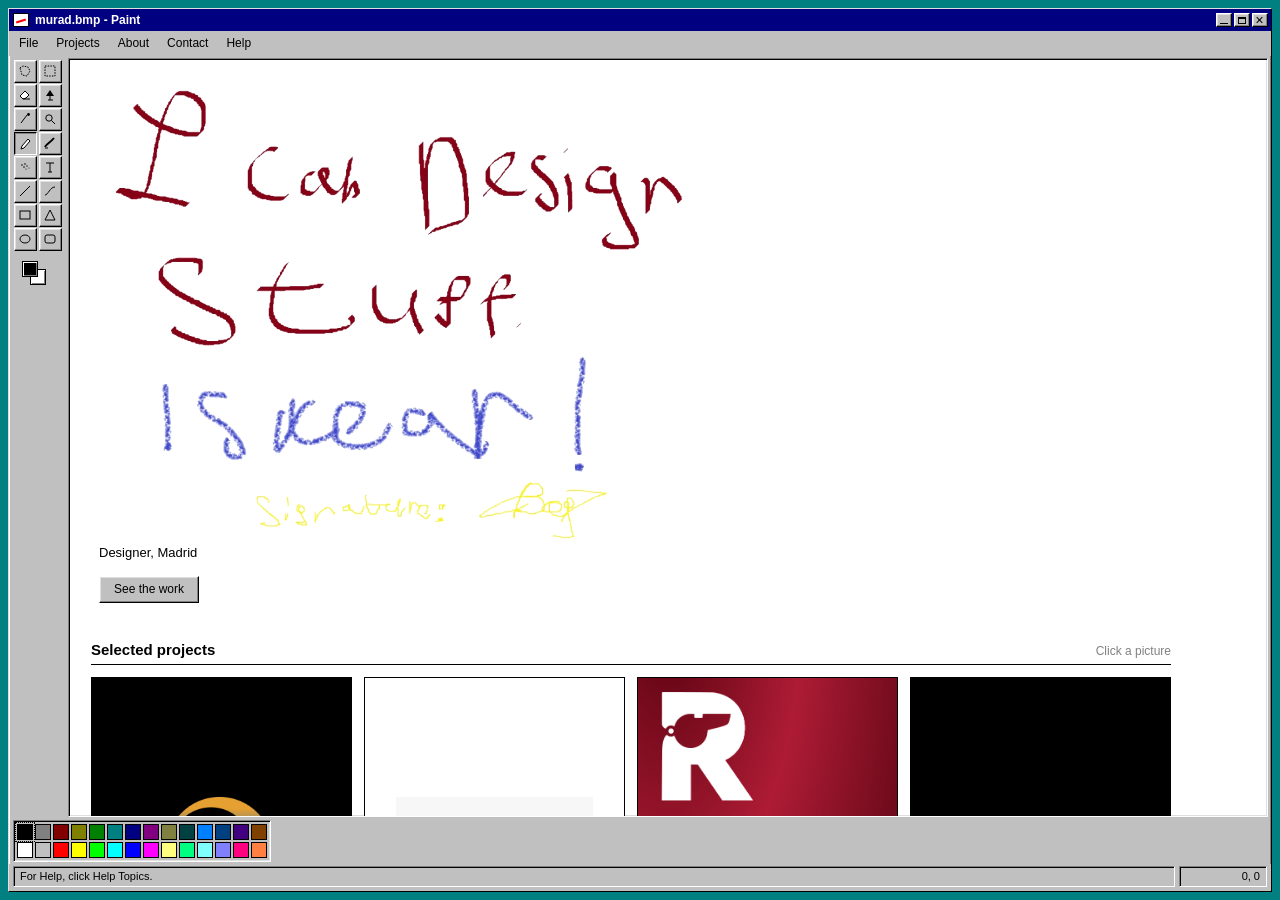
==== commit 51808301: "Turn the site into a Paint window with a working hero drawing pad, and lead with Heimdall. Co-author" ====
--- a/index.html
+++ b/index.html
@@ -3,440 +3,503 @@
   <head>
     <meta charset="utf-8" />
     <meta name="viewport" content="width=device-width, initial-scale=1" />
-    <title>Murad Baghirli — Designer, Madrid</title>
+    <title>murad.bmp - Paint</title>
     <meta name="author" content="Murad Baghirli" />
     <meta
       name="description"
       content="Personal portfolio of Murad Baghirli, a designer in Madrid. Identity, product, and campaign work."
     />
-    <link rel="preconnect" href="https://fonts.googleapis.com" />
-    <link rel="preconnect" href="https://fonts.gstatic.com" crossorigin />
-    <link
-      href="https://fonts.googleapis.com/css2?family=Pixelify+Sans:wght@400;500;600;700&display=swap"
-      rel="stylesheet"
-    />
     <link rel="icon" href="favicon.svg" type="image/svg+xml" />
-    <link rel="stylesheet" href="styles.css" />
+    <link rel="stylesheet" href="styles.css?v=4" />
   </head>
   <body>
-    <header class="bar">
-      <a class="bar-name" href="#">Murad Baghirli</a>
-      <nav class="bar-nav" aria-label="Primary">
-        <a href="#work">Projects</a>
-        <a href="#about">About</a>
-        <a href="#contact">Contact</a>
-      </nav>
-    </header>
-
-    <section class="hero">
-      <p class="hero-kicker">Designer · Madrid</p>
-      <h1 class="hero-drawing">
-        <img src="img/intro.png" alt="I can design stuff. I swear!" />
-      </h1>
-      <a class="btn" href="#work">See the work</a>
-    </section>
-
-    <div class="page">
-      <section class="selected" id="work">
-        <div class="section-head">
-          <h2>Selected projects</h2>
-          <p class="hint">Click a project</p>
+    <div class="desktop">
+      <div class="win">
+        <header class="titlebar">
+          <span class="title-icon" aria-hidden="true"></span>
+          <p class="title">murad.bmp - Paint</p>
+          <div class="win-btns">
+            <button class="win-btn" type="button" aria-label="Minimize">
+              <i class="glyph min"></i>
+            </button>
+            <button class="win-btn win-max" type="button" aria-label="Maximize">
+              <i class="glyph max"></i>
+            </button>
+            <button class="win-btn" type="button" aria-label="Close">
+              <i class="glyph close"></i>
+            </button>
+          </div>
+        </header>
+
+        <nav class="menubar" aria-label="Primary">
+          <div class="menu">
+            <button class="menu-btn" type="button" aria-expanded="false" aria-haspopup="true">File</button>
+            <div class="dropdown">
+              <a href="#top">New</a>
+              <a href="#work">Open Projects</a>
+              <hr />
+              <a href="#contact">Contact</a>
+            </div>
+          </div>
+          <a href="#work">Projects</a>
+          <a href="#about">About</a>
+          <a href="#contact">Contact</a>
+          <div class="menu">
+            <button class="menu-btn" type="button" aria-expanded="false" aria-haspopup="true">Help</button>
+            <div class="dropdown">
+              <a href="#about">About Murad</a>
+              <hr />
+              <a href="mailto:muradbagirli2007@gmail.com">Email</a>
+              <a href="https://www.linkedin.com/in/murad-baghirli-35454a1b4" target="_blank" rel="noreferrer">LinkedIn</a>
+              <a href="https://github.com/groz387" target="_blank" rel="noreferrer">GitHub</a>
+            </div>
+          </div>
+        </nav>
+
+        <div class="workspace">
+          <aside class="tools" aria-label="Toolbox">
+            <div class="tool-grid">
+              <button class="tool" type="button" data-tool="Free-Form Select" aria-label="Free-Form Select">
+                <svg viewBox="0 0 16 16" aria-hidden="true"><path d="M3 5 L6 3 L11 4 L13 8 L10 13 L5 12 Z" fill="none" stroke="#000" stroke-dasharray="1.5 1.2"/></svg>
+              </button>
+              <button class="tool" type="button" data-tool="Select" aria-label="Select">
+                <svg viewBox="0 0 16 16" aria-hidden="true"><rect x="3" y="3" width="10" height="10" fill="none" stroke="#000" stroke-dasharray="1.5 1.2"/></svg>
+              </button>
+              <button class="tool" type="button" data-tool="Eraser" aria-label="Eraser">
+                <svg viewBox="0 0 16 16" aria-hidden="true"><path d="M6 12 L3 9 L8 4 L12 8 L9 11 Z" fill="#fff" stroke="#000"/><path d="M6 12 H13" stroke="#000"/></svg>
+              </button>
+              <button class="tool" type="button" data-tool="Fill With Color" aria-label="Fill With Color">
+                <svg viewBox="0 0 16 16" aria-hidden="true"><path d="M4 9 L8 3 L12 9 H4 Z" fill="#000"/><path d="M8 9 V13" stroke="#000"/><path d="M6 13 H11" stroke="#000"/></svg>
+              </button>
+              <button class="tool" type="button" data-tool="Pick Color" aria-label="Pick Color">
+                <svg viewBox="0 0 16 16" aria-hidden="true"><path d="M4 12 L10 4" stroke="#000"/><circle cx="11.5" cy="3.5" r="1.4" fill="#000"/></svg>
+              </button>
+              <button class="tool" type="button" data-tool="Magnifier" aria-label="Magnifier">
+                <svg viewBox="0 0 16 16" aria-hidden="true"><circle cx="7" cy="7" r="3.2" fill="none" stroke="#000"/><path d="M9.5 9.5 L13 13" stroke="#000"/></svg>
+              </button>
+              <button class="tool is-down" type="button" data-tool="Pencil" aria-label="Pencil" aria-pressed="true">
+                <svg viewBox="0 0 16 16" aria-hidden="true"><path d="M3 13 L6 12 L12 5 L10 3 L4 10 Z" fill="#fff" stroke="#000"/><path d="M10 3 L12 5" stroke="#000"/></svg>
+              </button>
+              <button class="tool" type="button" data-tool="Brush" aria-label="Brush">
+                <svg viewBox="0 0 16 16" aria-hidden="true"><path d="M3 12 C5 8, 8 8, 12 3" fill="none" stroke="#000" stroke-width="2"/><path d="M3 13 H6" stroke="#000"/></svg>
+              </button>
+              <button class="tool" type="button" data-tool="Airbrush" aria-label="Airbrush">
+                <svg viewBox="0 0 16 16" aria-hidden="true"><circle cx="5" cy="6" r="0.8" fill="#000"/><circle cx="8" cy="5" r="0.8" fill="#000"/><circle cx="7" cy="8" r="0.8" fill="#000"/><circle cx="10" cy="7" r="0.7" fill="#000"/><circle cx="9" cy="10" r="0.6" fill="#000"/><circle cx="12" cy="9" r="0.5" fill="#000"/></svg>
+              </button>
+              <button class="tool" type="button" data-tool="Text" aria-label="Text">
+                <svg viewBox="0 0 16 16" aria-hidden="true"><path d="M4 4 H12 M8 4 V13 M6 13 H10" stroke="#000" fill="none"/></svg>
+              </button>
+              <button class="tool" type="button" data-tool="Line" aria-label="Line">
+                <svg viewBox="0 0 16 16" aria-hidden="true"><path d="M3 13 L13 3" stroke="#000"/></svg>
+              </button>
+              <button class="tool" type="button" data-tool="Curve" aria-label="Curve">
+                <svg viewBox="0 0 16 16" aria-hidden="true"><path d="M3 12 C6 12, 8 4, 13 4" fill="none" stroke="#000"/></svg>
+              </button>
+              <button class="tool" type="button" data-tool="Rectangle" aria-label="Rectangle">
+                <svg viewBox="0 0 16 16" aria-hidden="true"><rect x="3" y="4" width="10" height="8" fill="none" stroke="#000"/></svg>
+              </button>
+              <button class="tool" type="button" data-tool="Polygon" aria-label="Polygon">
+                <svg viewBox="0 0 16 16" aria-hidden="true"><path d="M8 3 L13 13 H3 Z" fill="none" stroke="#000"/></svg>
+              </button>
+              <button class="tool" type="button" data-tool="Ellipse" aria-label="Ellipse">
+                <svg viewBox="0 0 16 16" aria-hidden="true"><ellipse cx="8" cy="8" rx="5" ry="4" fill="none" stroke="#000"/></svg>
+              </button>
+              <button class="tool" type="button" data-tool="Rounded Rectangle" aria-label="Rounded Rectangle">
+                <svg viewBox="0 0 16 16" aria-hidden="true"><rect x="3" y="4" width="10" height="8" rx="2" fill="none" stroke="#000"/></svg>
+              </button>
+            </div>
+            <div class="pigments" aria-hidden="true">
+              <span class="back"></span>
+              <span class="front"></span>
+            </div>
+          </aside>
+
+          <div class="canvas" id="canvas">
+            <div class="sheet">
+              <section class="hero" id="top">
+                <h1>
+                  <div class="pad" id="pad">
+                    <img class="ink" src="img/intro-ink.png" alt="I can design stuff. I swear!" />
+                    <canvas id="sketch" aria-label="Draw here"></canvas>
+                  </div>
+                </h1>
+                <p class="typed">Designer, Madrid</p>
+                <a class="btn" href="#work">See the work</a>
+              </section>
+
+              <section class="selected" id="work">
+                <div class="section-head">
+                  <h2>Selected projects</h2>
+                  <p class="nudge">Click a picture</p>
+                </div>
+
+                <div class="cards">
+                  <a class="card" href="#heimdall">
+                    <div class="card-media heimdall">
+                      <img src="img/heimdall-logo-alt.png" alt="" />
+                    </div>
+                    <div class="card-meta">
+                      <h3>Heimdall</h3>
+                      <p>Identity</p>
+                    </div>
+                  </a>
+                  <a class="card" href="#clairo">
+                    <div class="card-media contain cream">
+                      <img src="img/clairo/clairo-logo.png" alt="" />
+                    </div>
+                    <div class="card-meta">
+                      <h3>Clairo</h3>
+                      <p>Identity / Product</p>
+                    </div>
+                  </a>
+                  <a class="card" href="#refzone">
+                    <div class="card-media">
+                      <img src="img/refzone-brand.png" alt="" />
+                    </div>
+                    <div class="card-meta">
+                      <h3>RefZone</h3>
+                      <p>Product</p>
+                    </div>
+                  </a>
+                  <a class="card" href="#crosshair">
+                    <div class="card-media contain ink">
+                      <img src="img/crosshair.png" alt="" />
+                    </div>
+                    <div class="card-meta">
+                      <h3>Crosshair</h3>
+                      <p>Identity</p>
+                    </div>
+                  </a>
+                  <a class="card" href="#vibepin">
+                    <div class="card-media">
+                      <img src="img/vibepin-search.png" alt="" />
+                    </div>
+                    <div class="card-meta">
+                      <h3>Vibepin</h3>
+                      <p>Product</p>
+                    </div>
+                  </a>
+                  <a class="card" href="#bidquick">
+                    <div class="card-media">
+                      <img src="img/bidquick-main.png" alt="" />
+                    </div>
+                    <div class="card-meta">
+                      <h3>BidQuick</h3>
+                      <p>Product</p>
+                    </div>
+                  </a>
+                  <a class="card" href="#pleiaras">
+                    <div class="card-media contain cream">
+                      <img src="img/pleiaras-stack.png" alt="" />
+                    </div>
+                    <div class="card-meta">
+                      <h3>Pleiaras</h3>
+                      <p>Identity</p>
+                    </div>
+                  </a>
+                  <a class="card" href="#hack4good">
+                    <div class="card-media">
+                      <img src="img/h4g-fintech.png" alt="" />
+                    </div>
+                    <div class="card-meta">
+                      <h3>Hack4Good</h3>
+                      <p>Campaign</p>
+                    </div>
+                  </a>
+                  <a class="card" href="#book-heaven">
+                    <div class="card-media contain ink">
+                      <img src="img/book-heaven.png" alt="" />
+                    </div>
+                    <div class="card-meta">
+                      <h3>Baku Book Heaven</h3>
+                      <p>Identity</p>
+                    </div>
+                  </a>
+                </div>
+              </section>
+
+              <main>
+                <article class="work" id="heimdall">
+                  <header class="work-head">
+                    <p class="k">Identity</p>
+                    <h2>Heimdall</h2>
+                    <p>Brand system — mark, cards, applications.</p>
+                  </header>
+                  <figure class="shot">
+                    <img src="img/heimdall-logo-alt.png" alt="Heimdall stacked mark" />
+                  </figure>
+                  <figure class="shot panel dark mark wide">
+                    <img src="img/heimdall-logo.png" alt="Heimdall wordmark" />
+                  </figure>
+                  <figure class="shot">
+                    <img src="img/heimdall-merch.png" alt="Heimdall hoodie, bottle, and keychain" />
+                  </figure>
+                  <div class="grid-2">
+                    <figure class="shot">
+                      <img src="img/heimdall-card.png" alt="Heimdall business cards" />
+                    </figure>
+                    <figure class="shot">
+                      <img src="img/heimdall-card-alt.png" alt="Heimdall card colorway" />
+                    </figure>
+                  </div>
+                </article>
+
+                <article class="work" id="clairo">
+                  <header class="work-head">
+                    <p class="k">Identity / Product</p>
+                    <h2>Clairo</h2>
+                    <p>Visa-renewal product identity and interface. The lockup ends on an orange square period.</p>
+                  </header>
+                  <figure class="shot panel light mark wide">
+                    <img src="img/clairo/clairo-logo.png" alt="Clairo wordmark with orange square period" />
+                  </figure>
+                  <figure class="shot">
+                    <img src="img/clairo/clairo-ui.png" alt="Clairo visa-renewal product interface" />
+                  </figure>
+                  <div class="grid-2">
+                    <figure class="shot">
+                      <img src="img/clairo/mockup-cards.png" alt="Clairo business cards" />
+                    </figure>
+                    <figure class="shot">
+                      <img src="img/clairo/mockup-cards-alt.png" alt="Clairo business cards, reverse" />
+                    </figure>
+                  </div>
+                  <figure class="shot">
+                    <img src="img/clairo/mockup-letterhead.png" alt="Clairo letterhead" />
+                  </figure>
+                  <div class="grid-2">
+                    <figure class="shot">
+                      <img src="img/clairo/mockup-envelope.png" alt="Clairo envelope" />
+                    </figure>
+                    <figure class="shot">
+                      <img src="img/clairo/mockup-stationery.png" alt="Clairo stationery" />
+                    </figure>
+                  </div>
+                  <div class="grid-2">
+                    <figure class="shot panel dark">
+                      <img src="img/clairo/mockup-color-black.png" alt="Clairo mark on black" />
+                    </figure>
+                    <figure class="shot panel light">
+                      <img src="img/clairo/mockup-color-orange.png" alt="Clairo orange colorway" />
+                    </figure>
+                  </div>
+                </article>
+
+                <article class="work" id="refzone">
+                  <header class="work-head">
+                    <p class="k">Product</p>
+                    <h2>RefZone</h2>
+                    <p>Referee platform for the Azerbaijan Basketball League.</p>
+                  </header>
+                  <div class="grid-3">
+                    <figure class="shot">
+                      <img src="img/refzone-brand.png" alt="RefZone brand screen" />
+                    </figure>
+                    <figure class="shot">
+                      <img src="img/refzone-login.png" alt="RefZone sign-in screen" />
+                    </figure>
+                    <figure class="shot">
+                      <img src="img/refzone-reports.png" alt="RefZone game reports" />
+                    </figure>
+                  </div>
+                  <figure class="shot">
+                    <img src="img/refzone-patch-2.png" alt="RefZone sleeve application" />
+                  </figure>
+                  <div class="grid-2">
+                    <figure class="shot">
+                      <img src="img/refzone-mark.png" alt="RefZone mark on maroon" />
+                    </figure>
+                    <figure class="shot panel light mark">
+                      <img src="img/refzone-r-orange.png" alt="RefZone orange mark" />
+                    </figure>
+                  </div>
+                </article>
+
+                <article class="work" id="crosshair">
+                  <header class="work-head">
+                    <p class="k">Identity</p>
+                    <h2>Crosshair</h2>
+                    <p>Wordmark.</p>
+                  </header>
+                  <figure class="shot panel dark mark wide">
+                    <img src="img/crosshair.png" alt="Crosshair logo" />
+                  </figure>
+                </article>
+
+                <article class="work" id="vibepin">
+                  <header class="work-head">
+                    <p class="k">Product</p>
+                    <h2>Vibepin</h2>
+                    <p>Style search. Find the piece, then refine the vibe.</p>
+                  </header>
+                  <figure class="shot">
+                    <img src="img/vibepin-search.png" alt="Vibepin search and product grid" />
+                  </figure>
+                  <figure class="shot">
+                    <img src="img/vibepin.png" alt="Vibepin product interface" />
+                  </figure>
+                </article>
+
+                <article class="work" id="bidquick">
+                  <header class="work-head">
+                    <p class="k">Product</p>
+                    <h2>BidQuick</h2>
+                    <p>Car auction platform.</p>
+                  </header>
+                  <figure class="shot">
+                    <img src="img/bidquick-main.png" alt="BidQuick auction homepage" />
+                  </figure>
+                  <figure class="shot panel light mark">
+                    <img src="img/bidquick-logo.png" alt="BidQuick logo" />
+                  </figure>
+                </article>
+
+                <article class="work" id="pleiaras">
+                  <header class="work-head">
+                    <p class="k">Identity</p>
+                    <h2>Pleiaras</h2>
+                    <p>Mark.</p>
+                  </header>
+                  <div class="grid-2">
+                    <figure class="shot panel light mark">
+                      <img src="img/pleiaras-stack.png" alt="Pleiaras stacked logo" />
+                    </figure>
+                    <figure class="shot panel light mark">
+                      <img src="img/pleiaras-lockup.png" alt="Pleiaras horizontal lockup" />
+                    </figure>
+                  </div>
+                </article>
+
+                <article class="work" id="hack4good">
+                  <header class="work-head">
+                    <p class="k">Campaign</p>
+                    <h2>Hack4Good</h2>
+                    <p>Identity and campaign work for a hackathon community.</p>
+                  </header>
+                  <div class="grid-2">
+                    <figure class="shot">
+                      <img src="img/h4g-fintech.png" alt="Hack4Good Fintech Hackathon poster" />
+                    </figure>
+                    <figure class="shot">
+                      <img src="img/h4g-fintech-2.png" alt="Hack4Good prize announcement" />
+                    </figure>
+                    <figure class="shot">
+                      <img src="img/h4g-hackathon.png" alt="Hack4Good sustainable development hackathon" />
+                    </figure>
+                    <figure class="shot">
+                      <img src="img/h4g-contest.png" alt="Hack4Good contest close poster" />
+                    </figure>
+                  </div>
+                  <figure class="shot">
+                    <img src="img/h4g-card.png" alt="Hack4Good business cards" />
+                  </figure>
+                </article>
+
+                <article class="work" id="book-heaven">
+                  <header class="work-head">
+                    <p class="k">Identity</p>
+                    <h2>Baku Book Heaven</h2>
+                    <p>Wordmark and symbol — winged book mark with BAKU BOOK HEAVEN lockup.</p>
+                  </header>
+                  <figure class="shot panel dark mark wide ink">
+                    <img src="img/book-heaven.png" alt="Baku Book Heaven logo" />
+                  </figure>
+                  <div class="grid-2">
+                    <figure class="shot">
+                      <img src="img/book-heaven/mockup-cards.png" alt="Baku Book Heaven business cards" />
+                    </figure>
+                    <figure class="shot">
+                      <img src="img/book-heaven/mockup-letterhead.png" alt="Baku Book Heaven letterhead" />
+                    </figure>
+                  </div>
+                  <div class="grid-2">
+                    <figure class="shot">
+                      <img src="img/book-heaven/mockup-bookmark.png" alt="Baku Book Heaven bookmark" />
+                    </figure>
+                    <figure class="shot">
+                      <img src="img/book-heaven/mockup-envelope.png" alt="Baku Book Heaven envelope" />
+                    </figure>
+                  </div>
+                  <div class="grid-2">
+                    <figure class="shot panel dark">
+                      <img src="img/book-heaven/mockup-color-black.png" alt="Baku Book Heaven mark on black" />
+                    </figure>
+                    <figure class="shot panel light">
+                      <img src="img/book-heaven/mockup-color-cream.png" alt="Baku Book Heaven cream colorway" />
+                    </figure>
+                  </div>
+                </article>
+              </main>
+
+              <section class="about" id="about">
+                <div class="about-copy">
+                  <h2>About</h2>
+                  <p>I’m Murad Baghirli, a designer based in Madrid. I make identity systems, product interfaces, and campaign work.</p>
+                  <p>This site is my personal portfolio — a selection of projects I designed and built.</p>
+                </div>
+                <div class="about-art" aria-hidden="true">
+                  <svg viewBox="0 0 480 420" fill="none" xmlns="http://www.w3.org/2000/svg">
+                    <rect x="24" y="24" width="432" height="372" stroke="#000" stroke-width="2" />
+                    <rect x="24" y="24" width="18" height="18" fill="#ff0000" stroke="#000" />
+                    <rect x="438" y="24" width="18" height="18" fill="#0000ff" stroke="#000" />
+                    <rect x="24" y="378" width="18" height="18" fill="#ffff00" stroke="#000" />
+                    <rect x="438" y="378" width="18" height="18" fill="#000" />
+                    <line x1="168" y1="24" x2="168" y2="396" stroke="#000" />
+                    <line x1="24" y1="140" x2="456" y2="140" stroke="#000" />
+                    <rect x="48" y="164" width="96" height="196" fill="#fff" stroke="#000" stroke-width="2" />
+                    <rect x="192" y="164" width="240" height="72" fill="#ffff00" stroke="#000" stroke-width="2" />
+                    <rect x="192" y="252" width="112" height="108" fill="#fff" stroke="#000" stroke-width="2" />
+                    <rect x="320" y="252" width="112" height="108" fill="#0000ff" stroke="#000" stroke-width="2" />
+                    <text x="214" y="112" fill="#ff0000" font-family="Tahoma, sans-serif" font-size="42" font-weight="700">MB</text>
+                  </svg>
+                </div>
+              </section>
+
+              <section class="contact" id="contact">
+                <div class="contact-intro">
+                  <h2>Contact</h2>
+                  <p>If you want to work together, write to Murad directly.</p>
+                </div>
+                <form class="form" id="contact-form">
+                  <label>
+                    Name
+                    <input type="text" name="name" autocomplete="name" required />
+                  </label>
+                  <label>
+                    Email
+                    <input type="email" name="email" autocomplete="email" required />
+                  </label>
+                  <label>
+                    Message
+                    <textarea name="message" rows="6" required></textarea>
+                  </label>
+                  <button class="btn" type="submit">Submit</button>
+                </form>
+              </section>
+
+              <footer class="foot">
+                <nav class="foot-nav" aria-label="Footer">
+                  <a href="#work">Projects</a>
+                  <a href="#about">About</a>
+                  <a href="#contact">Contact</a>
+                </nav>
+                <p class="links">
+                  <a href="mailto:muradbagirli2007@gmail.com">Email</a>
+                  <a href="https://www.linkedin.com/in/murad-baghirli-35454a1b4" target="_blank" rel="noreferrer">LinkedIn</a>
+                  <a href="https://github.com/groz387" target="_blank" rel="noreferrer">GitHub</a>
+                </p>
+              </footer>
+            </div>
+          </div>
         </div>
 
-        <div class="cards">
-          <a class="card" href="#clairo">
-            <div class="card-media contain cream">
-              <img src="img/clairo/clairo-logo.png" alt="" />
-              <span class="card-veil" aria-hidden="true"></span>
-            </div>
-            <div class="card-meta">
-              <h3>Clairo</h3>
-              <p>Identity / Product</p>
-            </div>
-          </a>
-
-          <a class="card" href="#refzone">
-            <div class="card-media">
-              <img src="img/refzone-brand.png" alt="" />
-              <span class="card-veil" aria-hidden="true"></span>
-            </div>
-            <div class="card-meta">
-              <h3>RefZone</h3>
-              <p>Product</p>
-            </div>
-          </a>
-
-          <a class="card" href="#heimdall">
-            <div class="card-media heimdall">
-              <img src="img/heimdall-logo-alt.png" alt="" />
-              <span class="card-veil" aria-hidden="true"></span>
-            </div>
-            <div class="card-meta">
-              <h3>Heimdall</h3>
-              <p>Identity</p>
-            </div>
-          </a>
-
-          <a class="card" href="#crosshair">
-            <div class="card-media contain ink">
-              <img src="img/crosshair.png" alt="" />
-              <span class="card-veil" aria-hidden="true"></span>
-            </div>
-            <div class="card-meta">
-              <h3>Crosshair</h3>
-              <p>Identity</p>
-            </div>
-          </a>
-
-          <a class="card" href="#vibepin">
-            <div class="card-media">
-              <img src="img/vibepin-search.png" alt="" />
-              <span class="card-veil" aria-hidden="true"></span>
-            </div>
-            <div class="card-meta">
-              <h3>Vibepin</h3>
-              <p>Product</p>
-            </div>
-          </a>
-
-          <a class="card" href="#bidquick">
-            <div class="card-media">
-              <img src="img/bidquick-main.png" alt="" />
-              <span class="card-veil" aria-hidden="true"></span>
-            </div>
-            <div class="card-meta">
-              <h3>BidQuick</h3>
-              <p>Product</p>
-            </div>
-          </a>
-
-          <a class="card" href="#pleiaras">
-            <div class="card-media contain cream">
-              <img src="img/pleiaras-stack.png" alt="" />
-              <span class="card-veil" aria-hidden="true"></span>
-            </div>
-            <div class="card-meta">
-              <h3>Pleiaras</h3>
-              <p>Identity</p>
-            </div>
-          </a>
-
-          <a class="card" href="#hack4good">
-            <div class="card-media">
-              <img src="img/h4g-fintech.png" alt="" />
-              <span class="card-veil" aria-hidden="true"></span>
-            </div>
-            <div class="card-meta">
-              <h3>Hack4Good</h3>
-              <p>Campaign</p>
-            </div>
-          </a>
-
-          <a class="card" href="#book-heaven">
-            <div class="card-media contain ink">
-              <img src="img/book-heaven.png" alt="" />
-              <span class="card-veil" aria-hidden="true"></span>
-            </div>
-            <div class="card-meta">
-              <h3>Baku Book Heaven</h3>
-              <p>Identity</p>
-            </div>
-          </a>
-        </div>
-      </section>
-
-      <main>
-        <article class="work" id="clairo">
-          <header class="work-head">
-            <p class="k">Identity / Product</p>
-            <h2>Clairo</h2>
-            <p>
-              Visa-renewal product identity and interface. The lockup ends on an
-              orange square period.
-            </p>
-          </header>
-          <figure class="shot panel light mark wide">
-            <img src="img/clairo/clairo-logo.png" alt="Clairo wordmark with orange square period" />
-          </figure>
-          <figure class="shot">
-            <img src="img/clairo/clairo-ui.png" alt="Clairo visa-renewal product interface" />
-          </figure>
-          <div class="grid-2">
-            <figure class="shot">
-              <img src="img/clairo/mockup-cards.png" alt="Clairo business cards" />
-            </figure>
-            <figure class="shot">
-              <img src="img/clairo/mockup-cards-alt.png" alt="Clairo business cards, reverse" />
-            </figure>
-          </div>
-          <figure class="shot">
-            <img src="img/clairo/mockup-letterhead.png" alt="Clairo letterhead" />
-          </figure>
-          <div class="grid-2">
-            <figure class="shot">
-              <img src="img/clairo/mockup-envelope.png" alt="Clairo envelope" />
-            </figure>
-            <figure class="shot">
-              <img src="img/clairo/mockup-stationery.png" alt="Clairo stationery" />
-            </figure>
-          </div>
-          <div class="grid-2">
-            <figure class="shot panel dark">
-              <img src="img/clairo/mockup-color-black.png" alt="Clairo mark on black" />
-            </figure>
-            <figure class="shot panel light">
-              <img src="img/clairo/mockup-color-orange.png" alt="Clairo orange colorway" />
-            </figure>
-          </div>
-        </article>
-
-        <article class="work" id="refzone">
-          <header class="work-head">
-            <p class="k">Product</p>
-            <h2>RefZone</h2>
-            <p>Referee platform for the Azerbaijan Basketball League.</p>
-          </header>
-          <div class="grid-3">
-            <figure class="shot">
-              <img src="img/refzone-brand.png" alt="RefZone brand screen" />
-            </figure>
-            <figure class="shot">
-              <img src="img/refzone-login.png" alt="RefZone sign-in screen" />
-            </figure>
-            <figure class="shot">
-              <img src="img/refzone-reports.png" alt="RefZone game reports" />
-            </figure>
-          </div>
-          <figure class="shot">
-            <img src="img/refzone-patch-2.png" alt="RefZone sleeve application" />
-          </figure>
-          <div class="grid-2">
-            <figure class="shot">
-              <img src="img/refzone-mark.png" alt="RefZone mark on maroon" />
-            </figure>
-            <figure class="shot panel light mark">
-              <img src="img/refzone-r-orange.png" alt="RefZone orange mark" />
-            </figure>
-          </div>
-        </article>
-
-        <article class="work" id="heimdall">
-          <header class="work-head">
-            <p class="k">Identity</p>
-            <h2>Heimdall</h2>
-            <p>Brand system — mark, cards, applications.</p>
-          </header>
-          <figure class="shot">
-            <img src="img/heimdall-logo-alt.png" alt="Heimdall stacked mark" />
-          </figure>
-          <figure class="shot panel dark mark wide">
-            <img src="img/heimdall-logo.png" alt="Heimdall wordmark" />
-          </figure>
-          <figure class="shot">
-            <img src="img/heimdall-merch.png" alt="Heimdall hoodie, bottle, and keychain" />
-          </figure>
-          <div class="grid-2">
-            <figure class="shot">
-              <img src="img/heimdall-card.png" alt="Heimdall business cards" />
-            </figure>
-            <figure class="shot">
-              <img src="img/heimdall-card-alt.png" alt="Heimdall card colorway" />
-            </figure>
-          </div>
-        </article>
-
-        <article class="work" id="crosshair">
-          <header class="work-head">
-            <p class="k">Identity</p>
-            <h2>Crosshair</h2>
-            <p>Wordmark.</p>
-          </header>
-          <figure class="shot panel dark mark wide">
-            <img src="img/crosshair.png" alt="Crosshair logo" />
-          </figure>
-        </article>
-
-        <article class="work" id="vibepin">
-          <header class="work-head">
-            <p class="k">Product</p>
-            <h2>Vibepin</h2>
-            <p>Style search. Find the piece, then refine the vibe.</p>
-          </header>
-          <figure class="shot">
-            <img src="img/vibepin-search.png" alt="Vibepin search and product grid" />
-          </figure>
-          <figure class="shot">
-            <img src="img/vibepin.png" alt="Vibepin product interface" />
-          </figure>
-        </article>
-
-        <article class="work" id="bidquick">
-          <header class="work-head">
-            <p class="k">Product</p>
-            <h2>BidQuick</h2>
-            <p>Car auction platform.</p>
-          </header>
-          <figure class="shot">
-            <img src="img/bidquick-main.png" alt="BidQuick auction homepage" />
-          </figure>
-          <figure class="shot panel light mark">
-            <img src="img/bidquick-logo.png" alt="BidQuick logo" />
-          </figure>
-        </article>
-
-        <article class="work" id="pleiaras">
-          <header class="work-head">
-            <p class="k">Identity</p>
-            <h2>Pleiaras</h2>
-            <p>Mark.</p>
-          </header>
-          <div class="grid-2">
-            <figure class="shot panel light mark">
-              <img src="img/pleiaras-stack.png" alt="Pleiaras stacked logo" />
-            </figure>
-            <figure class="shot panel light mark">
-              <img src="img/pleiaras-lockup.png" alt="Pleiaras horizontal lockup" />
-            </figure>
-          </div>
-        </article>
-
-        <article class="work" id="hack4good">
-          <header class="work-head">
-            <p class="k">Campaign</p>
-            <h2>Hack4Good</h2>
-            <p>Identity and campaign work for a hackathon community.</p>
-          </header>
-          <div class="grid-2">
-            <figure class="shot">
-              <img src="img/h4g-fintech.png" alt="Hack4Good Fintech Hackathon poster" />
-            </figure>
-            <figure class="shot">
-              <img src="img/h4g-fintech-2.png" alt="Hack4Good prize announcement" />
-            </figure>
-            <figure class="shot">
-              <img src="img/h4g-hackathon.png" alt="Hack4Good sustainable development hackathon" />
-            </figure>
-            <figure class="shot">
-              <img src="img/h4g-contest.png" alt="Hack4Good contest close poster" />
-            </figure>
-          </div>
-          <figure class="shot">
-            <img src="img/h4g-card.png" alt="Hack4Good business cards" />
-          </figure>
-        </article>
-
-        <article class="work" id="book-heaven">
-          <header class="work-head">
-            <p class="k">Identity</p>
-            <h2>Baku Book Heaven</h2>
-            <p>Wordmark and symbol — winged book mark with BAKU BOOK HEAVEN lockup.</p>
-          </header>
-          <figure class="shot panel dark mark wide ink">
-            <img src="img/book-heaven.png" alt="Baku Book Heaven logo" />
-          </figure>
-          <div class="grid-2">
-            <figure class="shot">
-              <img src="img/book-heaven/mockup-cards.png" alt="Baku Book Heaven business cards" />
-            </figure>
-            <figure class="shot">
-              <img src="img/book-heaven/mockup-letterhead.png" alt="Baku Book Heaven letterhead" />
-            </figure>
-          </div>
-          <div class="grid-2">
-            <figure class="shot">
-              <img src="img/book-heaven/mockup-bookmark.png" alt="Baku Book Heaven bookmark" />
-            </figure>
-            <figure class="shot">
-              <img src="img/book-heaven/mockup-envelope.png" alt="Baku Book Heaven envelope" />
-            </figure>
-          </div>
-          <div class="grid-2">
-            <figure class="shot panel dark">
-              <img src="img/book-heaven/mockup-color-black.png" alt="Baku Book Heaven mark on black" />
-            </figure>
-            <figure class="shot panel light">
-              <img src="img/book-heaven/mockup-color-cream.png" alt="Baku Book Heaven cream colorway" />
-            </figure>
-          </div>
-        </article>
-      </main>
-
-      <section class="about" id="about">
-        <div class="about-copy">
-          <h2>About</h2>
-          <p>
-            I’m Murad Baghirli, a designer based in Madrid. I make identity
-            systems, product interfaces, and campaign work.
-          </p>
-          <p>
-            This site is my personal portfolio — a selection of projects I
-            designed and built.
-          </p>
-        </div>
-        <div class="about-art" aria-hidden="true">
-          <svg viewBox="0 0 480 420" fill="none" xmlns="http://www.w3.org/2000/svg">
-            <rect x="24" y="24" width="432" height="372" stroke="#000" stroke-width="3" />
-            <rect x="24" y="24" width="18" height="18" fill="#ff0000" stroke="#000" stroke-width="2" />
-            <rect x="438" y="24" width="18" height="18" fill="#0000ff" stroke="#000" stroke-width="2" />
-            <rect x="24" y="378" width="18" height="18" fill="#ffff00" stroke="#000" stroke-width="2" />
-            <rect x="438" y="378" width="18" height="18" fill="#000" />
-            <line x1="168" y1="24" x2="168" y2="396" stroke="#000" stroke-width="2" />
-            <line x1="24" y1="140" x2="456" y2="140" stroke="#000" stroke-width="2" />
-            <rect x="48" y="164" width="96" height="196" fill="#fff" stroke="#000" stroke-width="3" />
-            <rect x="192" y="164" width="240" height="72" fill="#ffff00" stroke="#000" stroke-width="3" />
-            <rect x="192" y="252" width="112" height="108" fill="#fff" stroke="#000" stroke-width="3" />
-            <rect x="320" y="252" width="112" height="108" fill="#0000ff" stroke="#000" stroke-width="3" />
-            <text
-              x="210"
-              y="118"
-              fill="#ff0000"
-              font-family="Pixelify Sans, sans-serif"
-              font-size="52"
-              font-weight="700"
-            >
-              MB
-            </text>
-          </svg>
-        </div>
-      </section>
-
-      <section class="contact" id="contact">
-        <div class="contact-intro">
-          <h2>Contact</h2>
-          <p>If you want to work together, write to Murad directly.</p>
-        </div>
-        <form class="form" id="contact-form">
-          <label>
-            Name
-            <input type="text" name="name" autocomplete="name" required />
-          </label>
-          <label>
-            Email
-            <input type="email" name="email" autocomplete="email" required />
-          </label>
-          <label>
-            Message
-            <textarea name="message" rows="6" required></textarea>
-          </label>
-          <button class="btn" type="submit">Submit</button>
-        </form>
-      </section>
-
-      <footer class="foot">
-        <div>
-          <p class="foot-name">Murad Baghirli</p>
-          <nav class="foot-nav" aria-label="Footer">
-            <a href="#work">Projects</a>
-            <a href="#about">About</a>
-            <a href="#contact">Contact</a>
-          </nav>
-        </div>
-        <p class="links">
-          <a href="mailto:muradbagirli2007@gmail.com">Email</a>
-          <a href="https://www.linkedin.com/in/murad-baghirli-35454a1b4" target="_blank" rel="noreferrer">LinkedIn</a>
-          <a href="https://github.com/groz387" target="_blank" rel="noreferrer">GitHub</a>
-        </p>
-      </footer>
+        <div class="palette" id="palette" aria-label="Colors"></div>
+
+        <footer class="status">
+          <span class="hint" id="status-text">For Help, click Help Topics.</span>
+          <span class="coords" id="coords">0, 0</span>
+        </footer>
+      </div>
     </div>
 
     <div class="lite" hidden>
@@ -445,6 +508,102 @@
     </div>
 
     <script>
+      const canvas = document.getElementById("canvas");
+      const statusText = document.getElementById("status-text");
+      const coords = document.getElementById("coords");
+      const front = document.querySelector(".pigments .front");
+      let activeTool = "Pencil";
+      let paintColor = "#000000";
+
+      const colors = [
+        "#000000", "#808080", "#800000", "#808000", "#008000", "#008080", "#000080",
+        "#800080", "#808040", "#004040", "#0080ff", "#004080", "#400080", "#804000",
+        "#ffffff", "#c0c0c0", "#ff0000", "#ffff00", "#00ff00", "#00ffff", "#0000ff",
+        "#ff00ff", "#ffff80", "#00ff80", "#80ffff", "#8080ff", "#ff0080", "#ff8040"
+      ];
+
+      const palette = document.getElementById("palette");
+      colors.forEach((color, i) => {
+        const swatch = document.createElement("button");
+        swatch.type = "button";
+        swatch.className = "swatch" + (i === 0 ? " is-on" : "");
+        swatch.style.background = color;
+        swatch.setAttribute("aria-label", color);
+        swatch.addEventListener("click", () => {
+          palette.querySelectorAll(".swatch").forEach((el) => el.classList.remove("is-on"));
+          swatch.classList.add("is-on");
+          paintColor = color;
+          front.style.background = color;
+          statusText.textContent = "Color " + color;
+        });
+        palette.appendChild(swatch);
+      });
+
+      document.querySelectorAll(".tool").forEach((tool) => {
+        tool.addEventListener("click", () => {
+          document.querySelectorAll(".tool").forEach((el) => {
+            el.classList.remove("is-down");
+            el.setAttribute("aria-pressed", "false");
+          });
+          tool.classList.add("is-down");
+          tool.setAttribute("aria-pressed", "true");
+          activeTool = tool.dataset.tool;
+          cancelGesture(true);
+          statusText.textContent = tool.dataset.tool;
+        });
+      });
+
+      const closeMenus = () => {
+        document.querySelectorAll(".menu-btn").forEach((btn) => btn.setAttribute("aria-expanded", "false"));
+      };
+
+      document.querySelectorAll(".menu-btn").forEach((btn) => {
+        btn.addEventListener("click", (e) => {
+          e.stopPropagation();
+          const open = btn.getAttribute("aria-expanded") === "true";
+          closeMenus();
+          btn.setAttribute("aria-expanded", open ? "false" : "true");
+        });
+      });
+
+      document.addEventListener("click", closeMenus);
+      document.querySelectorAll(".dropdown a").forEach((link) => {
+        link.addEventListener("click", closeMenus);
+      });
+
+      const scrollToId = (id) => {
+        const el = document.getElementById(id);
+        if (!el) return;
+        const top = el.getBoundingClientRect().top - canvas.getBoundingClientRect().top + canvas.scrollTop - 8;
+        canvas.scrollTo({ top, behavior: "smooth" });
+      };
+
+      document.querySelectorAll('a[href^="#"]').forEach((link) => {
+        link.addEventListener("click", (e) => {
+          const id = link.getAttribute("href").slice(1);
+          if (!document.getElementById(id)) return;
+          e.preventDefault();
+          if (id === "top") clearSketch();
+          scrollToId(id);
+          history.replaceState(null, "", "#" + id);
+        });
+      });
+
+      if (location.hash.length > 1) {
+        requestAnimationFrame(() => scrollToId(location.hash.slice(1)));
+      }
+
+      canvas.addEventListener("mousemove", (e) => {
+        const rect = canvas.getBoundingClientRect();
+        const x = Math.max(0, Math.round(e.clientX - rect.left + canvas.scrollLeft));
+        const y = Math.max(0, Math.round(e.clientY - rect.top + canvas.scrollTop));
+        coords.textContent = x + ", " + y;
+      });
+
+      document.querySelector(".win-max").addEventListener("click", () => {
+        document.querySelector(".desktop").classList.toggle("max");
+      });
+
       const lite = document.querySelector(".lite");
       const liteImg = lite.querySelector("img");
 
@@ -454,7 +613,7 @@
           liteImg.src = img.currentSrc || img.src;
           liteImg.alt = img.alt;
           lite.hidden = false;
-          document.body.style.overflow = "hidden";
+          canvas.style.overflow = "hidden";
         });
 
         img.addEventListener("error", () => {
@@ -469,13 +628,360 @@
       const closeLite = () => {
         lite.hidden = true;
         liteImg.src = "";
-        document.body.style.overflow = "";
+        canvas.style.overflow = "";
       };
 
       lite.addEventListener("click", closeLite);
       document.addEventListener("keydown", (e) => {
         if (e.key === "Escape" && !lite.hidden) closeLite();
-      });
+        if (e.key === "Escape") closeMenus();
+      });
+
+      const pad = document.getElementById("pad");
+      const board = document.getElementById("sketch");
+      const ink = pad.querySelector(".ink");
+      const g = board.getContext("2d", { willReadFrequently: true });
+      let drawing = false;
+      let startPt = null;
+      let lastPt = null;
+      let snap = null;
+      let poly = [];
+      let polySnap = null;
+      let curve = null;
+
+      const freehand = new Set(["Pencil", "Brush", "Eraser", "Airbrush"]);
+      const shapes = new Set(["Line", "Rectangle", "Rounded Rectangle", "Ellipse", "Curve"]);
+
+      const readyBoard = () => {
+        const w = ink.naturalWidth || 1024;
+        const h = ink.naturalHeight || 738;
+        if (board.width === w && board.height === h) return;
+        board.width = w;
+        board.height = h;
+      };
+
+      const clearSketch = () => {
+        readyBoard();
+        g.clearRect(0, 0, board.width, board.height);
+        cancelGesture(false);
+        const field = pad.querySelector(".paint-text");
+        if (field) field.remove();
+      };
+
+      function cancelGesture(restore) {
+        if (restore && polySnap) g.putImageData(polySnap, 0, 0);
+        drawing = false;
+        snap = null;
+        poly = [];
+        polySnap = null;
+        curve = null;
+      }
+
+      const pointOf = (e) => {
+        const rect = board.getBoundingClientRect();
+        return {
+          x: ((e.clientX - rect.left) / rect.width) * board.width,
+          y: ((e.clientY - rect.top) / rect.height) * board.height
+        };
+      };
+
+      const weight = () => {
+        const scale = board.width / Math.max(1, board.getBoundingClientRect().width);
+        const base = activeTool === "Brush" ? 9 : activeTool === "Eraser" ? 22 : 2.5;
+        return base * scale;
+      };
+
+      const arm = () => {
+        g.lineCap = "round";
+        g.lineJoin = "round";
+        g.lineWidth = weight();
+        g.strokeStyle = paintColor;
+        g.fillStyle = paintColor;
+        g.globalCompositeOperation = activeTool === "Eraser" ? "destination-out" : "source-over";
+      };
+
+      const strokeLine = (a, b) => {
+        arm();
+        g.beginPath();
+        g.moveTo(a.x, a.y);
+        g.lineTo(b.x, b.y);
+        g.stroke();
+      };
+
+      const spray = (p) => {
+        arm();
+        g.globalCompositeOperation = "source-over";
+        const scale = board.width / Math.max(1, board.getBoundingClientRect().width);
+        const radius = 16 * scale;
+        const dot = Math.max(1, scale);
+        for (let i = 0; i < 14; i++) {
+          const ang = Math.random() * Math.PI * 2;
+          const dist = Math.random() * radius;
+          g.fillRect(p.x + Math.cos(ang) * dist, p.y + Math.sin(ang) * dist, dot, dot);
+        }
+      };
+
+      const drawShape = (p) => {
+        arm();
+        g.beginPath();
+        if (activeTool === "Line" || (activeTool === "Curve" && !curve)) {
+          g.moveTo(startPt.x, startPt.y);
+          g.lineTo(p.x, p.y);
+        } else if (activeTool === "Ellipse") {
+          g.ellipse(
+            (startPt.x + p.x) / 2,
+            (startPt.y + p.y) / 2,
+            Math.max(1, Math.abs(p.x - startPt.x) / 2),
+            Math.max(1, Math.abs(p.y - startPt.y) / 2),
+            0,
+            0,
+            Math.PI * 2
+          );
+        } else {
+          const x = Math.min(startPt.x, p.x);
+          const y = Math.min(startPt.y, p.y);
+          const w = Math.abs(p.x - startPt.x);
+          const h = Math.abs(p.y - startPt.y);
+          if (activeTool === "Rounded Rectangle" && g.roundRect) {
+            g.roundRect(x, y, w, h, Math.min(w, h, 36) / 2);
+          } else {
+            g.rect(x, y, w, h);
+          }
+        }
+        g.stroke();
+      };
+
+      const flood = (sx, sy) => {
+        sx = Math.floor(sx);
+        sy = Math.floor(sy);
+        const w = board.width;
+        const h = board.height;
+        if (sx < 0 || sy < 0 || sx >= w || sy >= h) return;
+        const image = g.getImageData(0, 0, w, h);
+        const data = image.data;
+        const start = (sy * w + sx) * 4;
+        const sr = data[start];
+        const sg = data[start + 1];
+        const sb = data[start + 2];
+        const sa = data[start + 3];
+        const fr = parseInt(paintColor.slice(1, 3), 16);
+        const fg = parseInt(paintColor.slice(3, 5), 16);
+        const fb = parseInt(paintColor.slice(5, 7), 16);
+        if (sr === fr && sg === fg && sb === fb && sa === 255) return;
+        const same = (i) => {
+          const p = i * 4;
+          return Math.abs(data[p] - sr) < 36 && Math.abs(data[p + 1] - sg) < 36 && Math.abs(data[p + 2] - sb) < 36 && Math.abs(data[p + 3] - sa) < 36;
+        };
+        const stack = [sx, sy];
+        const seen = new Uint8Array(w * h);
+        let guard = 0;
+        while (stack.length && guard < w * h) {
+          const y = stack.pop();
+          const x = stack.pop();
+          if (x < 0 || y < 0 || x >= w || y >= h) continue;
+          const i = y * w + x;
+          if (seen[i] || !same(i)) continue;
+          seen[i] = 1;
+          guard += 1;
+          const p = i * 4;
+          data[p] = fr;
+          data[p + 1] = fg;
+          data[p + 2] = fb;
+          data[p + 3] = 255;
+          stack.push(x + 1, y, x - 1, y, x, y + 1, x, y - 1);
+        }
+        g.putImageData(image, 0, 0);
+      };
+
+      const pick = (x, y) => {
+        const sample = document.createElement("canvas");
+        sample.width = board.width;
+        sample.height = board.height;
+        const sg = sample.getContext("2d");
+        sg.drawImage(ink, 0, 0, sample.width, sample.height);
+        sg.drawImage(board, 0, 0);
+        const px = sg.getImageData(Math.floor(x), Math.floor(y), 1, 1).data;
+        const hex = px[3] < 16 ? "#ffffff" : "#" + [px[0], px[1], px[2]].map((n) => n.toString(16).padStart(2, "0")).join("");
+        paintColor = hex;
+        front.style.background = hex;
+        palette.querySelectorAll(".swatch").forEach((el) => el.classList.remove("is-on"));
+        statusText.textContent = "Color " + hex;
+      };
+
+      const placeText = (p) => {
+        const old = pad.querySelector(".paint-text");
+        if (old) old.remove();
+        const input = document.createElement("input");
+        input.className = "paint-text";
+        input.setAttribute("aria-label", "Text");
+        input.style.left = (p.x / board.width) * 100 + "%";
+        input.style.top = (p.y / board.height) * 100 + "%";
+        input.style.color = paintColor;
+        pad.appendChild(input);
+        input.focus();
+        let done = false;
+        const commit = () => {
+          if (done) return;
+          done = true;
+          const value = input.value.trim();
+          if (value) {
+            g.save();
+            g.globalCompositeOperation = "source-over";
+            g.fillStyle = paintColor;
+            g.font = Math.round(board.width / 24) + "px Tahoma, sans-serif";
+            g.textBaseline = "top";
+            g.fillText(value, p.x, p.y);
+            g.restore();
+          }
+          input.remove();
+        };
+        input.addEventListener("keydown", (e) => {
+          e.stopPropagation();
+          if (e.key === "Enter") commit();
+          if (e.key === "Escape") {
+            done = true;
+            input.remove();
+          }
+        });
+        input.addEventListener("blur", commit);
+      };
+
+      const closePoly = () => {
+        if (poly.length > 2 && polySnap) {
+          g.putImageData(polySnap, 0, 0);
+          arm();
+          g.beginPath();
+          g.moveTo(poly[0].x, poly[0].y);
+          poly.slice(1).forEach((pt) => g.lineTo(pt.x, pt.y));
+          g.closePath();
+          g.stroke();
+        }
+        poly = [];
+        polySnap = null;
+      };
+
+      const addPoly = (p) => {
+        readyBoard();
+        if (!poly.length) {
+          polySnap = g.getImageData(0, 0, board.width, board.height);
+          poly = [p];
+          statusText.textContent = "Polygon: click points, click the start to close";
+          return;
+        }
+        const first = poly[0];
+        if (poly.length > 2 && Math.hypot(p.x - first.x, p.y - first.y) < board.width * 0.03) {
+          closePoly();
+          statusText.textContent = "Polygon";
+          return;
+        }
+        if (polySnap) g.putImageData(polySnap, 0, 0);
+        arm();
+        const prev = poly[poly.length - 1];
+        g.beginPath();
+        g.moveTo(prev.x, prev.y);
+        g.lineTo(p.x, p.y);
+        g.stroke();
+        poly.push(p);
+        polySnap = g.getImageData(0, 0, board.width, board.height);
+      };
+
+      board.addEventListener("pointerdown", (e) => {
+        if (e.button !== 0) return;
+        if (e.target !== board) return;
+        readyBoard();
+        const p = pointOf(e);
+        if (activeTool === "Fill With Color") {
+          flood(p.x, p.y);
+          return;
+        }
+        if (activeTool === "Pick Color") {
+          pick(p.x, p.y);
+          return;
+        }
+        if (activeTool === "Text") {
+          placeText(p);
+          return;
+        }
+        if (activeTool === "Polygon") {
+          addPoly(p);
+          return;
+        }
+        if (activeTool === "Curve" && curve && curve.phase === "wait") {
+          curve.phase = "bend";
+          drawing = true;
+          board.setPointerCapture(e.pointerId);
+          return;
+        }
+        if (!freehand.has(activeTool) && !shapes.has(activeTool)) return;
+        drawing = true;
+        startPt = p;
+        lastPt = p;
+        board.setPointerCapture(e.pointerId);
+        if (shapes.has(activeTool)) snap = g.getImageData(0, 0, board.width, board.height);
+        else if (activeTool === "Airbrush") spray(p);
+        else strokeLine(p, p);
+      });
+
+      board.addEventListener("pointermove", (e) => {
+        const p = pointOf(e);
+        if (poly.length && polySnap && !drawing) {
+          g.putImageData(polySnap, 0, 0);
+          arm();
+          const prev = poly[poly.length - 1];
+          g.beginPath();
+          g.moveTo(prev.x, prev.y);
+          g.lineTo(p.x, p.y);
+          g.stroke();
+          return;
+        }
+        if (curve && curve.phase === "bend") {
+          g.putImageData(curve.snap, 0, 0);
+          arm();
+          g.beginPath();
+          g.moveTo(curve.a.x, curve.a.y);
+          g.quadraticCurveTo(p.x, p.y, curve.b.x, curve.b.y);
+          g.stroke();
+          return;
+        }
+        if (!drawing) return;
+        if (freehand.has(activeTool)) {
+          if (activeTool === "Airbrush") spray(p);
+          else strokeLine(lastPt, p);
+          lastPt = p;
+        } else if (snap) {
+          g.putImageData(snap, 0, 0);
+          drawShape(p);
+        }
+      });
+
+      const finishPointer = (e) => {
+        if (!drawing) return;
+        const p = pointOf(e);
+        if (activeTool === "Curve" && curve && curve.phase === "bend") {
+          drawing = false;
+          curve = null;
+          statusText.textContent = "Curve";
+          return;
+        }
+        if (activeTool === "Curve" && snap) {
+          curve = { a: startPt, b: p, phase: "wait", snap };
+          drawing = false;
+          snap = null;
+          statusText.textContent = "Curve: drag to bend";
+          return;
+        }
+        drawing = false;
+        snap = null;
+      };
+
+      board.addEventListener("pointerup", finishPointer);
+      board.addEventListener("pointercancel", () => {
+        drawing = false;
+        snap = null;
+      });
+
+      if (ink.complete) readyBoard();
+      ink.addEventListener("load", readyBoard);
 
       const form = document.getElementById("contact-form");
       form.addEventListener("submit", (e) => {
@@ -483,9 +989,9 @@
         const name = form.name.value.trim();
         const email = form.email.value.trim();
         const message = form.message.value.trim();
-        const subject = encodeURIComponent(`Murad Baghirli — ${name}`);
-        const body = encodeURIComponent(`${message}\n\n— ${name}\n${email}`);
-        window.location.href = `mailto:muradbagirli2007@gmail.com?subject=${subject}&body=${body}`;
+        const subject = encodeURIComponent("Murad Baghirli — " + name);
+        const body = encodeURIComponent(message + "\n\n— " + name + "\n" + email);
+        window.location.href = "mailto:muradbagirli2007@gmail.com?subject=" + subject + "&body=" + body;
       });
     </script>
   </body>
--- a/styles.css
+++ b/styles.css
@@ -1,14 +1,12 @@
 :root {
-  --bg: #ffffff;
-  --ink: #000000;
-  --chrome: #c0c0c0;
+  --face: #c0c0c0;
+  --face-light: #dfdfdf;
+  --white: #ffffff;
+  --black: #000000;
+  --shadow: #808080;
   --navy: #000080;
-  --muted: #404040;
-  --red: #ff0000;
-  --blue: #0000ff;
-  --yellow: #ffff00;
-  --line: #000000;
-  --font: "Pixelify Sans", "MS Sans Serif", Tahoma, sans-serif;
+  --desktop: #008080;
+  --font: Tahoma, "MS Sans Serif", "Segoe UI", sans-serif;
 }
 
 * {
@@ -17,29 +15,19 @@
   padding: 0;
 }
 
-html {
-  background: var(--bg);
-  scroll-behavior: smooth;
-}
-
+html,
 body {
-  background: var(--bg);
-  color: var(--ink);
+  height: 100%;
+}
+
+body {
+  background: var(--desktop);
+  color: var(--black);
   font-family: var(--font);
-  font-size: 18px;
-  line-height: 1.45;
+  font-size: 13px;
+  line-height: 1.4;
+  overflow: hidden;
   color-scheme: light;
-}
-
-img {
-  max-width: 100%;
-  height: auto;
-  display: block;
-}
-
-a {
-  color: inherit;
-  text-decoration: none;
 }
 
 button,
@@ -49,237 +37,540 @@
   color: inherit;
 }
 
+img {
+  max-width: 100%;
+  height: auto;
+  display: block;
+}
+
+a {
+  color: inherit;
+  text-decoration: none;
+}
+
 ::selection {
-  background: var(--blue);
-  color: #fff;
+  background: var(--navy);
+  color: var(--white);
 }
 
 :focus-visible {
-  outline: 3px solid var(--blue);
-  outline-offset: 3px;
-}
-
-.bar {
-  position: sticky;
-  top: 0;
-  z-index: 20;
-  display: flex;
-  justify-content: space-between;
+  outline: 1px dotted var(--black);
+  outline-offset: 1px;
+}
+
+.desktop {
+  height: 100%;
+  padding: 8px;
+}
+
+.desktop.max {
+  padding: 0;
+}
+
+.win {
+  height: 100%;
+  display: flex;
+  flex-direction: column;
+  background: var(--face);
+  border-top: 1px solid var(--face-light);
+  border-left: 1px solid var(--face-light);
+  border-right: 1px solid var(--black);
+  border-bottom: 1px solid var(--black);
+  box-shadow: inset -1px -1px 0 var(--shadow), inset 1px 1px 0 var(--white);
+}
+
+.titlebar,
+.menubar,
+.tools,
+.palette,
+.status {
+  user-select: none;
+}
+
+.titlebar {
+  display: flex;
   align-items: center;
-  gap: 16px;
-  padding: 12px 48px 34px;
+  gap: 6px;
+  height: 22px;
+  padding: 2px 3px 2px 4px;
   background: var(--navy);
-  color: #fff;
-  border-bottom: 3px solid #000;
-}
-
-.bar::after {
+  color: var(--white);
+  font-size: 12px;
+  font-weight: 700;
+}
+
+.title-icon {
+  width: 16px;
+  height: 14px;
+  flex: none;
+  background: var(--white);
+  border: 1px solid var(--black);
+  position: relative;
+}
+
+.title-icon::after {
+  content: "";
+  position: absolute;
+  left: 2px;
+  right: 2px;
+  top: 6px;
+  height: 2px;
+  background: #ff0000;
+  transform: rotate(-18deg);
+}
+
+.title {
+  flex: 1;
+  min-width: 0;
+  overflow: hidden;
+  white-space: nowrap;
+  text-overflow: ellipsis;
+}
+
+.win-btns {
+  display: flex;
+  gap: 2px;
+}
+
+.win-btn {
+  width: 16px;
+  height: 14px;
+  padding: 0;
+  display: grid;
+  place-items: center;
+  background: var(--face);
+  color: var(--black);
+  border-top: 1px solid var(--white);
+  border-left: 1px solid var(--white);
+  border-right: 1px solid var(--black);
+  border-bottom: 1px solid var(--black);
+  box-shadow: inset -1px -1px 0 var(--shadow), inset 1px 1px 0 var(--face-light);
+  cursor: pointer;
+  font-size: 11px;
+  font-weight: 700;
+  line-height: 1;
+}
+
+.win-btn:active,
+.win-btn.is-down {
+  border-top: 1px solid var(--black);
+  border-left: 1px solid var(--black);
+  border-right: 1px solid var(--white);
+  border-bottom: 1px solid var(--white);
+  box-shadow: inset 1px 1px 0 var(--shadow);
+}
+
+.glyph {
+  display: block;
+  position: relative;
+}
+
+.glyph.min {
+  width: 8px;
+  height: 8px;
+}
+
+.glyph.min::after {
   content: "";
   position: absolute;
   left: 0;
   right: 0;
   bottom: 0;
-  height: 26px;
-  background-color: var(--chrome);
-  background-image: linear-gradient(
-    90deg,
-    #000 0 7.14%,
-    #808080 7.14% 14.28%,
-    #800000 14.28% 21.42%,
-    #808000 21.42% 28.56%,
-    #008000 28.56% 35.7%,
-    #008080 35.7% 42.84%,
-    #000080 42.84% 49.98%,
-    #800080 49.98% 57.12%,
-    #ff0000 57.12% 64.26%,
-    #ffff00 64.26% 71.4%,
-    #00ff00 71.4% 78.54%,
-    #00ffff 78.54% 85.68%,
-    #0000ff 85.68% 92.82%,
-    #ff00ff 92.82% 100%
-  );
-  background-repeat: no-repeat;
-  background-size: calc(100% - 20px) 14px;
-  background-position: 10px center;
-  border-top: 2px solid #808080;
-  box-shadow: inset 0 1px 0 #fff;
-  pointer-events: none;
-}
-
-.bar-name {
-  font-size: 18px;
-  font-weight: 700;
-}
-
-.bar-nav {
-  display: flex;
+  height: 1px;
+  background: var(--black);
+}
+
+.glyph.max {
+  width: 8px;
+  height: 7px;
+  border: 1px solid var(--black);
+  box-shadow: inset 0 1px 0 var(--black);
+}
+
+.glyph.close {
+  width: 8px;
+  height: 8px;
+}
+
+.glyph.close::before,
+.glyph.close::after {
+  content: "";
+  position: absolute;
+  left: 3px;
+  top: 0;
+  width: 1px;
+  height: 8px;
+  background: var(--black);
+}
+
+.glyph.close::before {
+  transform: rotate(45deg);
+}
+
+.glyph.close::after {
+  transform: rotate(-45deg);
+}
+
+.menubar {
+  display: flex;
+  align-items: center;
+  gap: 2px;
+  padding: 1px 2px;
+  background: var(--face);
+  font-size: 12px;
+}
+
+.menu {
+  position: relative;
+}
+
+.menu-btn,
+.menubar > a {
+  display: inline-block;
+  padding: 2px 7px;
+  background: transparent;
+  border: 1px solid transparent;
+  color: var(--black);
+  cursor: pointer;
+  font-size: 12px;
+}
+
+.menu-btn:hover,
+.menubar > a:hover,
+.menu-btn[aria-expanded="true"] {
+  background: var(--navy);
+  color: var(--white);
+}
+
+.dropdown {
+  display: none;
+  position: absolute;
+  top: 100%;
+  left: 0;
+  z-index: 30;
+  min-width: 168px;
+  padding: 2px;
+  background: var(--face);
+  border-top: 1px solid var(--white);
+  border-left: 1px solid var(--white);
+  border-right: 1px solid var(--black);
+  border-bottom: 1px solid var(--black);
+  box-shadow: inset -1px -1px 0 var(--shadow), inset 1px 1px 0 var(--face-light);
+}
+
+.menu-btn[aria-expanded="true"] + .dropdown {
+  display: block;
+}
+
+.dropdown a,
+.dropdown button {
+  display: block;
+  width: 100%;
+  text-align: left;
+  padding: 4px 18px;
+  background: transparent;
+  border: 0;
+  color: var(--black);
+  cursor: pointer;
+  font-size: 12px;
+}
+
+.dropdown a:hover,
+.dropdown button:hover {
+  background: var(--navy);
+  color: var(--white);
+}
+
+.dropdown hr {
+  border: 0;
+  border-top: 1px solid var(--shadow);
+  border-bottom: 1px solid var(--white);
+  margin: 3px 2px;
+}
+
+.workspace {
+  flex: 1;
+  min-height: 0;
+  display: flex;
+  gap: 4px;
+  padding: 2px 3px 3px;
+}
+
+.tools {
+  width: 52px;
+  flex: none;
+  display: flex;
+  flex-direction: column;
   gap: 8px;
-  font-size: 16px;
-  font-weight: 500;
-}
-
-.bar-nav a {
-  padding: 2px 10px;
-  background: var(--chrome);
-  color: #000;
-  border-top: 2px solid #fff;
-  border-left: 2px solid #fff;
-  border-right: 2px solid #000;
-  border-bottom: 2px solid #000;
-  box-shadow: inset -1px -1px 0 #808080, inset 1px 1px 0 #dfdfdf;
-}
-
-.bar-nav a:hover {
-  background: var(--yellow);
-}
-
-.bar-nav a:active {
-  border-top: 2px solid #000;
-  border-left: 2px solid #000;
-  border-right: 2px solid #fff;
-  border-bottom: 2px solid #fff;
-  box-shadow: none;
-}
-
-.page {
-  width: min(1440px, calc(100% - 96px));
-  margin: 0 auto;
-  padding: 0 0 96px;
+  padding: 2px;
+  background: var(--face);
+}
+
+.tool-grid {
+  display: grid;
+  grid-template-columns: 1fr 1fr;
+  gap: 1px;
+}
+
+.tool {
+  width: 23px;
+  height: 23px;
+  padding: 2px;
+  background: var(--face);
+  border-top: 1px solid var(--white);
+  border-left: 1px solid var(--white);
+  border-right: 1px solid var(--black);
+  border-bottom: 1px solid var(--black);
+  box-shadow: inset -1px -1px 0 var(--shadow), inset 1px 1px 0 var(--face-light);
+  cursor: pointer;
+}
+
+.tool svg {
+  width: 16px;
+  height: 16px;
+  display: block;
+}
+
+.tool.is-down,
+.tool:active {
+  border-top: 1px solid var(--black);
+  border-left: 1px solid var(--black);
+  border-right: 1px solid var(--white);
+  border-bottom: 1px solid var(--white);
+  box-shadow: inset 1px 1px 0 var(--shadow);
+  padding: 3px 1px 1px 3px;
+}
+
+.pigments {
+  position: relative;
+  width: 32px;
+  height: 32px;
+  margin-left: 6px;
+}
+
+.pigments .back,
+.pigments .front {
+  position: absolute;
+  width: 16px;
+  height: 16px;
+  border: 1px solid var(--black);
+  box-shadow: inset 1px 1px 0 var(--white), inset -1px -1px 0 var(--shadow);
+}
+
+.pigments .back {
+  left: 10px;
+  top: 10px;
+  background: var(--white);
+}
+
+.pigments .front {
+  left: 2px;
+  top: 2px;
+  background: var(--black);
+}
+
+.canvas {
+  flex: 1;
+  min-width: 0;
+  overflow: auto;
+  background: var(--white);
+  color: var(--black);
+  cursor: crosshair;
+  border-top: 1px solid var(--shadow);
+  border-left: 1px solid var(--shadow);
+  border-right: 1px solid var(--white);
+  border-bottom: 1px solid var(--white);
+  box-shadow: inset 1px 1px 0 var(--black), inset -1px -1px 0 var(--face-light);
+  padding: 18px 22px 64px;
+}
+
+.palette {
+  display: grid;
+  grid-template-columns: repeat(14, 16px);
+  grid-auto-rows: 16px;
+  gap: 2px;
+  width: max-content;
+  margin: 0 4px 2px;
+  padding: 3px;
+  background: var(--face);
+  border-top: 1px solid var(--shadow);
+  border-left: 1px solid var(--shadow);
+  border-right: 1px solid var(--white);
+  border-bottom: 1px solid var(--white);
+  box-shadow: inset 1px 1px 0 var(--black), inset -1px -1px 0 var(--face-light);
+}
+
+.swatch {
+  width: 16px;
+  height: 16px;
+  padding: 0;
+  border: 1px solid var(--black);
+  cursor: pointer;
+}
+
+.swatch:hover,
+.swatch.is-on {
+  outline: 1px dotted var(--black);
+  outline-offset: 1px;
+}
+
+.status {
+  display: flex;
+  gap: 4px;
+  padding: 2px 4px 4px;
+  background: var(--face);
+  font-size: 11px;
+}
+
+.status span {
+  display: block;
+  padding: 2px 6px;
+  border-top: 1px solid var(--shadow);
+  border-left: 1px solid var(--shadow);
+  border-right: 1px solid var(--white);
+  border-bottom: 1px solid var(--white);
+  box-shadow: inset 1px 1px 0 var(--black);
+}
+
+.status .hint {
+  flex: 1;
+  color: var(--black);
+  letter-spacing: 0;
+  text-transform: none;
+  font-size: 11px;
+}
+
+.status .coords {
+  min-width: 88px;
+  text-align: right;
+}
+
+.sheet {
+  max-width: 1080px;
 }
 
 .hero {
+  padding: 4px 0 8px;
+}
+
+.hero h1 {
+  font-size: 13px;
+  font-weight: 400;
+  line-height: 0;
+}
+
+.pad {
   position: relative;
-  min-height: calc(100svh - 92px);
-  display: flex;
-  flex-direction: column;
-  align-items: center;
-  justify-content: center;
-  text-align: center;
-  padding: 72px 24px 80px;
-  overflow: hidden;
-}
-
-.hero-kicker {
-  margin-bottom: 22px;
-  color: var(--blue);
-  font-size: 16px;
-  font-weight: 700;
-}
-
-.hero-drawing {
-  width: min(880px, 100%);
-  margin-bottom: 28px;
-  padding: 10px;
-  background: #fff;
-  border: 2px dashed #808080;
-}
-
-.hero-drawing img {
+  width: min(640px, 100%);
+  touch-action: none;
+  cursor: crosshair;
+  user-select: none;
+}
+
+.pad canvas {
+  position: absolute;
+  inset: 0;
+  width: 100%;
+  height: 100%;
+  touch-action: none;
+  cursor: crosshair;
+}
+
+.paint-text {
+  position: absolute;
+  z-index: 2;
+  min-width: 4em;
+  background: transparent;
+  border: 1px dotted #000;
+  font: 18px Tahoma, sans-serif;
+  padding: 0 2px;
+  line-height: 1.2;
+}
+
+.canvas a,
+.canvas button {
+  cursor: pointer;
+}
+
+.ink {
   width: 100%;
   height: auto;
-  background: #fff;
-  border: 3px solid #000;
-  box-shadow: 6px 6px 0 #000;
+  background: transparent;
+  border: 0;
+  box-shadow: none;
+  pointer-events: none;
+}
+
+.typed {
+  margin: 2px 0 14px 8px;
+  font-size: 13px;
 }
 
 .btn {
-  display: inline-flex;
-  align-items: center;
-  justify-content: center;
-  background: var(--chrome);
-  color: #000;
-  border-top: 2px solid #fff;
-  border-left: 2px solid #fff;
-  border-right: 2px solid #000;
-  border-bottom: 2px solid #000;
-  box-shadow: inset -1px -1px 0 #808080, inset 1px 1px 0 #dfdfdf, 4px 4px 0 #000;
-  padding: 12px 22px;
-  font-size: 16px;
-  font-weight: 700;
+  display: inline-block;
+  margin-left: 8px;
+  padding: 4px 14px;
+  background: var(--face);
+  color: var(--black);
+  border-top: 1px solid var(--white);
+  border-left: 1px solid var(--white);
+  border-right: 1px solid var(--black);
+  border-bottom: 1px solid var(--black);
+  box-shadow: inset -1px -1px 0 var(--shadow), inset 1px 1px 0 var(--face-light);
   cursor: pointer;
-}
-
-.btn:hover {
-  background: var(--yellow);
+  font-size: 12px;
 }
 
 .btn:active {
-  transform: translate(2px, 2px);
-  box-shadow: inset -1px -1px 0 #808080, inset 1px 1px 0 #dfdfdf, 2px 2px 0 #000;
+  border-top: 1px solid var(--black);
+  border-left: 1px solid var(--black);
+  border-right: 1px solid var(--white);
+  border-bottom: 1px solid var(--white);
+  box-shadow: inset 1px 1px 0 var(--shadow);
+  padding: 5px 13px 3px 15px;
 }
 
 .section-head {
   display: flex;
   justify-content: space-between;
   align-items: baseline;
-  gap: 24px;
-  margin-bottom: 36px;
-  padding-bottom: 18px;
-  border-bottom: 4px solid #000;
+  gap: 16px;
+  margin: 28px 0 12px;
+  padding-bottom: 4px;
+  border-bottom: 1px solid var(--black);
 }
 
 .section-head h2,
 .work-head h2,
 .about h2,
 .contact h2 {
-  font-size: clamp(24px, 2.4vw, 32px);
+  font-size: 15px;
   font-weight: 700;
 }
 
-.section-head h2::before,
-.work-head h2::before,
-.about h2::before,
-.contact h2::before {
-  content: "";
-  display: inline-block;
-  width: 14px;
-  height: 14px;
-  margin-right: 10px;
-  background: var(--red);
-  border: 2px solid #000;
-  vertical-align: -1px;
-}
-
-.about h2::before {
-  background: var(--blue);
-}
-
-.contact h2::before {
-  background: var(--yellow);
-}
-
-.work:nth-child(3n + 2) .work-head h2::before {
-  background: var(--blue);
-}
-
-.work:nth-child(3n) .work-head h2::before {
-  background: var(--yellow);
-}
-
-.hint {
-  color: var(--blue);
-  font-size: 16px;
-  font-weight: 700;
+.nudge {
+  color: var(--shadow);
+  font-size: 12px;
 }
 
 .cards {
   display: grid;
   grid-template-columns: repeat(4, 1fr);
-  gap: 28px 20px;
+  gap: 16px 12px;
 }
 
 .card {
   display: block;
-  color: #000;
+  color: var(--black);
+  cursor: crosshair;
 }
 
 .card-media {
   position: relative;
   aspect-ratio: 4 / 5;
   overflow: hidden;
-  background: #fff;
-  border: 3px solid #000;
-  box-shadow: 5px 5px 0 #000;
+  background: var(--white);
+  border: 1px solid var(--black);
 }
 
 .card-media img {
@@ -290,7 +581,7 @@
 
 .card-media.contain img {
   object-fit: contain;
-  padding: 16%;
+  padding: 12%;
 }
 
 .card-media.heimdall {
@@ -302,10 +593,6 @@
   padding: 0;
 }
 
-.card-media.cream {
-  background: #fff;
-}
-
 .card-media.ink {
   background: #000;
 }
@@ -319,62 +606,53 @@
 }
 
 .card:hover .card-media {
-  outline: 2px dashed var(--blue);
-  outline-offset: 5px;
+  outline: 1px dashed var(--black);
+  outline-offset: 3px;
 }
 
 .card-meta {
   display: flex;
   justify-content: space-between;
   align-items: baseline;
-  gap: 12px;
-  padding-top: 12px;
+  gap: 8px;
+  padding-top: 4px;
 }
 
 .card-meta h3 {
-  font-size: 16px;
+  font-size: 12px;
   font-weight: 700;
 }
 
 .card-meta p {
-  color: var(--blue);
-  font-size: 14px;
-}
-
-.selected {
-  padding-bottom: 72px;
-  scroll-margin-top: 110px;
+  color: var(--shadow);
+  font-size: 11px;
 }
 
 .work {
-  padding: 112px 0 8px;
-  scroll-margin-top: 110px;
+  padding: 28px 0 4px;
 }
 
 .work-head {
-  max-width: 36em;
-  margin-bottom: 36px;
+  max-width: 40em;
+  margin-bottom: 12px;
 }
 
 .work-head .k {
-  color: var(--red);
-  font-size: 16px;
-  font-weight: 700;
-  margin-bottom: 12px;
+  color: var(--navy);
+  font-size: 11px;
+  margin-bottom: 2px;
 }
 
 .work-head p:not(.k) {
-  margin-top: 12px;
-  color: var(--muted);
-  max-width: 34em;
+  margin-top: 4px;
+  max-width: 40em;
 }
 
 .shot {
-  margin-bottom: 22px;
+  margin-bottom: 8px;
   overflow: hidden;
-  background: #fff;
-  border: 3px solid #000;
-  box-shadow: 6px 6px 0 #000;
+  background: var(--white);
+  border: 1px solid var(--black);
   cursor: zoom-in;
 }
 
@@ -386,29 +664,26 @@
   display: flex;
   align-items: center;
   justify-content: center;
-  min-height: 360px;
-  padding: 64px;
+  min-height: 220px;
+  padding: 28px;
 }
 
 .shot.mark img {
   width: auto;
   max-width: min(420px, 80%);
-  max-height: 160px;
+  max-height: 140px;
 }
 
 .shot.wide.mark img {
   max-width: min(560px, 88%);
-  max-height: 200px;
+  max-height: 180px;
 }
 
 .shot.light {
-  background: #fff;
-}
-
-.shot.dark {
-  background: #000;
-}
-
+  background: var(--white);
+}
+
+.shot.dark,
 .shot.ink {
   background: #000;
 }
@@ -420,8 +695,8 @@
 .grid-2,
 .grid-3 {
   display: grid;
-  gap: 22px;
-  margin-bottom: 22px;
+  gap: 8px;
+  margin-bottom: 8px;
 }
 
 .grid-2 {
@@ -445,27 +720,26 @@
   object-fit: contain;
 }
 
-.about {
+.about,
+.contact {
   display: grid;
   grid-template-columns: 1fr 1fr;
-  gap: 80px;
-  align-items: center;
-  margin-top: 140px;
-  padding: 88px 0;
-  border-top: 4px solid #000;
-  scroll-margin-top: 110px;
-}
-
-.about-copy p {
-  margin-top: 20px;
-  color: var(--muted);
-  max-width: 34em;
+  gap: 28px;
+  align-items: start;
+  margin-top: 36px;
+  padding-top: 16px;
+  border-top: 1px solid var(--black);
+}
+
+.about-copy p,
+.contact-intro p {
+  margin-top: 8px;
+  max-width: 38em;
 }
 
 .about-art {
-  background: #fff;
-  border: 3px solid #000;
-  box-shadow: 6px 6px 0 #000;
+  background: var(--white);
+  border: 1px solid var(--black);
 }
 
 .about-art svg {
@@ -474,118 +748,68 @@
   height: auto;
 }
 
-.contact {
-  display: grid;
-  grid-template-columns: 1fr 1fr;
-  gap: 80px;
-  align-items: start;
-  padding: 88px 0 24px;
-  border-top: 4px solid #000;
-  scroll-margin-top: 110px;
-}
-
-.contact-intro p {
-  margin-top: 16px;
-  color: var(--muted);
-  max-width: 28em;
-}
-
 .form {
   display: grid;
-  gap: 22px;
+  gap: 10px;
 }
 
 .form label {
   display: grid;
-  gap: 8px;
-  color: #000;
-  font-size: 16px;
-  font-weight: 700;
+  gap: 3px;
+  font-size: 12px;
 }
 
 .form input,
 .form textarea {
   width: 100%;
-  background: #fff;
-  border: 2px solid #000;
-  box-shadow: inset 3px 3px 0 #808080;
+  background: var(--white);
+  border-top: 1px solid var(--shadow);
+  border-left: 1px solid var(--shadow);
+  border-right: 1px solid var(--white);
+  border-bottom: 1px solid var(--white);
+  box-shadow: inset 1px 1px 0 var(--black);
   border-radius: 0;
-  padding: 12px 14px;
-  color: #000;
-  font-size: 16px;
-  font-weight: 400;
+  padding: 4px 6px;
+  font-size: 13px;
   resize: vertical;
 }
 
-.form input:hover,
-.form textarea:hover,
 .form input:focus,
 .form textarea:focus {
-  outline: 3px solid var(--blue);
+  outline: 1px dotted var(--black);
   outline-offset: 2px;
 }
 
 .form .btn {
   justify-self: start;
-  margin-top: 8px;
+  margin: 4px 0 0;
 }
 
 .foot {
   display: flex;
   justify-content: space-between;
-  align-items: flex-end;
-  gap: 32px;
-  margin-top: 80px;
-  padding-top: 28px;
-  border-top: 18px solid #000;
-  border-image: linear-gradient(
-      90deg,
-      #000 0 7.14%,
-      #808080 7.14% 14.28%,
-      #800000 14.28% 21.42%,
-      #808000 21.42% 28.56%,
-      #008000 28.56% 35.7%,
-      #008080 35.7% 42.84%,
-      #000080 42.84% 49.98%,
-      #800080 49.98% 57.12%,
-      #ff0000 57.12% 64.26%,
-      #ffff00 64.26% 71.4%,
-      #00ff00 71.4% 78.54%,
-      #00ffff 78.54% 85.68%,
-      #0000ff 85.68% 92.82%,
-      #ff00ff 92.82% 100%
-    )
-    1;
-  color: var(--muted);
-}
-
-.foot-name {
-  color: #000;
-  font-size: 18px;
-  font-weight: 700;
-  margin-bottom: 14px;
+  gap: 16px;
+  margin-top: 28px;
+  padding-top: 8px;
+  border-top: 1px solid var(--black);
+  font-size: 12px;
+}
+
+.foot a {
+  color: var(--navy);
+  text-decoration: underline;
+}
+
+.foot a:hover {
+  color: var(--white);
+  background: var(--navy);
 }
 
 .foot-nav,
 .links {
   display: flex;
   flex-wrap: wrap;
-  gap: 18px;
-  font-size: 16px;
-  font-weight: 700;
-}
-
-.foot-nav a,
-.links a {
-  color: var(--blue);
-  text-decoration: underline;
-  text-underline-offset: 3px;
-}
-
-.foot-nav a:hover,
-.links a:hover {
-  color: #000;
-  background: var(--yellow);
+  gap: 12px;
 }
 
 .lite {
@@ -594,8 +818,8 @@
   z-index: 50;
   display: grid;
   place-items: center;
-  padding: 32px;
-  background: rgba(0, 0, 128, 0.86);
+  padding: 28px;
+  background: rgba(192, 192, 192, 0.94);
   cursor: zoom-out;
 }
 
@@ -604,28 +828,30 @@
 }
 
 .lite img {
-  max-width: min(1280px, 92vw);
-  max-height: 86vh;
+  max-width: min(1100px, 92vw);
+  max-height: 84vh;
   width: auto;
   height: auto;
   object-fit: contain;
-  background: #fff;
-  border: 4px solid #000;
-  box-shadow: 8px 8px 0 #000;
+  background: var(--white);
+  outline: 1px dashed var(--black);
+  outline-offset: 6px;
 }
 
 .lite p {
   position: absolute;
-  bottom: 18px;
-  color: #000;
-  background: var(--chrome);
-  border: 2px solid #000;
-  padding: 4px 10px;
-  font-size: 16px;
-  font-weight: 700;
-}
-
-@media (max-width: 1100px) {
+  bottom: 12px;
+  background: var(--face);
+  border-top: 1px solid var(--shadow);
+  border-left: 1px solid var(--shadow);
+  border-right: 1px solid var(--white);
+  border-bottom: 1px solid var(--white);
+  box-shadow: inset 1px 1px 0 var(--black);
+  padding: 3px 8px;
+  font-size: 11px;
+}
+
+@media (max-width: 900px) {
   .cards {
     grid-template-columns: repeat(2, 1fr);
   }
@@ -633,78 +859,67 @@
   .about,
   .contact {
     grid-template-columns: 1fr;
-    gap: 40px;
-  }
-}
-
-@media (max-width: 760px) {
-  .bar {
-    flex-wrap: wrap;
-    padding: 10px 16px 34px;
-    gap: 10px;
-  }
-
-  .bar-name {
-    font-size: 16px;
-  }
-
-  .bar-nav {
-    width: 100%;
-    justify-content: flex-start;
+  }
+}
+
+@media (max-width: 700px) {
+  .desktop {
+    padding: 0;
+  }
+
+  .workspace {
+    flex-direction: column;
+    gap: 2px;
+  }
+
+  .tools {
+    width: auto;
+    flex-direction: row;
+    align-items: center;
     gap: 8px;
-    font-size: 14px;
-  }
-
-  .page {
-    width: calc(100% - 40px);
-  }
-
-  .hero {
-    min-height: 0;
-    padding: 56px 0 72px;
-  }
-
-  .cards {
-    grid-template-columns: 1fr;
-    gap: 32px;
-  }
-
-  .work {
-    padding-top: 80px;
-  }
-
-  .shot.panel {
-    min-height: 240px;
-    padding: 36px;
-  }
-
+    overflow-x: auto;
+  }
+
+  .tool-grid {
+    grid-template-columns: repeat(8, 23px);
+    grid-template-rows: 23px 23px;
+  }
+
+  .pigments {
+    margin-left: 0;
+    flex: none;
+  }
+
+  .canvas {
+    padding: 12px 12px 40px;
+  }
+
+  .cards,
   .grid-2,
   .grid-3 {
     grid-template-columns: 1fr;
   }
 
-  .about,
-  .contact {
-    margin-top: 80px;
-    padding-top: 56px;
+  .shot.panel {
+    min-height: 160px;
+    padding: 20px;
   }
 
   .foot {
     flex-direction: column;
-    align-items: flex-start;
-  }
-
-  .hint {
+  }
+
+  .palette {
+    grid-template-columns: repeat(14, minmax(0, 16px));
+  }
+
+  .nudge {
     display: none;
   }
 }
 
 @media (prefers-reduced-motion: reduce) {
-  html {
+  .canvas {
     scroll-behavior: auto;
   }
-
-  .btn:active {
-    transform: none;
-  }
-}
+}
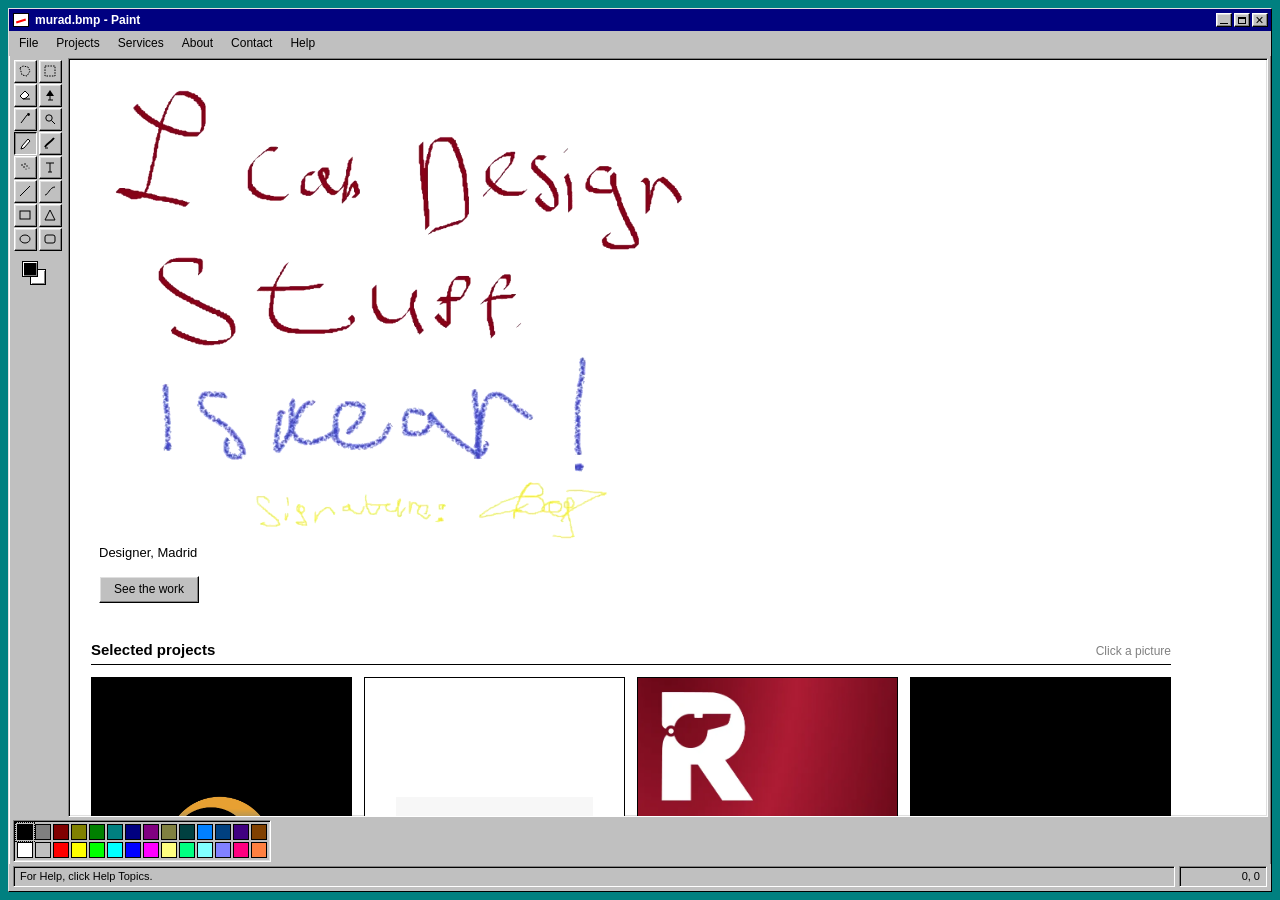
==== commit 59d6663c: "Faster images, real page title and share preview, new multilingual services page - Convert portfolio" ====
--- a/index.html
+++ b/index.html
@@ -3,14 +3,24 @@
   <head>
     <meta charset="utf-8" />
     <meta name="viewport" content="width=device-width, initial-scale=1" />
-    <title>murad.bmp - Paint</title>
+    <title>Murad Baghirli — Brand &amp; Identity Designer, Madrid</title>
     <meta name="author" content="Murad Baghirli" />
     <meta
       name="description"
-      content="Personal portfolio of Murad Baghirli, a designer in Madrid. Identity, product, and campaign work."
+      content="Murad Baghirli, brand and identity designer in Madrid. Logos, brand systems, posters, presentations and product UI. Available for freelance and remote work."
     />
+    <link rel="canonical" href="https://www.room28th.com/" />
+    <meta property="og:type" content="website" />
+    <meta property="og:url" content="https://www.room28th.com/" />
+    <meta property="og:title" content="Murad Baghirli — Brand &amp; Identity Designer" />
+    <meta property="og:description" content="Logos, brand systems, posters and product UI. Madrid · remote. Open for projects." />
+    <meta property="og:image" content="https://www.room28th.com/img/og.jpg" />
+    <meta property="og:image:width" content="1200" />
+    <meta property="og:image:height" content="630" />
+    <meta name="twitter:card" content="summary_large_image" />
+    <meta name="twitter:image" content="https://www.room28th.com/img/og.jpg" />
     <link rel="icon" href="favicon.svg" type="image/svg+xml" />
-    <link rel="stylesheet" href="styles.css?v=4" />
+    <link rel="stylesheet" href="styles.css?v=5" />
   </head>
   <body>
     <div class="desktop">
@@ -42,6 +52,7 @@
             </div>
           </div>
           <a href="#work">Projects</a>
+          <a href="services.html">Services</a>
           <a href="#about">About</a>
           <a href="#contact">Contact</a>
           <div class="menu">
@@ -49,7 +60,7 @@
             <div class="dropdown">
               <a href="#about">About Murad</a>
               <hr />
-              <a href="mailto:muradbagirli2007@gmail.com">Email</a>
+              <a href="mailto:muradbagirli01.1@gmail.com">Email</a>
               <a href="https://www.linkedin.com/in/murad-baghirli-35454a1b4" target="_blank" rel="noreferrer">LinkedIn</a>
               <a href="https://github.com/groz387" target="_blank" rel="noreferrer">GitHub</a>
             </div>
@@ -119,7 +130,7 @@
               <section class="hero" id="top">
                 <h1>
                   <div class="pad" id="pad">
-                    <img class="ink" src="img/intro-ink.png" alt="I can design stuff. I swear!" />
+                    <img class="ink" src="img/intro-ink.webp" alt="I can design stuff. I swear!" />
                     <canvas id="sketch" aria-label="Draw here"></canvas>
                   </div>
                 </h1>
@@ -136,7 +147,7 @@
                 <div class="cards">
                   <a class="card" href="#heimdall">
                     <div class="card-media heimdall">
-                      <img src="img/heimdall-logo-alt.png" alt="" />
+                      <img src="img/heimdall-logo-alt.webp" alt="" loading="lazy" decoding="async" />
                     </div>
                     <div class="card-meta">
                       <h3>Heimdall</h3>
@@ -145,7 +156,7 @@
                   </a>
                   <a class="card" href="#clairo">
                     <div class="card-media contain cream">
-                      <img src="img/clairo/clairo-logo.png" alt="" />
+                      <img src="img/clairo/clairo-logo.webp" alt="" loading="lazy" decoding="async" />
                     </div>
                     <div class="card-meta">
                       <h3>Clairo</h3>
@@ -154,7 +165,7 @@
                   </a>
                   <a class="card" href="#refzone">
                     <div class="card-media">
-                      <img src="img/refzone-brand.png" alt="" />
+                      <img src="img/refzone-brand.webp" alt="" loading="lazy" decoding="async" />
                     </div>
                     <div class="card-meta">
                       <h3>RefZone</h3>
@@ -163,7 +174,7 @@
                   </a>
                   <a class="card" href="#crosshair">
                     <div class="card-media contain ink">
-                      <img src="img/crosshair.png" alt="" />
+                      <img src="img/crosshair.webp" alt="" loading="lazy" decoding="async" />
                     </div>
                     <div class="card-meta">
                       <h3>Crosshair</h3>
@@ -172,7 +183,7 @@
                   </a>
                   <a class="card" href="#vibepin">
                     <div class="card-media">
-                      <img src="img/vibepin-search.png" alt="" />
+                      <img src="img/vibepin-search.webp" alt="" loading="lazy" decoding="async" />
                     </div>
                     <div class="card-meta">
                       <h3>Vibepin</h3>
@@ -181,7 +192,7 @@
                   </a>
                   <a class="card" href="#bidquick">
                     <div class="card-media">
-                      <img src="img/bidquick-main.png" alt="" />
+                      <img src="img/bidquick-main.webp" alt="" loading="lazy" decoding="async" />
                     </div>
                     <div class="card-meta">
                       <h3>BidQuick</h3>
@@ -190,7 +201,7 @@
                   </a>
                   <a class="card" href="#pleiaras">
                     <div class="card-media contain cream">
-                      <img src="img/pleiaras-stack.png" alt="" />
+                      <img src="img/pleiaras-stack.webp" alt="" loading="lazy" decoding="async" />
                     </div>
                     <div class="card-meta">
                       <h3>Pleiaras</h3>
@@ -199,7 +210,7 @@
                   </a>
                   <a class="card" href="#hack4good">
                     <div class="card-media">
-                      <img src="img/h4g-fintech.png" alt="" />
+                      <img src="img/h4g-fintech.webp" alt="" loading="lazy" decoding="async" />
                     </div>
                     <div class="card-meta">
                       <h3>Hack4Good</h3>
@@ -208,7 +219,7 @@
                   </a>
                   <a class="card" href="#book-heaven">
                     <div class="card-media contain ink">
-                      <img src="img/book-heaven.png" alt="" />
+                      <img src="img/book-heaven.webp" alt="" loading="lazy" decoding="async" />
                     </div>
                     <div class="card-meta">
                       <h3>Baku Book Heaven</h3>
@@ -226,20 +237,20 @@
                     <p>Brand system — mark, cards, applications.</p>
                   </header>
                   <figure class="shot">
-                    <img src="img/heimdall-logo-alt.png" alt="Heimdall stacked mark" />
+                    <img src="img/heimdall-logo-alt.webp" alt="Heimdall stacked mark" loading="lazy" decoding="async" />
                   </figure>
                   <figure class="shot panel dark mark wide">
-                    <img src="img/heimdall-logo.png" alt="Heimdall wordmark" />
+                    <img src="img/heimdall-logo.webp" alt="Heimdall wordmark" loading="lazy" decoding="async" />
                   </figure>
                   <figure class="shot">
-                    <img src="img/heimdall-merch.png" alt="Heimdall hoodie, bottle, and keychain" />
+                    <img src="img/heimdall-merch.webp" alt="Heimdall hoodie, bottle, and keychain" loading="lazy" decoding="async" />
                   </figure>
                   <div class="grid-2">
                     <figure class="shot">
-                      <img src="img/heimdall-card.png" alt="Heimdall business cards" />
-                    </figure>
-                    <figure class="shot">
-                      <img src="img/heimdall-card-alt.png" alt="Heimdall card colorway" />
+                      <img src="img/heimdall-card.webp" alt="Heimdall business cards" loading="lazy" decoding="async" />
+                    </figure>
+                    <figure class="shot">
+                      <img src="img/heimdall-card-alt.webp" alt="Heimdall card colorway" loading="lazy" decoding="async" />
                     </figure>
                   </div>
                 </article>
@@ -251,36 +262,36 @@
                     <p>Visa-renewal product identity and interface. The lockup ends on an orange square period.</p>
                   </header>
                   <figure class="shot panel light mark wide">
-                    <img src="img/clairo/clairo-logo.png" alt="Clairo wordmark with orange square period" />
+                    <img src="img/clairo/clairo-logo.webp" alt="Clairo wordmark with orange square period" loading="lazy" decoding="async" />
                   </figure>
                   <figure class="shot">
-                    <img src="img/clairo/clairo-ui.png" alt="Clairo visa-renewal product interface" />
+                    <img src="img/clairo/clairo-ui.webp" alt="Clairo visa-renewal product interface" loading="lazy" decoding="async" />
                   </figure>
                   <div class="grid-2">
                     <figure class="shot">
-                      <img src="img/clairo/mockup-cards.png" alt="Clairo business cards" />
-                    </figure>
-                    <figure class="shot">
-                      <img src="img/clairo/mockup-cards-alt.png" alt="Clairo business cards, reverse" />
+                      <img src="img/clairo/mockup-cards.webp" alt="Clairo business cards" loading="lazy" decoding="async" />
+                    </figure>
+                    <figure class="shot">
+                      <img src="img/clairo/mockup-cards-alt.webp" alt="Clairo business cards, reverse" loading="lazy" decoding="async" />
                     </figure>
                   </div>
                   <figure class="shot">
-                    <img src="img/clairo/mockup-letterhead.png" alt="Clairo letterhead" />
+                    <img src="img/clairo/mockup-letterhead.webp" alt="Clairo letterhead" loading="lazy" decoding="async" />
                   </figure>
                   <div class="grid-2">
                     <figure class="shot">
-                      <img src="img/clairo/mockup-envelope.png" alt="Clairo envelope" />
-                    </figure>
-                    <figure class="shot">
-                      <img src="img/clairo/mockup-stationery.png" alt="Clairo stationery" />
+                      <img src="img/clairo/mockup-envelope.webp" alt="Clairo envelope" loading="lazy" decoding="async" />
+                    </figure>
+                    <figure class="shot">
+                      <img src="img/clairo/mockup-stationery.webp" alt="Clairo stationery" loading="lazy" decoding="async" />
                     </figure>
                   </div>
                   <div class="grid-2">
                     <figure class="shot panel dark">
-                      <img src="img/clairo/mockup-color-black.png" alt="Clairo mark on black" />
+                      <img src="img/clairo/mockup-color-black.webp" alt="Clairo mark on black" loading="lazy" decoding="async" />
                     </figure>
                     <figure class="shot panel light">
-                      <img src="img/clairo/mockup-color-orange.png" alt="Clairo orange colorway" />
+                      <img src="img/clairo/mockup-color-orange.webp" alt="Clairo orange colorway" loading="lazy" decoding="async" />
                     </figure>
                   </div>
                 </article>
@@ -293,24 +304,24 @@
                   </header>
                   <div class="grid-3">
                     <figure class="shot">
-                      <img src="img/refzone-brand.png" alt="RefZone brand screen" />
-                    </figure>
-                    <figure class="shot">
-                      <img src="img/refzone-login.png" alt="RefZone sign-in screen" />
-                    </figure>
-                    <figure class="shot">
-                      <img src="img/refzone-reports.png" alt="RefZone game reports" />
+                      <img src="img/refzone-brand.webp" alt="RefZone brand screen" loading="lazy" decoding="async" />
+                    </figure>
+                    <figure class="shot">
+                      <img src="img/refzone-login.webp" alt="RefZone sign-in screen" loading="lazy" decoding="async" />
+                    </figure>
+                    <figure class="shot">
+                      <img src="img/refzone-reports.webp" alt="RefZone game reports" loading="lazy" decoding="async" />
                     </figure>
                   </div>
                   <figure class="shot">
-                    <img src="img/refzone-patch-2.png" alt="RefZone sleeve application" />
+                    <img src="img/refzone-patch-2.webp" alt="RefZone sleeve application" loading="lazy" decoding="async" />
                   </figure>
                   <div class="grid-2">
                     <figure class="shot">
-                      <img src="img/refzone-mark.png" alt="RefZone mark on maroon" />
+                      <img src="img/refzone-mark.webp" alt="RefZone mark on maroon" loading="lazy" decoding="async" />
                     </figure>
                     <figure class="shot panel light mark">
-                      <img src="img/refzone-r-orange.png" alt="RefZone orange mark" />
+                      <img src="img/refzone-r-orange.webp" alt="RefZone orange mark" loading="lazy" decoding="async" />
                     </figure>
                   </div>
                 </article>
@@ -322,7 +333,7 @@
                     <p>Wordmark.</p>
                   </header>
                   <figure class="shot panel dark mark wide">
-                    <img src="img/crosshair.png" alt="Crosshair logo" />
+                    <img src="img/crosshair.webp" alt="Crosshair logo" loading="lazy" decoding="async" />
                   </figure>
                 </article>
 
@@ -333,10 +344,10 @@
                     <p>Style search. Find the piece, then refine the vibe.</p>
                   </header>
                   <figure class="shot">
-                    <img src="img/vibepin-search.png" alt="Vibepin search and product grid" />
+                    <img src="img/vibepin-search.webp" alt="Vibepin search and product grid" loading="lazy" decoding="async" />
                   </figure>
                   <figure class="shot">
-                    <img src="img/vibepin.png" alt="Vibepin product interface" />
+                    <img src="img/vibepin.webp" alt="Vibepin product interface" loading="lazy" decoding="async" />
                   </figure>
                 </article>
 
@@ -347,10 +358,10 @@
                     <p>Car auction platform.</p>
                   </header>
                   <figure class="shot">
-                    <img src="img/bidquick-main.png" alt="BidQuick auction homepage" />
+                    <img src="img/bidquick-main.webp" alt="BidQuick auction homepage" loading="lazy" decoding="async" />
                   </figure>
                   <figure class="shot panel light mark">
-                    <img src="img/bidquick-logo.png" alt="BidQuick logo" />
+                    <img src="img/bidquick-logo.webp" alt="BidQuick logo" loading="lazy" decoding="async" />
                   </figure>
                 </article>
 
@@ -362,10 +373,10 @@
                   </header>
                   <div class="grid-2">
                     <figure class="shot panel light mark">
-                      <img src="img/pleiaras-stack.png" alt="Pleiaras stacked logo" />
+                      <img src="img/pleiaras-stack.webp" alt="Pleiaras stacked logo" loading="lazy" decoding="async" />
                     </figure>
                     <figure class="shot panel light mark">
-                      <img src="img/pleiaras-lockup.png" alt="Pleiaras horizontal lockup" />
+                      <img src="img/pleiaras-lockup.webp" alt="Pleiaras horizontal lockup" loading="lazy" decoding="async" />
                     </figure>
                   </div>
                 </article>
@@ -378,20 +389,20 @@
                   </header>
                   <div class="grid-2">
                     <figure class="shot">
-                      <img src="img/h4g-fintech.png" alt="Hack4Good Fintech Hackathon poster" />
-                    </figure>
-                    <figure class="shot">
-                      <img src="img/h4g-fintech-2.png" alt="Hack4Good prize announcement" />
-                    </figure>
-                    <figure class="shot">
-                      <img src="img/h4g-hackathon.png" alt="Hack4Good sustainable development hackathon" />
-                    </figure>
-                    <figure class="shot">
-                      <img src="img/h4g-contest.png" alt="Hack4Good contest close poster" />
+                      <img src="img/h4g-fintech.webp" alt="Hack4Good Fintech Hackathon poster" loading="lazy" decoding="async" />
+                    </figure>
+                    <figure class="shot">
+                      <img src="img/h4g-fintech-2.webp" alt="Hack4Good prize announcement" loading="lazy" decoding="async" />
+                    </figure>
+                    <figure class="shot">
+                      <img src="img/h4g-hackathon.webp" alt="Hack4Good sustainable development hackathon" loading="lazy" decoding="async" />
+                    </figure>
+                    <figure class="shot">
+                      <img src="img/h4g-contest.webp" alt="Hack4Good contest close poster" loading="lazy" decoding="async" />
                     </figure>
                   </div>
                   <figure class="shot">
-                    <img src="img/h4g-card.png" alt="Hack4Good business cards" />
+                    <img src="img/h4g-card.webp" alt="Hack4Good business cards" loading="lazy" decoding="async" />
                   </figure>
                 </article>
 
@@ -402,30 +413,30 @@
                     <p>Wordmark and symbol — winged book mark with BAKU BOOK HEAVEN lockup.</p>
                   </header>
                   <figure class="shot panel dark mark wide ink">
-                    <img src="img/book-heaven.png" alt="Baku Book Heaven logo" />
+                    <img src="img/book-heaven.webp" alt="Baku Book Heaven logo" loading="lazy" decoding="async" />
                   </figure>
                   <div class="grid-2">
                     <figure class="shot">
-                      <img src="img/book-heaven/mockup-cards.png" alt="Baku Book Heaven business cards" />
-                    </figure>
-                    <figure class="shot">
-                      <img src="img/book-heaven/mockup-letterhead.png" alt="Baku Book Heaven letterhead" />
+                      <img src="img/book-heaven/mockup-cards.webp" alt="Baku Book Heaven business cards" loading="lazy" decoding="async" />
+                    </figure>
+                    <figure class="shot">
+                      <img src="img/book-heaven/mockup-letterhead.webp" alt="Baku Book Heaven letterhead" loading="lazy" decoding="async" />
                     </figure>
                   </div>
                   <div class="grid-2">
                     <figure class="shot">
-                      <img src="img/book-heaven/mockup-bookmark.png" alt="Baku Book Heaven bookmark" />
-                    </figure>
-                    <figure class="shot">
-                      <img src="img/book-heaven/mockup-envelope.png" alt="Baku Book Heaven envelope" />
+                      <img src="img/book-heaven/mockup-bookmark.webp" alt="Baku Book Heaven bookmark" loading="lazy" decoding="async" />
+                    </figure>
+                    <figure class="shot">
+                      <img src="img/book-heaven/mockup-envelope.webp" alt="Baku Book Heaven envelope" loading="lazy" decoding="async" />
                     </figure>
                   </div>
                   <div class="grid-2">
                     <figure class="shot panel dark">
-                      <img src="img/book-heaven/mockup-color-black.png" alt="Baku Book Heaven mark on black" />
+                      <img src="img/book-heaven/mockup-color-black.webp" alt="Baku Book Heaven mark on black" loading="lazy" decoding="async" />
                     </figure>
                     <figure class="shot panel light">
-                      <img src="img/book-heaven/mockup-color-cream.png" alt="Baku Book Heaven cream colorway" />
+                      <img src="img/book-heaven/mockup-color-cream.webp" alt="Baku Book Heaven cream colorway" loading="lazy" decoding="async" />
                     </figure>
                   </div>
                 </article>
@@ -480,11 +491,12 @@
               <footer class="foot">
                 <nav class="foot-nav" aria-label="Footer">
                   <a href="#work">Projects</a>
+                  <a href="services.html">Services</a>
                   <a href="#about">About</a>
                   <a href="#contact">Contact</a>
                 </nav>
                 <p class="links">
-                  <a href="mailto:muradbagirli2007@gmail.com">Email</a>
+                  <a href="mailto:muradbagirli01.1@gmail.com">Email</a>
                   <a href="https://www.linkedin.com/in/murad-baghirli-35454a1b4" target="_blank" rel="noreferrer">LinkedIn</a>
                   <a href="https://github.com/groz387" target="_blank" rel="noreferrer">GitHub</a>
                 </p>
@@ -652,13 +664,27 @@
       const freehand = new Set(["Pencil", "Brush", "Eraser", "Airbrush"]);
       const shapes = new Set(["Line", "Rectangle", "Rounded Rectangle", "Ellipse", "Curve"]);
 
-      const readyBoard = () => {
-        const w = ink.naturalWidth || 1024;
-        const h = ink.naturalHeight || 738;
+      const fitPad = () => {
+        const scroller = document.getElementById("canvas");
+        const sc = scroller.getBoundingClientRect();
+        const host = pad.parentElement.getBoundingClientRect();
+        const width = Math.max(280, Math.floor(sc.right - host.left - 16));
+        if (pad.style.width !== width + "px") pad.style.width = width + "px";
+        const rect = board.getBoundingClientRect();
+        const dpr = window.devicePixelRatio || 1;
+        const w = Math.max(1, Math.round(rect.width * dpr));
+        const h = Math.max(1, Math.round(rect.height * dpr));
         if (board.width === w && board.height === h) return;
+        const prev = document.createElement("canvas");
+        prev.width = board.width;
+        prev.height = board.height;
+        if (board.width && board.height) prev.getContext("2d").drawImage(board, 0, 0);
         board.width = w;
         board.height = h;
-      };
+        if (prev.width && prev.height) g.drawImage(prev, 0, 0, w, h);
+      };
+
+      const readyBoard = () => fitPad();
 
       const clearSketch = () => {
         readyBoard();
@@ -980,8 +1006,10 @@
         snap = null;
       });
 
-      if (ink.complete) readyBoard();
-      ink.addEventListener("load", readyBoard);
+      if (ink.complete) fitPad();
+      ink.addEventListener("load", fitPad);
+      window.addEventListener("resize", fitPad);
+      if (window.ResizeObserver) new ResizeObserver(fitPad).observe(document.getElementById("canvas"));
 
       const form = document.getElementById("contact-form");
       form.addEventListener("submit", (e) => {
@@ -991,7 +1019,7 @@
         const message = form.message.value.trim();
         const subject = encodeURIComponent("Murad Baghirli — " + name);
         const body = encodeURIComponent(message + "\n\n— " + name + "\n" + email);
-        window.location.href = "mailto:muradbagirli2007@gmail.com?subject=" + subject + "&body=" + body;
+        window.location.href = "mailto:muradbagirli01.1@gmail.com?subject=" + subject + "&body=" + body;
       });
     </script>
   </body>
--- a/styles.css
+++ b/styles.css
@@ -461,7 +461,8 @@
 
 .pad {
   position: relative;
-  width: min(640px, 100%);
+  width: 100%;
+  min-height: 460px;
   touch-action: none;
   cursor: crosshair;
   user-select: none;
@@ -493,7 +494,7 @@
 }
 
 .ink {
-  width: 100%;
+  width: min(640px, 100%);
   height: auto;
   background: transparent;
   border: 0;
